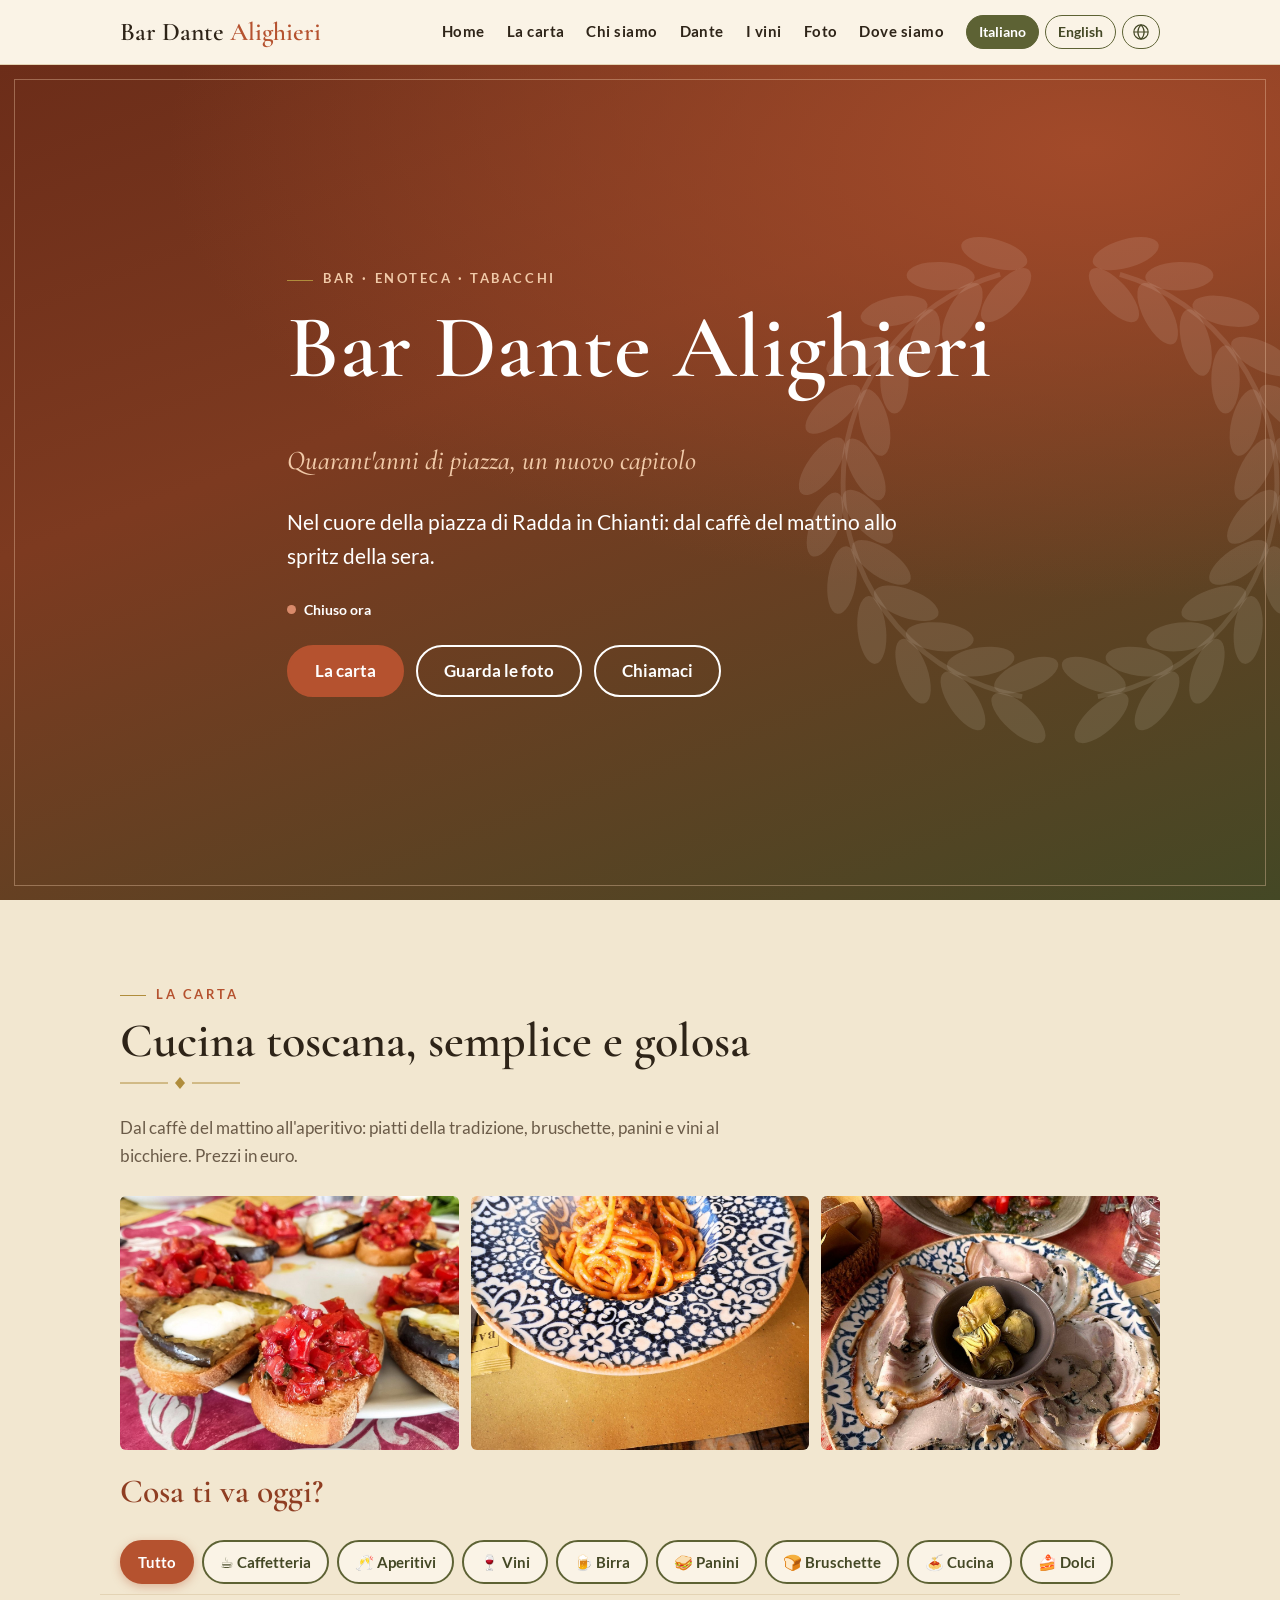
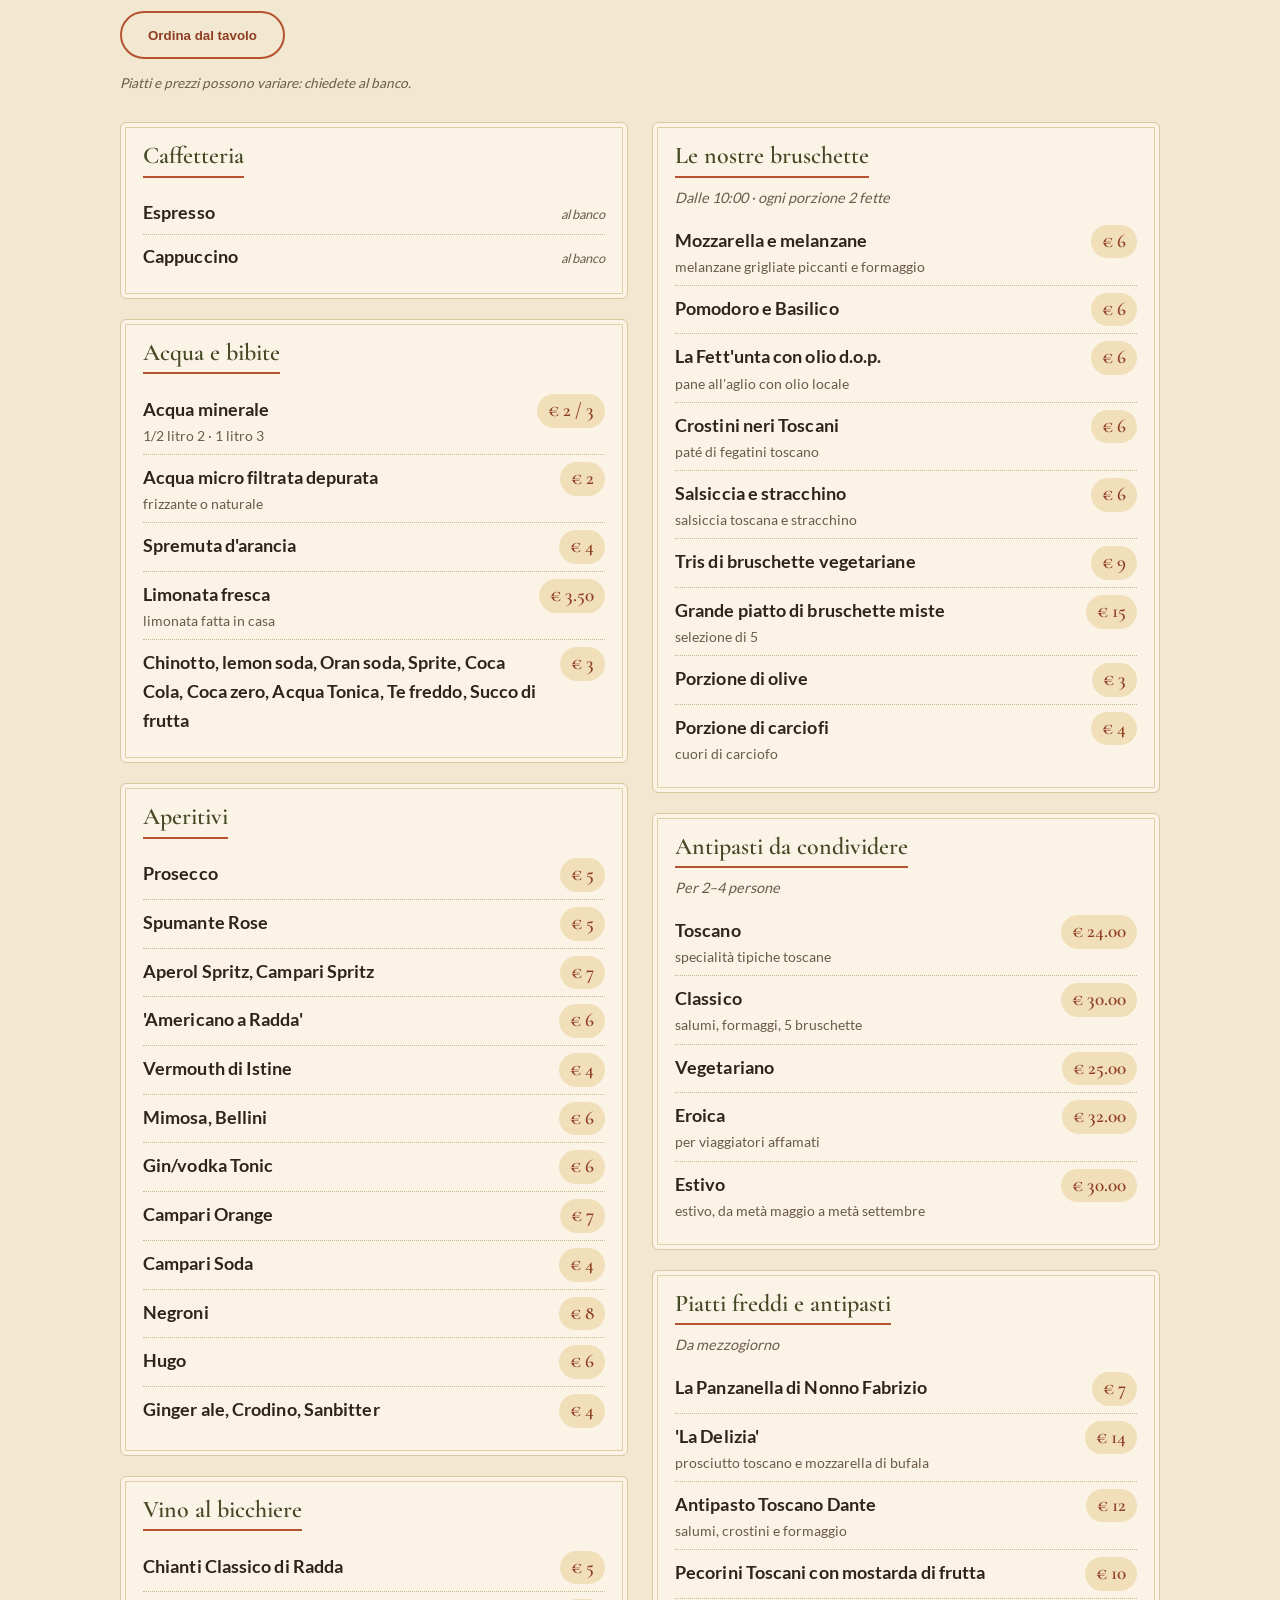
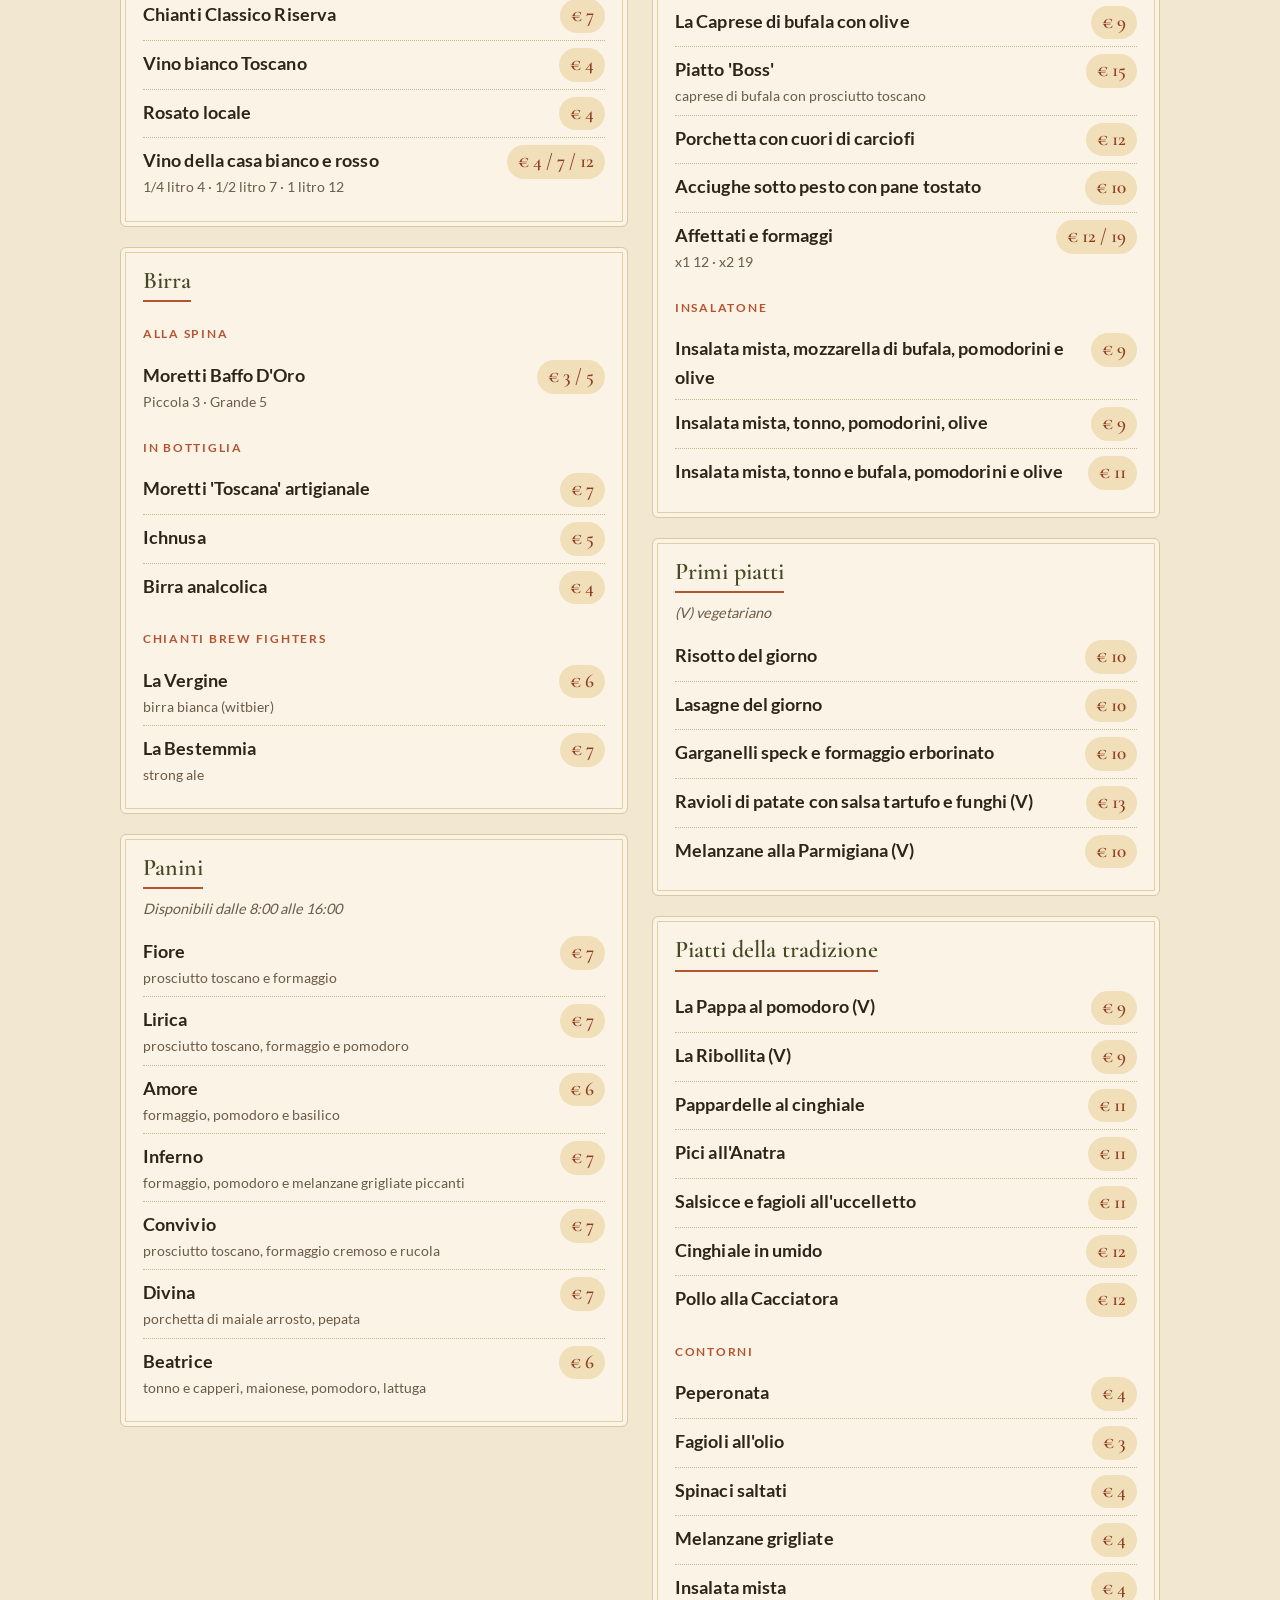
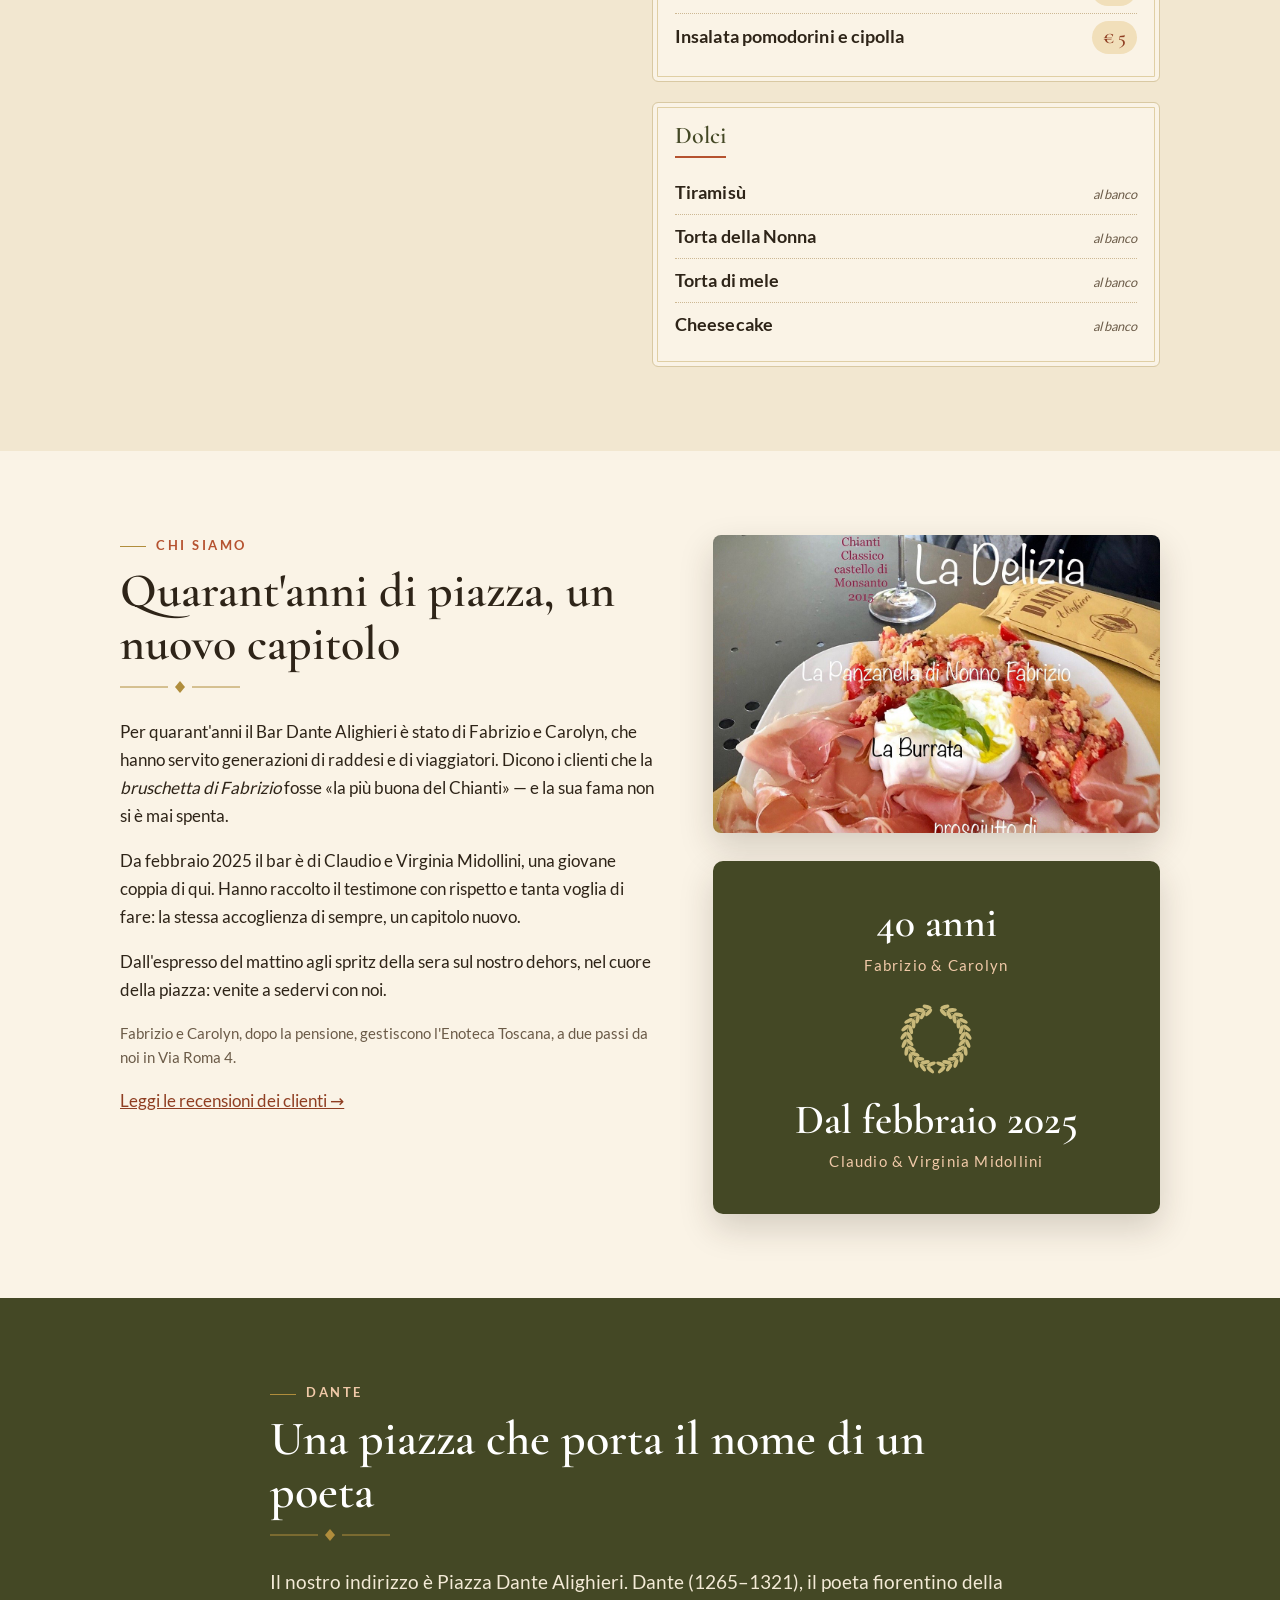
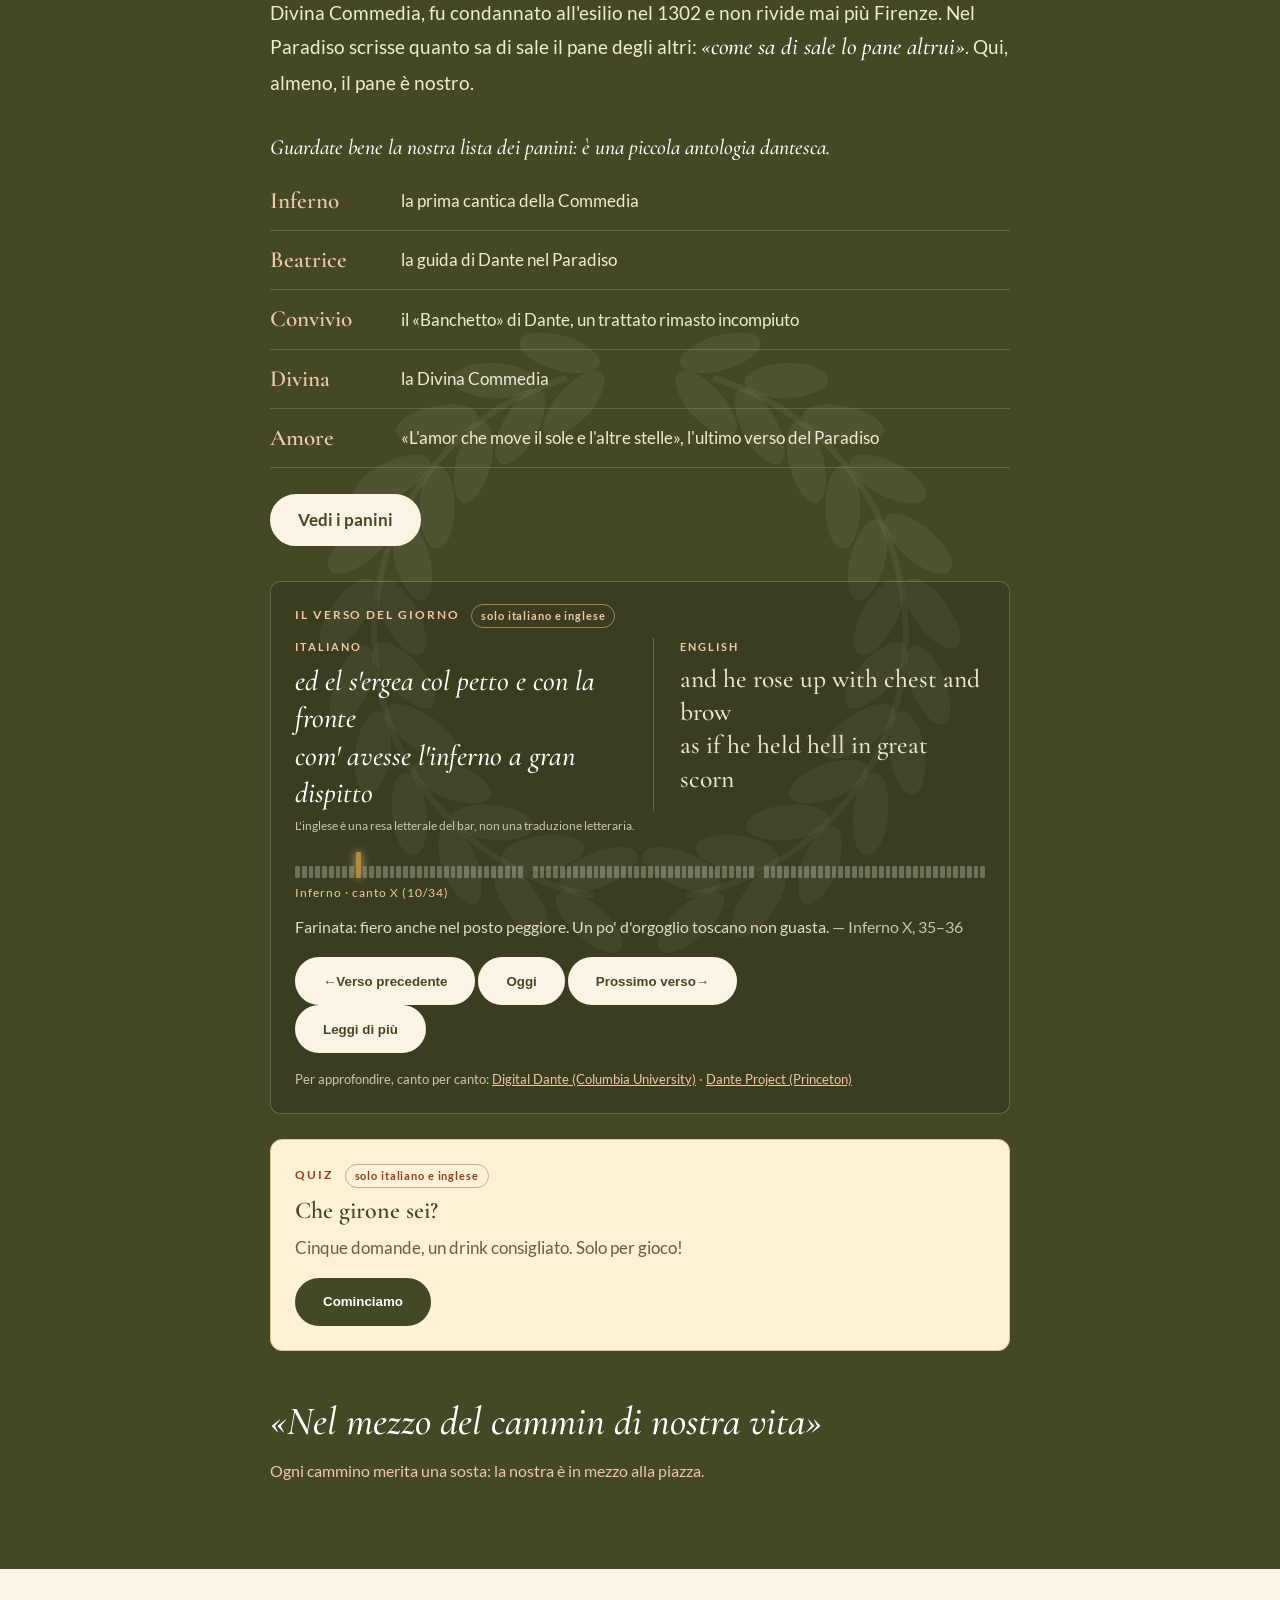
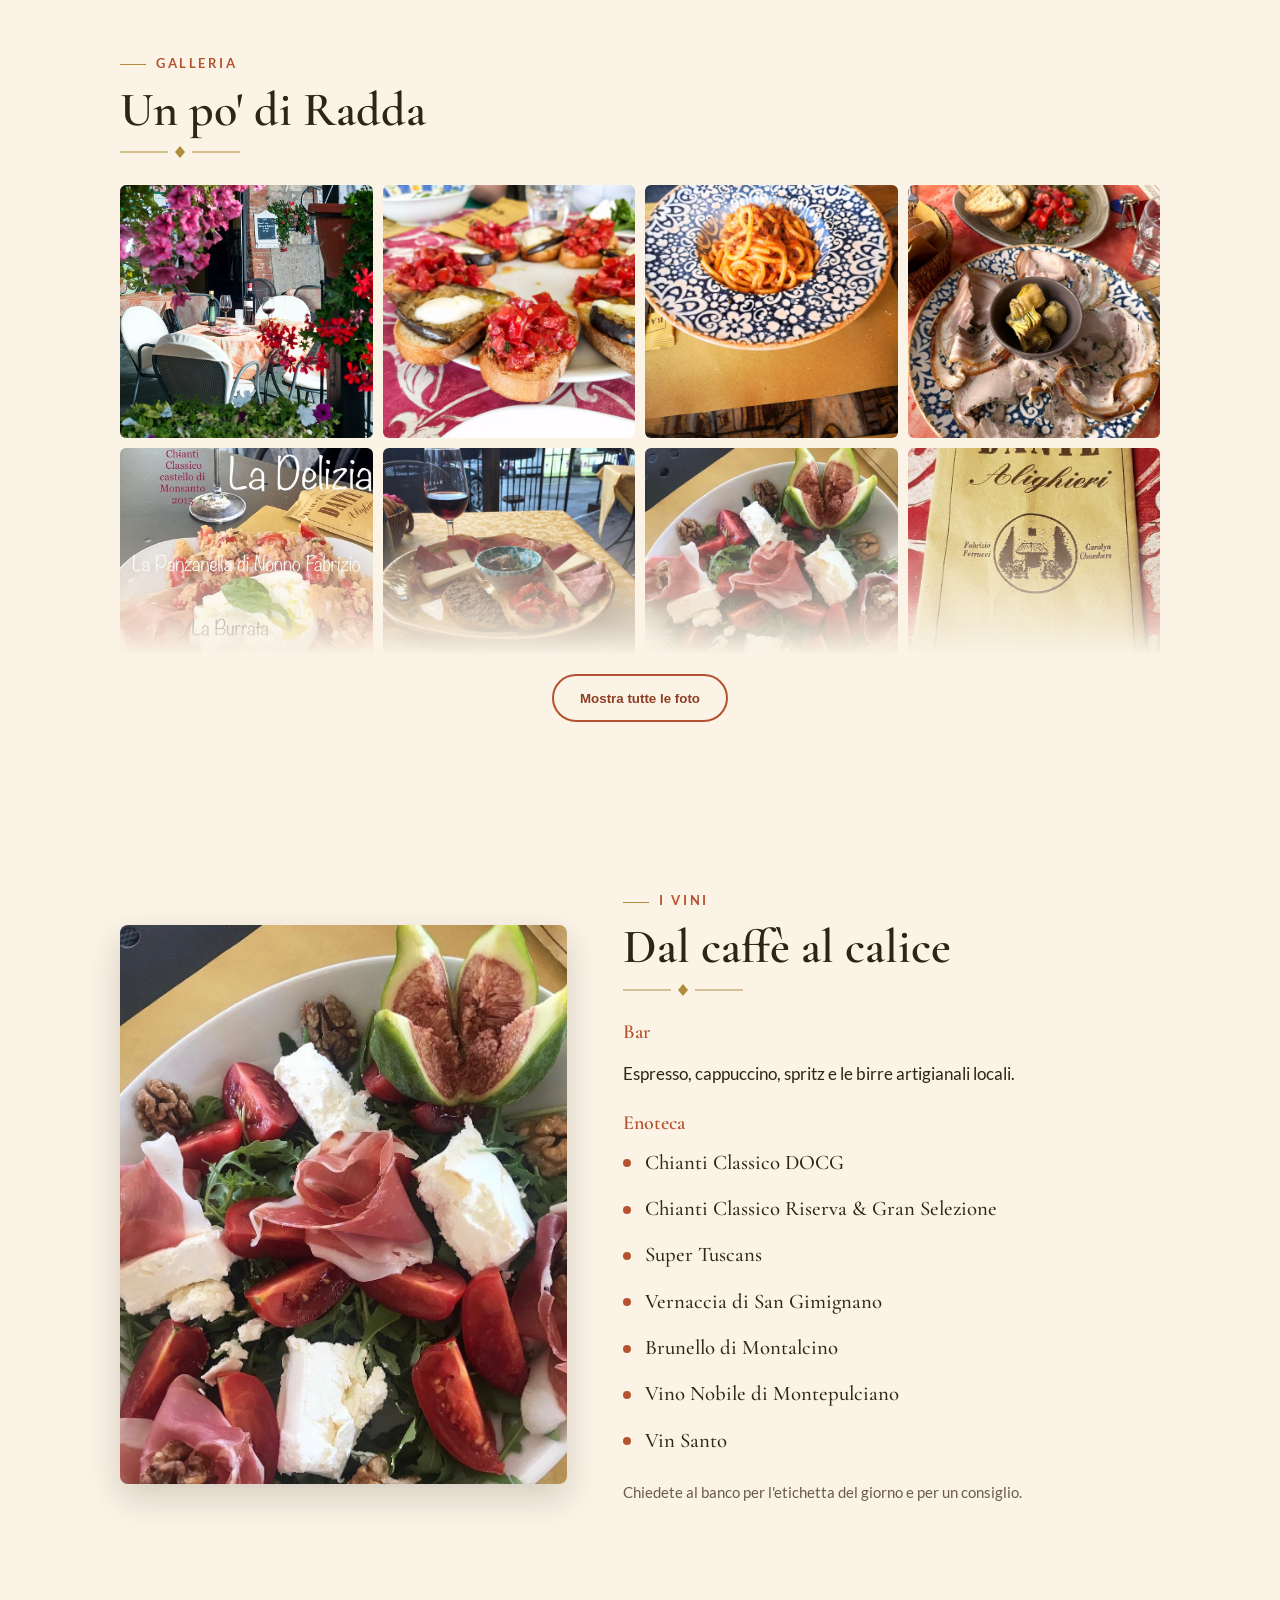
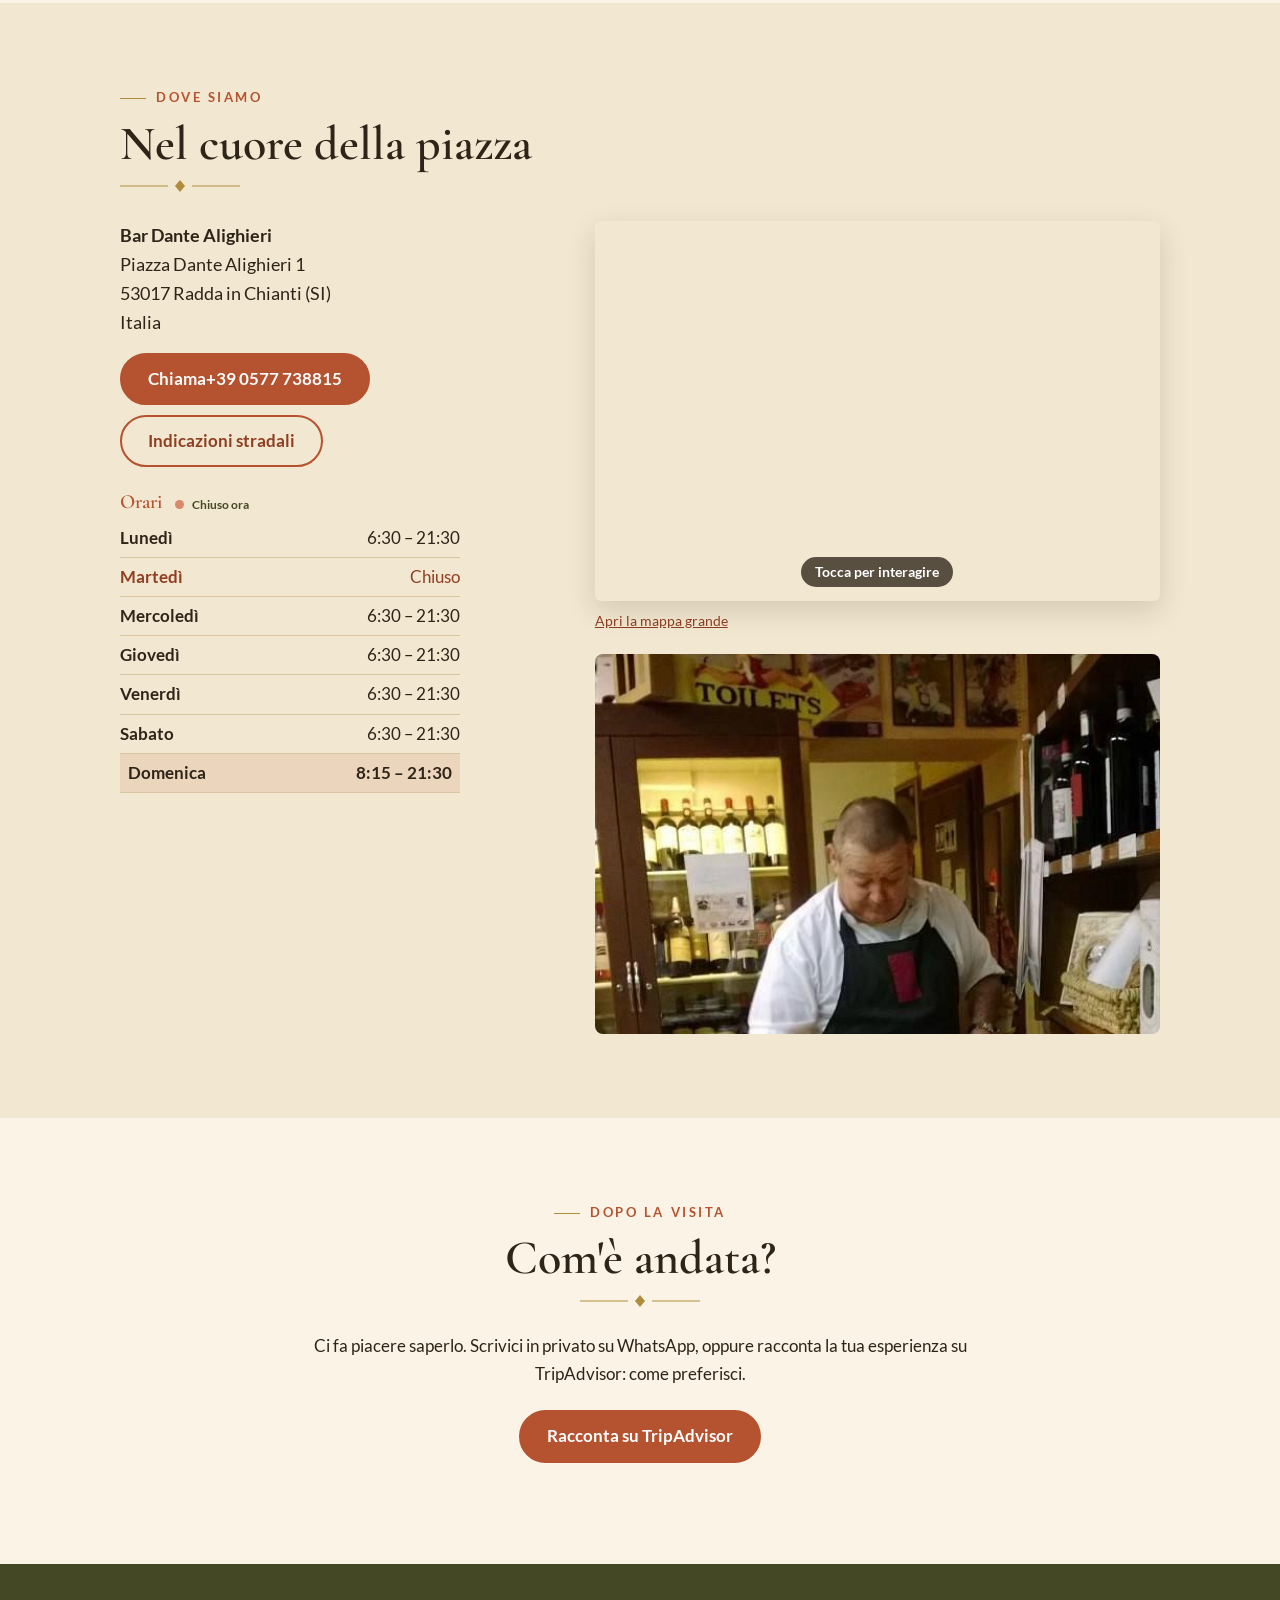
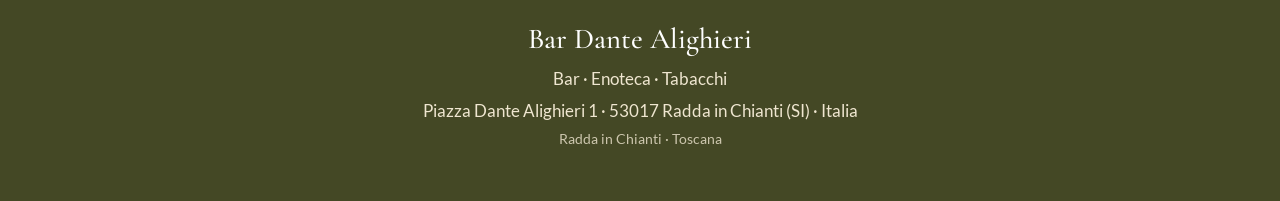
==== index.html @ 61fcf871 "Verse of the day: Prev / Today / Next and tap-to-expand (index.html)" ====
<!DOCTYPE html>
<html lang="it" data-lang="it">
<head>
<meta charset="utf-8">
<meta name="viewport" content="width=device-width, initial-scale=1">
<meta name="robots" content="noindex,nofollow">
<meta name="theme-color" content="#444825">
<meta name="mobile-web-app-capable" content="yes">
<meta name="apple-mobile-web-app-capable" content="yes">
<meta name="apple-mobile-web-app-title" content="Bar Dante">
<meta name="apple-mobile-web-app-status-bar-style" content="default">
<link rel="manifest" href="manifest.webmanifest">
<link rel="icon" href="icons/icon.svg" type="image/svg+xml">
<link rel="apple-touch-icon" href="icons/apple-touch-icon.png">
<title>Bar Dante Alighieri · Radda in Chianti</title>
<meta name="description" content="Bar Dante Alighieri — Bar · Enoteca · Tabacchi nella piazza di Radda in Chianti. Caffè, vini del Chianti e cucina toscana. / Bar, wine bar and tobacconist on the village square of Radda in Chianti.">
<!-- Fonts are self-hosted (no request to Google): fewer round trips, works offline, nothing to track -->
<link rel="preload" href="fonts/cormorant-garamond-latin-600-normal.woff2" as="font" type="font/woff2" crossorigin>
<link rel="preload" href="fonts/lato-latin-400-normal.woff2" as="font" type="font/woff2" crossorigin>
<script>document.documentElement.className+=" js";</script>
<link rel="stylesheet" href="styles.css">
</head>
<body>
<svg width="0" height="0" style="position:absolute" aria-hidden="true" focusable="false"><defs><symbol id="laurel" viewBox="0 0 200 200"><g fill="currentColor"><ellipse cx="89.1" cy="162.0" rx="11" ry="4.6" transform="rotate(158.0 89.1 162.0)"/><ellipse cx="86.6" cy="175.8" rx="11" ry="4.6" transform="rotate(222.0 86.6 175.8)"/><ellipse cx="74.4" cy="157.6" rx="11" ry="4.6" transform="rotate(172.0 74.4 157.6)"/><ellipse cx="68.7" cy="170.3" rx="11" ry="4.6" transform="rotate(236.0 68.7 170.3)"/><ellipse cx="61.2" cy="149.6" rx="11" ry="4.6" transform="rotate(186.0 61.2 149.6)"/><ellipse cx="52.6" cy="160.7" rx="11" ry="4.6" transform="rotate(250.0 52.6 160.7)"/><ellipse cx="50.4" cy="138.8" rx="11" ry="4.6" transform="rotate(200.0 50.4 138.8)"/><ellipse cx="39.3" cy="147.4" rx="11" ry="4.6" transform="rotate(264.0 39.3 147.4)"/><ellipse cx="42.4" cy="125.6" rx="11" ry="4.6" transform="rotate(214.0 42.4 125.6)"/><ellipse cx="29.7" cy="131.3" rx="11" ry="4.6" transform="rotate(278.0 29.7 131.3)"/><ellipse cx="38.0" cy="110.9" rx="11" ry="4.6" transform="rotate(228.0 38.0 110.9)"/><ellipse cx="24.2" cy="113.4" rx="11" ry="4.6" transform="rotate(292.0 24.2 113.4)"/><ellipse cx="37.2" cy="95.6" rx="11" ry="4.6" transform="rotate(242.0 37.2 95.6)"/><ellipse cx="23.2" cy="94.6" rx="11" ry="4.6" transform="rotate(306.0 23.2 94.6)"/><ellipse cx="40.1" cy="80.5" rx="11" ry="4.6" transform="rotate(256.0 40.1 80.5)"/><ellipse cx="26.8" cy="76.2" rx="11" ry="4.6" transform="rotate(320.0 26.8 76.2)"/><ellipse cx="46.6" cy="66.6" rx="11" ry="4.6" transform="rotate(270.0 46.6 66.6)"/><ellipse cx="34.7" cy="59.2" rx="11" ry="4.6" transform="rotate(334.0 34.7 59.2)"/><ellipse cx="56.2" cy="54.7" rx="11" ry="4.6" transform="rotate(284.0 56.2 54.7)"/><ellipse cx="46.5" cy="44.6" rx="11" ry="4.6" transform="rotate(348.0 46.5 44.6)"/><ellipse cx="68.5" cy="45.4" rx="11" ry="4.6" transform="rotate(298.0 68.5 45.4)"/><ellipse cx="61.5" cy="33.3" rx="11" ry="4.6" transform="rotate(362.0 61.5 33.3)"/><ellipse cx="82.6" cy="39.4" rx="11" ry="4.6" transform="rotate(312.0 82.6 39.4)"/><ellipse cx="78.8" cy="26.0" rx="11" ry="4.6" transform="rotate(376.0 78.8 26.0)"/><ellipse cx="110.9" cy="162.0" rx="11" ry="4.6" transform="rotate(202.0 110.9 162.0)"/><ellipse cx="113.4" cy="175.8" rx="11" ry="4.6" transform="rotate(138.0 113.4 175.8)"/><ellipse cx="125.6" cy="157.6" rx="11" ry="4.6" transform="rotate(188.0 125.6 157.6)"/><ellipse cx="131.3" cy="170.3" rx="11" ry="4.6" transform="rotate(124.0 131.3 170.3)"/><ellipse cx="138.8" cy="149.6" rx="11" ry="4.6" transform="rotate(174.0 138.8 149.6)"/><ellipse cx="147.4" cy="160.7" rx="11" ry="4.6" transform="rotate(110.0 147.4 160.7)"/><ellipse cx="149.6" cy="138.8" rx="11" ry="4.6" transform="rotate(160.0 149.6 138.8)"/><ellipse cx="160.7" cy="147.4" rx="11" ry="4.6" transform="rotate(96.0 160.7 147.4)"/><ellipse cx="157.6" cy="125.6" rx="11" ry="4.6" transform="rotate(146.0 157.6 125.6)"/><ellipse cx="170.3" cy="131.3" rx="11" ry="4.6" transform="rotate(82.0 170.3 131.3)"/><ellipse cx="162.0" cy="110.9" rx="11" ry="4.6" transform="rotate(132.0 162.0 110.9)"/><ellipse cx="175.8" cy="113.4" rx="11" ry="4.6" transform="rotate(68.0 175.8 113.4)"/><ellipse cx="162.8" cy="95.6" rx="11" ry="4.6" transform="rotate(118.0 162.8 95.6)"/><ellipse cx="176.8" cy="94.6" rx="11" ry="4.6" transform="rotate(54.0 176.8 94.6)"/><ellipse cx="159.9" cy="80.5" rx="11" ry="4.6" transform="rotate(104.0 159.9 80.5)"/><ellipse cx="173.2" cy="76.2" rx="11" ry="4.6" transform="rotate(40.0 173.2 76.2)"/><ellipse cx="153.4" cy="66.6" rx="11" ry="4.6" transform="rotate(90.0 153.4 66.6)"/><ellipse cx="165.3" cy="59.2" rx="11" ry="4.6" transform="rotate(26.0 165.3 59.2)"/><ellipse cx="143.8" cy="54.7" rx="11" ry="4.6" transform="rotate(76.0 143.8 54.7)"/><ellipse cx="153.5" cy="44.6" rx="11" ry="4.6" transform="rotate(12.0 153.5 44.6)"/><ellipse cx="131.5" cy="45.4" rx="11" ry="4.6" transform="rotate(62.0 131.5 45.4)"/><ellipse cx="138.5" cy="33.3" rx="11" ry="4.6" transform="rotate(-2.0 138.5 33.3)"/><ellipse cx="117.4" cy="39.4" rx="11" ry="4.6" transform="rotate(48.0 117.4 39.4)"/><ellipse cx="121.2" cy="26.0" rx="11" ry="4.6" transform="rotate(-16.0 121.2 26.0)"/></g><path d="M87.8 168.9 A70 70 0 0 1 80.7 32.7" fill="none" stroke="currentColor" stroke-width="1.6"/><path d="M112.2 168.9 A70 70 0 0 0 119.3 32.7" fill="none" stroke="currentColor" stroke-width="1.6"/></symbol></defs></svg>

<header class="site-header" id="top">
  <div class="wrap header-inner">
    <a class="brand" href="#home" aria-label="Bar Dante Alighieri">Bar Dante <span>Alighieri</span></a>
    <nav id="nav" class="nav">
      <a href="#home"><span lang="it">Home</span><span lang="en">Home</span></a>
      <a href="#carta"><span lang="it">La carta</span><span lang="en">Menu</span></a>
      <a href="#chi-siamo"><span lang="it">Chi siamo</span><span lang="en">About</span></a>
      <a href="#dante"><span lang="it">Dante</span><span lang="en">Dante</span></a>
      <a href="#vini"><span lang="it">I vini</span><span lang="en">Wines</span></a>
      <a href="#galleria" id="navGallery" hidden><span lang="it">Foto</span><span lang="en">Photos</span></a>
      <a href="#dove-siamo"><span lang="it">Dove siamo</span><span lang="en">Find us</span></a>
    </nav>
    <div class="lang-picker" id="langPicker" role="group" aria-label="Lingua / Language">
      <button type="button" class="lang-btn" data-lang-code="it" lang="it" aria-pressed="true" aria-label="Italiano"><span class="full">Italiano</span><span class="abbr" aria-hidden="true">IT</span></button>
      <button type="button" class="lang-btn" data-lang-code="en" lang="en" aria-pressed="false" aria-label="English"><span class="full">English</span><span class="abbr" aria-hidden="true">EN</span></button>
      <div class="more-wrap">
        <button type="button" class="lang-btn more-btn" id="moreLangBtn" aria-haspopup="true" aria-expanded="false" aria-controls="langPanel" aria-label="More languages" title="More languages">
          <svg viewBox="0 0 24 24" width="18" height="18" aria-hidden="true" fill="none" stroke="currentColor" stroke-width="1.6"><circle cx="12" cy="12" r="9.5"/><path d="M2.5 12h19M12 2.5c2.8 2.6 4.2 5.8 4.2 9.5s-1.4 6.9-4.2 9.5c-2.8-2.6-4.2-5.8-4.2-9.5S9.2 5.1 12 2.5z"/></svg><span class="more-label"><span lang="it">Altre lingue</span><span lang="en">More languages</span></span>
        </button>
        <div class="lang-panel" id="langPanel" hidden>
          <ul>
          <li><button type="button" class="lang-item" data-lang-code="zh" lang="zh">中文 (Chinese)</button></li>
          <li><button type="button" class="lang-item" data-lang-code="fr" lang="fr">Français (French)</button></li>
          <li><button type="button" class="lang-item" data-lang-code="de" lang="de">Deutsch (German)</button></li>
          <li><button type="button" class="lang-item" data-lang-code="ja" lang="ja">日本語 (Japanese)</button></li>
          <li><button type="button" class="lang-item" data-lang-code="es" lang="es">Español (Spanish)</button></li>
          <li class="lang-divider" role="separator"></li>
          <li><button type="button" class="lang-item" data-lang-code="sq" lang="sq">Shqip (Albanian)</button></li>
          <li><button type="button" class="lang-item" data-lang-code="ar" lang="ar">العربية (Arabic)</button></li>
          <li><button type="button" class="lang-item" data-lang-code="hr" lang="hr">Hrvatski (Croatian)</button></li>
          <li><button type="button" class="lang-item" data-lang-code="cs" lang="cs">Čeština (Czech)</button></li>
          <li><button type="button" class="lang-item" data-lang-code="da" lang="da">Dansk (Danish)</button></li>
          <li><button type="button" class="lang-item" data-lang-code="nl" lang="nl">Nederlands (Dutch)</button></li>
          <li><button type="button" class="lang-item" data-lang-code="fa" lang="fa">فارسی (Farsi)</button></li>
          <li><button type="button" class="lang-item" data-lang-code="fi" lang="fi">Suomi (Finnish)</button></li>
          <li><button type="button" class="lang-item" data-lang-code="el" lang="el">Ελληνικά (Greek)</button></li>
          <li><button type="button" class="lang-item" data-lang-code="he" lang="he">עברית (Hebrew)</button></li>
          <li><button type="button" class="lang-item" data-lang-code="hi" lang="hi">हिन्दी (Hindi)</button></li>
          <li><button type="button" class="lang-item" data-lang-code="hu" lang="hu">Magyar (Hungarian)</button></li>
          <li><button type="button" class="lang-item" data-lang-code="ko" lang="ko">한국어 (Korean)</button></li>
          <li><button type="button" class="lang-item" data-lang-code="no" lang="no">Norsk (Norwegian)</button></li>
          <li><button type="button" class="lang-item" data-lang-code="pl" lang="pl">Polski (Polish)</button></li>
          <li><button type="button" class="lang-item" data-lang-code="pt" lang="pt">Português (Portuguese)</button></li>
          <li><button type="button" class="lang-item" data-lang-code="ro" lang="ro">Română (Romanian)</button></li>
          <li><button type="button" class="lang-item" data-lang-code="ru" lang="ru">Русский (Russian)</button></li>
          <li><button type="button" class="lang-item" data-lang-code="gd" lang="gd">Gàidhlig (Scottish Gaelic)</button></li>
          <li><button type="button" class="lang-item" data-lang-code="sw" lang="sw">Kiswahili (Swahili)</button></li>
          <li><button type="button" class="lang-item" data-lang-code="sv" lang="sv">Svenska (Swedish)</button></li>
          <li><button type="button" class="lang-item" data-lang-code="th" lang="th">ไทย (Thai)</button></li>
          <li><button type="button" class="lang-item" data-lang-code="tr" lang="tr">Türkçe (Turkish)</button></li>
          <li><button type="button" class="lang-item" data-lang-code="uk" lang="uk">Українська (Ukrainian)</button></li>
          </ul>
        </div>
      </div>
    </div>
    <button class="menu-toggle" id="menuToggle" aria-expanded="false" aria-controls="nav">
      <span class="sr-only"><span lang="it">Menu</span><span lang="en">Menu</span></span>
      <span class="bars" aria-hidden="true"></span>
    </button>
  </div>
</header>

<p class="mt-note" id="mtNote" hidden>Traduzione automatica — in attesa di revisione da parte di un madrelingua / Automatic translation — awaiting native-speaker review.</p>

<main>

<!-- HOME -->
<section class="hero" id="home">
  <svg class="hero-laurel" aria-hidden="true" focusable="false"><use href="#laurel"/></svg>
  <div class="wrap hero-content">
    <p class="eyebrow">Bar · Enoteca · Tabacchi</p>
    <h1>Bar Dante Alighieri</h1>
    <p class="hero-story"><span lang="it">Quarant'anni di piazza, un nuovo capitolo</span><span lang="en">Forty years on the square, a new chapter</span></p>
    <p class="lead">
      <span lang="it">Nel cuore della piazza di Radda in Chianti: dal caffè del mattino allo spritz della sera.</span><span lang="en">In the heart of the village square in Radda in Chianti: from the morning espresso to the evening spritz.</span>
    </p>
    <p class="hero-open"><span class="open-badge " data-open><span class="ob ob-open"><span lang="it">Aperto ora · fino alle {t}</span><span lang="en">Open now · until {t}</span></span><span class="ob ob-closed"><span lang="it">Chiuso ora</span><span lang="en">Closed now</span></span><span class="ob ob-closedtoday"><span lang="it">Oggi chiuso</span><span lang="en">Closed today</span></span></span></p>
    <div class="hero-actions">
      <a class="btn" href="#carta"><span lang="it">La carta</span><span lang="en">See the menu</span></a>
      <a class="btn btn-ghost" id="galleryCta" href="#galleria" hidden><span lang="it">Guarda le foto</span><span lang="en">See the photos</span></a>
      <a class="btn btn-ghost" href="tel:+390577738815"><span lang="it">Chiamaci</span><span lang="en">Call us</span></a>
    </div>
  </div>
</section>

<!-- LA CARTA — the centrepiece; guests open it from a QR code on their phones -->
<!-- PLACEHOLDER MENU: this is the 2022-era menu (and prices) from the previous owners' site, enotecatoscanaradda.com/menu.
     Pending the new owners' (Claudio and Virginia) confirmation — dishes and prices may have changed. Prices in euro.
     Italian dish names and English descriptions are as published; Italian descriptions are our translations.
     Caffetteria and Dolci come from the family's own draft menu and have NO prices yet (shown as "al banco / at the counter").
     Filtering: each card carries data-cats; the chips carry data-filter. Deep link: index.html?cat=panini -->
<section class="section tint" id="carta">
  <div class="wrap">
    <p class="eyebrow"><span lang="it">La carta</span><span lang="en">The menu</span></p>
    <h2><span lang="it">Cucina toscana, semplice e golosa</span><span lang="en">Tuscan cooking, simple and generous</span></h2>
    <p class="section-intro">
      <span lang="it">Dal caffè del mattino all'aperitivo: piatti della tradizione, bruschette, panini e vini al bicchiere. Prezzi in euro.</span><span lang="en">From morning coffee to aperitivo: traditional dishes, bruschette, sandwiches and wines by the glass. Prices in euro.</span>
    </p>
    <div class="photo-strip">
      <img src="photos/photo-02.jpg" alt="Bruschette with tomato, grilled aubergine and cheese" loading="lazy" width="1200" height="1200">
      <img src="photos/photo-03.jpg" alt="Pasta with tomato sauce in a decorated bowl" loading="lazy" width="1200" height="1200">
      <img src="photos/photo-04.jpg" alt="Sliced porchetta with artichoke hearts" loading="lazy" width="1200" height="1200">
    </div>
    <p class="menu-ask"><span lang="it">Cosa ti va oggi?</span><span lang="en">What are you in the mood for?</span></p>
    <nav class="menu-tabs" id="menuFilter" aria-label="Menu">
        <button type="button" data-filter="all" aria-pressed="true" class="active"><span lang="it">Tutto</span><span lang="en">All</span></button>
        <button type="button" data-filter="caffe" aria-pressed="false"><span lang="it">Caffetteria</span><span lang="en">Coffee &amp; soft drinks</span></button>
        <button type="button" data-filter="aperitivi" aria-pressed="false"><span lang="it">Aperitivi</span><span lang="en">Aperitifs</span></button>
        <button type="button" data-filter="vini" aria-pressed="false"><span lang="it">Vini</span><span lang="en">Wine</span></button>
        <button type="button" data-filter="birra" aria-pressed="false"><span lang="it">Birra</span><span lang="en">Beer</span></button>
        <button type="button" data-filter="panini" aria-pressed="false"><span lang="it">Panini</span><span lang="en">Sandwiches</span></button>
        <button type="button" data-filter="bruschette" aria-pressed="false"><span lang="it">Bruschette</span><span lang="en">Bruschette</span></button>
        <button type="button" data-filter="cucina" aria-pressed="false"><span lang="it">Cucina</span><span lang="en">Kitchen</span></button>
        <button type="button" data-filter="dolci" aria-pressed="false"><span lang="it">Dolci</span><span lang="en">Desserts</span></button>
    </nav>
    <!-- ORDER FROM TABLE: appears only when a WhatsApp number is set in config.js (or ?preview=order). No number, no button. -->
    <div class="order-intro" id="orderIntro" hidden>
      <button type="button" class="btn btn-outline" id="orderToggle" aria-pressed="false"><span lang="it">Ordina dal tavolo</span><span lang="en">Order from your table</span></button>
      <p class="table-badge" id="tableBadge" hidden><span lang="it">Tavolo</span><span lang="en">Table</span> <b id="tableNum"></b></p>
      <p class="order-hint" id="orderHint" hidden><span lang="it">Scegli con + e −, poi invia l'ordine su WhatsApp: il bar ti risponde lì. Si paga al banco, come sempre.</span><span lang="en">Pick with + and −, then send your order on WhatsApp — the bar replies there. Payment is at the counter, as usual.</span></p>
    </div>
    <p class="menu-disclaimer"><span lang="it">Piatti e prezzi possono variare: chiedete al banco.</span><span lang="en">Dishes and prices may vary — please ask at the counter.</span></p>
    <div class="menu-grid">
      <article class="menu-card" id="menu-caffe" data-cats="caffe">
        <h3><button type="button" class="card-toggle" aria-expanded="false" aria-controls="menu-caffe-body"><span lang="it">Caffetteria</span><span lang="en">Coffee</span></button></h3>
        <div class="card-body" id="menu-caffe-body">
          <ul>
            <li><span class="dish"><strong>Espresso</strong></span><span class="price ask"><span lang="it">al banco</span><span lang="en">at the counter</span></span></li>
            <li><span class="dish"><strong>Cappuccino</strong></span><span class="price ask"><span lang="it">al banco</span><span lang="en">at the counter</span></span></li>
          </ul>
        </div>
      </article>
      <article class="menu-card" id="menu-soft" data-cats="caffe">
        <h3><button type="button" class="card-toggle" aria-expanded="false" aria-controls="menu-soft-body"><span lang="it">Acqua e bibite</span><span lang="en">Water &amp; soft drinks</span></button></h3>
        <div class="card-body" id="menu-soft-body">
          <ul>
            <li data-opts="1/2 litro|1 litro"><span class="dish"><strong>Acqua minerale</strong><em class="desc"><span lang="it">1/2 litro 2 · 1 litro 3</span><span lang="en">1/2 litro 2 · 1 litro 3</span></em></span><span class="price">€&nbsp;2 / 3</span></li>
            <li data-opts="frizzante|naturale"><span class="dish"><strong>Acqua micro filtrata depurata</strong><em class="desc"><span lang="it">frizzante o naturale</span><span lang="en">sparkling or still</span></em></span><span class="price">€&nbsp;2</span></li>
            <li><span class="dish"><strong>Spremuta d'arancia</strong><em class="desc"><span lang="it"></span><span lang="en">fresh orange juice</span></em></span><span class="price">€&nbsp;4</span></li>
            <li><span class="dish"><strong>Limonata fresca</strong><em class="desc"><span lang="it">limonata fatta in casa</span><span lang="en">homemade lemonade</span></em></span><span class="price">€&nbsp;3.50</span></li>
            <li><span class="dish"><strong>Chinotto, lemon soda, Oran soda, Sprite, Coca Cola, Coca zero, Acqua Tonica, Te freddo, Succo di frutta</strong></span><span class="price">€&nbsp;3</span></li>
          </ul>
        </div>
      </article>
      <article class="menu-card" id="menu-aperitivi" data-cats="aperitivi">
        <h3><button type="button" class="card-toggle" aria-expanded="false" aria-controls="menu-aperitivi-body"><span lang="it">Aperitivi</span><span lang="en">Aperitifs</span></button></h3>
        <div class="card-body" id="menu-aperitivi-body">
          <ul>
            <li><span class="dish"><strong>Prosecco</strong></span><span class="price">€&nbsp;5</span></li>
            <li><span class="dish"><strong>Spumante Rose</strong></span><span class="price">€&nbsp;5</span></li>
            <li><span class="dish"><strong>Aperol Spritz, Campari Spritz</strong></span><span class="price">€&nbsp;7</span></li>
            <li><span class="dish"><strong>'Americano a Radda'</strong></span><span class="price">€&nbsp;6</span></li>
            <li><span class="dish"><strong>Vermouth di Istine</strong></span><span class="price">€&nbsp;4</span></li>
            <li><span class="dish"><strong>Mimosa, Bellini</strong></span><span class="price">€&nbsp;6</span></li>
            <li><span class="dish"><strong>Gin/vodka Tonic</strong></span><span class="price">€&nbsp;6</span></li>
            <li><span class="dish"><strong>Campari Orange</strong></span><span class="price">€&nbsp;7</span></li>
            <li><span class="dish"><strong>Campari Soda</strong></span><span class="price">€&nbsp;4</span></li>
            <li><span class="dish"><strong>Negroni</strong></span><span class="price">€&nbsp;8</span></li>
            <li><span class="dish"><strong>Hugo</strong></span><span class="price">€&nbsp;6</span></li>
            <li><span class="dish"><strong>Ginger ale, Crodino, Sanbitter</strong></span><span class="price">€&nbsp;4</span></li>
          </ul>
        </div>
      </article>
      <article class="menu-card" id="menu-vino" data-cats="vini">
        <h3><button type="button" class="card-toggle" aria-expanded="false" aria-controls="menu-vino-body"><span lang="it">Vino al bicchiere</span><span lang="en">Wine by the glass</span></button></h3>
        <div class="card-body" id="menu-vino-body">
          <ul>
            <li><span class="dish"><strong>Chianti Classico di Radda</strong></span><span class="price">€&nbsp;5</span></li>
            <li><span class="dish"><strong>Chianti Classico Riserva</strong></span><span class="price">€&nbsp;7</span></li>
            <li><span class="dish"><strong>Vino bianco Toscano</strong></span><span class="price">€&nbsp;4</span></li>
            <li><span class="dish"><strong>Rosato locale</strong></span><span class="price">€&nbsp;4</span></li>
            <li data-opts="1/4 litro|1/2 litro|1 litro"><span class="dish"><strong>Vino della casa bianco e rosso</strong><em class="desc"><span lang="it">1/4 litro 4 · 1/2 litro 7 · 1 litro 12</span><span lang="en">1/4 litro 4 · 1/2 litro 7 · 1 litro 12</span></em></span><span class="price">€&nbsp;4 / 7 / 12</span></li>
          </ul>
        </div>
      </article>
      <article class="menu-card" id="menu-birra" data-cats="birra">
        <h3><button type="button" class="card-toggle" aria-expanded="false" aria-controls="menu-birra-body"><span lang="it">Birra</span><span lang="en">Beer</span></button></h3>
        <div class="card-body" id="menu-birra-body">
          <h4><span lang="it">Alla spina</span><span lang="en">On tap</span></h4>
          <ul>
            <li data-opts="Piccola|Grande"><span class="dish"><strong>Moretti Baffo D'Oro</strong><em class="desc"><span lang="it">Piccola 3 · Grande 5</span><span lang="en">Piccola 3 · Grande 5</span></em></span><span class="price">€&nbsp;3 / 5</span></li>
          </ul>
          <h4><span lang="it">In bottiglia</span><span lang="en">Bottled</span></h4>
          <ul>
            <li><span class="dish"><strong>Moretti 'Toscana' artigianale</strong></span><span class="price">€&nbsp;7</span></li>
            <li><span class="dish"><strong>Ichnusa</strong></span><span class="price">€&nbsp;5</span></li>
            <li><span class="dish"><strong>Birra analcolica</strong></span><span class="price">€&nbsp;4</span></li>
          </ul>
          <h4><span lang="it">Chianti Brew Fighters</span><span lang="en">Chianti Brew Fighters — local craft, bottled</span></h4>
          <ul>
            <li><span class="dish"><strong>La Vergine</strong><em class="desc"><span lang="it">birra bianca (witbier)</span><span lang="en">witbier</span></em></span><span class="price">€&nbsp;6</span></li>
            <li><span class="dish"><strong>La Bestemmia</strong><em class="desc"><span lang="it">strong ale</span><span lang="en">strong ale</span></em></span><span class="price">€&nbsp;7</span></li>
          </ul>
        </div>
      </article>
      <article class="menu-card" id="menu-panini" data-cats="panini">
        <h3><button type="button" class="card-toggle" aria-expanded="false" aria-controls="menu-panini-body"><span lang="it">Panini</span><span lang="en">Sandwiches</span></button></h3>
        <div class="card-body" id="menu-panini-body">
          <p class="card-note"><span lang="it">Disponibili dalle 8:00 alle 16:00</span><span lang="en">Available 8:00–16:00</span></p>
          <ul>
            <li><span class="dish"><strong>Fiore</strong><em class="desc"><span lang="it">prosciutto toscano e formaggio</span><span lang="en">Tuscan ham &amp; cheese</span></em></span><span class="price">€&nbsp;7</span></li>
            <li><span class="dish"><strong>Lirica</strong><em class="desc"><span lang="it">prosciutto toscano, formaggio e pomodoro</span><span lang="en">Tuscan ham, cheese &amp; tomato</span></em></span><span class="price">€&nbsp;7</span></li>
            <li><span class="dish"><strong>Amore</strong><em class="desc"><span lang="it">formaggio, pomodoro e basilico</span><span lang="en">cheese, tomato &amp; basil</span></em></span><span class="price">€&nbsp;6</span></li>
            <li><span class="dish"><strong>Inferno</strong><em class="desc"><span lang="it">formaggio, pomodoro e melanzane grigliate piccanti</span><span lang="en">cheese, tomato &amp; spicy grilled eggplant</span></em></span><span class="price">€&nbsp;7</span></li>
            <li><span class="dish"><strong>Convivio</strong><em class="desc"><span lang="it">prosciutto toscano, formaggio cremoso e rucola</span><span lang="en">Tuscan ham, cream cheese &amp; rocket</span></em></span><span class="price">€&nbsp;7</span></li>
            <li><span class="dish"><strong>Divina</strong><em class="desc"><span lang="it">porchetta di maiale arrosto, pepata</span><span lang="en">peppery roast pork porchetta</span></em></span><span class="price">€&nbsp;7</span></li>
            <li><span class="dish"><strong>Beatrice</strong><em class="desc"><span lang="it">tonno e capperi, maionese, pomodoro, lattuga</span><span lang="en">tunafish &amp; caper, mayo, tomato, lettuce</span></em></span><span class="price">€&nbsp;6</span></li>
          </ul>
        </div>
      </article>
      <article class="menu-card" id="menu-bruschette" data-cats="bruschette">
        <h3><button type="button" class="card-toggle" aria-expanded="false" aria-controls="menu-bruschette-body"><span lang="it">Le nostre bruschette</span><span lang="en">Our bruschette</span></button></h3>
        <div class="card-body" id="menu-bruschette-body">
          <p class="card-note"><span lang="it">Dalle 10:00 · ogni porzione 2 fette</span><span lang="en">From 10:00 · each portion 2 slices</span></p>
          <ul>
            <li><span class="dish"><strong>Mozzarella e melanzane</strong><em class="desc"><span lang="it">melanzane grigliate piccanti e formaggio</span><span lang="en">spicy grilled eggplant &amp; cheese</span></em></span><span class="price">€&nbsp;6</span></li>
            <li><span class="dish"><strong>Pomodoro e Basilico</strong></span><span class="price">€&nbsp;6</span></li>
            <li><span class="dish"><strong>La Fett'unta con olio d.o.p.</strong><em class="desc"><span lang="it">pane all'aglio con olio locale</span><span lang="en">garlic bread with local olive oil</span></em></span><span class="price">€&nbsp;6</span></li>
            <li><span class="dish"><strong>Crostini neri Toscani</strong><em class="desc"><span lang="it">paté di fegatini toscano</span><span lang="en">Tuscan chicken liver pate</span></em></span><span class="price">€&nbsp;6</span></li>
            <li><span class="dish"><strong>Salsiccia e stracchino</strong><em class="desc"><span lang="it">salsiccia toscana e stracchino</span><span lang="en">Tuscan sausage &amp; cream cheese</span></em></span><span class="price">€&nbsp;6</span></li>
            <li><span class="dish"><strong>Tris di bruschette vegetariane</strong></span><span class="price">€&nbsp;9</span></li>
            <li><span class="dish"><strong>Grande piatto di bruschette miste</strong><em class="desc"><span lang="it">selezione di 5</span><span lang="en">selection of 5</span></em></span><span class="price">€&nbsp;15</span></li>
            <li><span class="dish"><strong>Porzione di olive</strong></span><span class="price">€&nbsp;3</span></li>
            <li><span class="dish"><strong>Porzione di carciofi</strong><em class="desc"><span lang="it">cuori di carciofo</span><span lang="en">artichoke hearts</span></em></span><span class="price">€&nbsp;4</span></li>
          </ul>
        </div>
      </article>
      <article class="menu-card" id="menu-antipasti" data-cats="cucina">
        <h3><button type="button" class="card-toggle" aria-expanded="false" aria-controls="menu-antipasti-body"><span lang="it">Antipasti da condividere</span><span lang="en">Sharing platters</span></button></h3>
        <div class="card-body" id="menu-antipasti-body">
          <p class="card-note"><span lang="it">Per 2–4 persone</span><span lang="en">For 2–4 people</span></p>
          <ul>
            <li><span class="dish"><strong>Toscano</strong><em class="desc"><span lang="it">specialità tipiche toscane</span><span lang="en">typical Tuscan specialities</span></em></span><span class="price">€&nbsp;24.00</span></li>
            <li><span class="dish"><strong>Classico</strong><em class="desc"><span lang="it">salumi, formaggi, 5 bruschette</span><span lang="en">cold cuts, cheeses, 5 bruschettas</span></em></span><span class="price">€&nbsp;30.00</span></li>
            <li><span class="dish"><strong>Vegetariano</strong></span><span class="price">€&nbsp;25.00</span></li>
            <li><span class="dish"><strong>Eroica</strong><em class="desc"><span lang="it">per viaggiatori affamati</span><span lang="en">for hungry travelers</span></em></span><span class="price">€&nbsp;32.00</span></li>
            <li><span class="dish"><strong>Estivo</strong><em class="desc"><span lang="it">estivo, da metà maggio a metà settembre</span><span lang="en">summer, mid-May to mid-September</span></em></span><span class="price">€&nbsp;30.00</span></li>
          </ul>
        </div>
      </article>
      <article class="menu-card" id="menu-freddi" data-cats="cucina">
        <h3><button type="button" class="card-toggle" aria-expanded="false" aria-controls="menu-freddi-body"><span lang="it">Piatti freddi e antipasti</span><span lang="en">Cold dishes &amp; starters</span></button></h3>
        <div class="card-body" id="menu-freddi-body">
          <p class="card-note"><span lang="it">Da mezzogiorno</span><span lang="en">From midday</span></p>
          <ul>
            <li><span class="dish"><strong>La Panzanella di Nonno Fabrizio</strong></span><span class="price">€&nbsp;7</span></li>
            <li><span class="dish"><strong>'La Delizia'</strong><em class="desc"><span lang="it">prosciutto toscano e mozzarella di bufala</span><span lang="en">Tuscan ham &amp; buffalo mozzarella</span></em></span><span class="price">€&nbsp;14</span></li>
            <li><span class="dish"><strong>Antipasto Toscano Dante</strong><em class="desc"><span lang="it">salumi, crostini e formaggio</span><span lang="en">cured meats, crostini &amp; cheese</span></em></span><span class="price">€&nbsp;12</span></li>
            <li><span class="dish"><strong>Pecorini Toscani con mostarda di frutta</strong></span><span class="price">€&nbsp;10</span></li>
            <li><span class="dish"><strong>La Caprese di bufala con olive</strong></span><span class="price">€&nbsp;9</span></li>
            <li><span class="dish"><strong>Piatto 'Boss'</strong><em class="desc"><span lang="it">caprese di bufala con prosciutto toscano</span><span lang="en">buffalo mozzarella caprese with Tuscan ham</span></em></span><span class="price">€&nbsp;15</span></li>
            <li><span class="dish"><strong>Porchetta con cuori di carciofi</strong></span><span class="price">€&nbsp;12</span></li>
            <li><span class="dish"><strong>Acciughe sotto pesto con pane tostato</strong></span><span class="price">€&nbsp;10</span></li>
            <li data-opts="x1|x2"><span class="dish"><strong>Affettati e formaggi</strong><em class="desc"><span lang="it">x1 12 · x2 19</span><span lang="en">x1 12 · x2 19</span></em></span><span class="price">€&nbsp;12 / 19</span></li>
          </ul>
          <h4><span lang="it">Insalatone</span><span lang="en">Big salads</span></h4>
          <ul>
            <li><span class="dish"><strong>Insalata mista, mozzarella di bufala, pomodorini e olive</strong></span><span class="price">€&nbsp;9</span></li>
            <li><span class="dish"><strong>Insalata mista, tonno, pomodorini, olive</strong></span><span class="price">€&nbsp;9</span></li>
            <li><span class="dish"><strong>Insalata mista, tonno e bufala, pomodorini e olive</strong></span><span class="price">€&nbsp;11</span></li>
          </ul>
        </div>
      </article>
      <article class="menu-card" id="menu-primi" data-cats="cucina">
        <h3><button type="button" class="card-toggle" aria-expanded="false" aria-controls="menu-primi-body"><span lang="it">Primi piatti</span><span lang="en">First courses</span></button></h3>
        <div class="card-body" id="menu-primi-body">
          <p class="card-note"><span lang="it">(V) vegetariano</span><span lang="en">(V) vegetarian</span></p>
          <ul>
            <li><span class="dish"><strong>Risotto del giorno</strong></span><span class="price">€&nbsp;10</span></li>
            <li><span class="dish"><strong>Lasagne del giorno</strong></span><span class="price">€&nbsp;10</span></li>
            <li><span class="dish"><strong>Garganelli speck e formaggio erborinato</strong></span><span class="price">€&nbsp;10</span></li>
            <li><span class="dish"><strong>Ravioli di patate con salsa tartufo e funghi (V)</strong></span><span class="price">€&nbsp;13</span></li>
            <li><span class="dish"><strong>Melanzane alla Parmigiana (V)</strong></span><span class="price">€&nbsp;10</span></li>
          </ul>
        </div>
      </article>
      <article class="menu-card" id="menu-tradizione" data-cats="cucina">
        <h3><button type="button" class="card-toggle" aria-expanded="false" aria-controls="menu-tradizione-body"><span lang="it">Piatti della tradizione</span><span lang="en">Traditional dishes</span></button></h3>
        <div class="card-body" id="menu-tradizione-body">
          <ul>
            <li><span class="dish"><strong>La Pappa al pomodoro (V)</strong></span><span class="price">€&nbsp;9</span></li>
            <li><span class="dish"><strong>La Ribollita (V)</strong></span><span class="price">€&nbsp;9</span></li>
            <li><span class="dish"><strong>Pappardelle al cinghiale</strong></span><span class="price">€&nbsp;11</span></li>
            <li><span class="dish"><strong>Pici all'Anatra</strong></span><span class="price">€&nbsp;11</span></li>
            <li><span class="dish"><strong>Salsicce e fagioli all'uccelletto</strong></span><span class="price">€&nbsp;11</span></li>
            <li><span class="dish"><strong>Cinghiale in umido</strong></span><span class="price">€&nbsp;12</span></li>
            <li><span class="dish"><strong>Pollo alla Cacciatora</strong></span><span class="price">€&nbsp;12</span></li>
          </ul>
          <h4><span lang="it">Contorni</span><span lang="en">Side dishes</span></h4>
          <ul>
            <li><span class="dish"><strong>Peperonata</strong></span><span class="price">€&nbsp;4</span></li>
            <li><span class="dish"><strong>Fagioli all'olio</strong></span><span class="price">€&nbsp;3</span></li>
            <li><span class="dish"><strong>Spinaci saltati</strong></span><span class="price">€&nbsp;4</span></li>
            <li><span class="dish"><strong>Melanzane grigliate</strong></span><span class="price">€&nbsp;4</span></li>
            <li><span class="dish"><strong>Insalata mista</strong></span><span class="price">€&nbsp;4</span></li>
            <li><span class="dish"><strong>Insalata pomodorini e cipolla</strong></span><span class="price">€&nbsp;5</span></li>
          </ul>
        </div>
      </article>
      <article class="menu-card" id="menu-dolci" data-cats="dolci">
        <h3><button type="button" class="card-toggle" aria-expanded="false" aria-controls="menu-dolci-body"><span lang="it">Dolci</span><span lang="en">Desserts</span></button></h3>
        <div class="card-body" id="menu-dolci-body">
          <ul>
            <li><span class="dish"><strong>Tiramisù</strong></span><span class="price ask"><span lang="it">al banco</span><span lang="en">at the counter</span></span></li>
            <li><span class="dish"><strong>Torta della Nonna</strong></span><span class="price ask"><span lang="it">al banco</span><span lang="en">at the counter</span></span></li>
            <li><span class="dish"><strong>Torta di mele</strong><em class="desc"><span lang="it"></span><span lang="en">apple pie</span></em></span><span class="price ask"><span lang="it">al banco</span><span lang="en">at the counter</span></span></li>
            <li><span class="dish"><strong>Cheesecake</strong></span><span class="price ask"><span lang="it">al banco</span><span lang="en">at the counter</span></span></li>
          </ul>
        </div>
      </article>
    </div>
  </div>
</section>

<!-- CHI SIAMO -->
<section class="section" id="chi-siamo">
  <div class="wrap two-col">
    <div>
      <p class="eyebrow"><span lang="it">Chi siamo</span><span lang="en">About us</span></p>
      <h2><span lang="it">Quarant'anni di piazza, un nuovo capitolo</span><span lang="en">Forty years on the square, a new chapter</span></h2>
      <p>
        <span lang="it">Per quarant'anni il Bar Dante Alighieri è stato di Fabrizio e Carolyn, che hanno servito generazioni di radd&shy;esi e di viaggiatori. Dicono i clienti che la <em>bruschetta di Fabrizio</em> fosse «la più buona del Chianti» — e la sua fama non si è mai spenta.</span><span lang="en">For forty years Bar Dante Alighieri belonged to Fabrizio and Carolyn, who served generations of locals and travelers. Guests still talk about <em>Fabrizio's famous bruschetta</em> — “the tastiest in Chianti.”</span>
      </p>
      <p>
        <span lang="it">Da febbraio 2025 il bar è di Claudio e Virginia Midollini, una giovane coppia di qui. Hanno raccolto il testimone con rispetto e tanta voglia di fare: la stessa accoglienza di sempre, un capitolo nuovo.</span><span lang="en">Since February 2025 the bar has been run by Claudio and Virginia Midollini, a young local couple. They have taken up the torch with respect and plenty of energy: the same warm welcome, a new chapter.</span>
      </p>
      <p>
        <span lang="it">Dall'espresso del mattino agli spritz della sera sul nostro dehors, nel cuore della piazza: venite a sedervi con noi.</span><span lang="en">From the morning espresso to evening spritzes on our patio in the heart of the square: come and sit with us.</span>
      </p>
      <p class="note-small">
        <span lang="it">Fabrizio e Carolyn, dopo la pensione, gestiscono l'Enoteca Toscana, a due passi da noi in Via Roma 4.</span><span lang="en">Fabrizio and Carolyn, now retired from the bar, run the Enoteca Toscana wine shop just next door at Via Roma 4.</span>
      </p>
      <p class="reviews-link">
        <!-- Direct TripAdvisor listing for "Bar Dante, Radda in Chianti". No rating numbers on purpose: they change, and nobody should have to update them. -->
        <a href="https://www.tripadvisor.com/Restaurant_Review-g235123-d2105959-Reviews-Bar_Dante-Radda_in_Chianti_Tuscany.html" target="_blank" rel="noopener"><span lang="it">Leggi le recensioni dei clienti →</span><span lang="en">Read guest reviews →</span></a>
      </p>
    </div>
    <figure class="photo">
      <img src="photos/photo-05.jpg" alt="Prosciutto, burrata and panzanella on one plate" loading="lazy" width="1200" height="800">
    </figure>
    <div class="timeline" aria-label="Storia / History">
      <div class="tl-item"><span class="tl-big"><span lang="it">40 anni</span><span lang="en">40 years</span></span><span class="tl-who">Fabrizio &amp; Carolyn</span></div>
      <svg class="tl-laurel" aria-hidden="true" focusable="false"><use href="#laurel"/></svg>
      <div class="tl-item"><span class="tl-big"><span lang="it">Dal febbraio 2025</span><span lang="en">Since February 2025</span></span><span class="tl-who">Claudio &amp; Virginia Midollini</span></div>
    </div>
  </div>
</section>

<!-- DANTE — real facts only (Dante 1265–1321; exile 1302; Par. XVII "come sa di sale lo pane altrui"; Par. XXXIII last line; Convivio = "Banquet") -->
<section class="section dante" id="dante">
  <svg class="dante-laurel" aria-hidden="true" focusable="false"><use href="#laurel"/></svg>
  <div class="wrap dante-inner">
    <p class="eyebrow">Dante</p>
    <h2><span lang="it">Una piazza che porta il nome di un poeta</span><span lang="en">A square named after a poet</span></h2>
    <p class="dante-lead">
      <span lang="it">Il nostro indirizzo è Piazza Dante Alighieri. Dante (1265–1321), il poeta fiorentino della Divina Commedia, fu condannato all'esilio nel 1302 e non rivide mai più Firenze. Nel Paradiso scrisse quanto sa di sale il pane degli altri: <em>«come sa di sale lo pane altrui»</em>. Qui, almeno, il pane è nostro.</span><span lang="en">Our address is Piazza Dante Alighieri. Dante (1265–1321), the Florentine poet of the Divine Comedy, was sentenced to exile in 1302 and never saw Florence again. In Paradiso he wrote of how salty other people's bread tastes: <em>“come sa di sale lo pane altrui.”</em> Here, at least, the bread is ours.</span>
    </p>
    <p class="dante-sub"><span lang="it">Guardate bene la nostra lista dei panini: è una piccola antologia dantesca.</span><span lang="en">Look closely at our sandwich list: it is a small Dante anthology.</span></p>
    <dl class="dante-list">
      <div><dt>Inferno</dt><dd><span lang="it">la prima cantica della Commedia</span><span lang="en">the first part of the Comedy</span></dd></div>
      <div><dt>Beatrice</dt><dd><span lang="it">la guida di Dante nel Paradiso</span><span lang="en">Dante's guide through Paradiso</span></dd></div>
      <div><dt>Convivio</dt><dd><span lang="it">il «Banchetto» di Dante, un trattato rimasto incompiuto</span><span lang="en">Dante's “Banquet”, a treatise he left unfinished</span></dd></div>
      <div><dt>Divina</dt><dd><span lang="it">la Divina Commedia</span><span lang="en">the Divine Comedy</span></dd></div>
      <div><dt>Amore</dt><dd><span lang="it">«L'amor che move il sole e l'altre stelle», l'ultimo verso del Paradiso</span><span lang="en">“L'amor che move il sole e l'altre stelle,” the last line of Paradiso</span></dd></div>
    </dl>
    <p><a class="btn btn-light" href="#carta" data-filter-link="panini"><span lang="it">Vedi i panini</span><span lang="en">See the sandwiches</span></a></p>
    <!-- Quiz and daily verse are Italian + English ONLY on purpose: poetry is not machine-translated. In the other five languages
         these blocks are replaced by a short note (.ie-note). Daily entries live in data/daily.json (see docs/DAILY-VERSES.md). -->
    <p class="ie-note" id="ieNote">Il quiz e il verso del giorno sono disponibili solo in italiano e in inglese. · The quiz and today's verse are available in Italian and English only.
      <button type="button" class="btn btn-light btn-small" data-lang-code="it">Italiano</button>
      <button type="button" class="btn btn-light btn-small" data-lang-code="en">English</button></p>

    <div class="verse ie-only" id="verse">
      <p class="verse-label"><span lang="it">Il verso del giorno</span><span lang="en">Today's verse</span> <span class="ie-tag"><span lang="it">solo italiano e inglese</span><span lang="en">Italian and English only</span></span></p>
      <!-- Static default: shown if data/daily.json cannot be loaded -->
      <div class="verse-parallel">
        <div class="vp-col"><span class="vp-lang">Italiano</span>
          <p class="verse-text" id="verseText" lang="it">Nel mezzo del cammin di nostra vita
mi ritrovai per una selva oscura</p></div>
        <div class="vp-col" id="vpEn"><span class="vp-lang">English</span>
          <p class="verse-trans" id="verseTrans">Midway along the journey of our life
I found myself in a dark wood</p></div>
      </div>
      <p class="vp-note" id="vpNote"><span lang="it">L'inglese è una resa letterale del bar, non una traduzione letteraria.</span><span lang="en">The English is the bar's own plain, literal rendering — not a literary translation.</span></p>
      <div class="canto-track-wrap" id="cantoWrap">
        <div class="canto-track" id="cantoTrack" aria-hidden="true"></div>
        <p class="canto-label" id="cantoLabel"></p>
      </div>
      <p class="verse-gloss" id="verseGloss"><span lang="it">Ogni strada ha un punto in cui non si vede più dove porta. Una sosta aiuta a ritrovare la direzione.</span><span lang="en">Every road has a point where you can't see where it leads. A pause helps you find your bearings.</span> <span class="verse-ref">— Inferno I, 1</span></p>
      <div class="verse-controls">
        <button type="button" class="btn btn-light btn-small" id="versePrev" aria-label="Verso precedente">← <span lang="it">Verso precedente</span><span lang="en">Previous verse</span></button>
        <button type="button" class="btn btn-light btn-small" id="verseToday" aria-label="Oggi"><span lang="it">Oggi</span><span lang="en">Today</span></button>
        <button type="button" class="btn btn-light btn-small" id="verseNext" aria-label="Prossimo verso"><span lang="it">Prossimo verso</span><span lang="en">Next verse</span> →</button>
      </div>
      <button type="button" class="btn btn-light btn-small" id="verseExpand" aria-expanded="false" aria-controls="verseDeeper" aria-label="Leggi di più"><span lang="it">Leggi di più</span><span lang="en">Read more</span></button>
      <div id="verseDeeper" class="verse-deeper" hidden>
        <p id="deeperCanto" class="canto-label"></p>
        <p id="deeperRef"></p>
        <p id="cantoSummaryIt" lang="it"></p>
        <p id="cantoSummaryEn" lang="en"></p>
        <a id="cantoLink" target="_blank" rel="noopener"><span lang="it">Leggi questo canto (testo italiano)</span><span lang="en">Read this canto (Italian text)</span> — <span id="cantoLinkRef"></span></a>
      </div>
      <p class="deeper"><span lang="it">Per approfondire, canto per canto:</span><span lang="en">To go deeper, canto by canto:</span> <a href="https://digitaldante.columbia.edu/" target="_blank" rel="noopener">Digital Dante (Columbia University)</a> · <a href="https://dante.princeton.edu/" target="_blank" rel="noopener">Dante Project (Princeton)</a></p>
    </div>

    <div class="quiz ie-only" id="quiz">
      <p class="verse-label">Quiz <span class="ie-tag"><span lang="it">solo italiano e inglese</span><span lang="en">Italian and English only</span></span></p>
      <h3 class="quiz-title"><span lang="it">Che girone sei?</span><span lang="en">Which circle are you?</span></h3>
      <div id="quizBody" class="quiz-body"></div>
    </div>

    <blockquote class="dante-quote">
      <p lang="it">«Nel mezzo del cammin di nostra vita»</p>
      <footer><span lang="it">Ogni cammino merita una sosta: la nostra è in mezzo alla piazza.</span><span lang="en">Every road deserves a stop: ours is in the middle of the square.</span></footer>
    </blockquote>
  </div>
</section>

<!-- GALLERIA — photos from the family collection, shown in the gallery below. -->
<section class="section" id="galleria" hidden>
  <div class="wrap">
    <p class="eyebrow"><span lang="it">Galleria</span><span lang="en">Gallery</span></p>
    <h2><span lang="it">Un po' di Radda</span><span lang="en">A taste of Radda</span></h2>
    <div class="gallery collapsed" id="gallery"></div>
    <p class="gallery-more"><button type="button" class="btn btn-outline" id="galleryMore" hidden><span lang="it">Mostra tutte le foto</span><span lang="en">Show all photos</span></button></p>
  </div>
</section>

<!-- I VINI -->
<section class="section" id="vini">
  <div class="wrap two-col reverse">
    <figure class="photo">
      <img src="photos/photo-07.jpg" alt="Salad of rocket, figs, prosciutto, walnuts and fresh cheese" loading="lazy" width="1200" height="1200">
    </figure>
    <div>
    <p class="eyebrow"><span lang="it">I vini</span><span lang="en">Wines &amp; drinks</span></p>
    <h2><span lang="it">Dal caffè al calice</span><span lang="en">From coffee to wine glass</span></h2>
    <h3 class="sub"><span lang="it">Bar</span><span lang="en">Bar</span></h3>
    <p><span lang="it">Espresso, cappuccino, spritz e le birre artigianali locali.</span><span lang="en">Espresso, cappuccino, spritz and local craft beers.</span></p>
    <h3 class="sub"><span lang="it">Enoteca</span><span lang="en">Enoteca</span></h3>
    <ul class="wine-list">
      <li>Chianti Classico DOCG</li>
      <li>Chianti Classico Riserva &amp; Gran Selezione</li>
      <li>Super Tuscans</li>
      <li>Vernaccia di San Gimignano</li>
      <li>Brunello di Montalcino</li>
      <li>Vino Nobile di Montepulciano</li>
      <li>Vin Santo</li>
    </ul>
    <p class="note-small"><span lang="it">Chiedete al banco per l'etichetta del giorno e per un consiglio.</span><span lang="en">Ask at the counter for today's bottles and a recommendation.</span></p>
    </div>
  </div>
</section>

<!-- DOVE SIAMO -->
<section class="section tint" id="dove-siamo">
  <div class="wrap">
    <p class="eyebrow"><span lang="it">Dove siamo</span><span lang="en">Find us</span></p>
    <h2><span lang="it">Nel cuore della piazza</span><span lang="en">In the heart of the village square</span></h2>
    <div class="find-grid">
      <div class="find-info">
        <address>
          <strong>Bar Dante Alighieri</strong><br>
          Piazza Dante Alighieri 1<br>
          53017 Radda in Chianti (SI)<br>
          Italia
        </address>
        <div class="contact-actions">
          <!-- Phone per the bar's Google Business listing -->
          <a class="btn" href="tel:+390577738815"><span lang="it">Chiama</span><span lang="en">Call</span> +39 0577 738815</a>
          <a class="btn btn-outline" href="https://www.google.com/maps/dir/?api=1&amp;destination=Piazza+Dante+Alighieri+1,+53017+Radda+in+Chianti+SI" target="_blank" rel="noopener"><span lang="it">Indicazioni stradali</span><span lang="en">Get directions</span></a>
          <!-- WhatsApp: hidden until a real number is set in config.js (TO-CONFIRM — family to provide). -->
          <a class="btn btn-wa" id="waBtn" href="#" target="_blank" rel="noopener" hidden>WhatsApp</a>
        </div>
        <!-- Email / Instagram appear here automatically once set in config.js (TO-CONFIRM — family to provide). -->
        <dl id="extraContacts" class="extra-contacts" hidden></dl>
        <!-- Wi-Fi appears only when set in config.js (TO-CONFIRM: does the bar offer guest Wi-Fi? family to say). -->
        <p class="wifi" id="wifiRow" hidden><strong>Wi-Fi</strong> <span id="wifiName"></span> · <button type="button" class="linklike" id="wifiCopy"><span lang="it">Copia la password</span><span lang="en">Copy password</span></button> <span class="wifi-done" id="wifiDone" hidden><span lang="it">Copiata!</span><span lang="en">Copied!</span></span></p>
        <h3 class="sub"><span lang="it">Orari</span><span lang="en">Hours</span> <span class="open-badge inline" data-open><span class="ob ob-open"><span lang="it">Aperto ora · fino alle {t}</span><span lang="en">Open now · until {t}</span></span><span class="ob ob-closed"><span lang="it">Chiuso ora</span><span lang="en">Closed now</span></span><span class="ob ob-closedtoday"><span lang="it">Oggi chiuso</span><span lang="en">Closed today</span></span></span></h3>
        <!-- Hours per the bar's Google Business listing -->
        <table class="hours">
          <tr data-day="1"><th><span lang="it">Lunedì</span><span lang="en">Monday</span></th><td>6:30 – 21:30</td></tr>
          <tr data-day="2" class="closed"><th><span lang="it">Martedì</span><span lang="en">Tuesday</span></th><td><span lang="it">Chiuso</span><span lang="en">Closed</span></td></tr>
          <tr data-day="3"><th><span lang="it">Mercoledì</span><span lang="en">Wednesday</span></th><td>6:30 – 21:30</td></tr>
          <tr data-day="4"><th><span lang="it">Giovedì</span><span lang="en">Thursday</span></th><td>6:30 – 21:30</td></tr>
          <tr data-day="5"><th><span lang="it">Venerdì</span><span lang="en">Friday</span></th><td>6:30 – 21:30</td></tr>
          <tr data-day="6"><th><span lang="it">Sabato</span><span lang="en">Saturday</span></th><td>6:30 – 21:30</td></tr>
          <tr data-day="0"><th><span lang="it">Domenica</span><span lang="en">Sunday</span></th><td>8:15 – 21:30</td></tr>
        </table>
      </div>
      <div class="map">
        <!-- TO-CONFIRM: marker position approximate (Radda village square); verify against exact door -->
        <div class="map-frame" id="mapFrame">
          <iframe title="Mappa / Map — Piazza Dante Alighieri 1, Radda in Chianti" loading="lazy"
            src="https://www.openstreetmap.org/export/embed.html?bbox=11.3720%2C43.4865%2C11.3800%2C43.4905&amp;layer=mapnik&amp;marker=43.4885%2C11.3760"></iframe>
          <!-- Touch guard: the map ignores finger drags until tapped, so the page keeps scrolling on phones -->
          <button type="button" class="map-shield" id="mapShield" aria-label="Tocca per interagire con la mappa / Tap to interact with the map"><span class="map-hint"><span lang="it">Tocca per interagire</span><span lang="en">Tap to interact</span></span></button>
          <button type="button" class="map-lock" id="mapLock" aria-label="Fine / Done" hidden>&times;</button>
        </div>
        <a class="map-link" href="https://www.openstreetmap.org/?mlat=43.4885&amp;mlon=11.3760#map=18/43.4885/11.3760" target="_blank" rel="noopener"><span lang="it">Apri la mappa grande</span><span lang="en">Open larger map</span></a>
      <figure class="visit-photo">
        <img src="photos/photo-11.jpg" alt="A man slicing cured ham at the counter" loading="lazy" width="1200" height="1200">
      </figure>
      </div>
    </div>
  </div>
</section>

<!-- COM'È ANDATA? Both buttons are always honest: TripAdvisor is a real link; WhatsApp appears only when a number is set in config.js.
     No review gating: everyone is offered both, whatever they thought. -->
<section class="section" id="feedback">
  <div class="wrap narrow center">
    <p class="eyebrow"><span lang="it">Dopo la visita</span><span lang="en">After your visit</span></p>
    <h2><span lang="it">Com'è andata?</span><span lang="en">How was your visit?</span></h2>
    <p><span lang="it">Ci fa piacere saperlo. Scrivici in privato su WhatsApp, oppure racconta la tua esperienza su TripAdvisor: come preferisci.</span><span lang="en">We would love to hear it. Message us privately on WhatsApp, or share your experience on TripAdvisor — whichever you prefer.</span></p>
    <p class="feedback-actions">
      <a class="btn" href="https://www.tripadvisor.com/Restaurant_Review-g235123-d2105959-Reviews-Bar_Dante-Radda_in_Chianti_Tuscany.html" target="_blank" rel="noopener"><span lang="it">Racconta su TripAdvisor</span><span lang="en">Review on TripAdvisor</span></a>
      <a class="btn btn-wa" id="waFeedback" href="#" target="_blank" rel="noopener" hidden><span lang="it">Scrivici su WhatsApp</span><span lang="en">Message us on WhatsApp</span></a>
    </p>
  </div>
</section>

<!-- PHOTOS: family photos are shown throughout the page and in the gallery below.
     They automatically get tap-to-enlarge, with swipe / arrows (see script.js). -->

</main>

<footer class="site-footer">
  <div class="wrap">
    <p class="mt-note-foot" id="mtNoteFoot" hidden>Traduzione automatica — in attesa di revisione da parte di un madrelingua / Automatic translation — awaiting native-speaker review.</p>
    <p class="brand-foot">Bar Dante Alighieri</p>
    <p>Bar · Enoteca · Tabacchi</p>
    <p>Piazza Dante Alighieri 1 · 53017 Radda in Chianti (SI) · Italia</p>
    <!-- TO-CONFIRM: P.IVA — family to provide, then add a visible line here. Not shown until confirmed. -->
    <!-- TO-CONFIRM: email / WhatsApp — family to provide, then add here. Not shown until confirmed. -->
    <!-- PLACEHOLDER: all photos on this page are temporary TripAdvisor guest photos, not the family's own -->
    <p class="install" id="installRow" hidden>
      <button type="button" class="btn btn-light btn-small" id="installBtn" hidden><span lang="it">Installa il menù sul telefono</span><span lang="en">Install the menu on your phone</span></button>
      <span id="iosHint" hidden><span lang="it">Su iPhone: Condividi → «Aggiungi a Home»</span><span lang="en">On iPhone: Share → “Add to Home Screen”</span></span>
    </p>
    <p class="small">Radda in Chianti · Toscana</p>
  </div>
</footer>

<div class="order-bar" id="orderBar" hidden>
  <p><b id="orderCount">0</b> <span lang="it">articoli</span><span lang="en">items</span></p>
  <button type="button" class="btn" id="orderOpen"><span lang="it">Rivedi e invia</span><span lang="en">Review &amp; send</span></button>
</div>

<div class="sheet-back" id="orderSheet" role="dialog" aria-modal="true" aria-labelledby="orderTitle" hidden>
  <div class="sheet">
    <button type="button" class="sheet-close" id="orderClose" aria-label="Chiudi / Close">&times;</button>
    <h3 id="orderTitle"><span lang="it">Il tuo ordine</span><span lang="en">Your order</span></h3>
    <ul class="order-lines" id="orderLines"></ul>
    <p class="order-empty" id="orderEmpty"><span lang="it">Nessun articolo.</span><span lang="en">No items yet.</span></p>
    <label class="field"><span><span lang="it">Tavolo</span><span lang="en">Table</span></span><input id="orderTable" inputmode="numeric" maxlength="12" autocomplete="off"></label>
    <label class="field"><span><span lang="it">Nome (facoltativo)</span><span lang="en">Name (optional)</span></span><input id="orderName" maxlength="40" autocomplete="given-name"></label>
    <label class="field"><span><span lang="it">Note (facoltative)</span><span lang="en">Notes (optional)</span></span><textarea id="orderNote" rows="2" maxlength="200"></textarea></label>
    <p class="order-warn" id="orderWarn" hidden><span lang="it">Indica il numero del tavolo.</span><span lang="en">Please enter your table number.</span></p>
    <div class="order-preview" id="orderPreview" hidden>
      <p><span lang="it">Anteprima: nessun numero collegato. Ecco il messaggio che arriverebbe al bar.</span><span lang="en">Preview: no number connected. This is the message the bar would receive.</span></p>
      <pre id="orderText"></pre>
      <button type="button" class="btn btn-outline btn-small" id="orderCopy"><span lang="it">Copia</span><span lang="en">Copy</span></button>
    </div>
    <div class="sheet-actions">
      <button type="button" class="btn btn-outline" id="orderClear"><span lang="it">Svuota</span><span lang="en">Clear</span></button>
      <button type="button" class="btn btn-wa" id="orderSend"><span lang="it">Invia su WhatsApp</span><span lang="en">Send on WhatsApp</span></button>
    </div>
    <p class="order-after" id="orderAfter" hidden><span lang="it">WhatsApp si apre con il messaggio pronto: premi Invia. Il bar ti risponde lì.</span><span lang="en">WhatsApp opens with your message ready — just press Send. The bar replies there.</span></p>
  </div>
</div>

<div class="lightbox" id="lightbox" role="dialog" aria-modal="true" aria-label="Foto / Photo" hidden>
  <button type="button" class="lightbox-close" id="lightboxClose" aria-label="Chiudi / Close">&times;</button>
  <button type="button" class="lightbox-nav lightbox-prev" id="lightboxPrev" aria-label="Precedente / Previous">&#8249;</button>
  <img id="lightboxImg" alt="">
  <button type="button" class="lightbox-nav lightbox-next" id="lightboxNext" aria-label="Successiva / Next">&#8250;</button>
  <p class="lightbox-count" id="lightboxCount" aria-live="polite"></p>
</div>

<script src="config.js"></script>
<script src="photos.js"></script>
<script src="menu-photos.js"></script>
<script src="script.js"></script>
</body>
</html>
---- styles.css ----
/* Self-hosted fonts (SIL Open Font License; see fonts/LICENSE-*.txt) */
@font-face{font-family:'Cormorant Garamond';font-style:normal;font-weight:500;font-display:swap;src:url(fonts/cormorant-garamond-latin-500-normal.woff2) format('woff2')}
@font-face{font-family:'Cormorant Garamond';font-style:normal;font-weight:600;font-display:swap;src:url(fonts/cormorant-garamond-latin-600-normal.woff2) format('woff2')}
@font-face{font-family:'Cormorant Garamond';font-style:italic;font-weight:500;font-display:swap;src:url(fonts/cormorant-garamond-latin-500-italic.woff2) format('woff2')}
@font-face{font-family:'Lato';font-style:normal;font-weight:400;font-display:swap;src:url(fonts/lato-latin-400-normal.woff2) format('woff2')}
@font-face{font-family:'Lato';font-style:normal;font-weight:700;font-display:swap;src:url(fonts/lato-latin-700-normal.woff2) format('woff2')}
:root{
  --cream:#faf3e6; --cream-2:#f2e7d0; --terracotta:#b5522f; --terracotta-d:#8f3e22;
  --olive:#5d6234; --gold:#b08d3c; --olive-d:#444825; --ink:#2e2418; --muted:#6b5b48;
  --serif:'Cormorant Garamond',Georgia,'Times New Roman',serif;
  --sans:'Lato',system-ui,-apple-system,'Segoe UI',Roboto,sans-serif;
}
*{box-sizing:border-box}
html{scroll-behavior:smooth;scroll-padding-top:72px}
body{margin:0;background:var(--cream);color:var(--ink);font:17px/1.65 var(--sans)}
img{max-width:100%;height:auto;display:block}
a{color:var(--terracotta-d)}
.wrap{max-width:1080px;margin:0 auto;padding:0 20px}
.sr-only{position:absolute;width:1px;height:1px;overflow:hidden;clip:rect(0 0 0 0);white-space:nowrap}

/* language switching */
html[data-lang="it"] span[lang="en"],
html[data-lang="en"] span[lang="it"],
html:not([data-lang="it"]):not([data-lang="en"]) span[lang="it"],
html:not([data-lang="it"]):not([data-lang="en"]) span[lang="en"]{display:none !important}

/* header */
.site-header{position:sticky;top:0;z-index:50;background:rgba(250,243,230,.96);border-bottom:1px solid #e3d3b4;backdrop-filter:blur(6px)}
.header-inner{display:flex;align-items:center;min-height:64px}
.brand{margin-right:auto;font-family:var(--serif);font-size:1.6rem;font-weight:600;color:var(--ink);text-decoration:none;line-height:1}
.brand span{color:var(--terracotta)}
.nav{display:flex;align-items:center;gap:22px}
.nav a{color:var(--ink);text-decoration:none;font-size:.95rem;font-weight:700;letter-spacing:.03em}
.nav a:hover{color:var(--terracotta)}
.lang-picker{display:flex;align-items:center;gap:6px;margin-left:22px}
.lang-btn .abbr{display:none}
.lang-btn{display:inline-flex;align-items:center;gap:6px;font:700 .85rem var(--sans);color:var(--olive-d);background:transparent;border:1px solid var(--olive);border-radius:999px;padding:6px 12px;min-height:34px;cursor:pointer}
.lang-btn[aria-pressed="true"],.more-btn.active{background:var(--olive);color:#fff}
.more-btn{padding:6px 9px}
.more-label{display:none}
.more-wrap{position:relative}
.lang-panel{position:absolute;right:0;top:calc(100% + 8px);z-index:60;width:250px;max-height:70vh;overflow-y:auto;background:var(--cream);border:1px solid #d9c7a3;border-radius:8px;box-shadow:0 12px 30px rgba(46,36,24,.2);padding:6px}
.lang-panel[hidden]{display:none}
.lang-panel ul{list-style:none;margin:0;padding:0}
.lang-item{display:flex;flex-direction:column;align-items:flex-start;width:100%;text-align:left;background:none;border:0;border-radius:6px;padding:9px 12px;min-height:42px;font:700 1rem var(--sans);color:var(--ink);cursor:pointer}
.lang-item:hover:not(:disabled),.lang-item[aria-current]{background:var(--cream-2)}
.lang-item[aria-current]{color:var(--terracotta-d)}
.lang-item:disabled{color:#a3978a;cursor:not-allowed;font-weight:400}
.lang-item small{display:block;margin-top:2px;font:400 .72rem/1.3 var(--sans);color:#a3978a}
.lang-divider{height:1px;margin:6px 8px;background:#d9c7a3}
.mt-note,.mt-note-foot{margin:0;background:#fff6dc;color:#6b5420;font-size:.8rem;text-align:center;padding:6px 16px}
.mt-note[hidden],.mt-note-foot[hidden]{display:none}
.mt-note-foot{background:transparent;color:#efe6d0;opacity:.85;padding:0 0 14px}
.menu-toggle{display:none;background:none;border:0;padding:10px;cursor:pointer}
.bars,.bars::before,.bars::after{display:block;width:24px;height:2px;background:var(--ink);position:relative;content:""}
.bars::before{position:absolute;top:-7px}.bars::after{position:absolute;top:7px}

/* hero — no photo on purpose (real photos are pending): warm gradient + a laurel wreath */
.hero{position:relative;min-height:calc(100svh - 65px);max-height:760px;display:flex;align-items:center;color:#fff;overflow:hidden;
  background:radial-gradient(120% 90% at 85% 10%,#a24a2a 0%,rgba(162,74,42,0) 60%),linear-gradient(160deg,#6c2d19 0%,#7d3a20 38%,#444825 100%)}
.hero-laurel{position:absolute;right:-90px;top:50%;width:min(620px,95vw);height:min(620px,95vw);transform:translateY(-50%);color:rgba(250,243,230,.11);pointer-events:none}
.hero-content{position:relative;padding-top:56px;padding-bottom:56px}
.eyebrow{font-weight:700;letter-spacing:.2em;text-transform:uppercase;font-size:.8rem;color:var(--terracotta);margin:0 0 .6rem}
.hero .eyebrow{color:#f0c9a8}
h1,h2,h3{font-family:var(--serif);font-weight:600;line-height:1.1;margin:0 0 .5em}
h1{font-size:clamp(2.8rem,9vw,5.6rem);letter-spacing:.005em}
h2{font-size:clamp(2rem,5vw,3rem)}
h3{font-size:1.5rem}
.lead{font-size:1.3rem;max-width:30em}
.hero-open{margin:1rem 0 0;min-height:1.6em}
.hero-actions{display:flex;flex-wrap:wrap;gap:12px;margin-top:1.4rem}
.btn{display:inline-flex;align-items:center;justify-content:center;min-height:48px;background:var(--terracotta);color:#fff;text-decoration:none;font-weight:700;padding:10px 26px;border-radius:999px;border:2px solid var(--terracotta);transition:background .2s;text-align:center}
.btn:hover{background:var(--terracotta-d);border-color:var(--terracotta-d)}
.btn-ghost{background:transparent;border-color:#fff}
.btn-ghost:hover{background:rgba(255,255,255,.18);border-color:#fff}
.btn-light{background:var(--cream);color:var(--olive-d);border-color:var(--cream)}
.btn-light:hover{background:#fff;border-color:#fff}
.btn-outline{background:transparent;color:var(--terracotta-d)}
.btn-outline:hover{background:var(--terracotta);color:#fff}
.btn-wa{background:#1f9d55;border-color:#1f9d55}
.btn-wa:hover{background:#177a42;border-color:#177a42}
.btn[hidden]{display:none}

/* open-now badge (computed in the browser from the usual hours; nothing to maintain) */
.open-badge{display:none;align-items:center;gap:8px;font-weight:700;font-size:.9rem}
.open-badge[data-state]{display:inline-flex}
.open-badge::before{content:"";width:9px;height:9px;border-radius:50%;background:#9aa08a;flex:none}
.open-badge[data-state="open"]::before{background:#5fbf6a;box-shadow:0 0 0 3px rgba(95,191,106,.28)}
.open-badge[data-state="closed"]::before,.open-badge[data-state="closedtoday"]::before{background:#d98a6a}
.ob{display:none}
.open-badge[data-state="open"] .ob-open,.open-badge[data-state="closed"] .ob-closed,.open-badge[data-state="closedtoday"] .ob-closedtoday{display:inline}
.open-badge.inline{font-family:var(--sans);font-size:.78rem;margin-left:8px;vertical-align:middle;color:var(--olive-d)}

/* sections */
.section{padding:84px 0}
.tint{background:var(--cream-2)}
.two-col{display:grid;grid-template-columns:1.2fr 1fr;gap:56px;align-items:center}
.narrow{max-width:760px}
.note-small{font-size:.92rem;color:var(--muted)}
.section-intro{max-width:38em;color:var(--muted)}

/* menu */
.menu-grid{columns:2;column-gap:24px;margin-top:28px}
.menu-card{background:var(--cream);border:1px solid #e3d3b4;border-radius:6px;padding:20px 22px;margin:0 0 20px;break-inside:avoid}
.menu-card h3{color:var(--olive-d);border-bottom:2px solid var(--terracotta);padding-bottom:6px;display:inline-block}
.menu-card h4{font-family:var(--sans);font-size:.78rem;letter-spacing:.14em;text-transform:uppercase;color:var(--terracotta);margin:1.1rem 0 0}
.card-note{margin:.2rem 0 0;font-size:.9rem;color:var(--muted);font-style:italic}
.menu-card ul{list-style:none;padding:0;margin:.5rem 0 0}
.menu-card li{display:flex;justify-content:space-between;gap:14px;align-items:baseline;padding:7px 0;border-bottom:1px dotted #cdb893}
.menu-card li:last-child{border:0}
.dish strong{display:block;font-weight:700}
.dish .desc{display:block;font-size:.88rem;color:var(--muted);font-style:normal}
.price{font-family:var(--serif);font-weight:600;font-size:1.1rem;color:var(--terracotta-d);white-space:nowrap}
.menu-note{background:var(--olive);color:#fff;border-color:var(--olive)}
.menu-note h3{color:#fff;border-color:#f0c9a8}

/* wines */
.sub{font-size:1.25rem;color:var(--terracotta);margin:1.2em 0 .3em}
.wine-list{list-style:none;padding:0;margin:0 0 1rem;columns:1}
.wine-list li{padding:6px 0 6px 22px;position:relative;font-family:var(--serif);font-size:1.3rem}
.wine-list li::before{content:"";position:absolute;left:0;top:.95em;width:8px;height:8px;border-radius:50%;background:var(--terracotta)}

/* find us */
.find-grid{display:grid;grid-template-columns:1fr 1.3fr;gap:40px;margin-top:28px}
address{font-style:normal;font-size:1.1rem;margin-bottom:1rem}
dl{display:grid;grid-template-columns:auto 1fr;gap:4px 16px;margin:0 0 1rem}
dt{font-weight:700;color:var(--olive-d)}dd{margin:0}
.hours{border-collapse:collapse;width:100%;max-width:340px;margin-bottom:1.2rem}
.hours th,.hours td{text-align:left;padding:5px 0;border-bottom:1px solid #d9c7a3}
.hours td{text-align:right}
.hours .closed td,.hours .closed th{color:var(--terracotta-d)}
.map-frame{position:relative;flex:1;min-height:380px;border-radius:6px;overflow:hidden;box-shadow:0 10px 28px rgba(46,36,24,.15)}
.map-frame iframe{position:absolute;inset:0;width:100%;height:100%;border:0}
.map-shield{position:absolute;inset:0;z-index:2;width:100%;border:0;padding:0;margin:0;background:transparent;cursor:pointer;display:flex;align-items:flex-end;justify-content:center;-webkit-tap-highlight-color:transparent}
.map-hint{margin-bottom:14px;padding:7px 14px;border-radius:999px;background:rgba(46,36,24,.78);color:#fff;font:700 .85rem var(--sans);pointer-events:none}
.map-frame.active .map-shield{display:none}
.map-lock{position:absolute;top:10px;right:10px;z-index:3;width:40px;height:40px;border-radius:50%;border:0;background:rgba(46,36,24,.78);color:#fff;font-size:1.6rem;line-height:1;cursor:pointer}
.map-lock[hidden]{display:none}
.map{display:flex;flex-direction:column;gap:8px}
.map-link{font-size:.9rem}

/* footer */
.site-footer{background:var(--olive-d);color:#efe6d0;text-align:center;padding:48px 0}
.site-footer p{margin:.2rem 0}
.brand-foot{font-family:var(--serif);font-size:1.8rem;color:#fff}
.small{font-size:.85rem;opacity:.8}

/* mobile */
@media (max-width:960px){
  .menu-toggle{display:block;margin-left:2px}
  .nav{display:none;position:absolute;top:100%;left:0;right:0;background:var(--cream);flex-direction:column;align-items:flex-start;gap:0;padding:8px 20px 18px;border-bottom:1px solid #e3d3b4}
  .nav.open{display:flex;max-height:calc(100vh - 66px);overflow-y:auto}
  .nav a{padding:12px 0;width:100%;border-bottom:1px solid #eadfc6}
  .brand{font-size:1.3rem;min-width:0}
  .lang-picker{margin-left:8px;gap:4px}
  .lang-btn .full{display:none}
  .lang-btn .abbr{display:inline}
  .lang-btn{padding:6px 10px;min-height:36px}
  .more-btn{padding:6px 9px}
  .more-wrap{position:static}
  .lang-panel{position:absolute;top:calc(100% + 4px);left:12px;right:12px;width:auto;max-width:340px;margin-left:auto;max-height:70vh}
  .header-inner{position:relative}
}
@media (max-width:820px){
  .section{padding:60px 0}
  .hero-laurel{right:-170px;opacity:.9}
  .dante-list > div{grid-template-columns:1fr}
  .menu-tabs{top:65px}
  .two-col,.find-grid{grid-template-columns:1fr;gap:32px}
}
@media (prefers-reduced-motion:reduce){html{scroll-behavior:auto}}

.zoomable{cursor:zoom-in}
.lightbox{position:fixed;inset:0;z-index:100;background:rgba(20,14,8,.92);display:flex;align-items:center;justify-content:center;padding:16px;cursor:zoom-out}
.lightbox[hidden]{display:none}
.lightbox img{max-width:100%;max-height:100%;object-fit:contain;border-radius:4px;box-shadow:0 10px 40px rgba(0,0,0,.5)}
.lightbox-close{position:absolute;top:10px;right:10px;width:48px;height:48px;border-radius:50%;border:0;background:rgba(255,255,255,.18);color:#fff;font-size:2rem;line-height:1;cursor:pointer}

/* menu: chips + card toggles */
.card-toggle{background:none;border:0;padding:0;margin:0;font:inherit;color:inherit;text-align:left}
.card-toggle:disabled{color:inherit;cursor:default}
.menu-card{scroll-margin-top:132px}
.menu-card[hidden]{display:none}

.lightbox-nav{position:absolute;top:50%;transform:translateY(-50%);width:48px;height:56px;border:0;border-radius:8px;background:rgba(255,255,255,.18);color:#fff;font-size:2.4rem;line-height:1;cursor:pointer}
.lightbox-nav[hidden]{display:none}
.lightbox-prev{left:8px}.lightbox-next{right:8px}
.lightbox-count{position:absolute;left:0;right:0;bottom:12px;margin:0;text-align:center;color:#fff;font-size:.9rem;letter-spacing:.06em;text-shadow:0 1px 3px rgba(0,0,0,.6);pointer-events:none}
.lightbox-count[hidden]{display:none}
@media (max-width:380px){.brand{font-size:1.15rem}.lang-btn{padding:6px 8px}}

/* menu: category filter (sticky) */
.menu-tabs{display:flex;position:sticky;top:65px;z-index:40;gap:8px;overflow-x:auto;padding:10px 20px;margin:22px -20px 0;background:var(--cream-2);border-bottom:1px solid #e3d3b4;scrollbar-width:none;-webkit-overflow-scrolling:touch}
.menu-tabs::-webkit-scrollbar{display:none}
.menu-tabs button{flex:none;font:700 .88rem var(--sans);color:var(--olive-d);background:var(--cream);border:1px solid var(--olive);border-radius:999px;padding:8px 16px;min-height:44px;white-space:nowrap;cursor:pointer}
.menu-tabs button.active{background:var(--olive);color:#fff}
.menu-disclaimer{margin:.8rem 0 0;font-size:.85rem;font-style:italic;color:var(--muted)}
.price.ask{font:italic 400 .8rem var(--sans);color:var(--muted)}
.menu-card h3{margin-bottom:.2em}

/* chi siamo: typographic timeline instead of a photo */
.timeline{background:var(--olive-d);color:#fff;border-radius:10px;padding:40px 28px;text-align:center;display:flex;flex-direction:column;align-items:center;gap:18px;box-shadow:0 14px 34px rgba(46,36,24,.18)}
.tl-big{display:block;font-family:var(--serif);font-size:clamp(2rem,5vw,2.6rem);font-weight:600;line-height:1.1}
.tl-who{display:block;margin-top:6px;color:#f0c9a8;letter-spacing:.08em;font-size:.95rem}
.tl-laurel{width:84px;height:84px;color:#c9b97a}

/* dante */
.dante{position:relative;background:var(--olive-d);color:#f3ead6;overflow:hidden}
.dante-laurel{position:absolute;left:50%;top:50%;width:min(760px,130vw);height:min(760px,130vw);transform:translate(-50%,-50%);color:rgba(250,243,230,.06);pointer-events:none}
.dante-inner{position:relative;max-width:780px}
.dante .eyebrow{color:#f0c9a8}
.dante h2{color:#fff}
.dante-lead{font-size:1.18rem}
.dante-lead em{color:#fff;font-family:var(--serif);font-size:1.25em}
.dante-sub{font-family:var(--serif);font-style:italic;font-size:1.35rem;margin:2rem 0 .4rem;color:#fff}
.dante dl.dante-list{display:block;margin:0 0 1.6rem}
.dante-list > div{display:grid;grid-template-columns:7.2rem 1fr;gap:6px 16px;padding:10px 0;border-bottom:1px solid rgba(255,255,255,.16)}
.dante-list dt{font-family:var(--serif);font-size:1.45rem;font-weight:600;color:#f0c9a8}
.dante-list dd{align-self:center}
blockquote.dante-quote{margin:2.8rem 0 0;padding:0;background:none;border:0;border-radius:0;font-style:normal}
.dante-quote p{margin:0;font-family:var(--serif);font-style:italic;font-size:clamp(1.7rem,4.5vw,2.5rem);line-height:1.25;color:#fff}
.dante-quote footer{margin-top:.8rem;font-size:1rem;color:#f0c9a8}

/* find us */
.contact-actions{display:flex;flex-wrap:wrap;gap:10px;margin:1rem 0 1.4rem}
.extra-contacts[hidden]{display:none}
.hours tr.today th,.hours tr.today td{font-weight:700;background:rgba(181,82,47,.12)}
.hours tr.today th{padding-left:8px}.hours tr.today td{padding-right:8px}

/* menu: fold-open categories on phones (everything is open on bigger screens) */
@media (max-width:820px){
  .menu-grid{columns:1;margin-top:14px}
  .menu-card{padding:0;margin-bottom:12px}
  .menu-card h3{display:block;border:0;padding:0;margin:0}
  .card-toggle{display:flex;justify-content:space-between;align-items:center;gap:12px;width:100%;min-height:54px;padding:12px 18px;cursor:pointer;font-family:var(--serif);font-size:1.4rem;font-weight:600;color:var(--olive-d)}
  .card-toggle::after{content:"";flex:none;width:9px;height:9px;border-right:2px solid var(--terracotta);border-bottom:2px solid var(--terracotta);transform:rotate(45deg);margin-top:-4px;transition:transform .2s}
  .menu-card.open .card-toggle::after{transform:rotate(-135deg);margin-top:4px}
  .card-body{padding:0 18px 14px}
  .js .menu-card:not(.open) .card-body{display:none}
}

/* gallery (hidden until photos exist) */
main img{cursor:zoom-in}
.gallery{display:grid;grid-template-columns:repeat(4,1fr);gap:10px;margin-top:26px}
.g-tile{padding:0;border:0;background:var(--cream-2);border-radius:6px;overflow:hidden;aspect-ratio:1;cursor:zoom-in;display:block}
.g-tile img{width:100%;height:100%;object-fit:cover;transition:transform .35s}
.g-tile:hover img{transform:scale(1.04)}
.gallery.collapsed{max-height:calc(2 * (25vw - 12px) + 10px);overflow:hidden;-webkit-mask-image:linear-gradient(#000 70%,transparent);mask-image:linear-gradient(#000 70%,transparent)}
@media (min-width:1100px){.gallery.collapsed{max-height:470px}}
.gallery-more{text-align:center;margin:1.2rem 0 0}
.center{text-align:center}

/* dante verse */
.verse{margin:2.2rem 0 0;padding:22px 24px;border:1px solid rgba(255,255,255,.22);border-radius:10px;background:rgba(0,0,0,.14)}
.verse-label{margin:0 0 .6rem;font-weight:700;letter-spacing:.16em;text-transform:uppercase;font-size:.75rem;color:#f0c9a8}
.verse-text{margin:0;font-family:var(--serif);font-style:italic;font-size:clamp(1.35rem,3.6vw,1.8rem);line-height:1.3;color:#fff;white-space:pre-line}
.verse-gloss{margin:.7rem 0 1rem;font-size:.98rem;color:#e6dcc4}
.verse-ref{white-space:nowrap;opacity:.85}

/* feedback */
.feedback-actions{display:flex;flex-wrap:wrap;gap:12px;justify-content:center;margin-top:1.4rem}
.linklike{background:none;border:0;padding:0;font:inherit;color:var(--terracotta-d);text-decoration:underline;cursor:pointer}
.wifi{margin:.2rem 0 1rem;font-size:.95rem}
.wifi-done{color:var(--olive-d);font-weight:700}

/* order from your table */
.order-intro{margin:1rem 0 0}
.order-hint{margin:.6rem 0 0;font-size:.92rem;color:var(--olive-d);font-weight:700}
.order-row{display:none;flex-basis:100%;margin-top:6px}
.menu-grid.ordering .order-row{display:block}
.menu-grid.ordering .menu-card li{flex-wrap:wrap}
.opt{display:flex;align-items:center;justify-content:space-between;gap:12px;padding:3px 0}
.opt-label{font-size:.92rem;color:var(--muted)}
.order-row > .stepper{margin-left:auto}
.stepper{display:inline-flex;align-items:center;gap:6px}
.stepper button{width:44px;height:44px;border-radius:50%;border:1.5px solid var(--olive);background:var(--cream);color:var(--olive-d);font:700 1.25rem/1 var(--sans);cursor:pointer;padding:0}
.stepper button[data-d="1"]{background:var(--olive);color:#fff}
.stepper .qty{min-width:1.6em;text-align:center;font-weight:700}
.order-bar{position:fixed;left:0;right:0;bottom:0;z-index:70;display:flex;align-items:center;justify-content:space-between;gap:12px;padding:10px 16px calc(10px + env(safe-area-inset-bottom));background:var(--olive-d);color:#fff;box-shadow:0 -6px 20px rgba(0,0,0,.25)}
.order-bar[hidden]{display:none}
.order-bar p{margin:0;font-size:1.05rem}
.sheet-back{position:fixed;inset:0;z-index:90;background:rgba(20,14,8,.6);display:flex;align-items:flex-end;justify-content:center}
.sheet-back[hidden]{display:none}
.sheet{position:relative;width:100%;max-width:520px;max-height:92vh;overflow-y:auto;background:var(--cream);border-radius:16px 16px 0 0;padding:22px 20px calc(22px + env(safe-area-inset-bottom))}
@media (min-width:600px){.sheet-back{align-items:center}.sheet{border-radius:16px}}
.sheet-close{position:absolute;top:8px;right:10px;width:44px;height:44px;border:0;background:none;font-size:2rem;color:var(--ink);cursor:pointer}
.order-lines{list-style:none;margin:0 0 .8rem;padding:0}
.order-lines li{display:flex;justify-content:space-between;align-items:center;gap:10px;padding:8px 0;border-bottom:1px dotted #cdb893}
.order-empty{color:var(--muted)}
.field{display:block;margin:.7rem 0}
.field span{display:block;font-weight:700;font-size:.85rem;color:var(--olive-d);margin-bottom:3px}
.field input,.field textarea{width:100%;font:inherit;font-size:1rem;padding:11px 12px;border:1.5px solid #cdb893;border-radius:8px;background:#fff;color:var(--ink)}
.order-warn{color:var(--terracotta-d);font-weight:700;margin:.4rem 0}
.order-warn[hidden],.order-preview[hidden],.order-after[hidden]{display:none}
.order-preview{background:#fff6dc;border:1px dashed #c9a84a;border-radius:8px;padding:10px 12px;margin:.6rem 0;font-size:.9rem}
.order-preview pre{white-space:pre-wrap;margin:.4rem 0 .6rem;font:inherit;font-weight:700}
.sheet-actions{display:flex;gap:10px;justify-content:space-between;margin-top:1rem}
.sheet-actions .btn-wa{flex:1}
.order-after{margin:.8rem 0 0;font-size:.9rem;color:var(--olive-d);font-weight:700}

/* table badge + photo-ready dishes */
.order-intro{display:flex;flex-wrap:wrap;align-items:center;gap:10px 16px}
.order-hint{flex-basis:100%}
.table-badge{margin:0;padding:6px 14px;border-radius:999px;background:var(--olive-d);color:#fff;font-weight:700;letter-spacing:.04em}
.table-badge b{font-family:var(--serif);font-size:1.25em}
.menu-card li.has-photo{align-items:center}
.dish-photo{flex:none;width:64px;height:64px;border-radius:10px;object-fit:cover;background:var(--cream-2)}
.dish-photo.ph{display:flex;align-items:center;justify-content:center;background:linear-gradient(145deg,#e6d6b0,#d8c391);color:rgba(68,72,37,.45)}
.dish-photo.ph svg{width:70%;height:70%}
.menu-card li.has-photo .dish{flex:1;min-width:0}
.menu-card li.has-photo .order-row{margin-left:0}

/* daily verse + quiz (Italian and English only) */
.ie-note{display:none;margin:2rem 0 0;padding:16px 18px;border:1px dashed rgba(255,255,255,.35);border-radius:10px;color:#f3ead6}
.ie-note .btn{margin:8px 8px 0 0}
html:not([data-lang="it"]):not([data-lang="en"]) .ie-only{display:none}
html:not([data-lang="it"]):not([data-lang="en"]) .ie-note{display:block}
.ie-tag{display:inline-block;margin-left:8px;padding:2px 9px;border:1px solid rgba(240,201,168,.55);border-radius:999px;font-size:.68rem;letter-spacing:.08em;text-transform:none;font-weight:700;color:#f0c9a8;vertical-align:middle}
.quiz{margin:1.6rem 0 0;padding:24px;border-radius:12px;background:#fff1d6;color:var(--ink);border:1px solid #e3c98a}
.quiz .verse-label{color:var(--terracotta-d)}
.quiz .ie-tag{color:var(--terracotta-d);border-color:rgba(143,62,34,.4)}
.quiz-title{margin:.1rem 0 .6rem;color:var(--olive-d)}
.quiz-intro{margin:.2rem 0 1rem;color:var(--muted)}
.quiz-step{margin:0;font-weight:700;letter-spacing:.12em;text-transform:uppercase;font-size:.75rem;color:var(--terracotta-d)}
.quiz-q{margin:.4rem 0 1rem;font-family:var(--serif);font-size:1.55rem;line-height:1.2;color:var(--olive-d)}
.quiz-answers{display:grid;gap:10px}
.quiz-answer{text-align:left;font:700 1rem var(--sans);padding:14px 16px;min-height:52px;border:1.5px solid var(--olive);border-radius:12px;background:var(--cream);color:var(--olive-d);cursor:pointer}
.quiz-answer:hover,.quiz-answer:focus-visible{background:var(--olive);color:#fff}
.quiz-result{margin:.3rem 0 .4rem;font-family:var(--serif);font-weight:600;font-size:clamp(1.9rem,6vw,2.6rem);line-height:1.1;color:var(--terracotta-d)}
.quiz-line{margin:0 0 .6rem;font-size:1.05rem}
.quiz-drink{margin:0 0 1rem;font-weight:700;color:var(--olive-d)}
.quiz-actions{display:flex;flex-wrap:wrap;gap:10px}
.quiz .btn-light{background:var(--olive-d);color:#fff;border-color:var(--olive-d)}
.quiz .btn-ghost{background:transparent;color:var(--olive-d);border-color:var(--olive-d)}
.quiz-fun{margin:1rem 0 0;font-size:.8rem;color:var(--muted)}

/* install-to-home-screen hint (footer; shown only when it can work) */
.install{margin:.8rem 0 0}
.install[hidden],.install [hidden]{display:none}
#iosHint{font-size:.9rem;opacity:.9}

/* ===== Design layer: a storied café (Florian) + a bold, friendly menu (All'Antico Vinaio) ===== */
/* storied: gilt hairlines, a diamond ornament under headings, a printed-menu double rule */
.eyebrow::before{content:"";display:inline-block;width:26px;height:1px;background:var(--gold);vertical-align:middle;margin-right:10px}
.section h2::after{content:"";display:block;width:120px;height:14px;margin-top:.55rem;background:url("data:image/svg+xml,%3Csvg xmlns='http://www.w3.org/2000/svg' viewBox='0 0 120 14'%3E%3Cpath d='M0 7h48M72 7h48' stroke='%23b08d3c' stroke-width='1'/%3E%3Cpath d='M60 1l5 6-5 6-5-6z' fill='%23b08d3c'/%3E%3C/svg%3E") left center/contain no-repeat}
.center h2::after{margin-left:auto;margin-right:auto;background-position:center}
.hero::after{content:"";position:absolute;inset:14px;border:1px solid rgba(240,201,168,.38);pointer-events:none}
.hero-story{margin:-.2rem 0 .9rem;font-family:var(--serif);font-style:italic;font-size:clamp(1.25rem,3.6vw,1.7rem);color:#f0c9a8}
.menu-card{border-color:#d9c9a3;box-shadow:inset 0 0 0 4px var(--cream),inset 0 0 0 5px #e0cfa4}
.menu-card h3{letter-spacing:.02em}
/* bold + friendly: big dish names, price pills, a question, chunky coloured chips */
.menu-ask{margin:1.4rem 0 -.2rem;font-family:var(--serif);font-weight:600;font-size:clamp(1.5rem,4.6vw,2.1rem);line-height:1.15;color:var(--terracotta-d)}
.dish strong{font-size:1.1rem;letter-spacing:.005em}
.price:not(.ask){padding:1px 11px;border-radius:999px;background:#f1dfba;color:var(--terracotta-d);font-size:1.2rem}
.menu-tabs button{font-size:.95rem;border-width:2px}
.menu-tabs button.active{background:var(--terracotta);border-color:var(--terracotta);box-shadow:0 3px 10px rgba(181,82,47,.35)}
.menu-tabs button[data-filter="caffe"]::before{content:"☕ "}
.menu-tabs button[data-filter="aperitivi"]::before{content:"🥂 "}
.menu-tabs button[data-filter="vini"]::before{content:"🍷 "}
.menu-tabs button[data-filter="birra"]::before{content:"🍺 "}
.menu-tabs button[data-filter="panini"]::before{content:"🥪 "}
.menu-tabs button[data-filter="bruschette"]::before{content:"🍞 "}
.menu-tabs button[data-filter="cucina"]::before{content:"🍝 "}
.menu-tabs button[data-filter="dolci"]::before{content:"🍰 "}

/* Dante layer: parallel text (Italian | English) and a canto-by-canto track */
.verse-parallel{display:grid;grid-template-columns:1fr 1fr;gap:0 26px;margin:.2rem 0 .3rem}
.vp-col[hidden]{display:none}
.vp-col + .vp-col{border-left:1px solid rgba(255,255,255,.22);padding-left:26px}
.vp-lang{display:block;margin-bottom:.35rem;font-weight:700;font-size:.7rem;letter-spacing:.18em;text-transform:uppercase;color:#f0c9a8}
.verse-trans{margin:0;font-family:var(--serif);font-size:clamp(1.25rem,3.3vw,1.6rem);line-height:1.3;color:#efe6d0;white-space:pre-line}
.vp-note{margin:.2rem 0 0;font-size:.74rem;color:#cfc6ae}
.vp-note[hidden],.canto-track-wrap[hidden]{display:none}
.canto-track-wrap{margin:1rem 0 .2rem}
.canto-track{display:flex;gap:10px;align-items:flex-end;height:26px}
.ct-group{display:flex;gap:2px;align-items:flex-end;flex:var(--n,1) 1 0}
.ct-group[data-c="Inferno"]{--n:34}.ct-group[data-c="Purgatorio"]{--n:33}.ct-group[data-c="Paradiso"]{--n:33}
.ct-group i{flex:1;height:12px;background:rgba(255,255,255,.26);border-radius:1px}
.ct-group i.on{height:26px;background:var(--gold);box-shadow:0 0 8px rgba(240,201,168,.8)}
.canto-label{margin:.35rem 0 0;font-size:.78rem;letter-spacing:.08em;color:#f0c9a8}
.deeper{margin:1rem 0 0;font-size:.82rem;color:#cfc6ae}
.deeper a{color:#f0c9a8}
@media (max-width:620px){
  .verse-parallel{grid-template-columns:1fr}
  .vp-col + .vp-col{border-left:0;padding-left:0;margin-top:.9rem;padding-top:.9rem;border-top:1px solid rgba(255,255,255,.22)}
  .hero::after{inset:9px}
}

/* photos woven through the page (the owner's photos): About, menu strip, wines, visit */
.two-col.reverse{grid-template-columns:1fr 1.2fr}
.photo{margin:0}
.photo img{width:100%;aspect-ratio:4/5;object-fit:cover;border-radius:8px;background:var(--cream-2);box-shadow:0 14px 34px rgba(46,36,24,.18)}
#chi-siamo .two-col{align-items:start;row-gap:28px}
#chi-siamo .two-col > div:first-child{grid-row:1 / span 2}
#chi-siamo .photo img{aspect-ratio:3/2}
.photo-strip{display:grid;grid-template-columns:repeat(3,1fr);gap:12px;margin-top:26px}
.photo-strip img{width:100%;aspect-ratio:4/3;object-fit:cover;border-radius:6px;background:var(--cream-2)}
.visit-photo{margin:.8rem 0 0}
.visit-photo img{width:100%;max-height:380px;object-fit:cover;object-position:50% 25%;border-radius:8px;background:var(--cream-2)}
@media (max-width:820px){
  .two-col.reverse .photo{order:2}
  .photo img,#chi-siamo .photo img{aspect-ratio:4/3}
  /* phones: the menu is what people came for, so the three food photos become one slim swipeable row */
  .photo-strip{display:flex;overflow-x:auto;gap:8px;margin:16px -20px 0;padding:0 20px;scroll-snap-type:x mandatory;scroll-padding-left:20px;scrollbar-width:none;-webkit-overflow-scrolling:touch}
  .photo-strip::-webkit-scrollbar{display:none}
  .photo-strip img{flex:0 0 64%;height:150px;width:auto;aspect-ratio:auto;scroll-snap-align:start}
}

/* right-to-left languages (Arabic, Farsi, Hebrew): script.js sets <html dir="rtl"> */
html[dir="rtl"] .brand{margin-right:0;margin-left:auto}
html[dir="rtl"] .lang-picker{margin-left:0;margin-right:22px}
html[dir="rtl"] .lang-panel{right:auto;left:0}
html[dir="rtl"] .lang-item,html[dir="rtl"] .card-toggle,html[dir="rtl"] .quiz-answer,html[dir="rtl"] .hours th{text-align:right}
html[dir="rtl"] .hours td{text-align:left}
html[dir="rtl"] .hours tr.today th{padding-left:0;padding-right:8px}
html[dir="rtl"] .hours tr.today td{padding-right:0;padding-left:8px}
html[dir="rtl"] .wine-list li{padding:6px 22px 6px 0}
html[dir="rtl"] .wine-list li::before{left:auto;right:0}
html[dir="rtl"] .eyebrow::before{margin-right:0;margin-left:10px}
html[dir="rtl"] .section h2::after{background-position:right center}
html[dir="rtl"] .center h2::after{background-position:center}
html[dir="rtl"] .open-badge.inline{margin-left:0;margin-right:8px}
html[dir="rtl"] .order-row > .stepper{margin-left:0;margin-right:auto}
html[dir="rtl"] .map-lock{right:auto;left:10px}
@media (max-width:960px){
  html[dir="rtl"] .menu-toggle{margin-left:0;margin-right:2px}
  html[dir="rtl"] .lang-picker{margin-left:0;margin-right:8px}
  html[dir="rtl"] .lang-panel{margin-left:0;margin-right:auto}
}

/* print: the menu on paper (A4, two columns, everything open) */
@media print{
  .site-header,.hero,.dante,.order-bar,.sheet-back,#galleria,#feedback,.menu-tabs,.order-intro,.menu-disclaimer .x,#chi-siamo,#vini,#dove-siamo,.site-footer,.lightbox,.mt-note{display:none !important}
  body{background:#fff;font-size:11pt}
  .section,.tint{background:#fff;padding:0}
  .menu-grid{columns:2;column-gap:18pt}
  .js .menu-card .card-body{display:block !important}
  .menu-card{break-inside:avoid;border:0;padding:0;margin:0 0 10pt}
  .card-toggle::after{display:none}
}
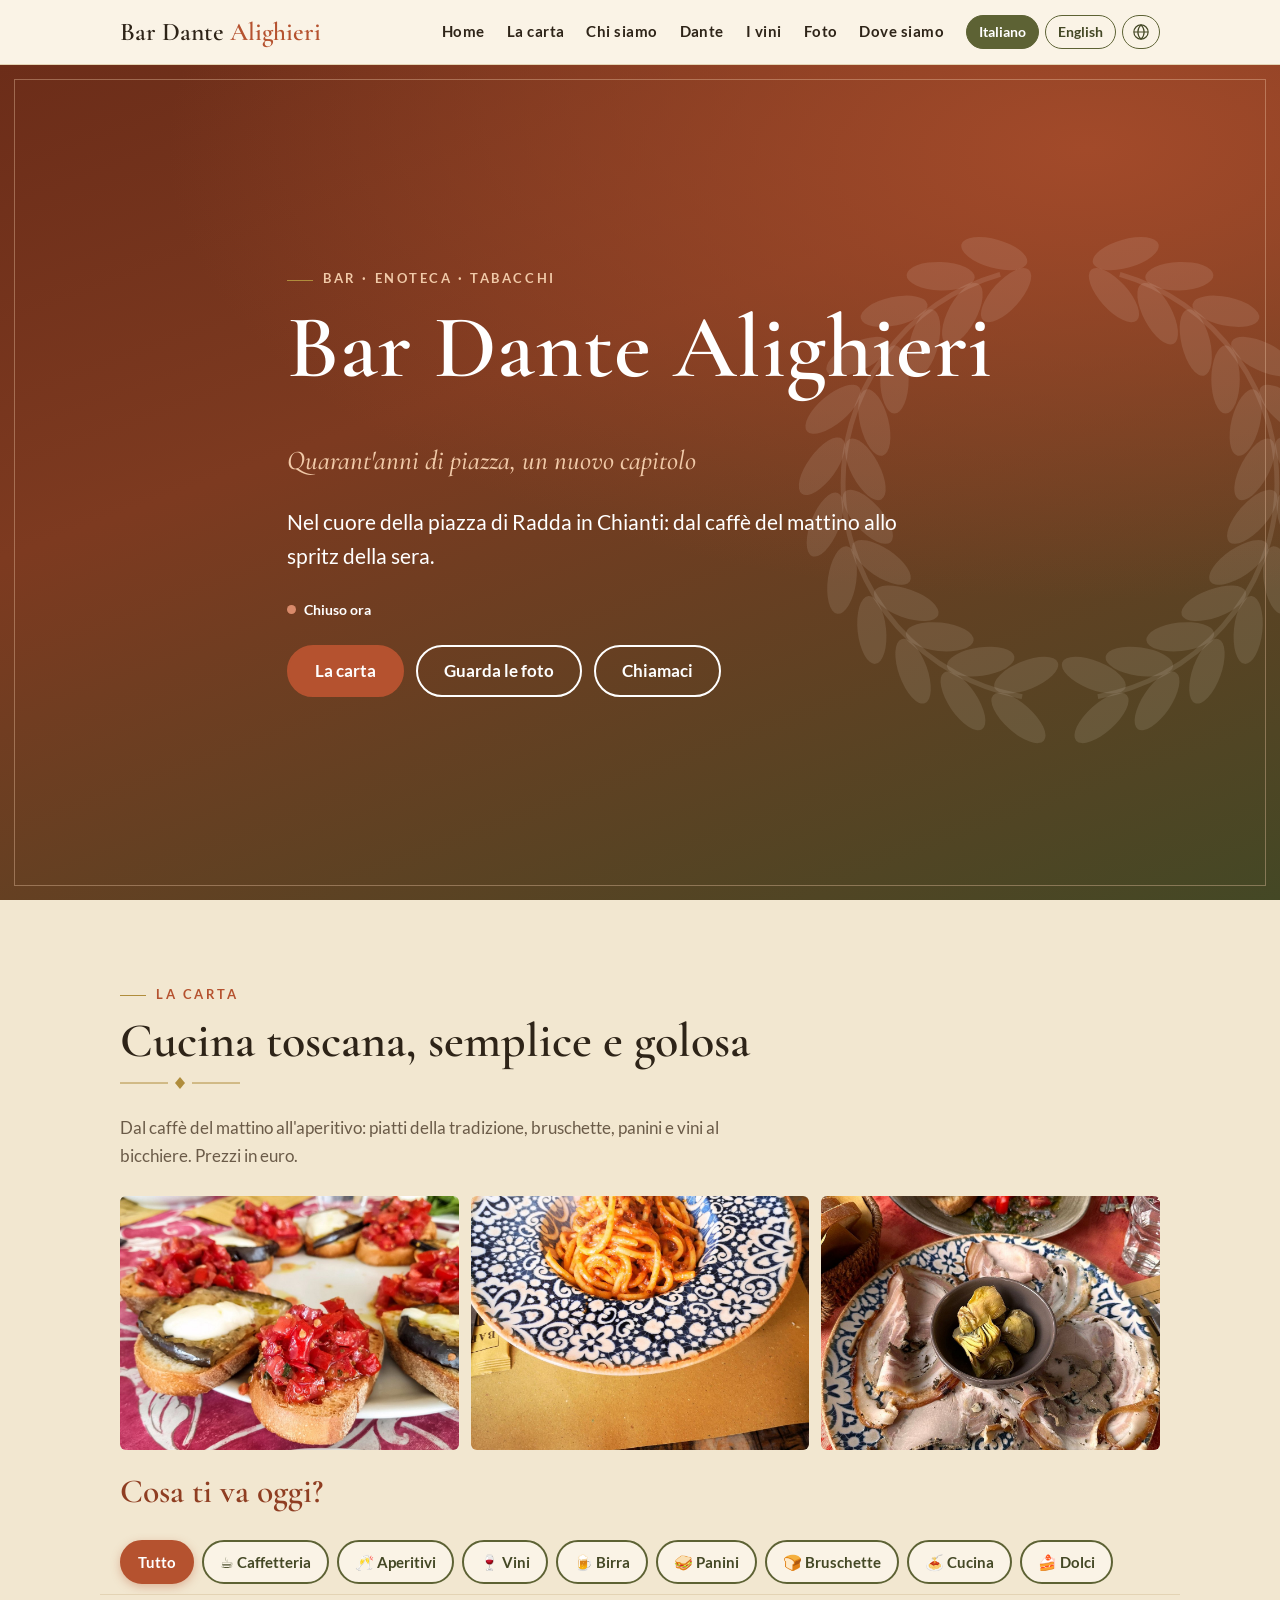
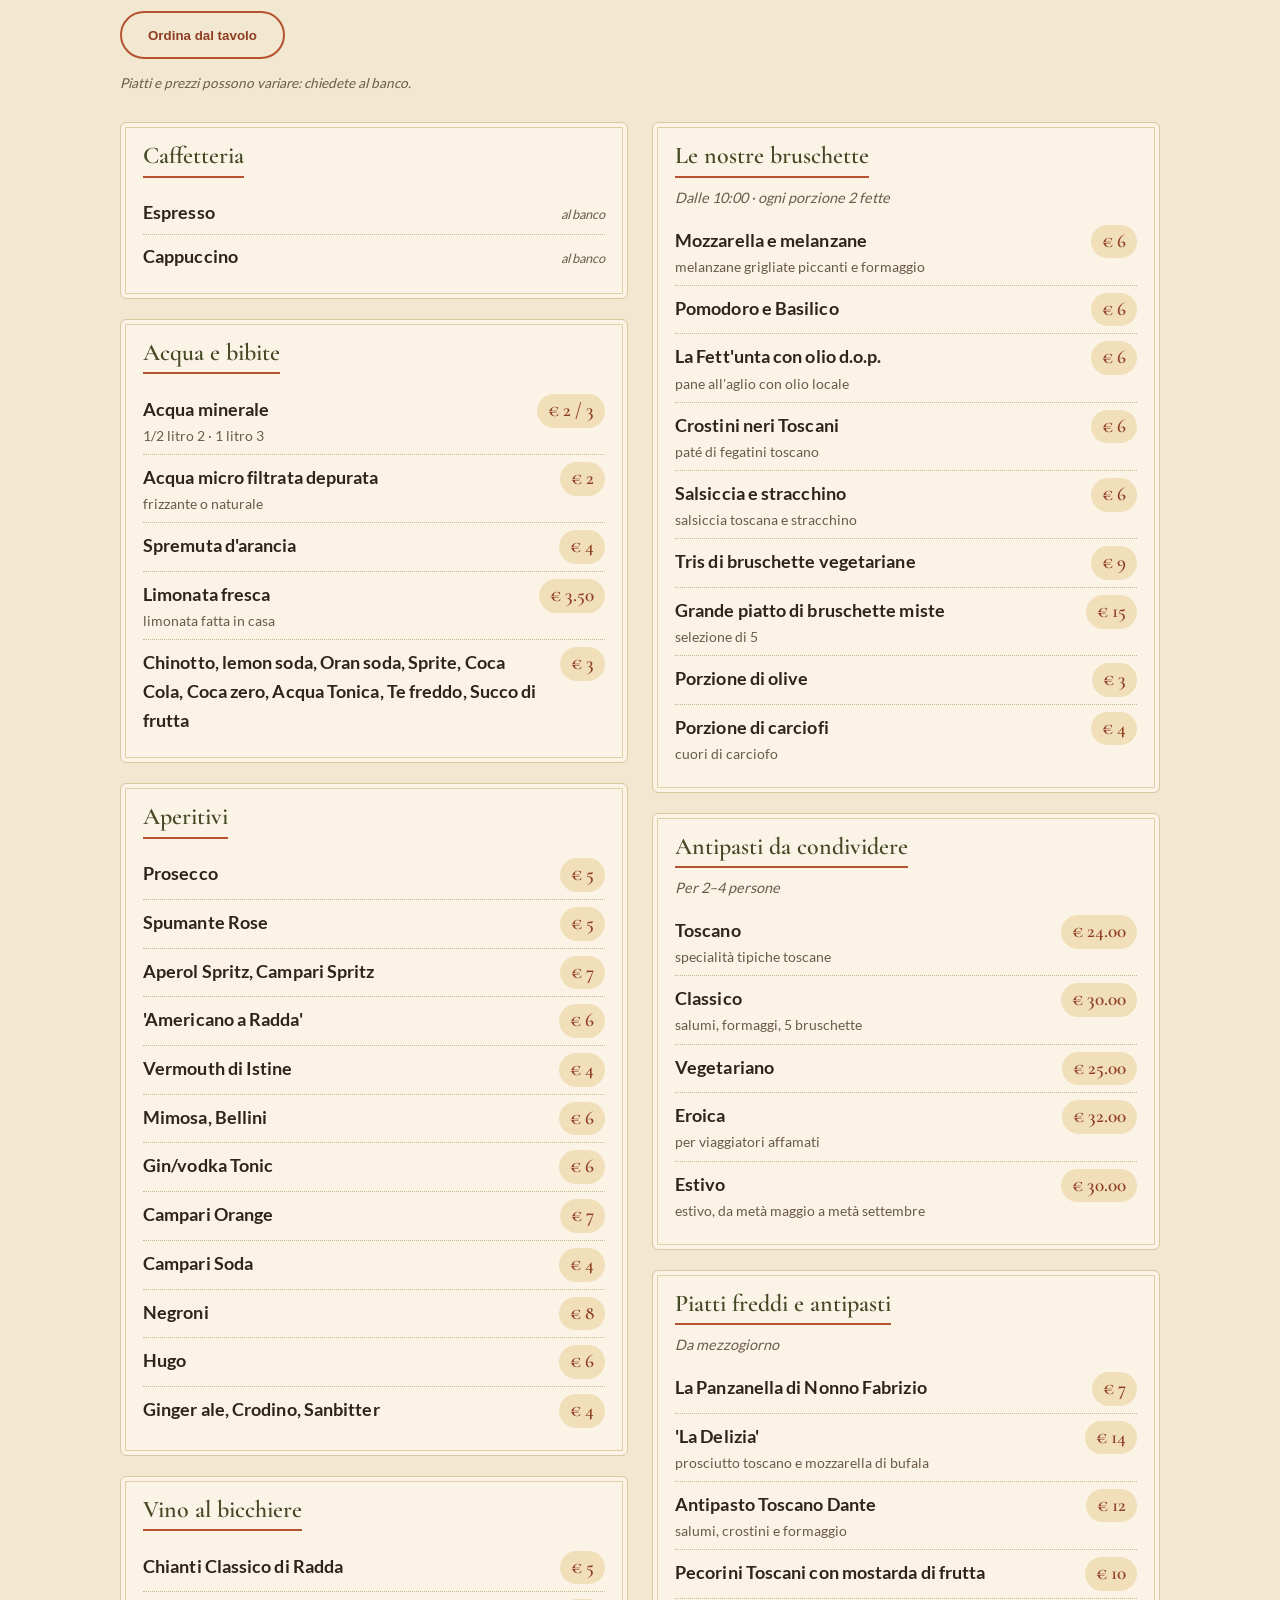
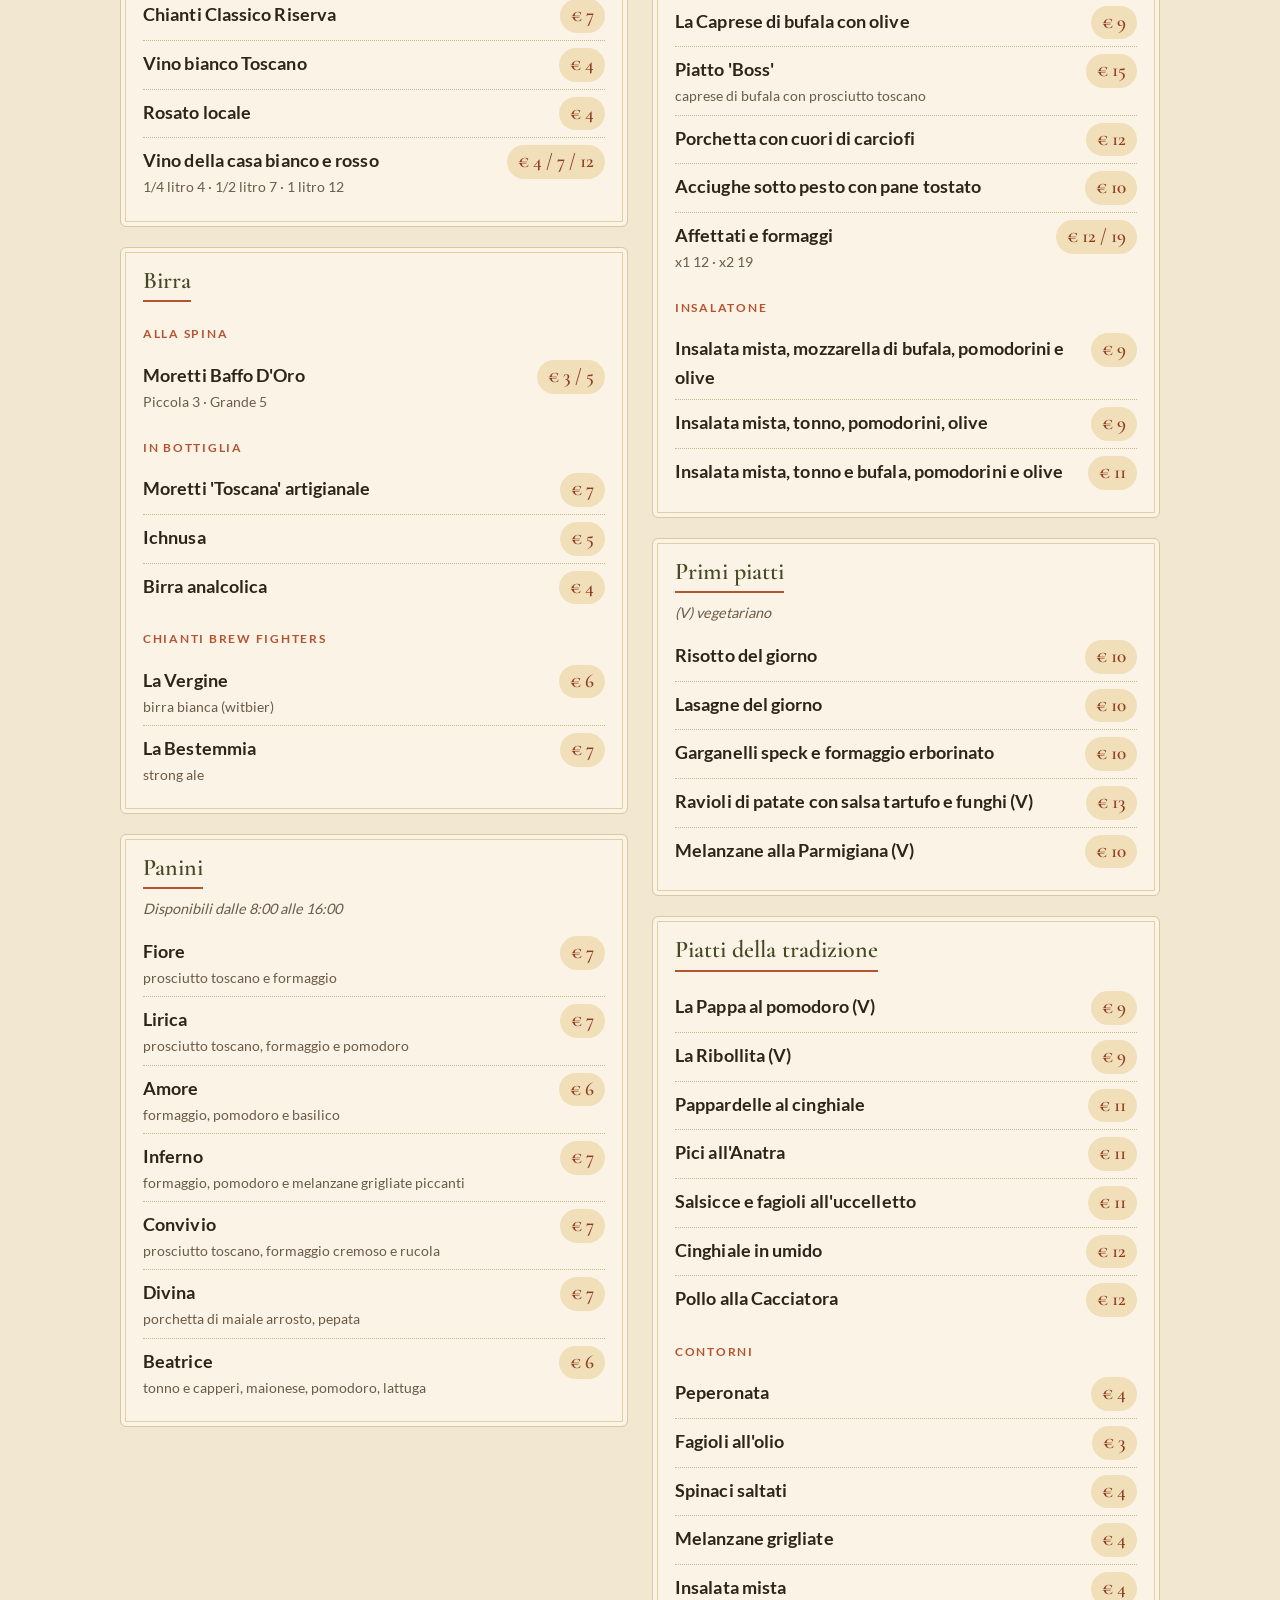
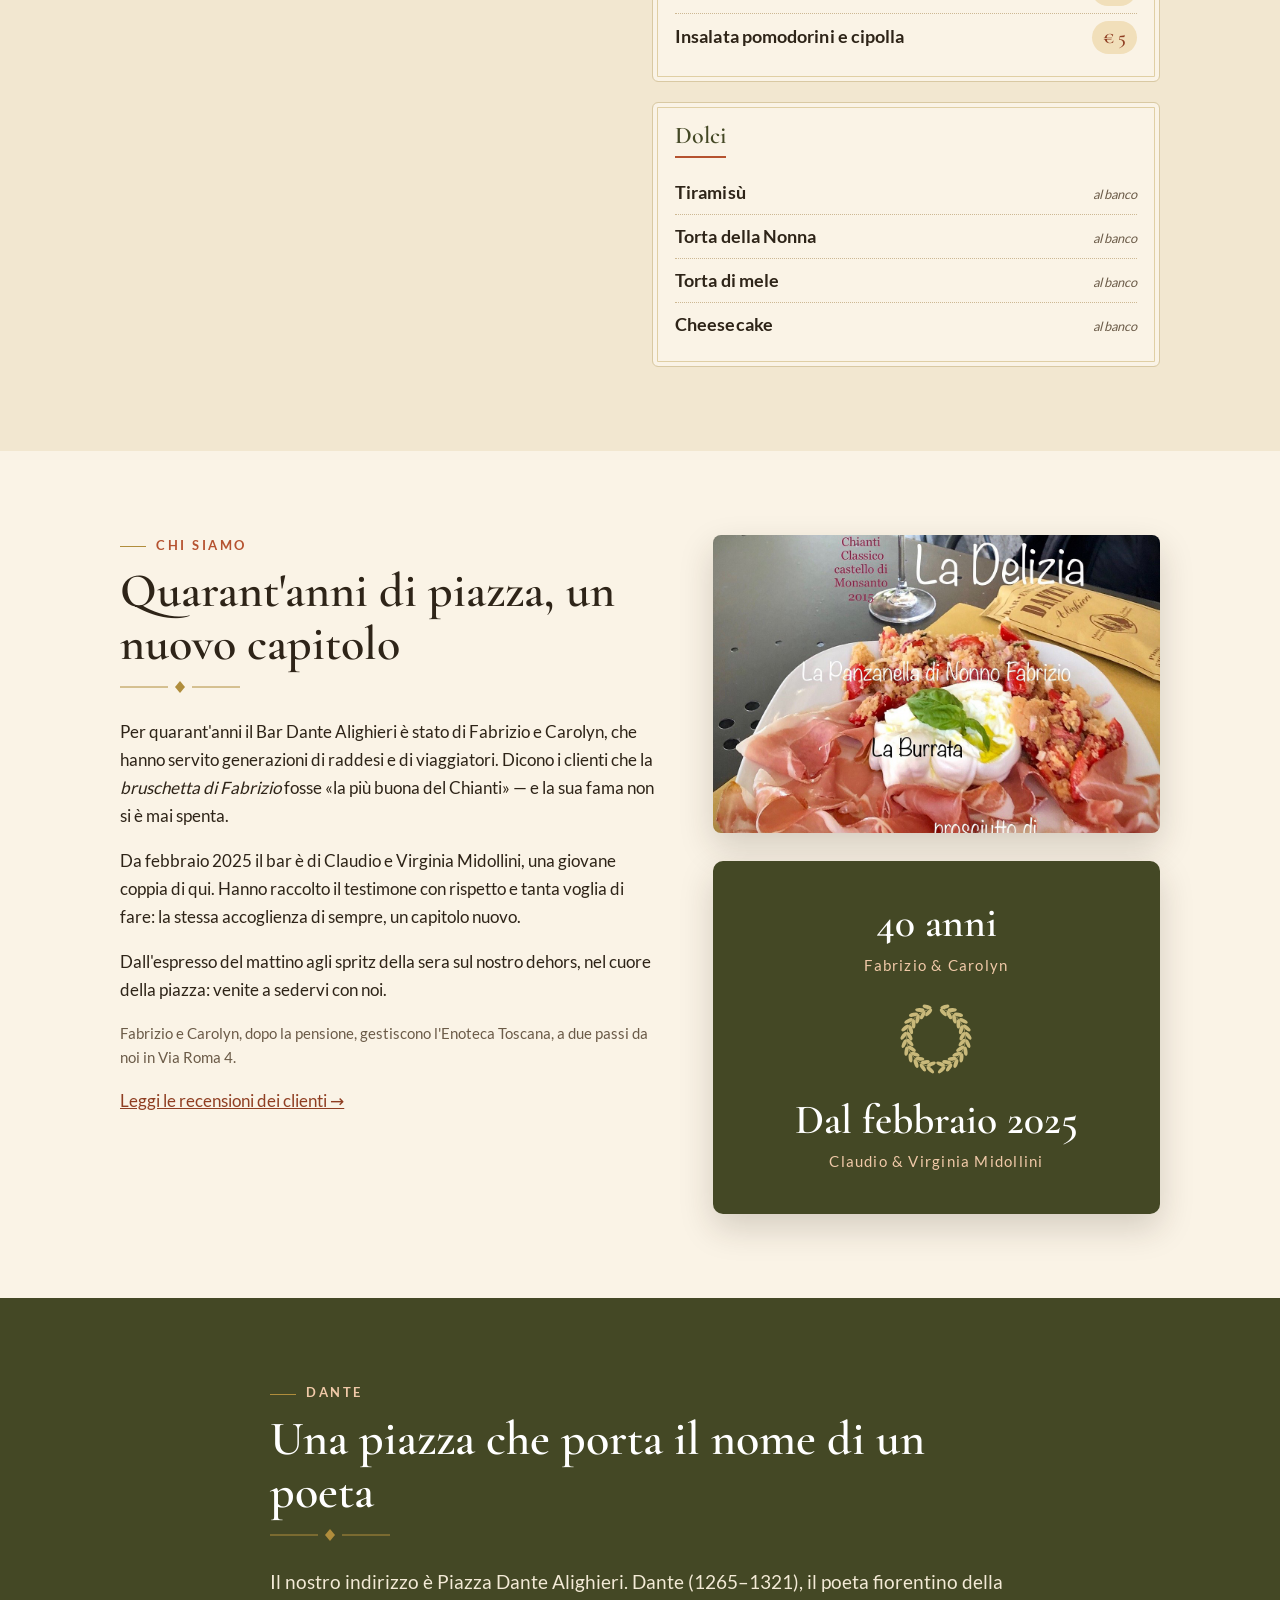
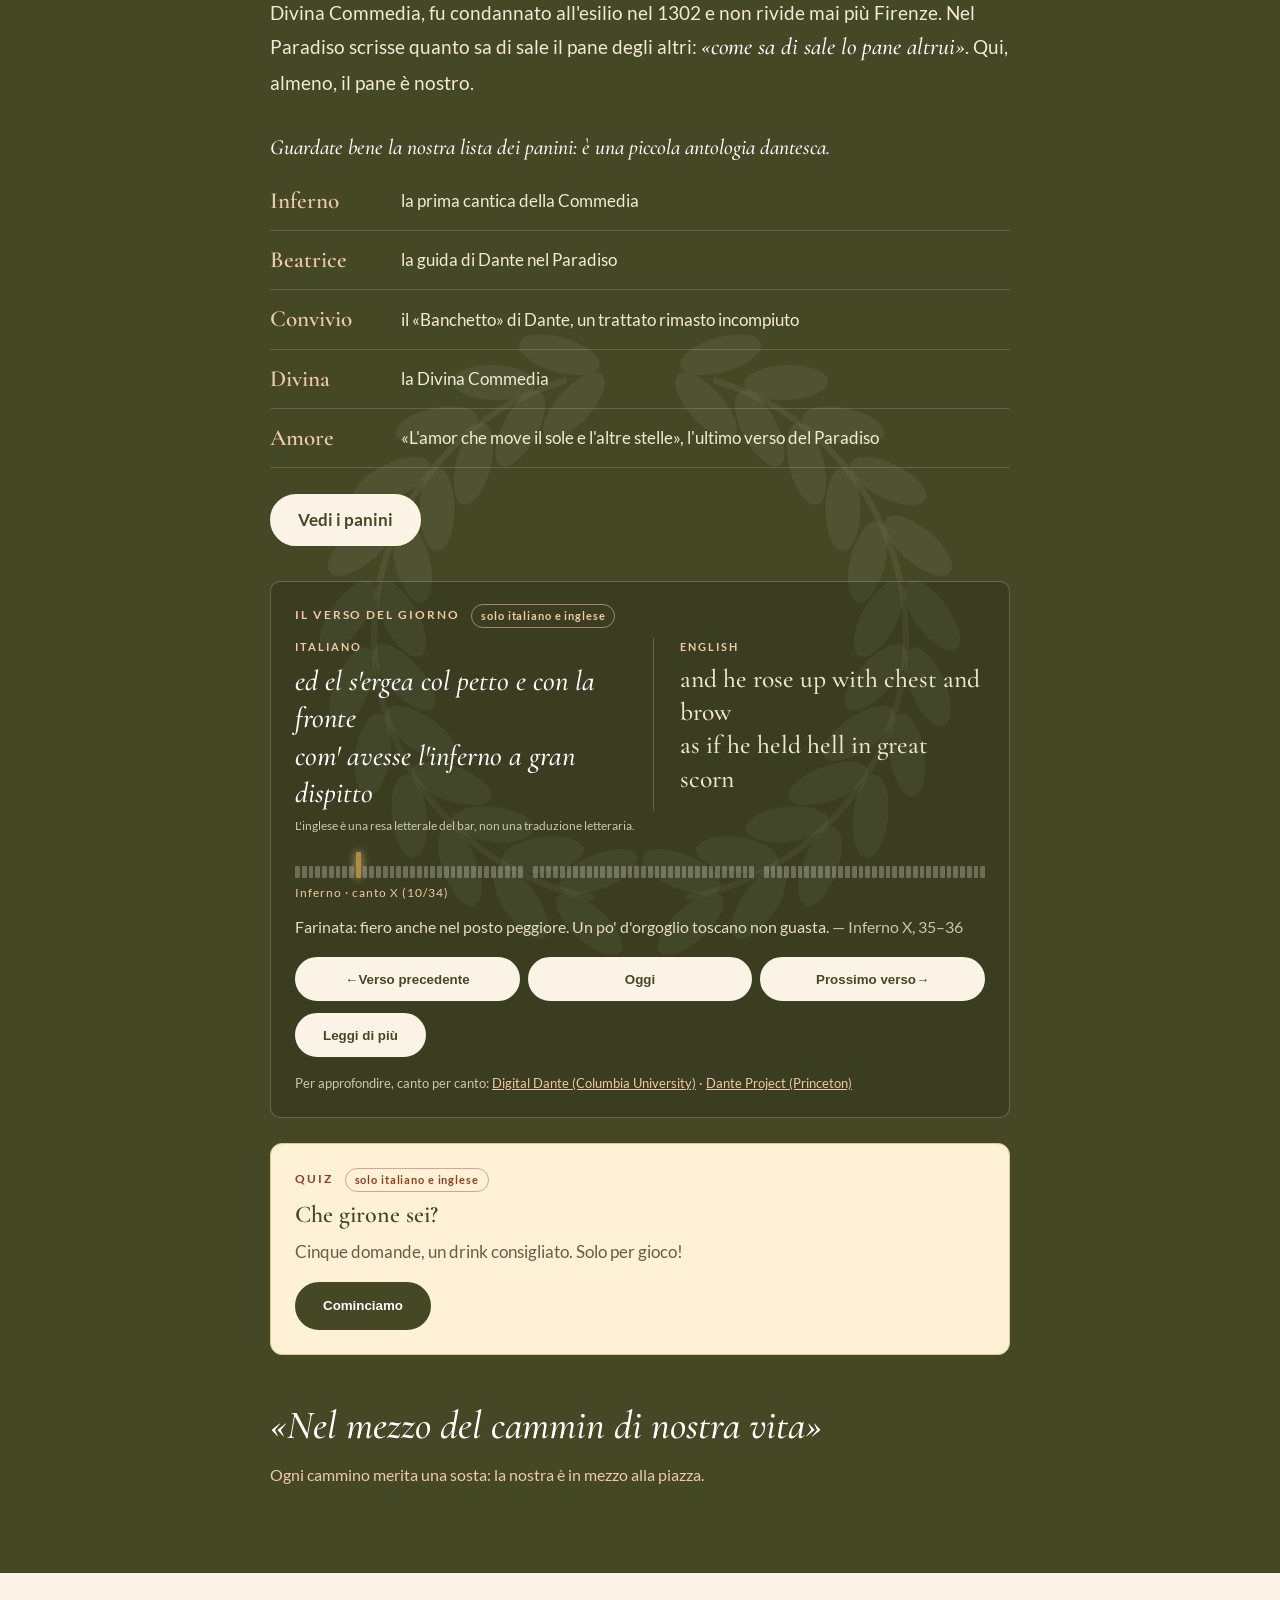
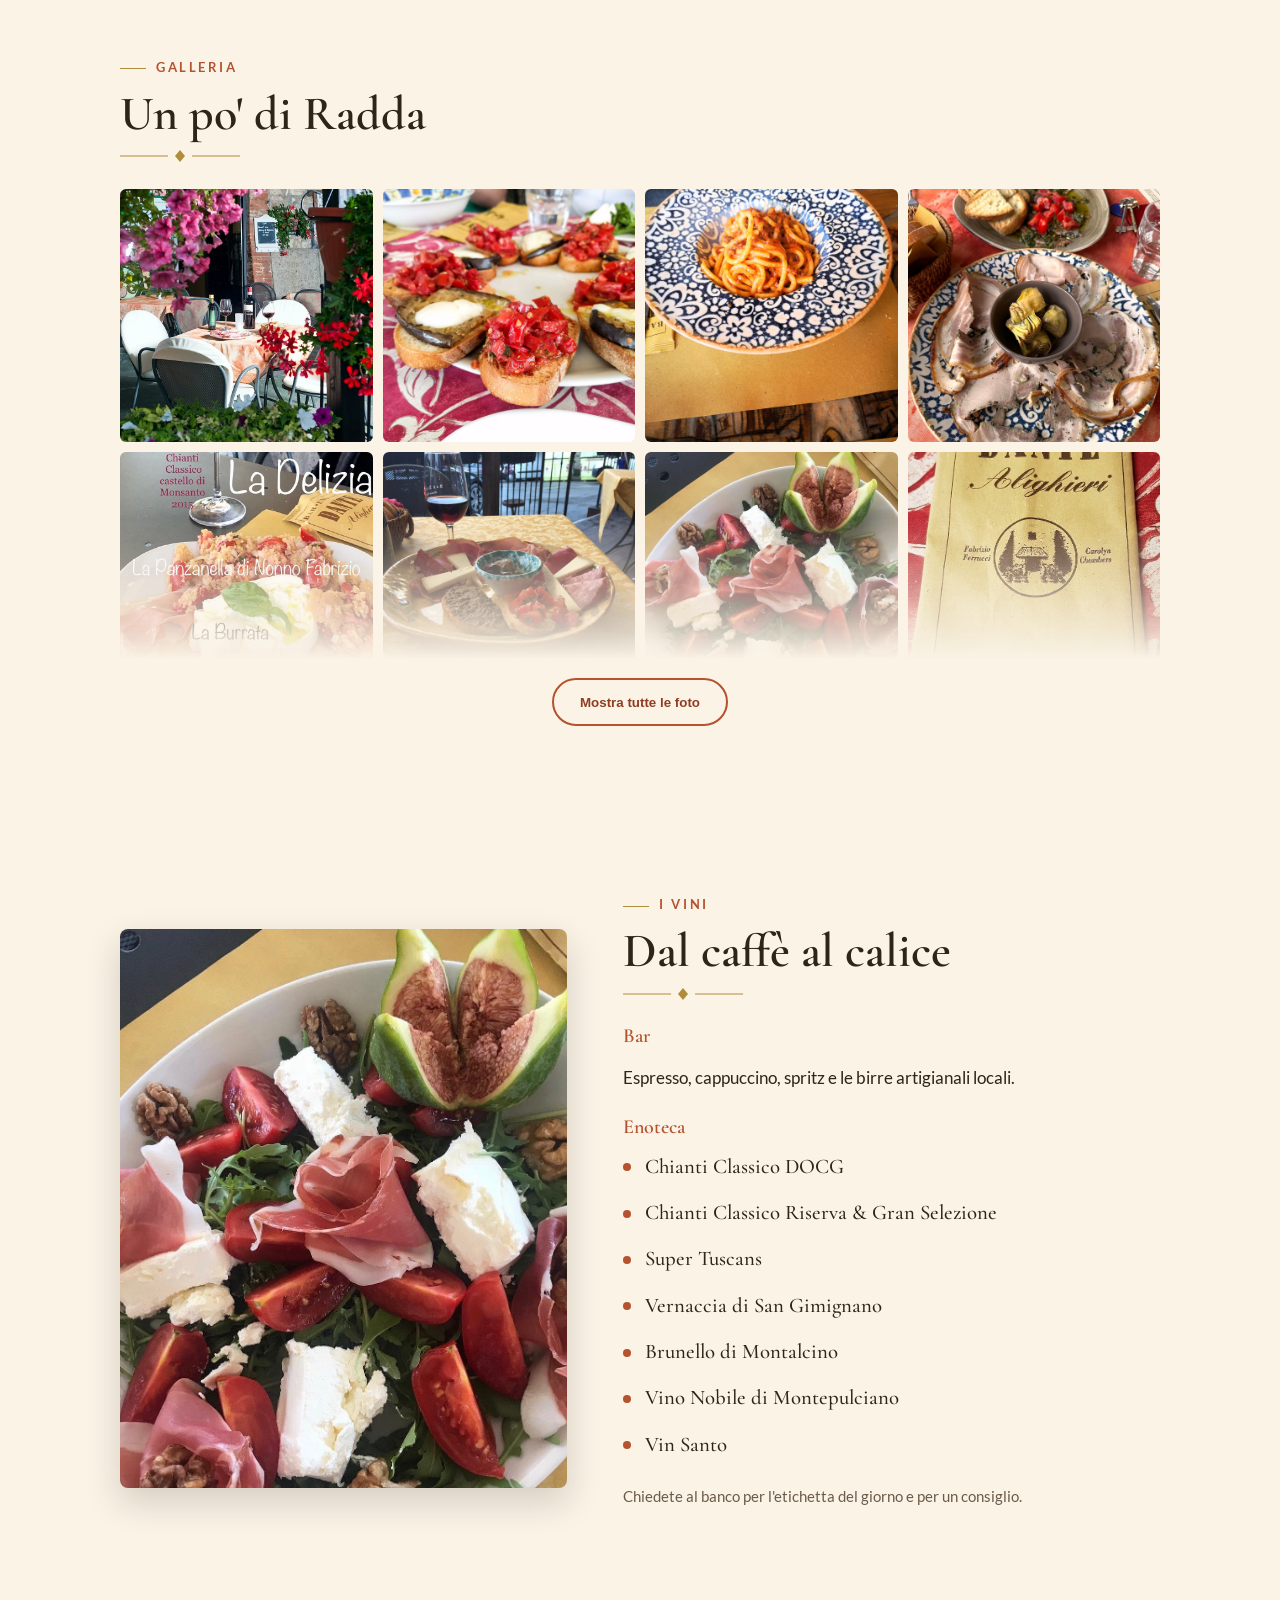
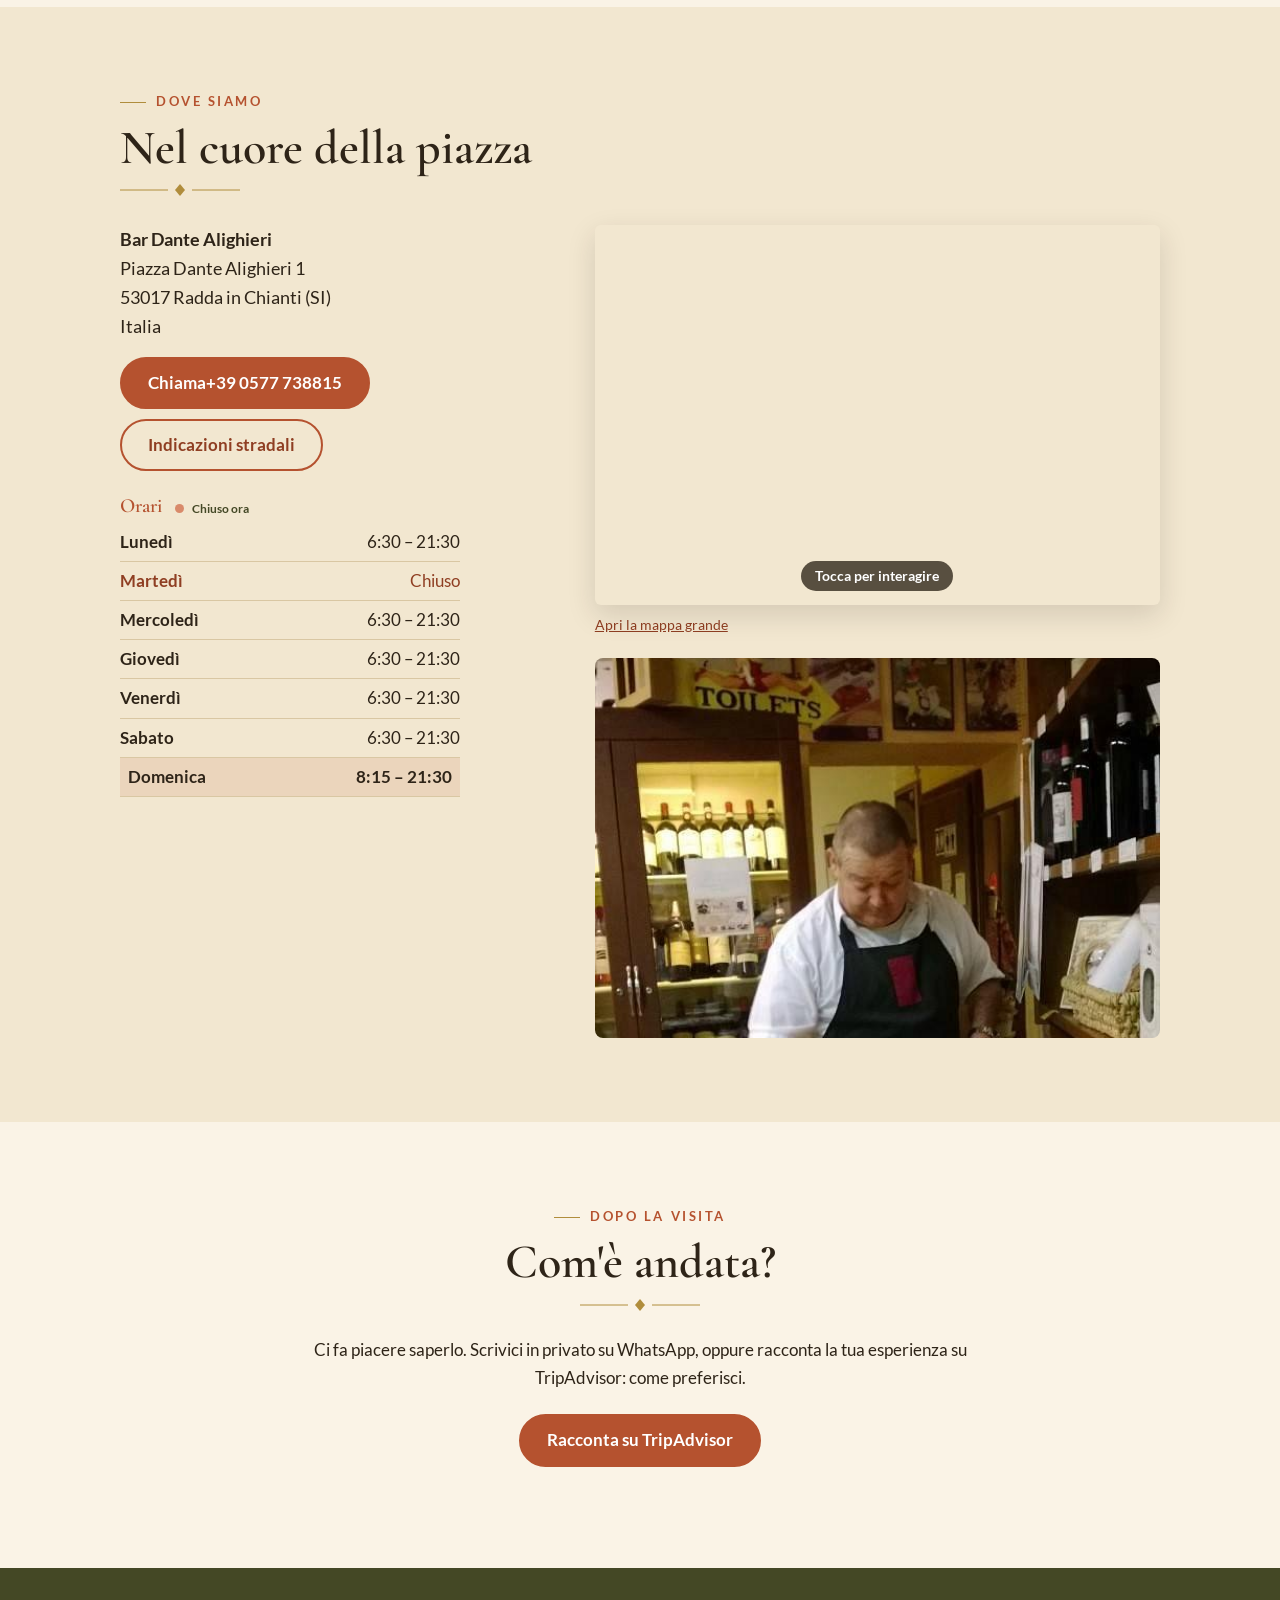
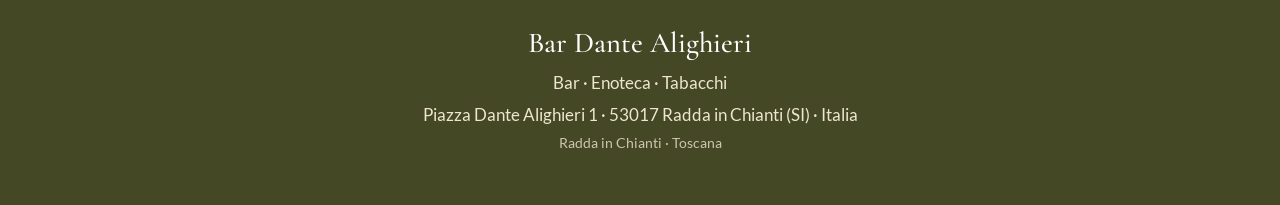
==== commit d79de24f: "Verse: language-aware Princeton canto link and even-width Prev/Today/Next buttons (index.html)" ====
--- a/index.html
+++ b/index.html
@@ -423,7 +423,7 @@
         <p id="deeperRef"></p>
         <p id="cantoSummaryIt" lang="it"></p>
         <p id="cantoSummaryEn" lang="en"></p>
-        <a id="cantoLink" target="_blank" rel="noopener"><span lang="it">Leggi questo canto (testo italiano)</span><span lang="en">Read this canto (Italian text)</span> — <span id="cantoLinkRef"></span></a>
+        <a id="cantoLink" target="_blank" rel="noopener"><span lang="it">Leggi questo canto (testo italiano)</span><span lang="en">Read this canto (English translation)</span> — <span id="cantoLinkRef"></span></a>
       </div>
       <p class="deeper"><span lang="it">Per approfondire, canto per canto:</span><span lang="en">To go deeper, canto by canto:</span> <a href="https://digitaldante.columbia.edu/" target="_blank" rel="noopener">Digital Dante (Columbia University)</a> · <a href="https://dante.princeton.edu/" target="_blank" rel="noopener">Dante Project (Princeton)</a></p>
     </div>
--- a/styles.css
+++ b/styles.css
@@ -438,3 +438,13 @@
   .menu-card{break-inside:avoid;border:0;padding:0;margin:0 0 10pt}
   .card-toggle::after{display:none}
 }
+
+/* Verse navigation and bilingual canto explanation. */
+.verse-controls{display:flex;flex-wrap:wrap;gap:8px;margin:0 0 12px}
+.verse-controls .btn{flex:1 1 0;min-width:0;justify-content:center;text-align:center;padding:10px 6px}
+.verse-controls .btn,#verseExpand{min-height:44px;white-space:normal}
+.verse-controls .btn:focus-visible,#verseExpand:focus-visible,.verse-deeper a:focus-visible{outline:3px solid #f0c9a8;outline-offset:4px}
+.verse-deeper{margin-top:16px;padding-top:12px;border-top:1px solid rgba(255,255,255,.22);color:#e6dcc4;overflow-wrap:anywhere}
+.verse-deeper[hidden]{display:none}
+.verse-deeper p{margin:.5rem 0 1rem}
+.verse-deeper a{color:#f0c9a8;display:inline-block;min-height:44px}
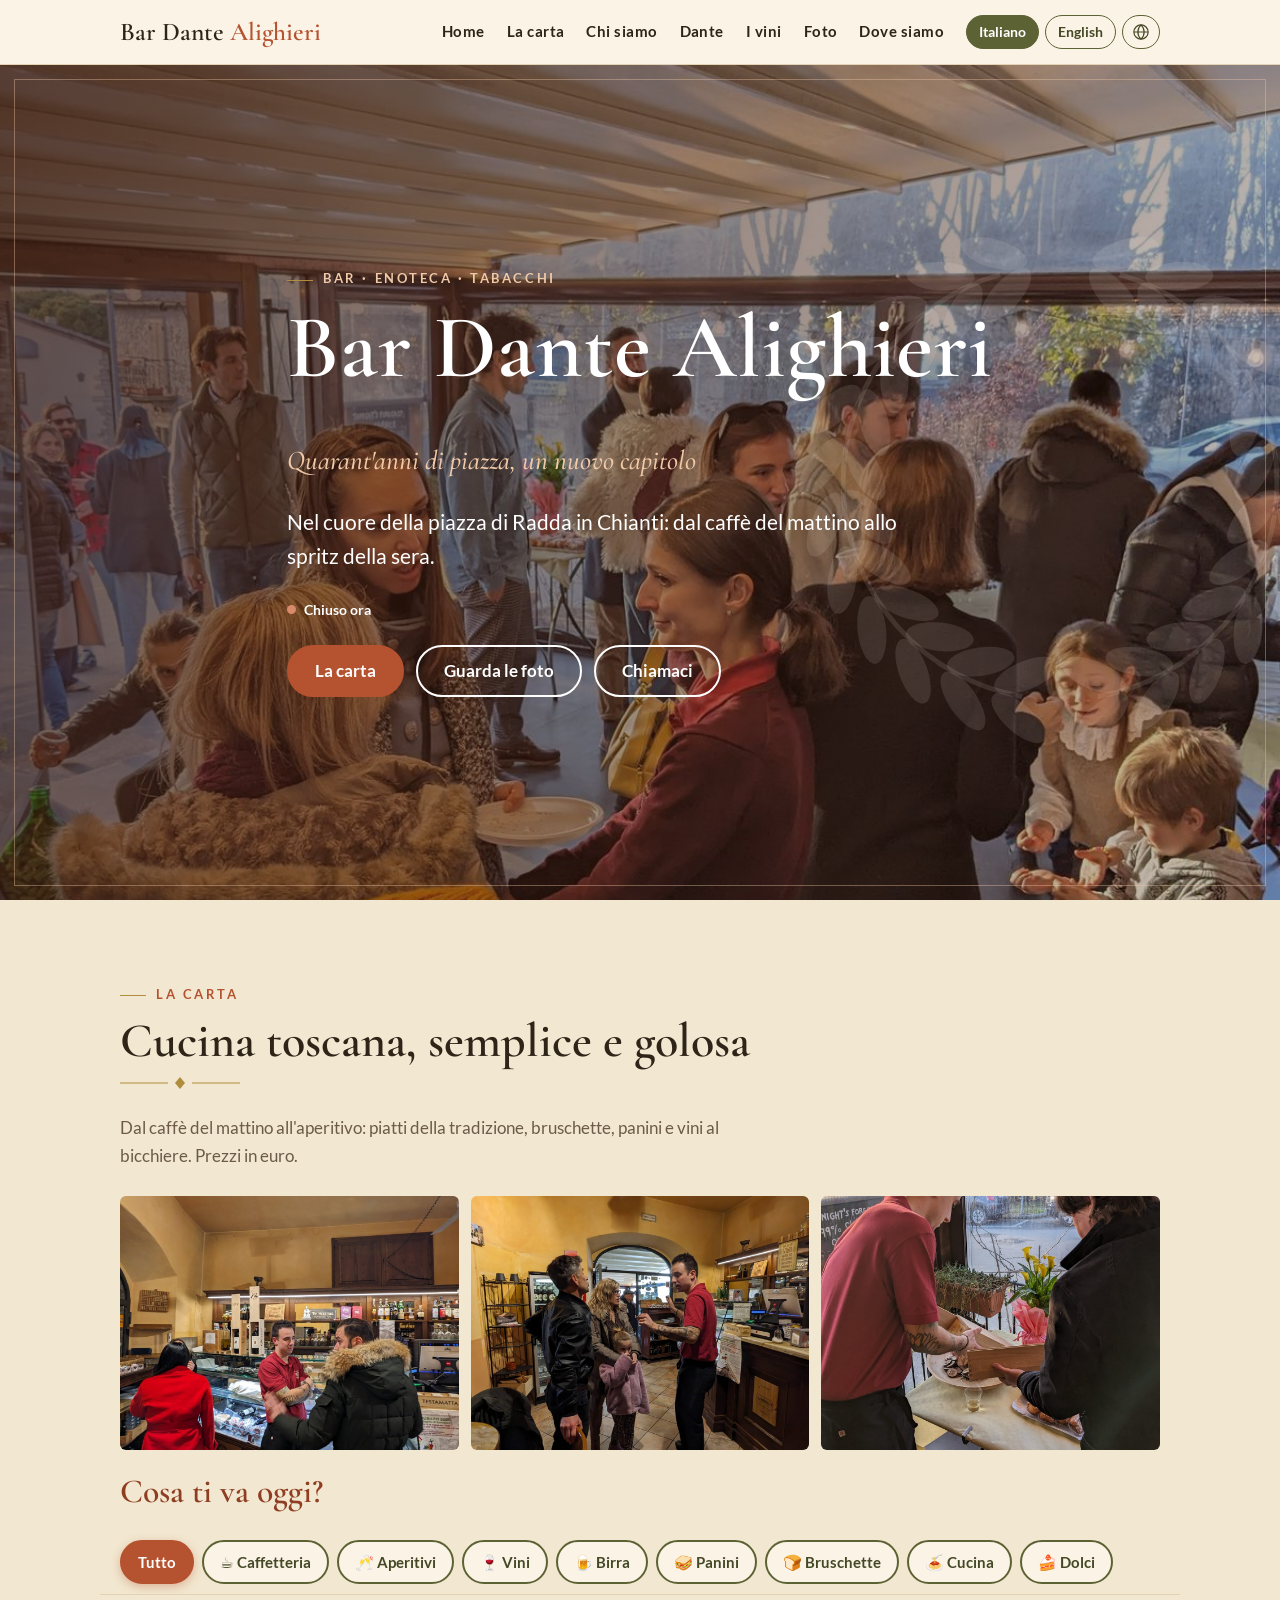
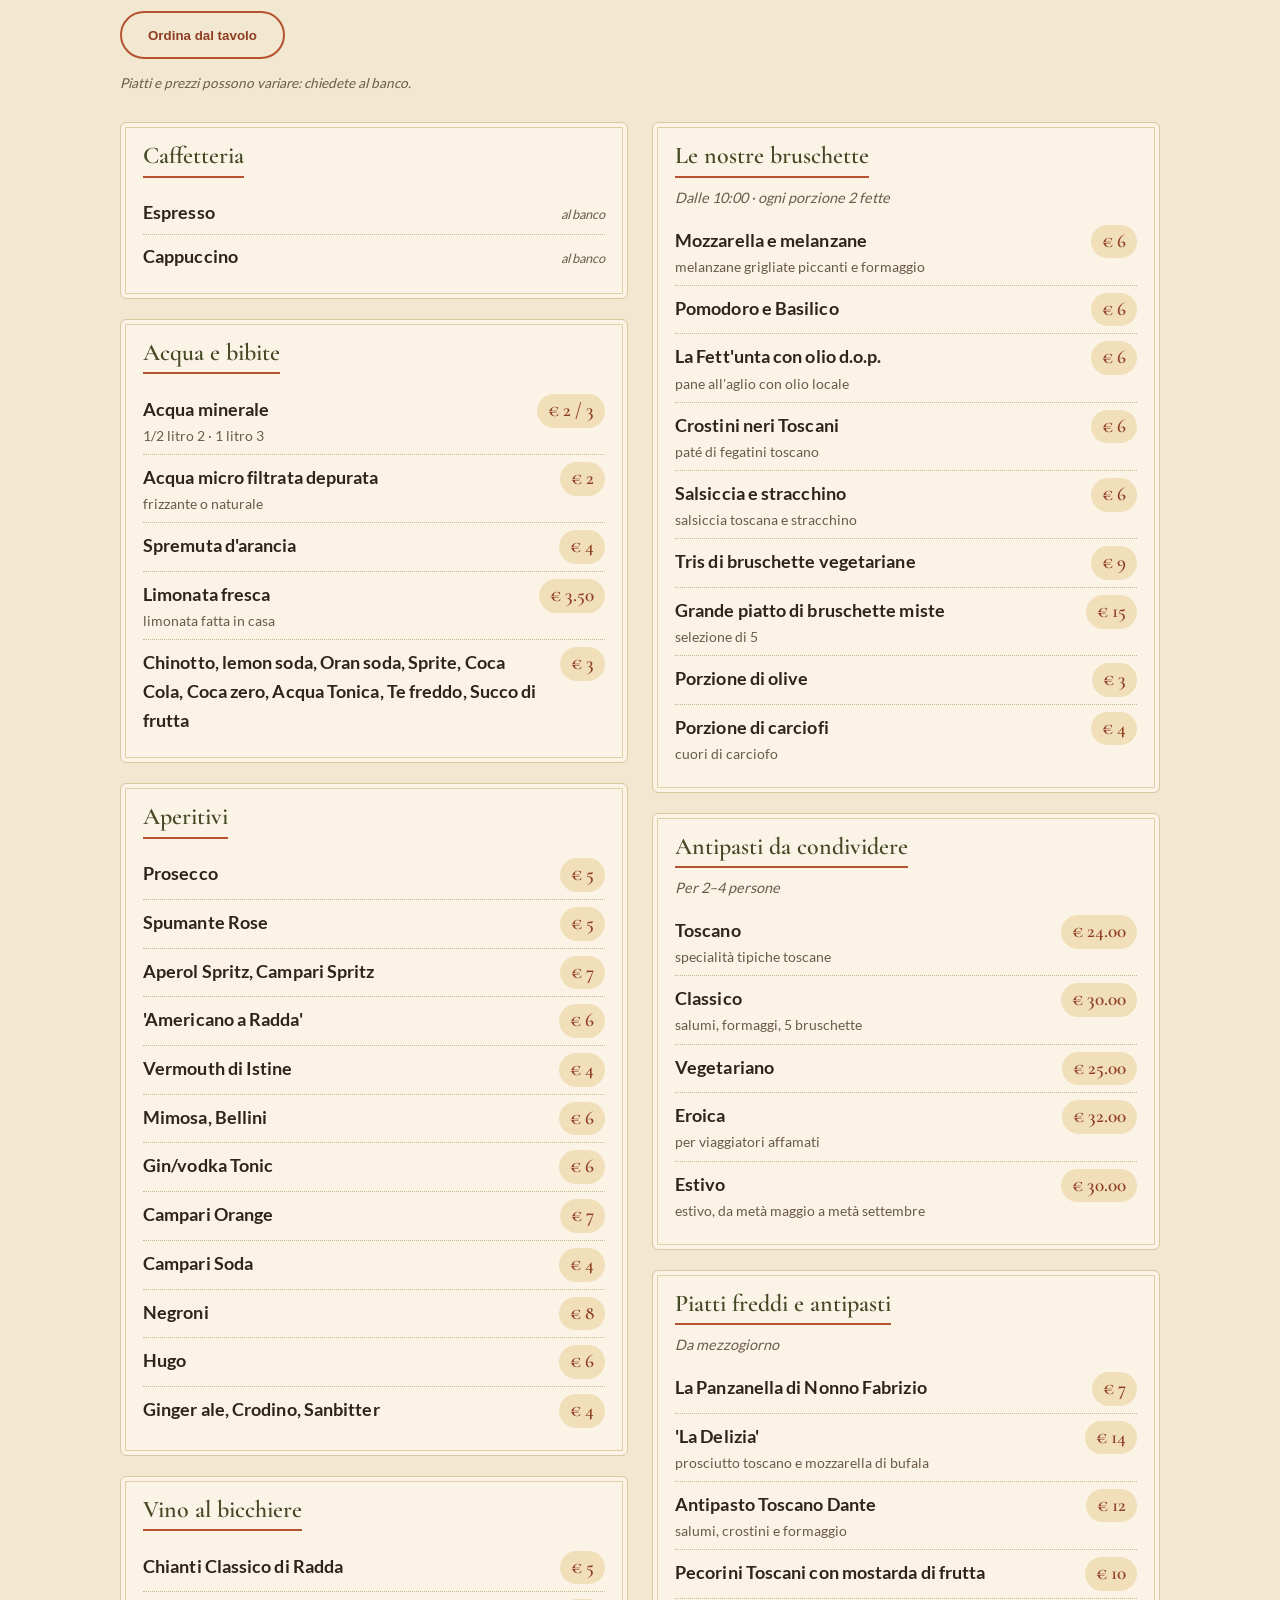
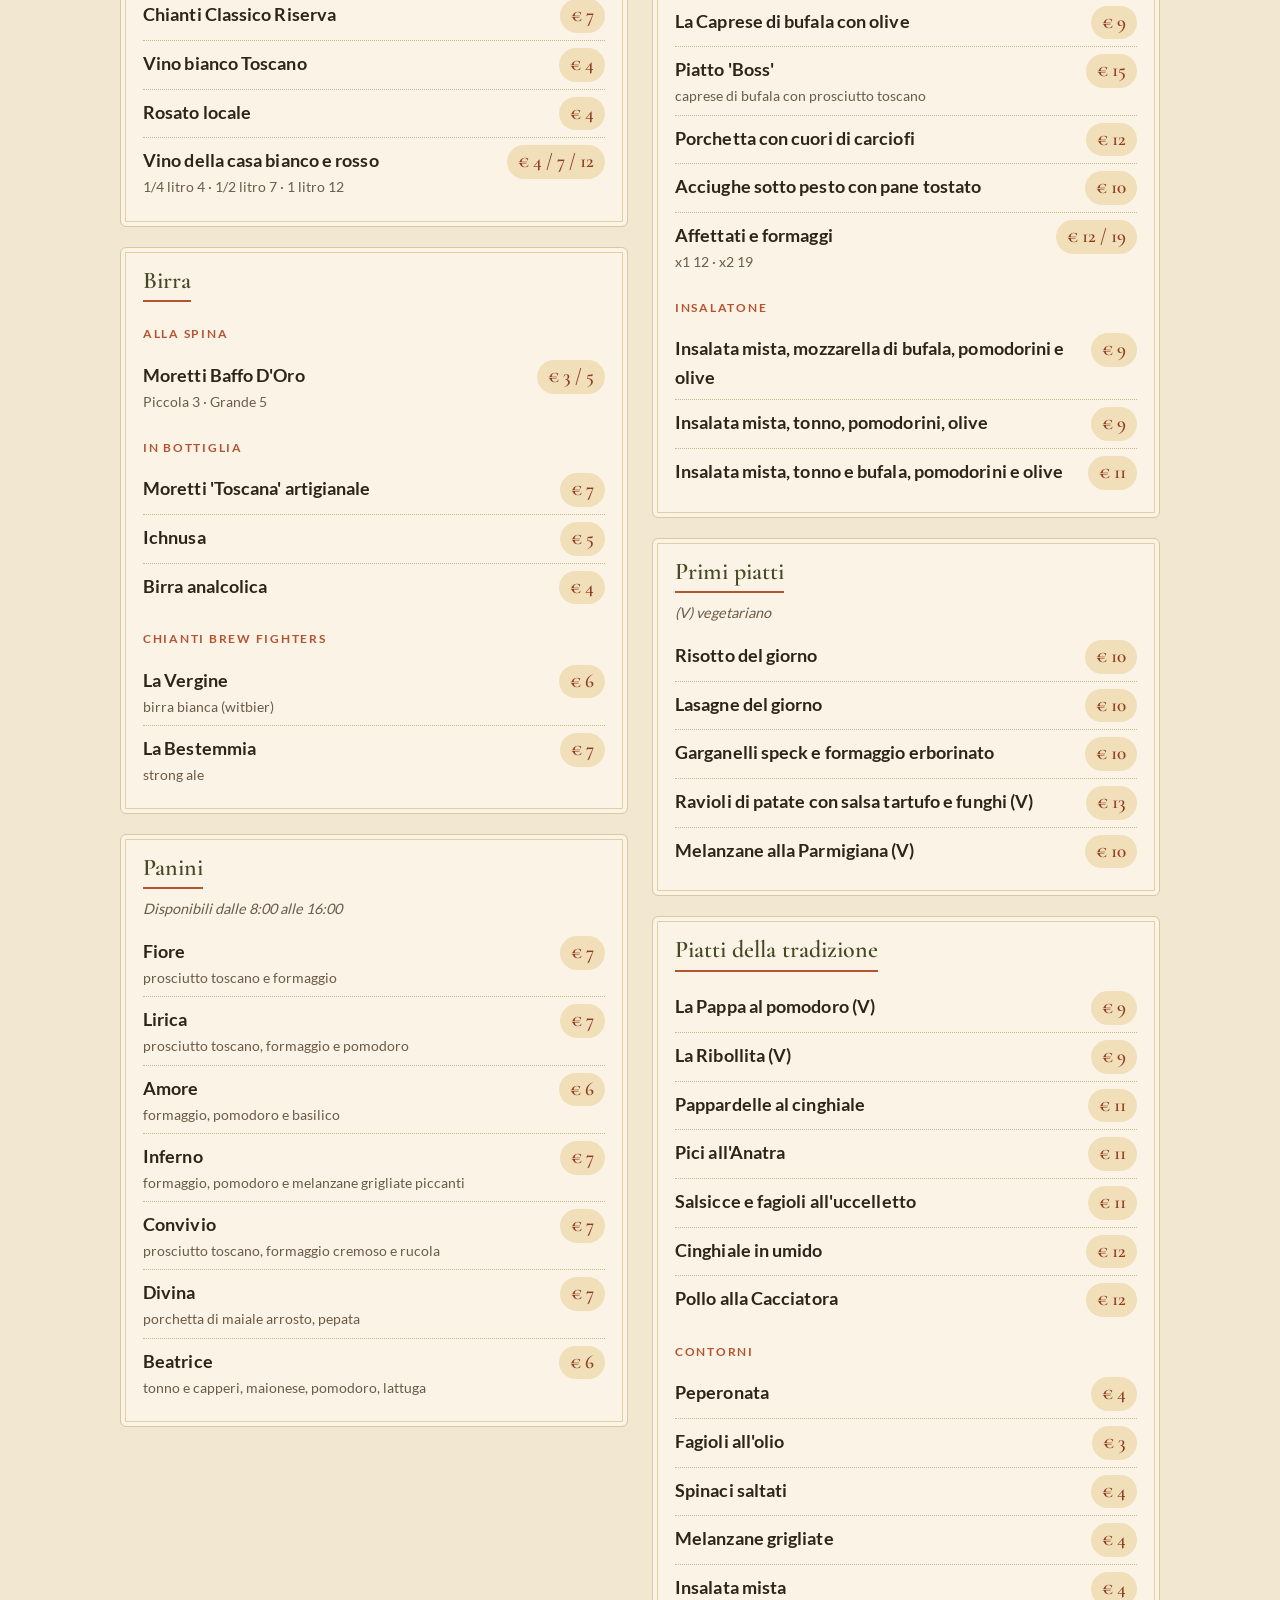
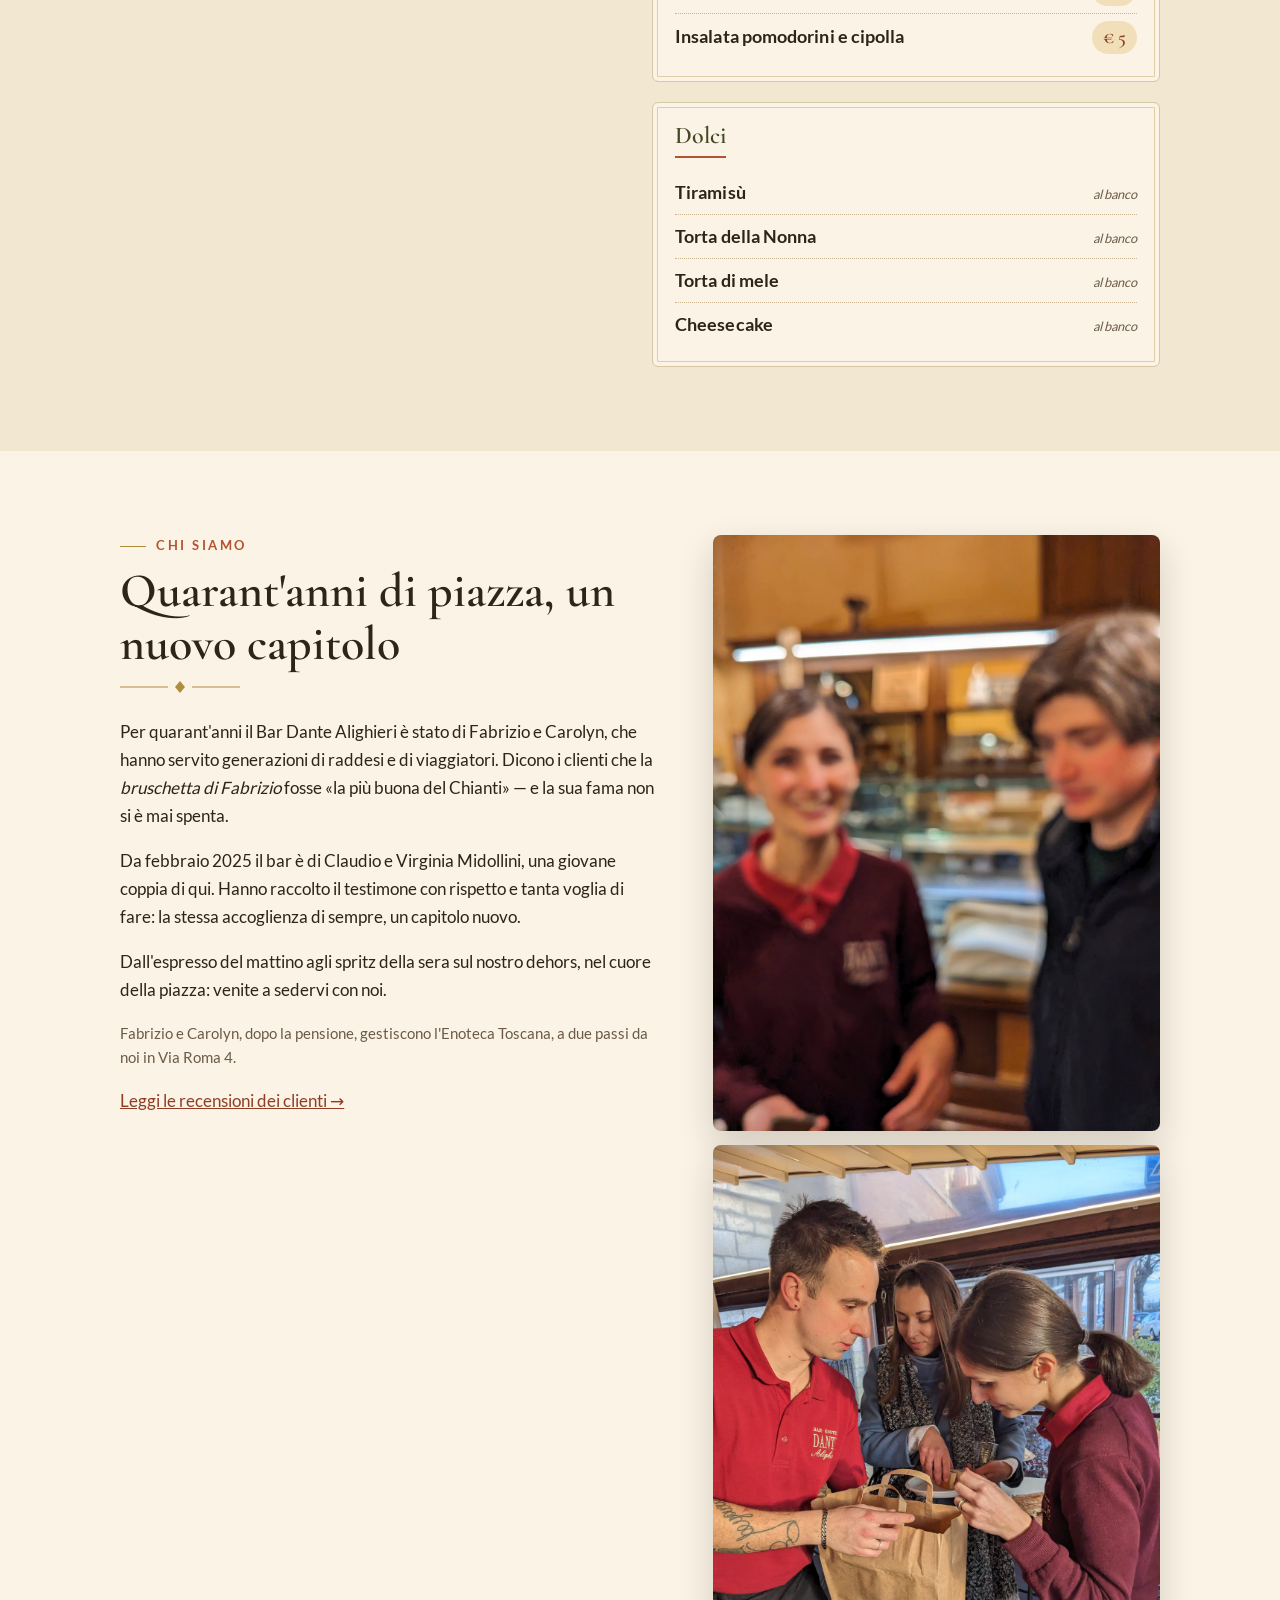
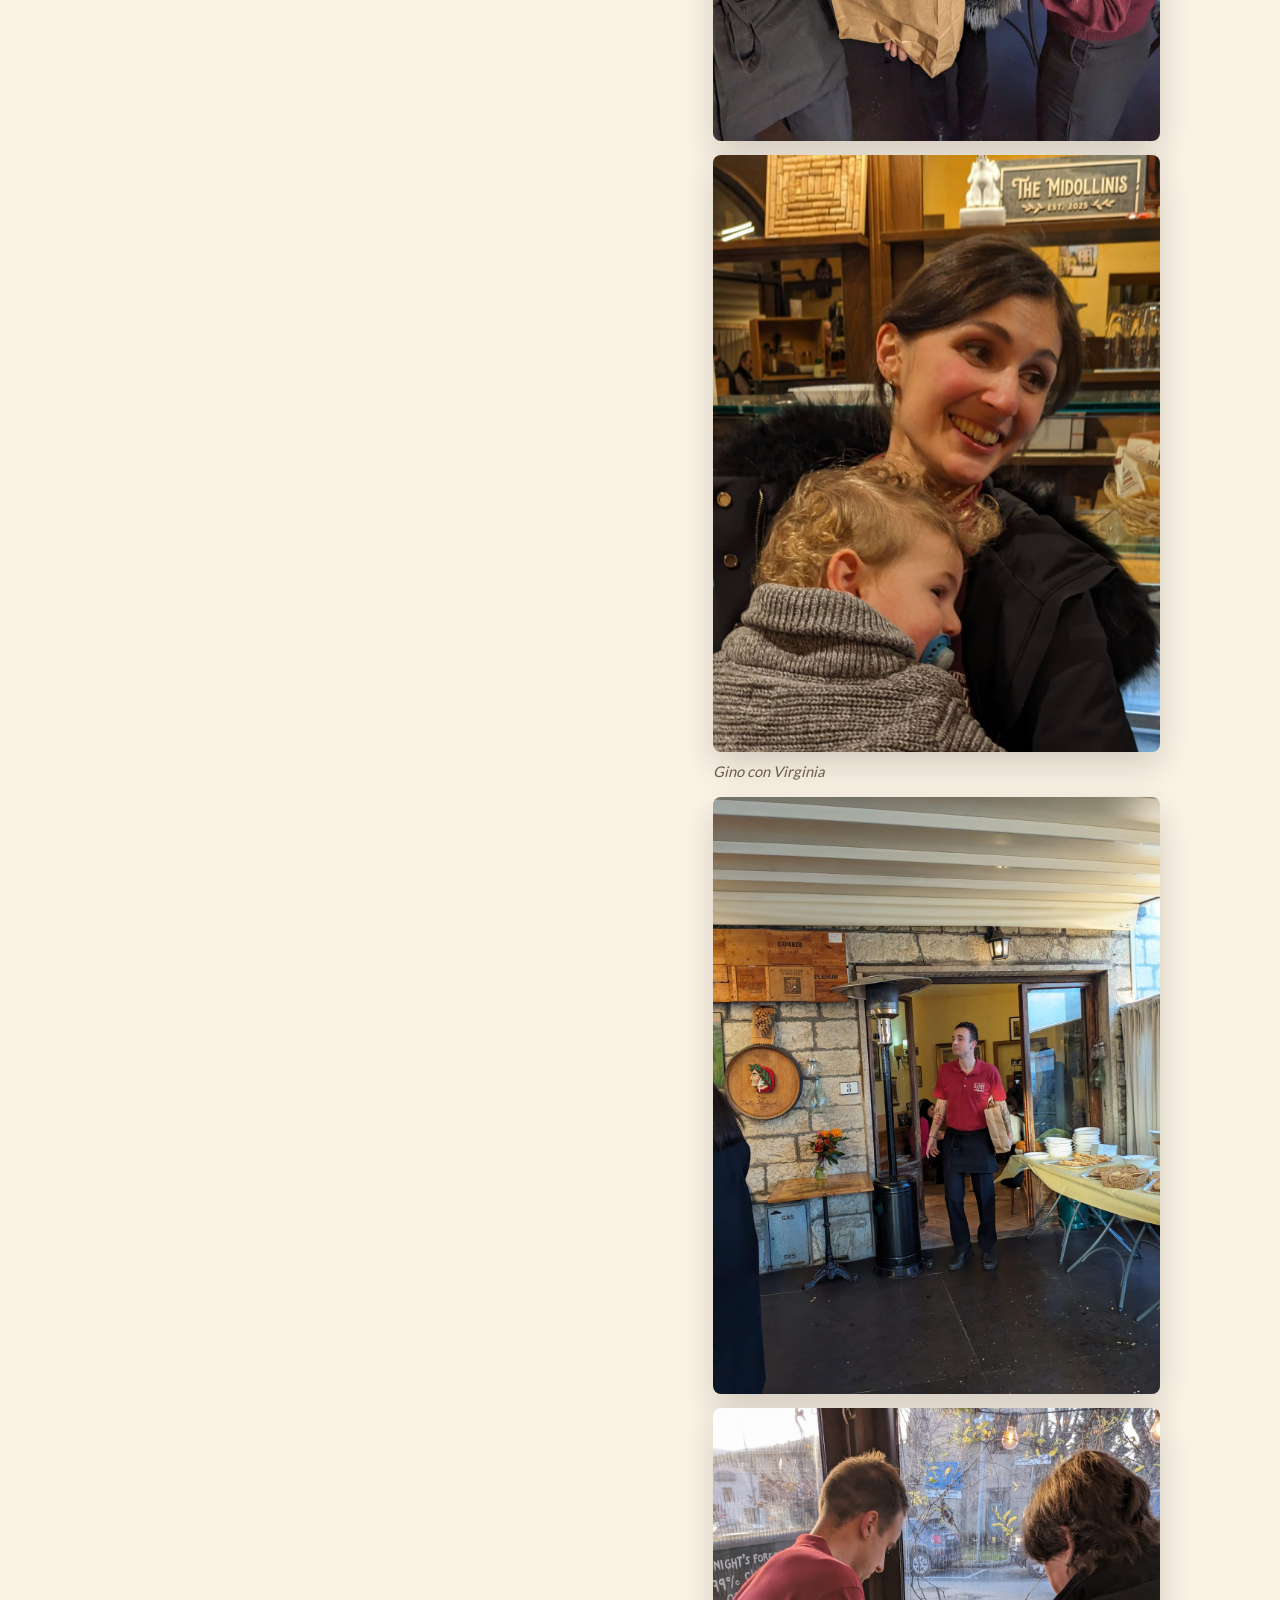
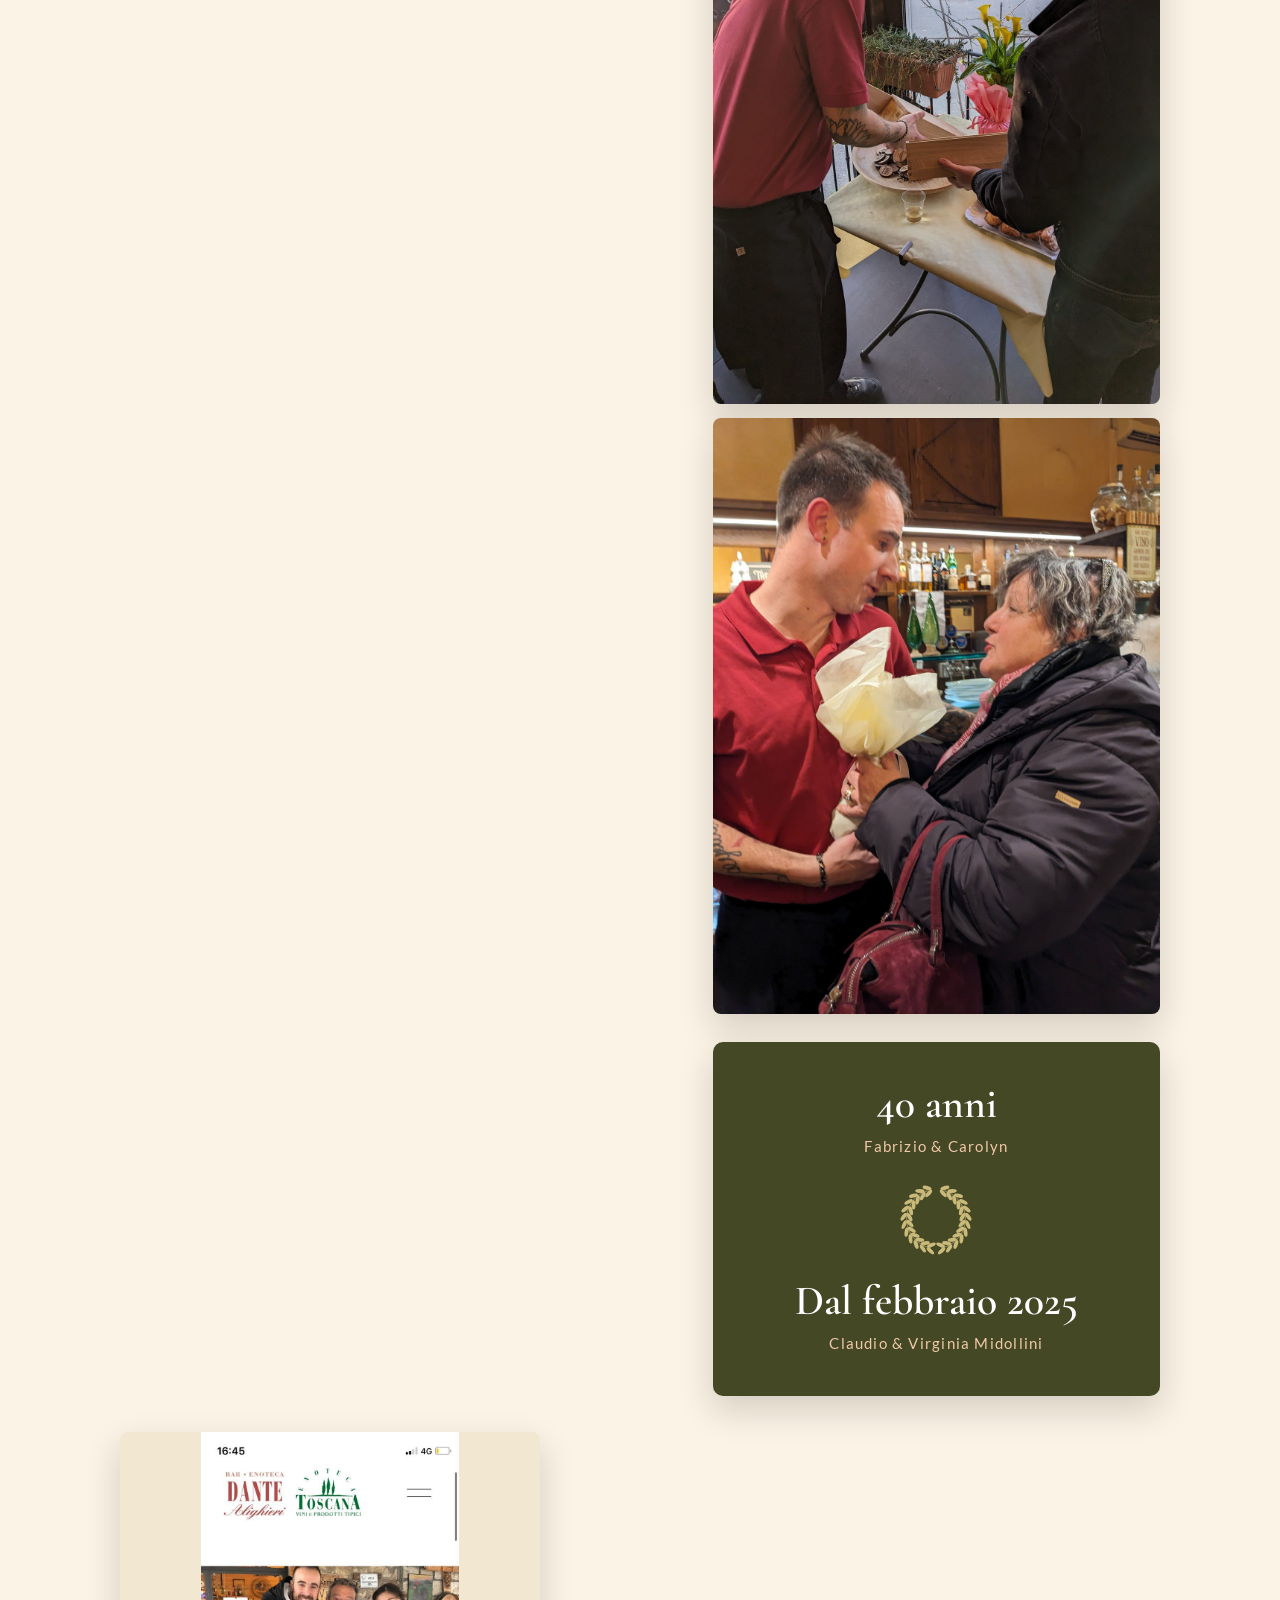
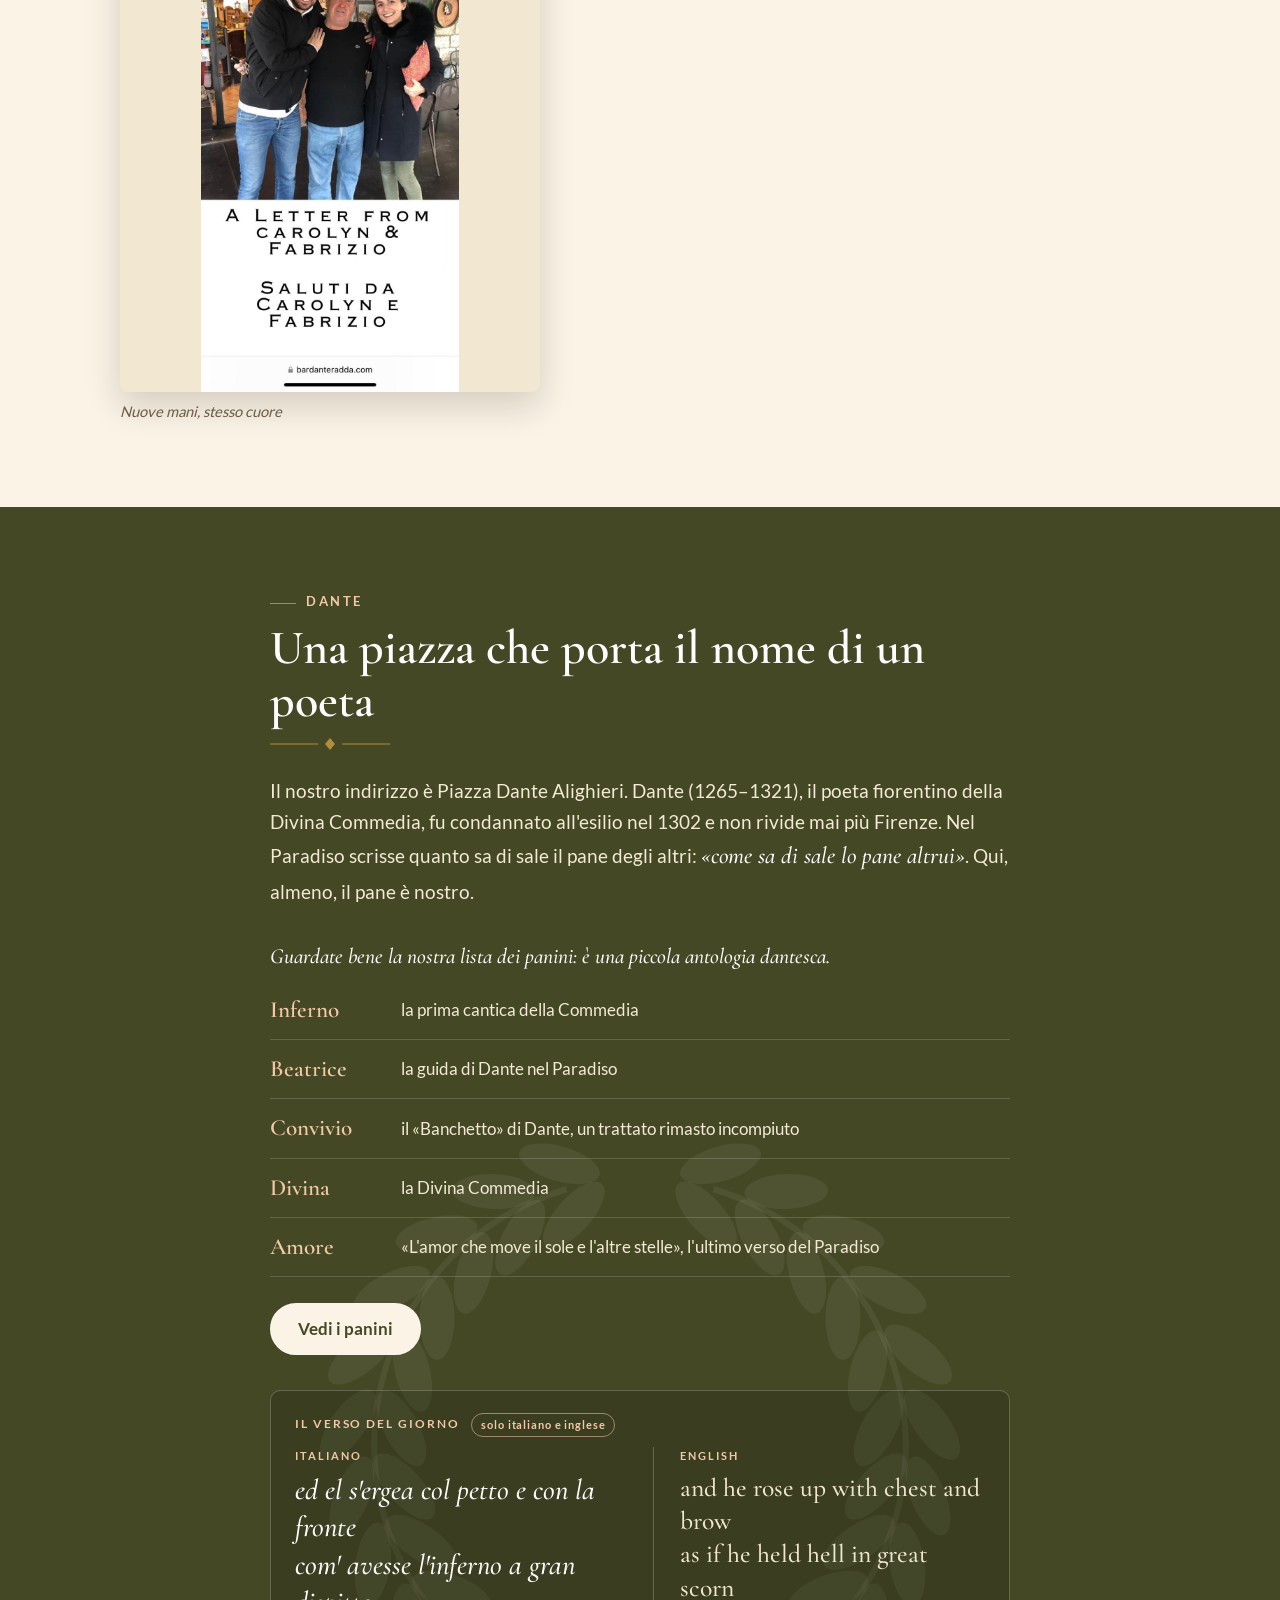
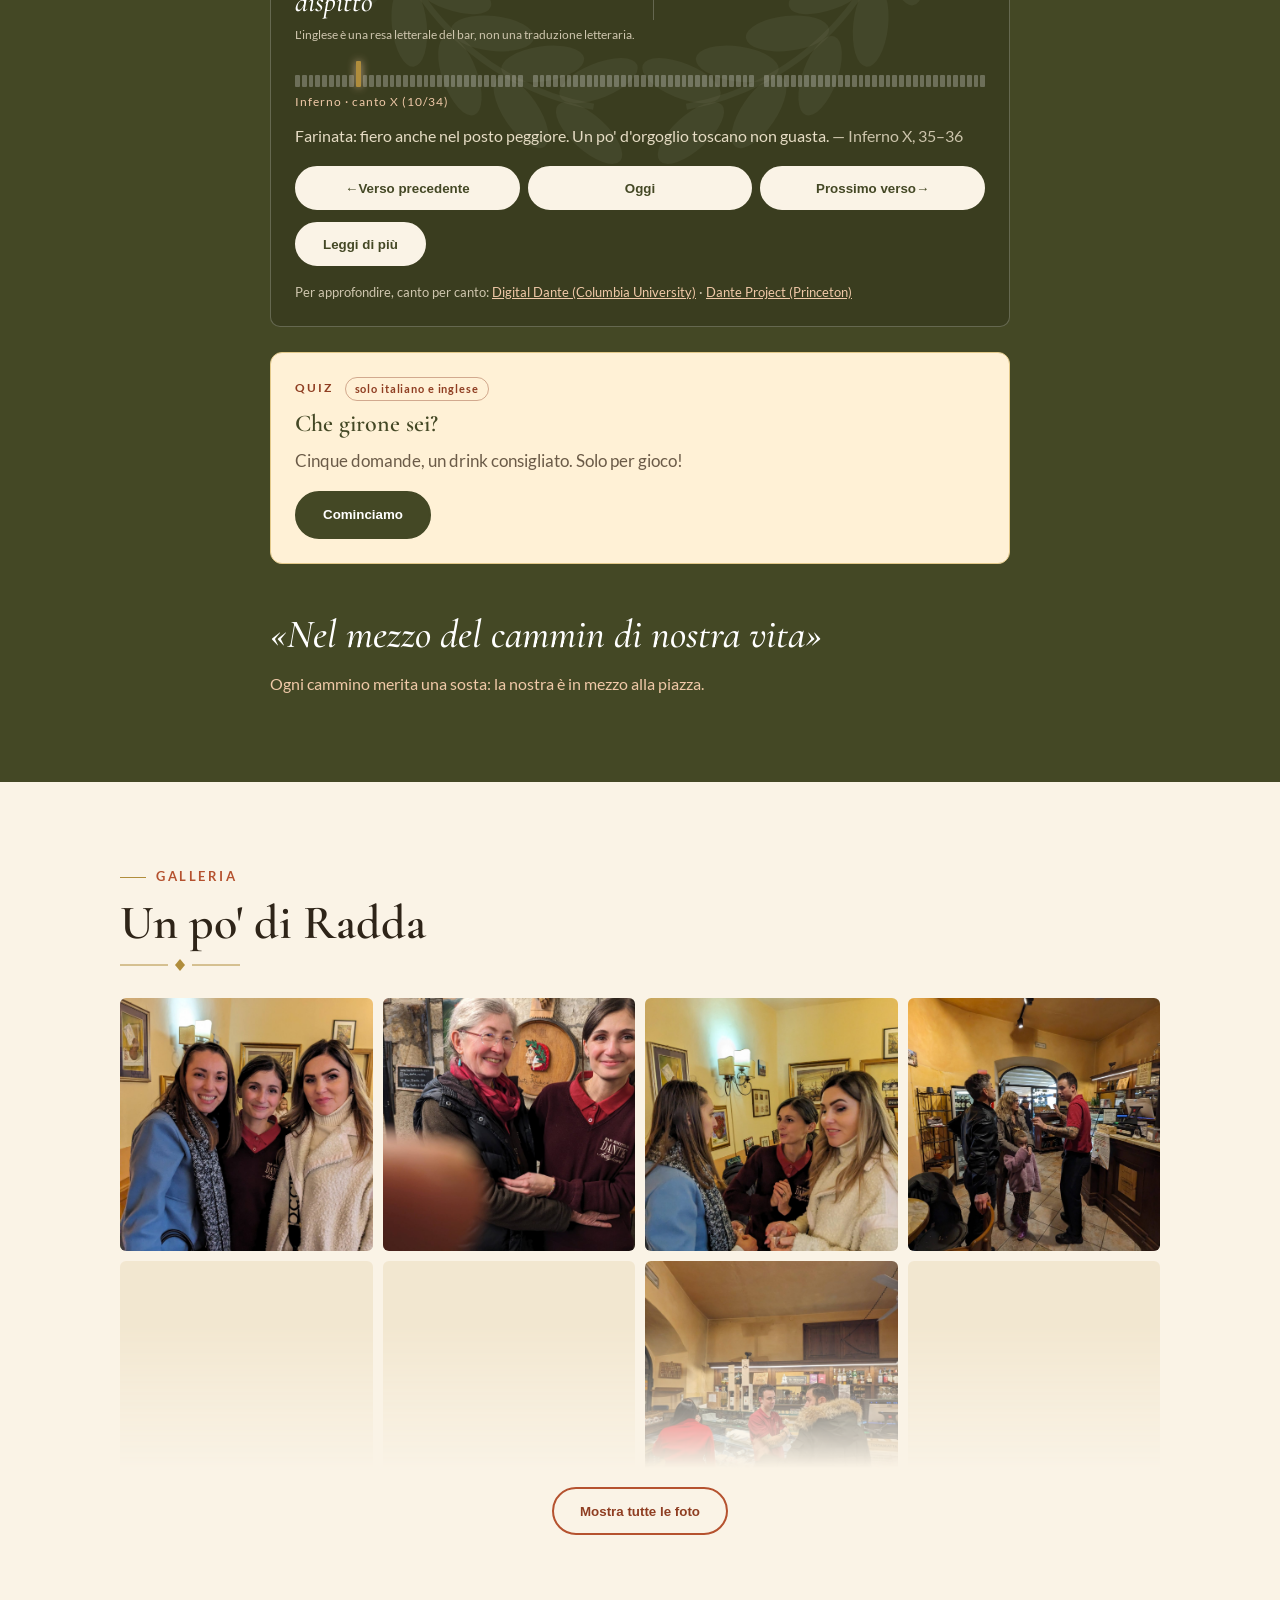
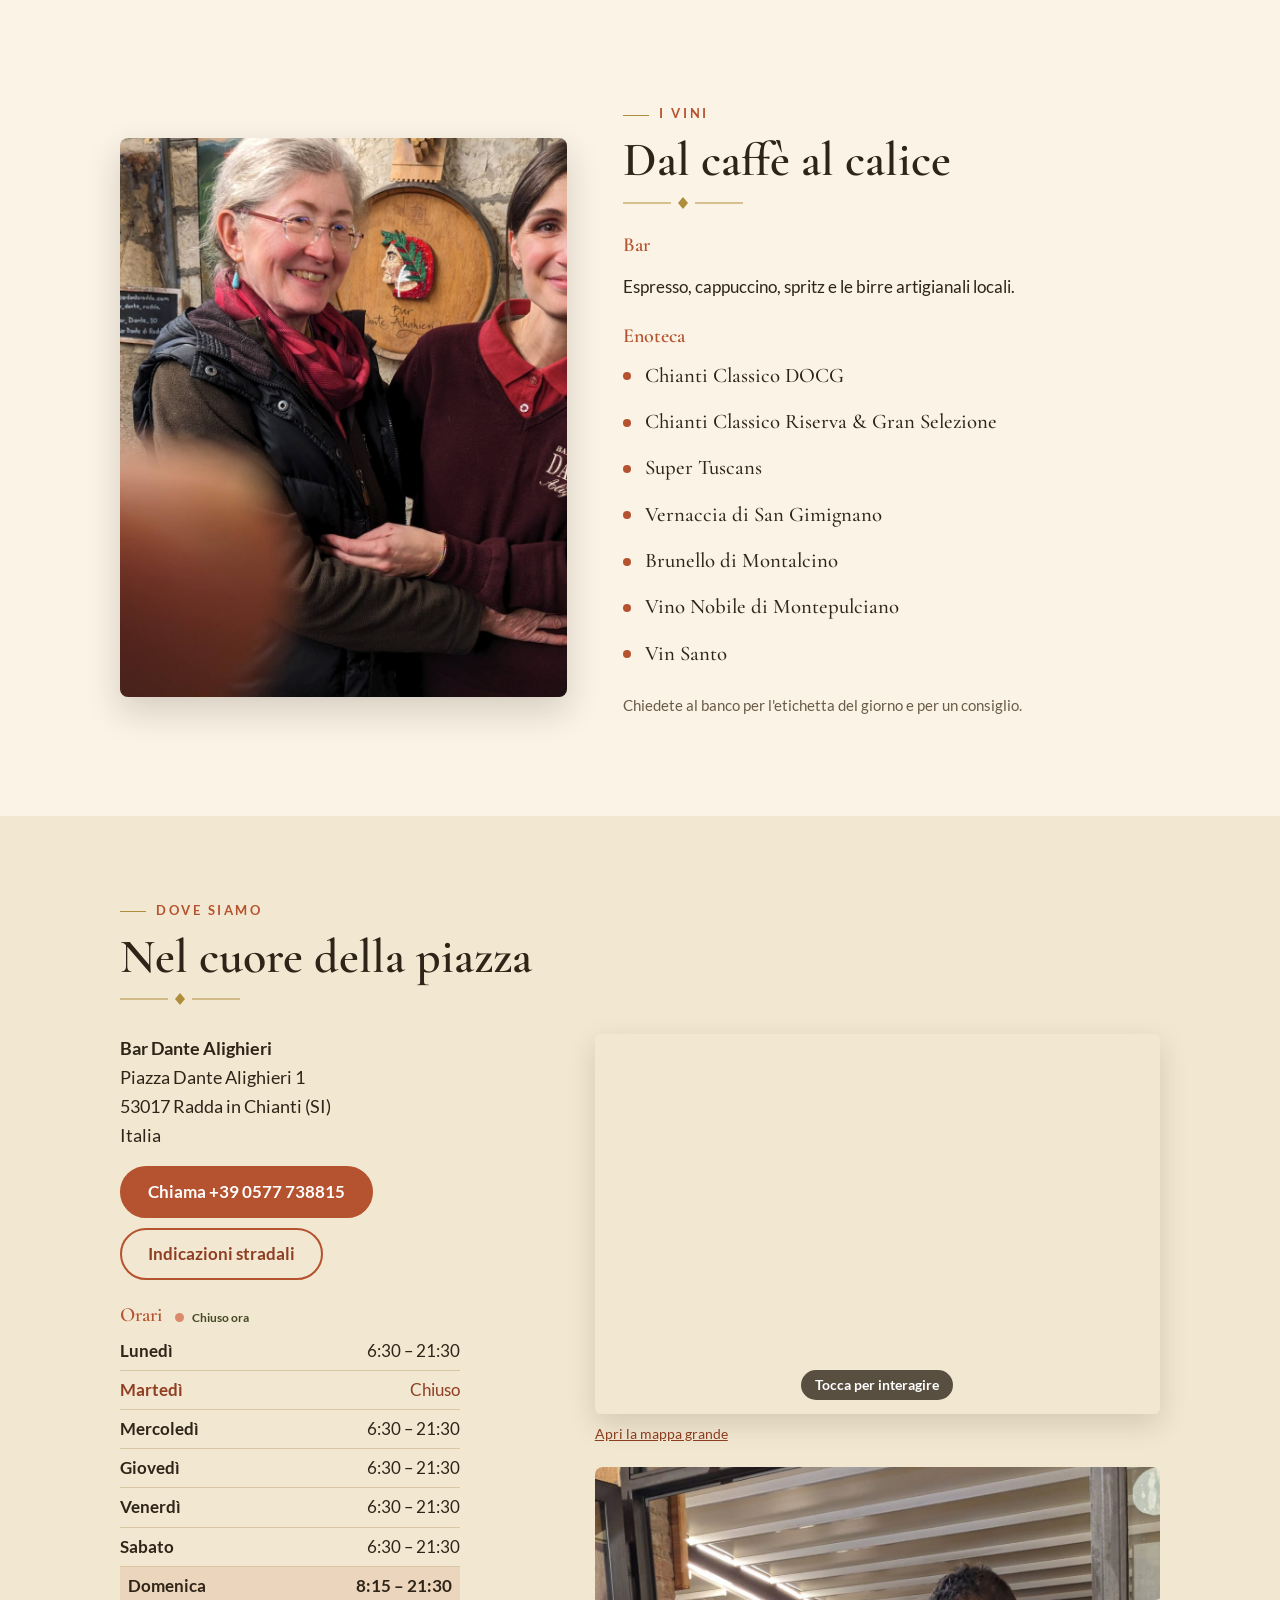
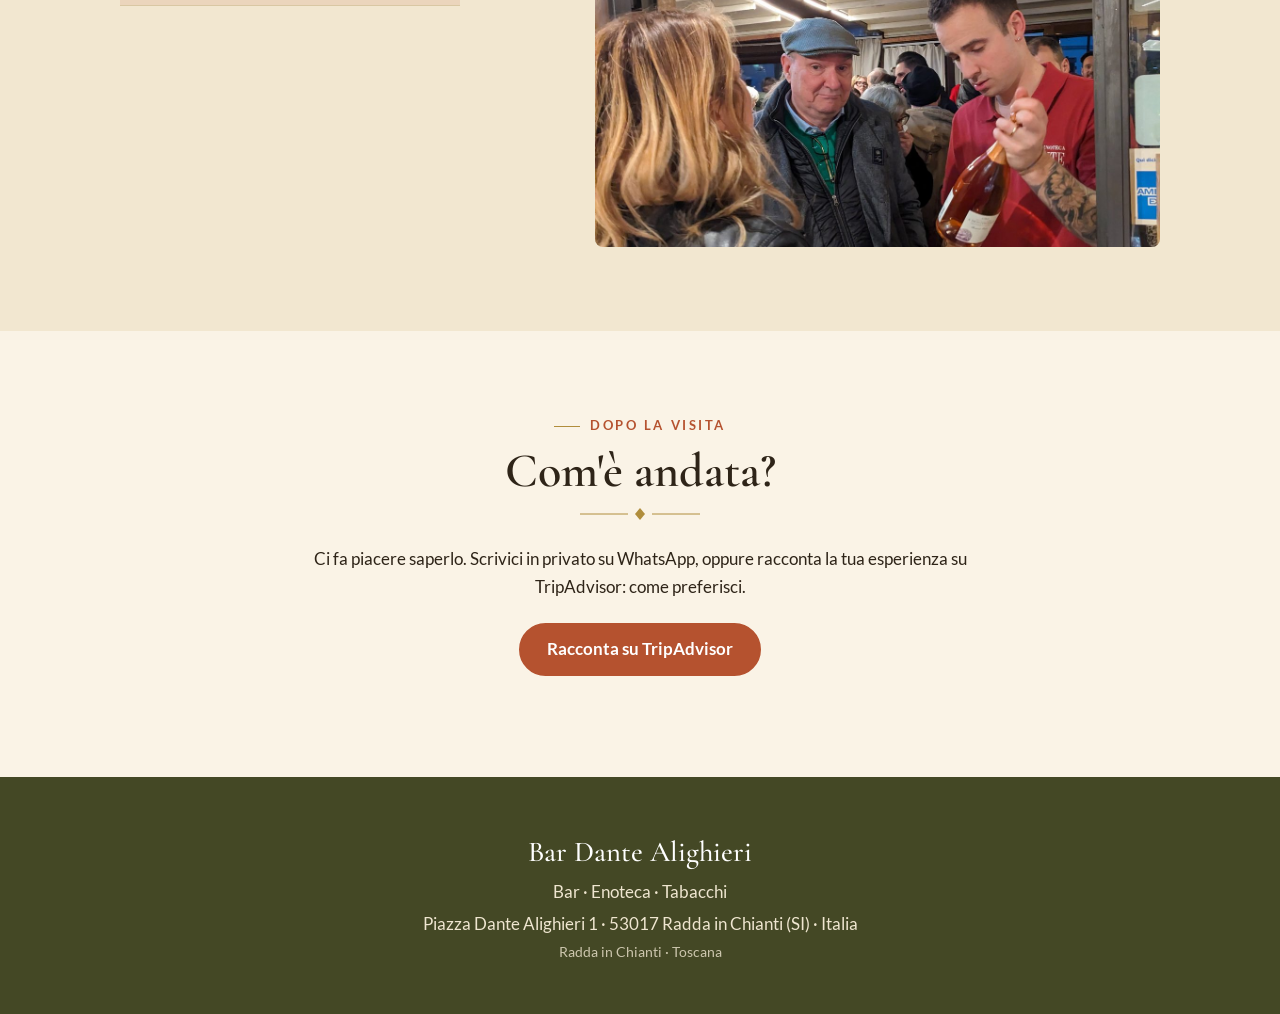
==== commit f9dbd99a: "Add opening-day photos from number two Curated album JPGs for hero, story, gallery, farewell; Call +" ====
--- a/index.html
+++ b/index.html
@@ -90,7 +90,8 @@
 <main>
 
 <!-- HOME -->
-<section class="hero" id="home">
+<section class="hero hero-has-photo" id="home">
+  <img class="hero-photo" src="photos/PXL_20250216_155055356.jpg" alt="La piazza di Radda e il Bar Dante Alighieri" data-alt-it="La piazza di Radda e il Bar Dante Alighieri" data-alt-en="The square in Radda and Bar Dante Alighieri" width="1200" height="1600" fetchpriority="high" decoding="async">
   <svg class="hero-laurel" aria-hidden="true" focusable="false"><use href="#laurel"/></svg>
   <div class="wrap hero-content">
     <p class="eyebrow">Bar · Enoteca · Tabacchi</p>
@@ -122,9 +123,9 @@
       <span lang="it">Dal caffè del mattino all'aperitivo: piatti della tradizione, bruschette, panini e vini al bicchiere. Prezzi in euro.</span><span lang="en">From morning coffee to aperitivo: traditional dishes, bruschette, sandwiches and wines by the glass. Prices in euro.</span>
     </p>
     <div class="photo-strip">
-      <img src="photos/photo-02.jpg" alt="Bruschette with tomato, grilled aubergine and cheese" loading="lazy" width="1200" height="1200">
-      <img src="photos/photo-03.jpg" alt="Pasta with tomato sauce in a decorated bowl" loading="lazy" width="1200" height="1200">
-      <img src="photos/photo-04.jpg" alt="Sliced porchetta with artichoke hearts" loading="lazy" width="1200" height="1200">
+      <img src="photos/PXL_20250216_175313437.jpg" alt="La vetrina dei dolci e delle paste fresche" data-alt-it="La vetrina dei dolci e delle paste fresche" data-alt-en="The pastry case with fresh sweets and cakes" loading="lazy" width="1200" height="1600">
+      <img src="photos/PXL_20250216_154427823.jpg" alt="Il bancone del Bar Dante con caffè e specialità" data-alt-it="Il bancone del Bar Dante con caffè e specialità" data-alt-en="The Bar Dante counter with coffee and specials" loading="lazy" width="1200" height="1600">
+      <img src="photos/PXL_20250216_160806565.jpg" alt="Consegna di una scatola di paste fresche" data-alt-it="Consegna di una scatola di paste fresche" data-alt-en="Handing over a box of fresh pastries" loading="lazy" width="1200" height="1600">
     </div>
     <p class="menu-ask"><span lang="it">Cosa ti va oggi?</span><span lang="en">What are you in the mood for?</span></p>
     <nav class="menu-tabs" id="menuFilter" aria-label="Menu">
@@ -360,14 +361,36 @@
         <a href="https://www.tripadvisor.com/Restaurant_Review-g235123-d2105959-Reviews-Bar_Dante-Radda_in_Chianti_Tuscany.html" target="_blank" rel="noopener"><span lang="it">Leggi le recensioni dei clienti →</span><span lang="en">Read guest reviews →</span></a>
       </p>
     </div>
-    <figure class="photo">
-      <img src="photos/photo-05.jpg" alt="Prosciutto, burrata and panzanella on one plate" loading="lazy" width="1200" height="800">
-    </figure>
+    <div class="story-photos">
+      <figure class="photo">
+        <img src="photos/PXL_20250216_164740882.jpg" alt="Virginia Midollini al bancone del Bar Dante" data-alt-it="Virginia Midollini al bancone del Bar Dante" data-alt-en="Virginia Midollini behind the bar at Bar Dante" loading="lazy" width="1200" height="1600">
+      </figure>
+      <figure class="photo">
+        <img src="photos/PXL_20250216_160526740.jpg" alt="Borse e regali per il passaggio di consegne" data-alt-it="Borse e regali per il passaggio di consegne" data-alt-en="Bags and gifts for the handover day" loading="lazy" width="1200" height="1600">
+      </figure>
+      <figure class="photo photo-gino">
+        <img src="photos/PXL_20250216_181447065.jpg" alt="Gino in braccio vicino a Virginia al bancone" data-alt-it="Gino in braccio vicino a Virginia al bancone" data-alt-en="Gino held close beside Virginia at the counter" loading="lazy" width="1600" height="1523">
+        <figcaption><span lang="it">Gino con Virginia</span><span lang="en">Gino with Virginia</span></figcaption>
+      </figure>
+      <figure class="photo">
+        <img src="photos/PXL_20250216_160521042.jpg" alt="Un momento della festa di passaggio al Bar Dante" data-alt-it="Un momento della festa di passaggio al Bar Dante" data-alt-en="A moment from the handover celebration at Bar Dante" loading="lazy" width="1200" height="1600">
+      </figure>
+      <figure class="photo">
+        <img src="photos/PXL_20250216_160806565.jpg" alt="Consegna di paste fresche tra vecchie e nuove mani" data-alt-it="Consegna di paste fresche tra vecchie e nuove mani" data-alt-en="Passing fresh pastries from old hands to new" loading="lazy" width="1200" height="1600">
+      </figure>
+      <figure class="photo">
+        <img src="photos/PXL_20250216_180203368.jpg" alt="Bouquet di fiori per il nuovo capitolo" data-alt-it="Bouquet di fiori per il nuovo capitolo" data-alt-en="A bouquet of flowers for the new chapter" loading="lazy" width="1200" height="1600">
+      </figure>
+    </div>
     <div class="timeline" aria-label="Storia / History">
       <div class="tl-item"><span class="tl-big"><span lang="it">40 anni</span><span lang="en">40 years</span></span><span class="tl-who">Fabrizio &amp; Carolyn</span></div>
       <svg class="tl-laurel" aria-hidden="true" focusable="false"><use href="#laurel"/></svg>
       <div class="tl-item"><span class="tl-big"><span lang="it">Dal febbraio 2025</span><span lang="en">Since February 2025</span></span><span class="tl-who">Claudio &amp; Virginia Midollini</span></div>
     </div>
+    <figure class="farewell-letter">
+      <img src="photos/IMG-20250130-WA0017.jpg" alt="Lettera di saluto: nuove mani, stesso cuore" data-alt-it="Lettera di saluto: nuove mani, stesso cuore" data-alt-en="Farewell letter: new hands, same heart" loading="lazy" width="738" height="1600">
+      <figcaption><span lang="it">Nuove mani, stesso cuore</span><span lang="en">New hands, same heart</span></figcaption>
+    </figure>
   </div>
 </section>
 
@@ -441,7 +464,7 @@
   </div>
 </section>
 
-<!-- GALLERIA — photos from the family collection, shown in the gallery below. -->
+<!-- GALLERIA — Feb 2025 handover + Helen Sadler album picks from photos.js (BDA_PHOTOS). -->
 <section class="section" id="galleria" hidden>
   <div class="wrap">
     <p class="eyebrow"><span lang="it">Galleria</span><span lang="en">Gallery</span></p>
@@ -455,7 +478,7 @@
 <section class="section" id="vini">
   <div class="wrap two-col reverse">
     <figure class="photo">
-      <img src="photos/photo-07.jpg" alt="Salad of rocket, figs, prosciutto, walnuts and fresh cheese" loading="lazy" width="1200" height="1200">
+      <img src="photos/PXL_20250216_173003876.jpg" alt="Interno del bar: bancone, vini e luce calda" data-alt-it="Interno del bar: bancone, vini e luce calda" data-alt-en="Inside the bar: counter, wines and warm light" loading="lazy" width="1600" height="1200">
     </figure>
     <div>
     <p class="eyebrow"><span lang="it">I vini</span><span lang="en">Wines &amp; drinks</span></p>
@@ -492,7 +515,7 @@
         </address>
         <div class="contact-actions">
           <!-- Phone per the bar's Google Business listing -->
-          <a class="btn" href="tel:+390577738815"><span lang="it">Chiama</span><span lang="en">Call</span> +39 0577 738815</a>
+          <a class="btn" href="tel:+390577738815"><span lang="it">Chiama&nbsp;+39 0577 738815</span><span lang="en">Call&nbsp;+39 0577 738815</span></a>
           <a class="btn btn-outline" href="https://www.google.com/maps/dir/?api=1&amp;destination=Piazza+Dante+Alighieri+1,+53017+Radda+in+Chianti+SI" target="_blank" rel="noopener"><span lang="it">Indicazioni stradali</span><span lang="en">Get directions</span></a>
           <!-- WhatsApp: hidden until a real number is set in config.js (TO-CONFIRM — family to provide). -->
           <a class="btn btn-wa" id="waBtn" href="#" target="_blank" rel="noopener" hidden>WhatsApp</a>
@@ -524,7 +547,7 @@
         </div>
         <a class="map-link" href="https://www.openstreetmap.org/?mlat=43.4885&amp;mlon=11.3760#map=18/43.4885/11.3760" target="_blank" rel="noopener"><span lang="it">Apri la mappa grande</span><span lang="en">Open larger map</span></a>
       <figure class="visit-photo">
-        <img src="photos/photo-11.jpg" alt="A man slicing cured ham at the counter" loading="lazy" width="1200" height="1200">
+        <img src="photos/PXL_20250216_170642327.jpg" alt="Borse e fiori all’ingresso del Bar Dante" data-alt-it="Borse e fiori all’ingresso del Bar Dante" data-alt-en="Bags and flowers at the entrance of Bar Dante" loading="lazy" width="1200" height="1600">
       </figure>
       </div>
     </div>
--- a/styles.css
+++ b/styles.css
@@ -55,11 +55,14 @@
 .bars,.bars::before,.bars::after{display:block;width:24px;height:2px;background:var(--ink);position:relative;content:""}
 .bars::before{position:absolute;top:-7px}.bars::after{position:absolute;top:7px}
 
-/* hero — no photo on purpose (real photos are pending): warm gradient + a laurel wreath */
+/* hero — warm gradient fallback; .hero-has-photo layers a real handover photo underneath */
 .hero{position:relative;min-height:calc(100svh - 65px);max-height:760px;display:flex;align-items:center;color:#fff;overflow:hidden;
   background:radial-gradient(120% 90% at 85% 10%,#a24a2a 0%,rgba(162,74,42,0) 60%),linear-gradient(160deg,#6c2d19 0%,#7d3a20 38%,#444825 100%)}
-.hero-laurel{position:absolute;right:-90px;top:50%;width:min(620px,95vw);height:min(620px,95vw);transform:translateY(-50%);color:rgba(250,243,230,.11);pointer-events:none}
-.hero-content{position:relative;padding-top:56px;padding-bottom:56px}
+.hero-photo{position:absolute;inset:0;width:100%;height:100%;object-fit:cover;object-position:50% 35%;z-index:0;pointer-events:none}
+.hero-has-photo::before{content:"";position:absolute;inset:0;z-index:1;pointer-events:none;
+  background:linear-gradient(105deg,rgba(60,28,16,.78) 0%,rgba(60,28,16,.55) 42%,rgba(60,28,16,.28) 100%)}
+.hero-laurel{position:absolute;right:-90px;top:50%;width:min(620px,95vw);height:min(620px,95vw);transform:translateY(-50%);color:rgba(250,243,230,.11);pointer-events:none;z-index:2}
+.hero-content{position:relative;padding-top:56px;padding-bottom:56px;z-index:3}
 .eyebrow{font-weight:700;letter-spacing:.2em;text-transform:uppercase;font-size:.8rem;color:var(--terracotta);margin:0 0 .6rem}
 .hero .eyebrow{color:#f0c9a8}
 h1,h2,h3{font-family:var(--serif);font-weight:600;line-height:1.1;margin:0 0 .5em}
@@ -227,7 +230,8 @@
 .hours tr.today th,.hours tr.today td{font-weight:700;background:rgba(181,82,47,.12)}
 .hours tr.today th{padding-left:8px}.hours tr.today td{padding-right:8px}
 
-/* menu: fold-open categories on phones (everything is open on bigger screens) */
+/* menu: fold-open categories on phones (everything is open on bigger screens).
+   Verified 2026-11-06: drinks/wines menu cards stack to one column below 820px. */
 @media (max-width:820px){
   .menu-grid{columns:1;margin-top:14px}
   .menu-card{padding:0;margin-bottom:12px}
@@ -239,9 +243,29 @@
   .js .menu-card:not(.open) .card-body{display:none}
 }
 
+
+/* FORCE single-column drinks/wines on phones (menu-grid + #vini two-col + wine-list) */
+@media (max-width:820px){
+  .menu-grid,#vini .menu-grid{columns:1 !important}
+  #vini .two-col,#vini .two-col.reverse{grid-template-columns:1fr !important}
+  .wine-list{columns:1 !important}
+}
+@media (max-width:620px){
+  .menu-grid{columns:1 !important}
+  #vini .two-col{grid-template-columns:1fr !important}
+}
 /* gallery (hidden until photos exist) */
 main img{cursor:zoom-in}
 .gallery{display:grid;grid-template-columns:repeat(4,1fr);gap:10px;margin-top:26px}
+/* gallery phone: 2 cols then 1 */
+@media (max-width:820px){
+  .gallery{grid-template-columns:repeat(2,1fr);gap:8px}
+  .gallery.collapsed{max-height:calc(2 * (50vw - 18px) + 8px)}
+}
+@media (max-width:620px){
+  .gallery{grid-template-columns:1fr;gap:8px}
+  .gallery.collapsed{max-height:calc(2 * (100vw - 48px) + 8px)}
+}
 .g-tile{padding:0;border:0;background:var(--cream-2);border-radius:6px;overflow:hidden;aspect-ratio:1;cursor:zoom-in;display:block}
 .g-tile img{width:100%;height:100%;object-fit:cover;transition:transform .35s}
 .g-tile:hover img{transform:scale(1.04)}
@@ -344,7 +368,7 @@
 .eyebrow::before{content:"";display:inline-block;width:26px;height:1px;background:var(--gold);vertical-align:middle;margin-right:10px}
 .section h2::after{content:"";display:block;width:120px;height:14px;margin-top:.55rem;background:url("data:image/svg+xml,%3Csvg xmlns='http://www.w3.org/2000/svg' viewBox='0 0 120 14'%3E%3Cpath d='M0 7h48M72 7h48' stroke='%23b08d3c' stroke-width='1'/%3E%3Cpath d='M60 1l5 6-5 6-5-6z' fill='%23b08d3c'/%3E%3C/svg%3E") left center/contain no-repeat}
 .center h2::after{margin-left:auto;margin-right:auto;background-position:center}
-.hero::after{content:"";position:absolute;inset:14px;border:1px solid rgba(240,201,168,.38);pointer-events:none}
+.hero::after{content:"";position:absolute;inset:14px;border:1px solid rgba(240,201,168,.38);pointer-events:none;z-index:2}
 .hero-story{margin:-.2rem 0 .9rem;font-family:var(--serif);font-style:italic;font-size:clamp(1.25rem,3.6vw,1.7rem);color:#f0c9a8}
 .menu-card{border-color:#d9c9a3;box-shadow:inset 0 0 0 4px var(--cream),inset 0 0 0 5px #e0cfa4}
 .menu-card h3{letter-spacing:.02em}
@@ -392,14 +416,20 @@
 .photo img{width:100%;aspect-ratio:4/5;object-fit:cover;border-radius:8px;background:var(--cream-2);box-shadow:0 14px 34px rgba(46,36,24,.18)}
 #chi-siamo .two-col{align-items:start;row-gap:28px}
 #chi-siamo .two-col > div:first-child{grid-row:1 / span 2}
-#chi-siamo .photo img{aspect-ratio:3/2}
+#chi-siamo .photo img{aspect-ratio:3/4;object-position:50% 20%}
+.story-photos{display:grid;gap:14px}
+.story-photos .photo figcaption,.farewell-letter figcaption{margin:.45rem 0 0;font-size:.92rem;color:var(--muted);font-style:italic}
+.photo-gino img{object-position:50% 18%}
+.farewell-letter{margin:8px 0 0;grid-column:1 / -1}
+.farewell-letter img{width:min(420px,100%);max-height:560px;object-fit:contain;object-position:top center;border-radius:8px;background:var(--cream-2);box-shadow:0 14px 34px rgba(46,36,24,.18);display:block}
 .photo-strip{display:grid;grid-template-columns:repeat(3,1fr);gap:12px;margin-top:26px}
 .photo-strip img{width:100%;aspect-ratio:4/3;object-fit:cover;border-radius:6px;background:var(--cream-2)}
 .visit-photo{margin:.8rem 0 0}
 .visit-photo img{width:100%;max-height:380px;object-fit:cover;object-position:50% 25%;border-radius:8px;background:var(--cream-2)}
 @media (max-width:820px){
   .two-col.reverse .photo{order:2}
-  .photo img,#chi-siamo .photo img{aspect-ratio:4/3}
+  .photo img{aspect-ratio:4/3}
+  #chi-siamo .photo img{aspect-ratio:3/4}
   /* phones: the menu is what people came for, so the three food photos become one slim swipeable row */
   .photo-strip{display:flex;overflow-x:auto;gap:8px;margin:16px -20px 0;padding:0 20px;scroll-snap-type:x mandatory;scroll-padding-left:20px;scrollbar-width:none;-webkit-overflow-scrolling:touch}
   .photo-strip::-webkit-scrollbar{display:none}
@@ -443,6 +473,10 @@
 .verse-controls{display:flex;flex-wrap:wrap;gap:8px;margin:0 0 12px}
 .verse-controls .btn{flex:1 1 0;min-width:0;justify-content:center;text-align:center;padding:10px 6px}
 .verse-controls .btn,#verseExpand{min-height:44px;white-space:normal}
+@media (max-width:380px){ /* smallest phones: Previous | Next side by side, Today full width below, so no label or arrow is clipped */
+  .verse-controls .btn{flex:1 1 calc(50% - 4px);padding:10px 8px}
+  #versePrev{order:1}#verseNext{order:2}#verseToday{order:3;flex-basis:100%}
+}
 .verse-controls .btn:focus-visible,#verseExpand:focus-visible,.verse-deeper a:focus-visible{outline:3px solid #f0c9a8;outline-offset:4px}
 .verse-deeper{margin-top:16px;padding-top:12px;border-top:1px solid rgba(255,255,255,.22);color:#e6dcc4;overflow-wrap:anywhere}
 .verse-deeper[hidden]{display:none}
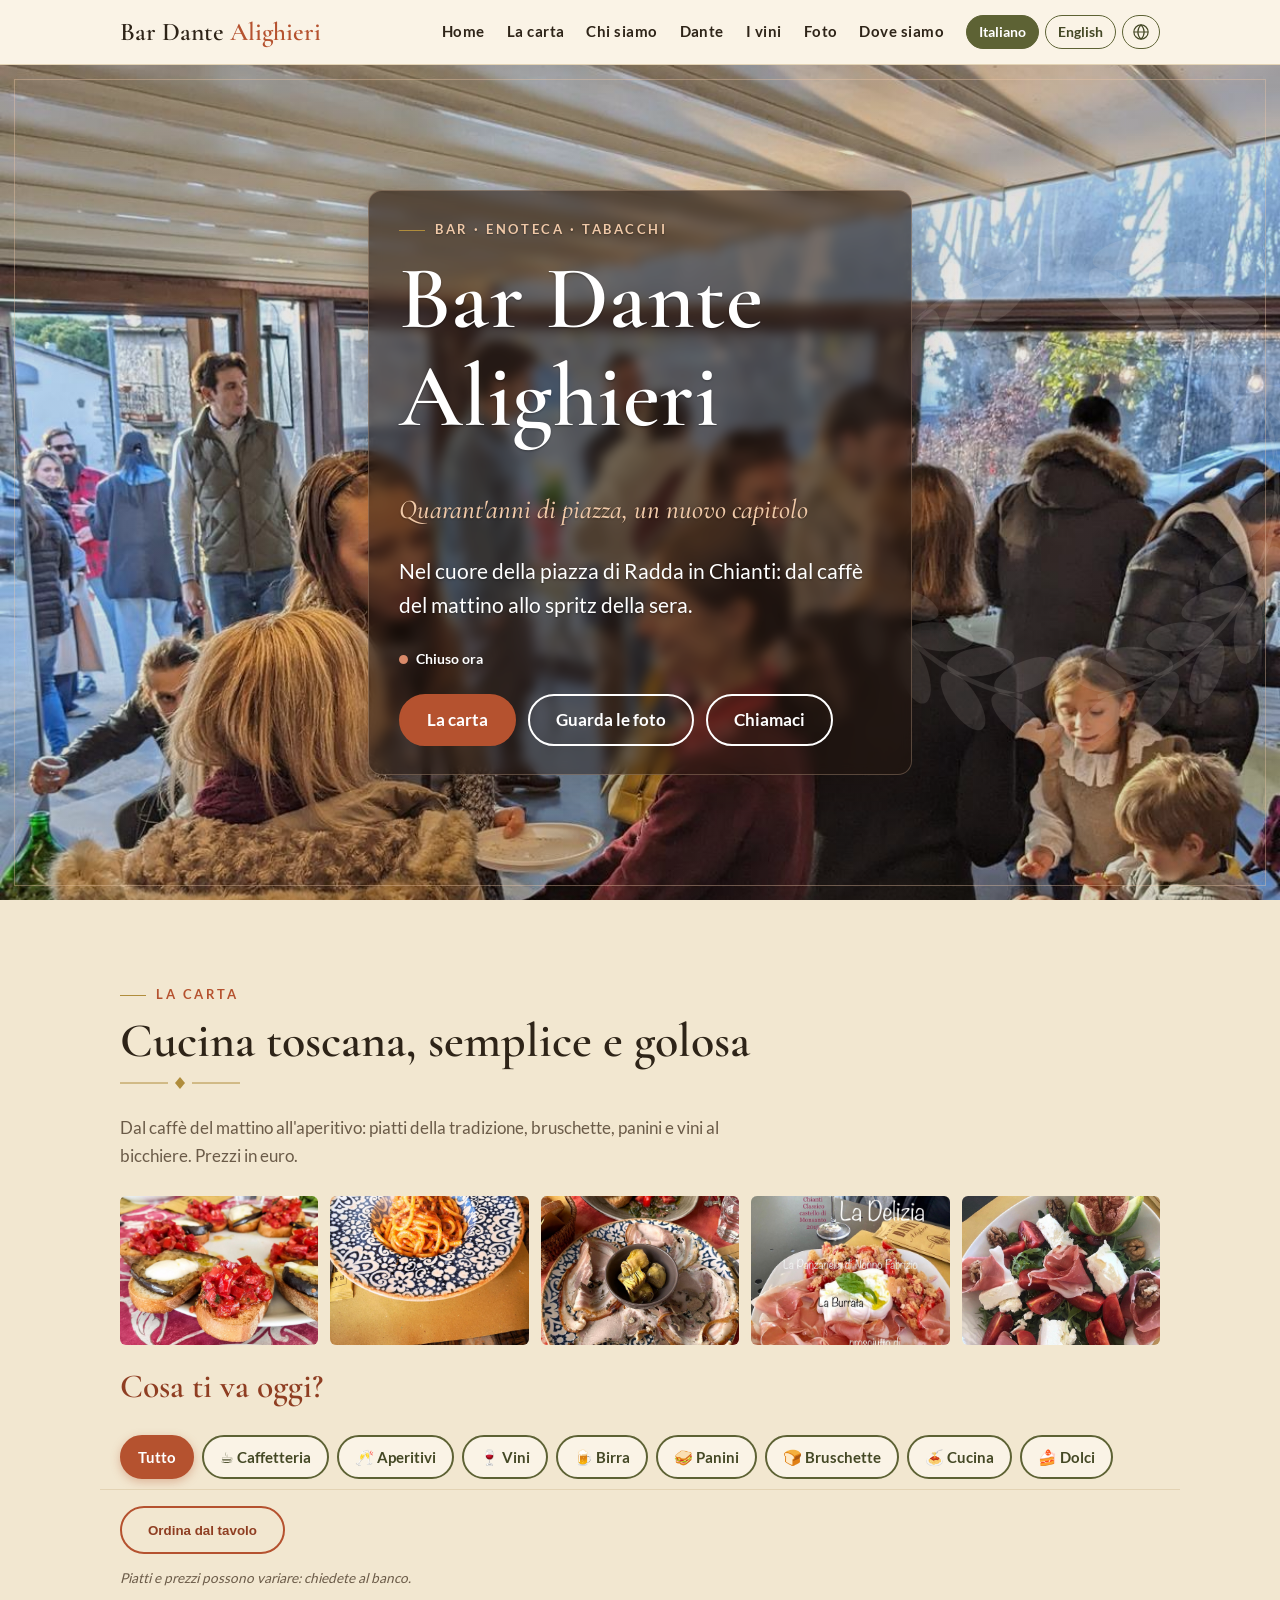
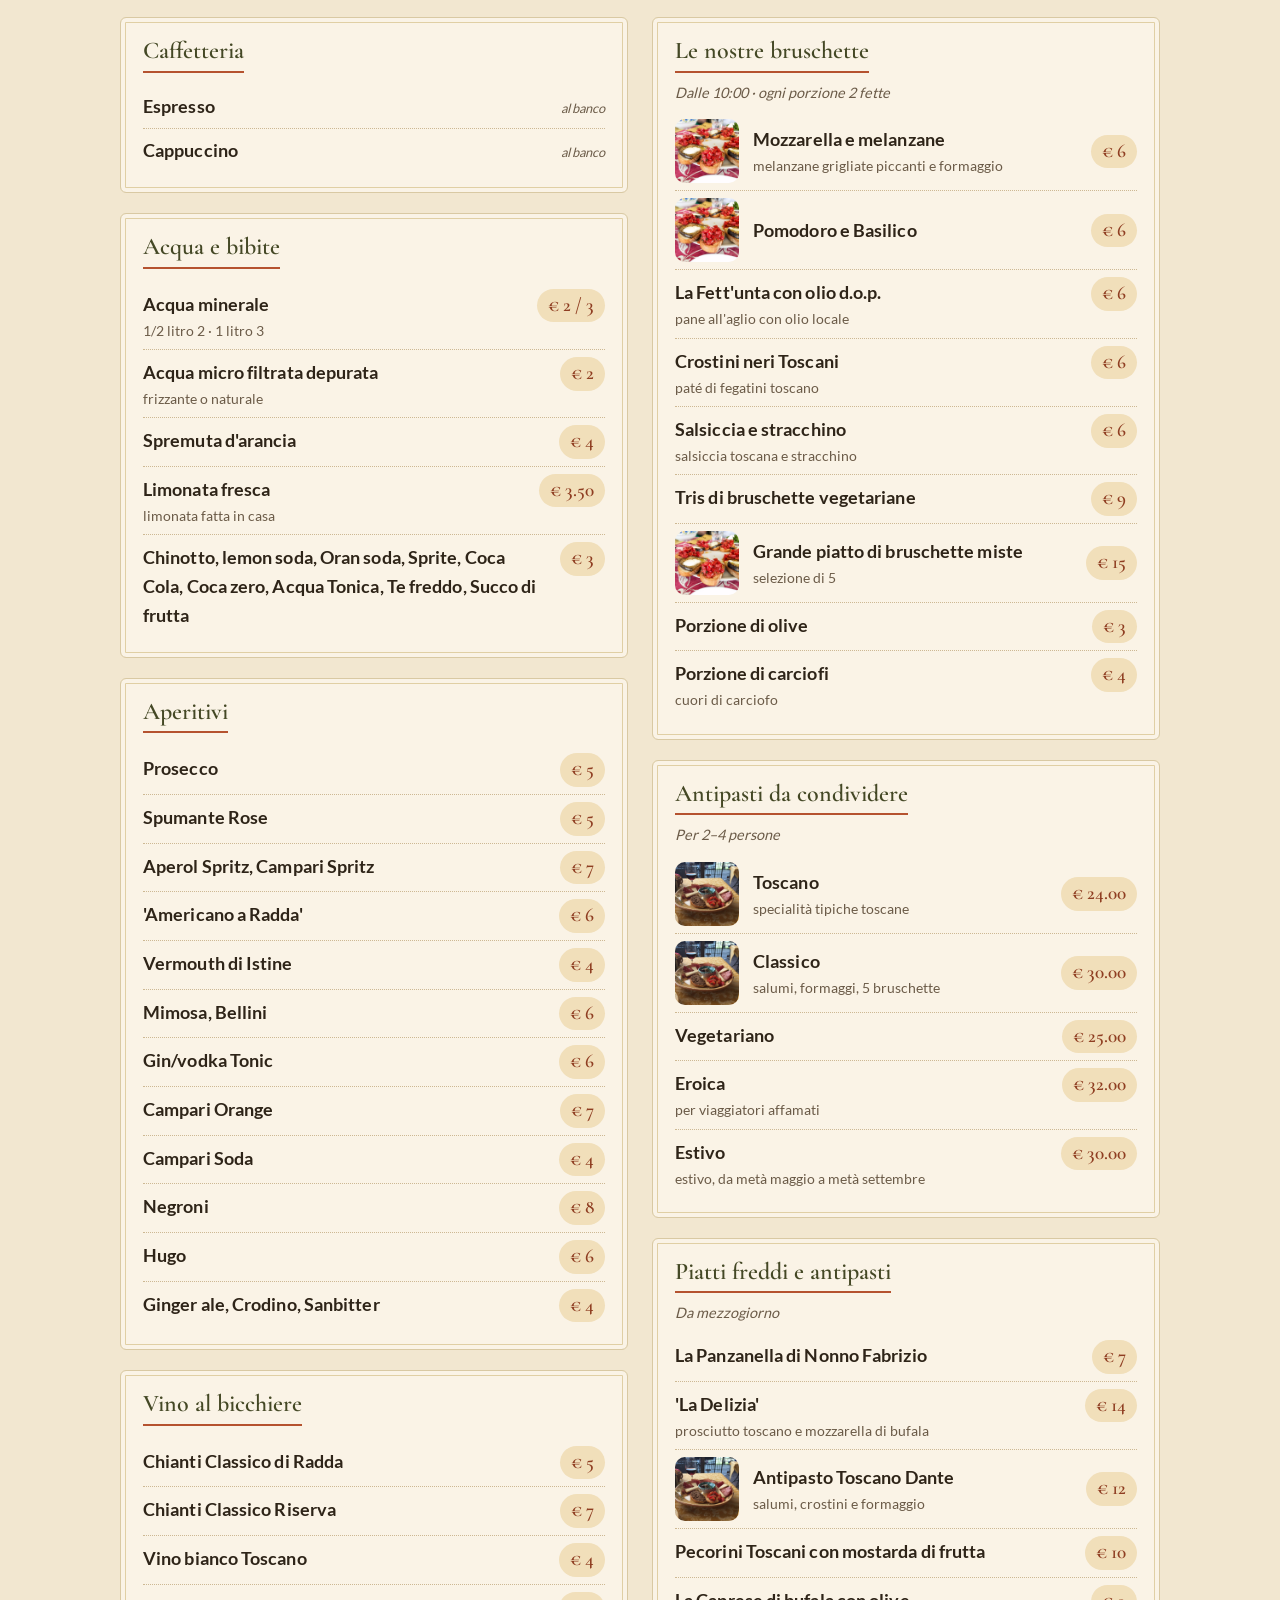
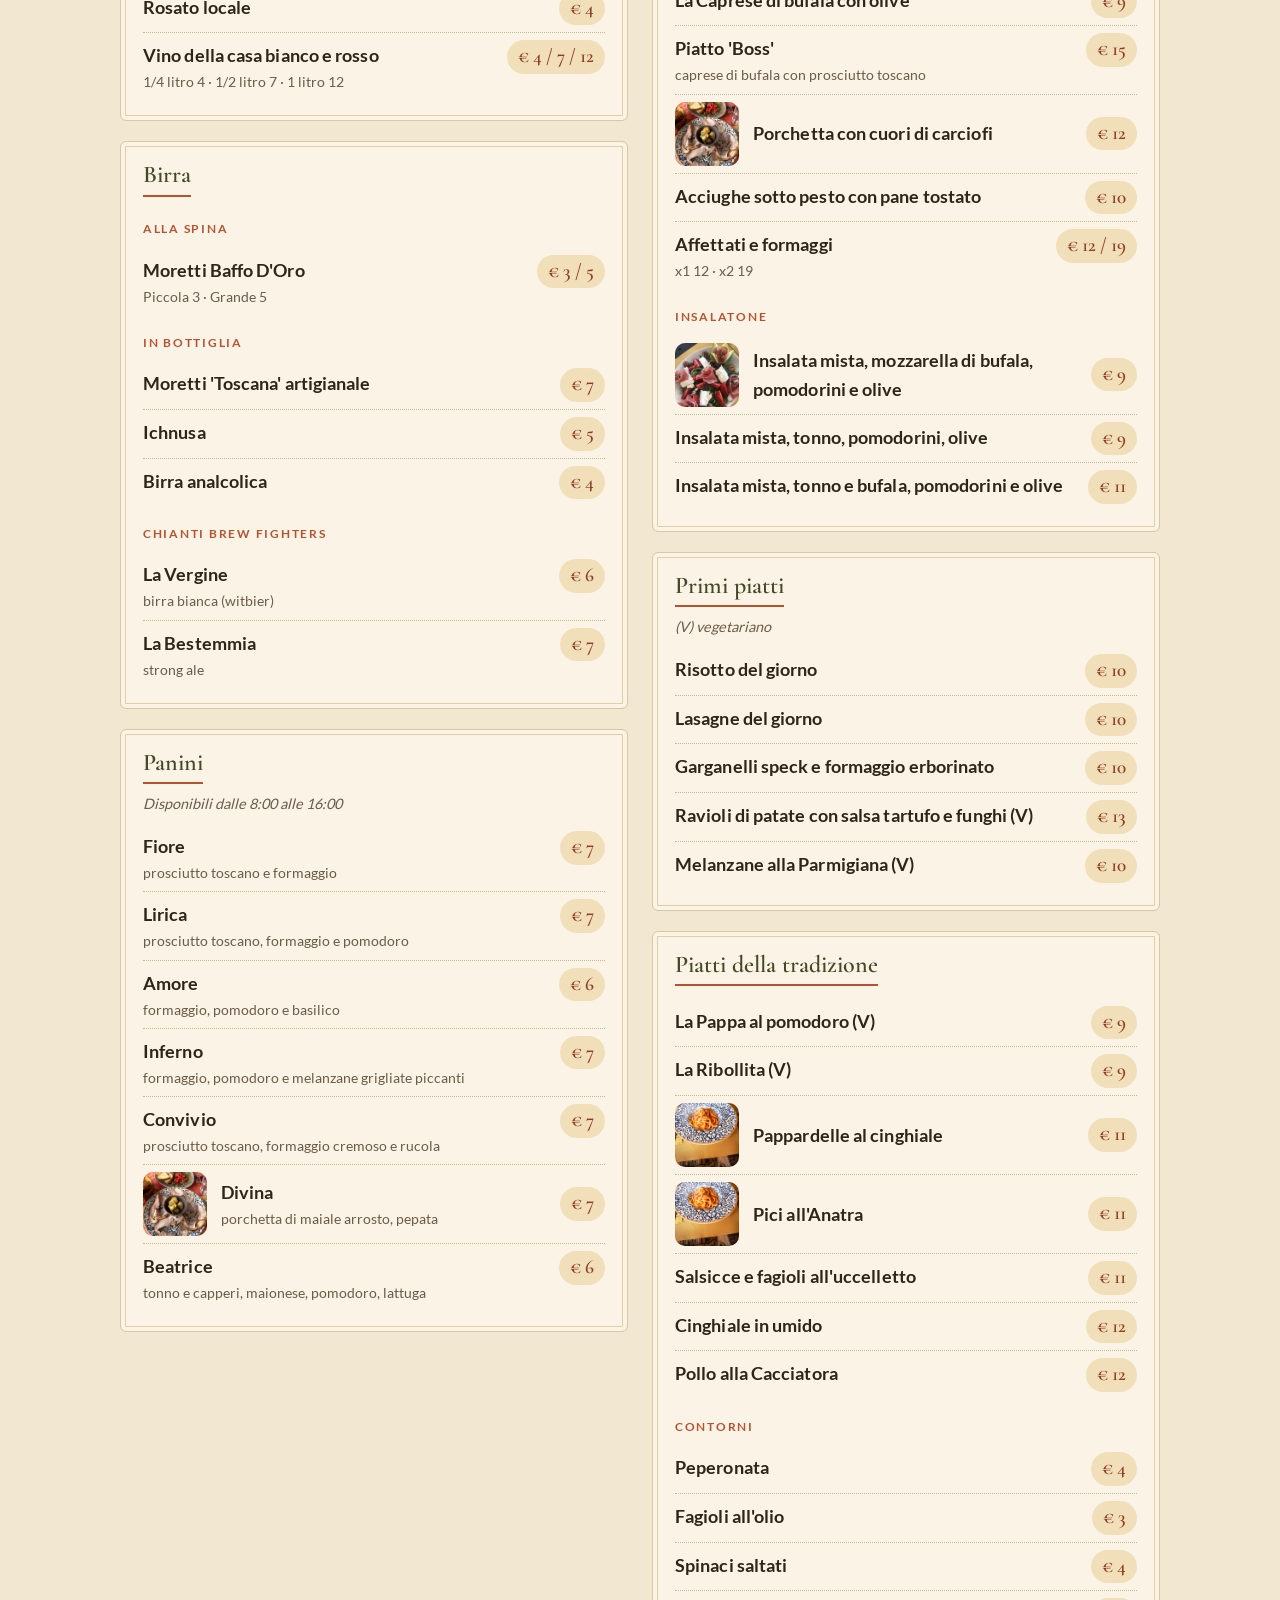
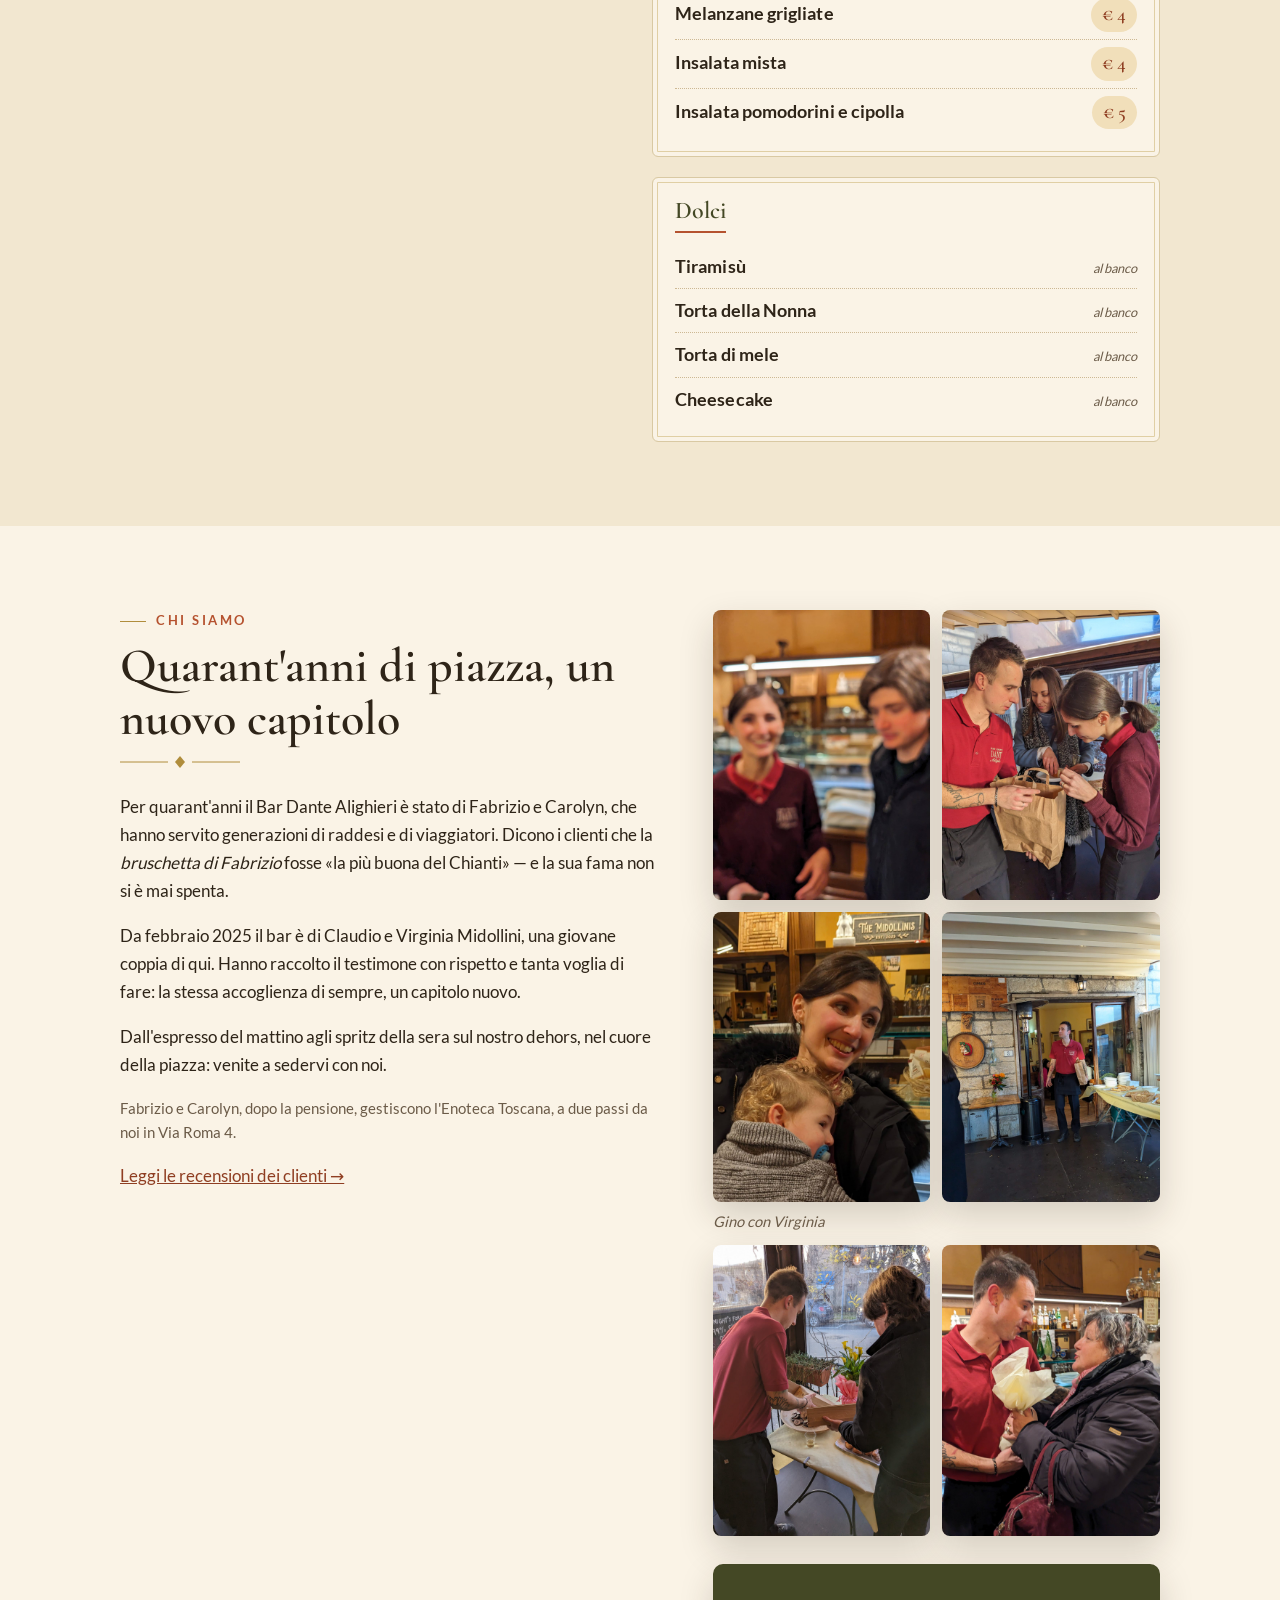
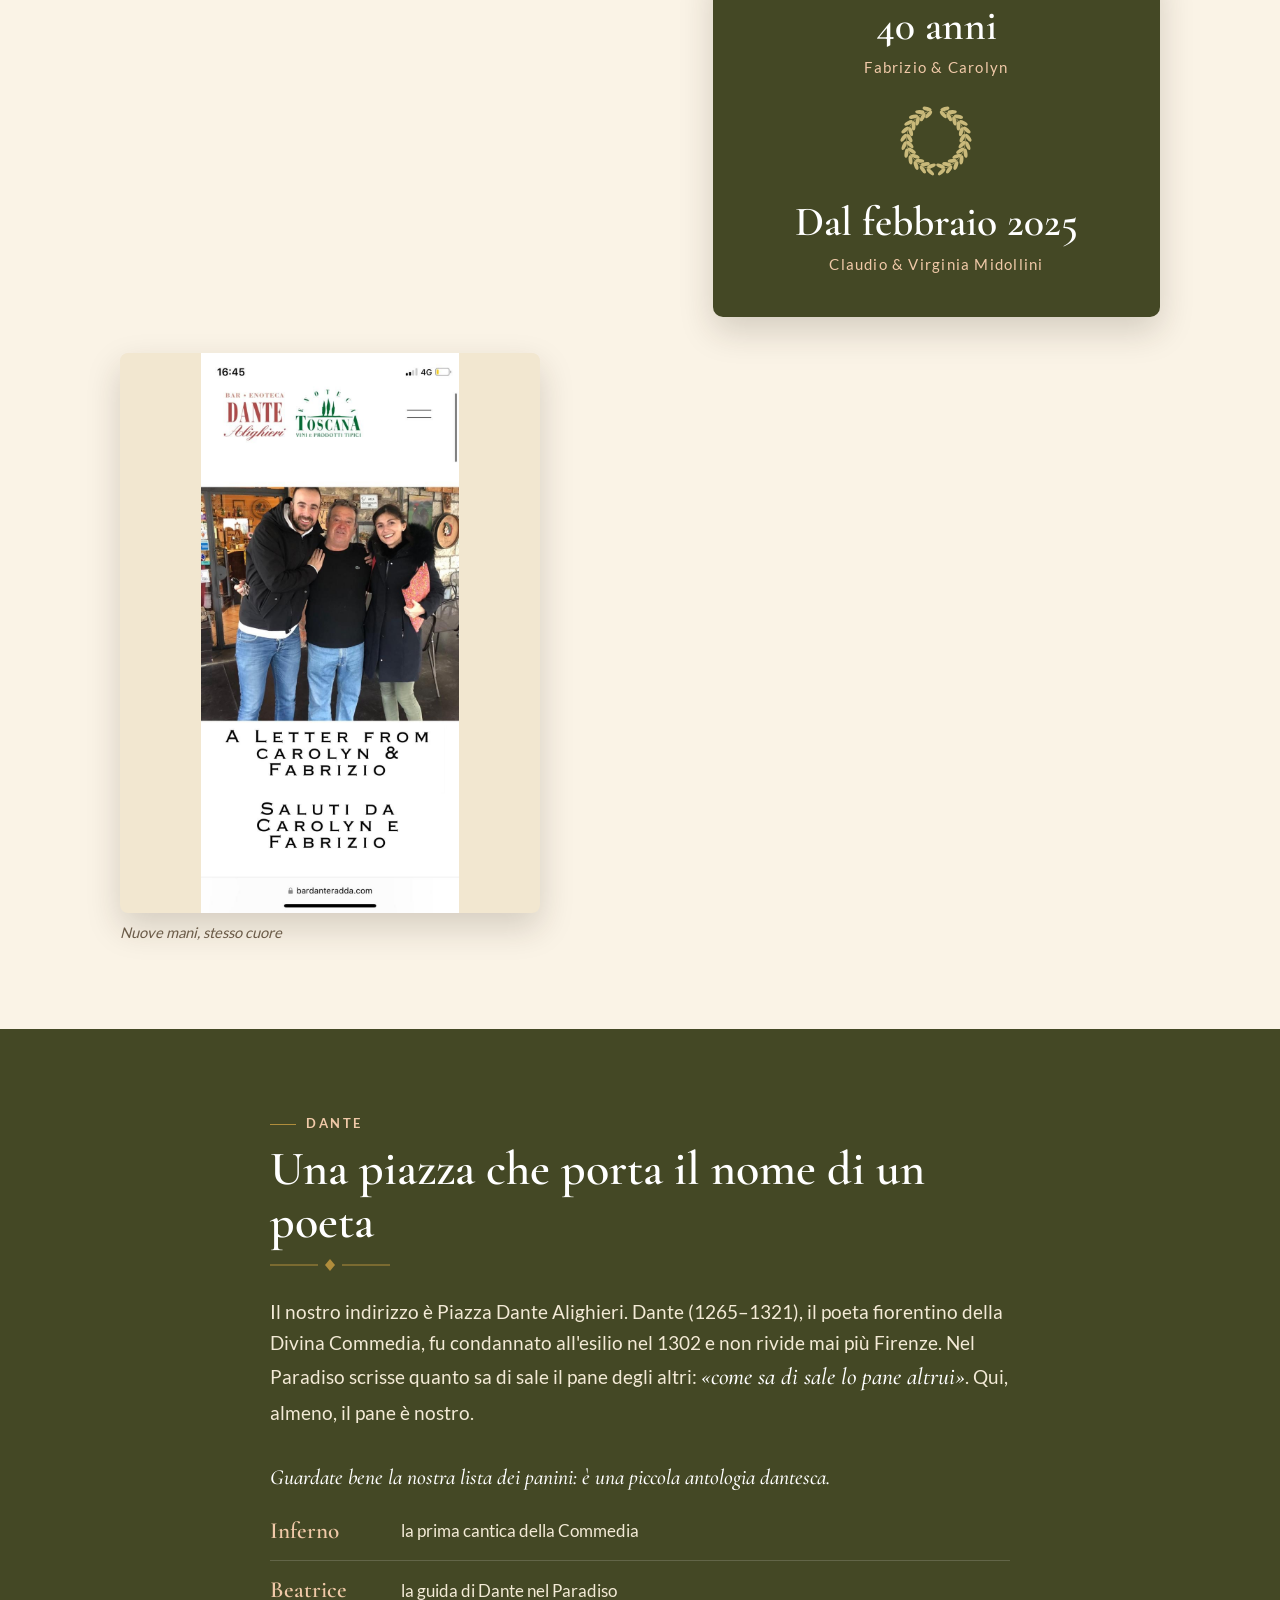
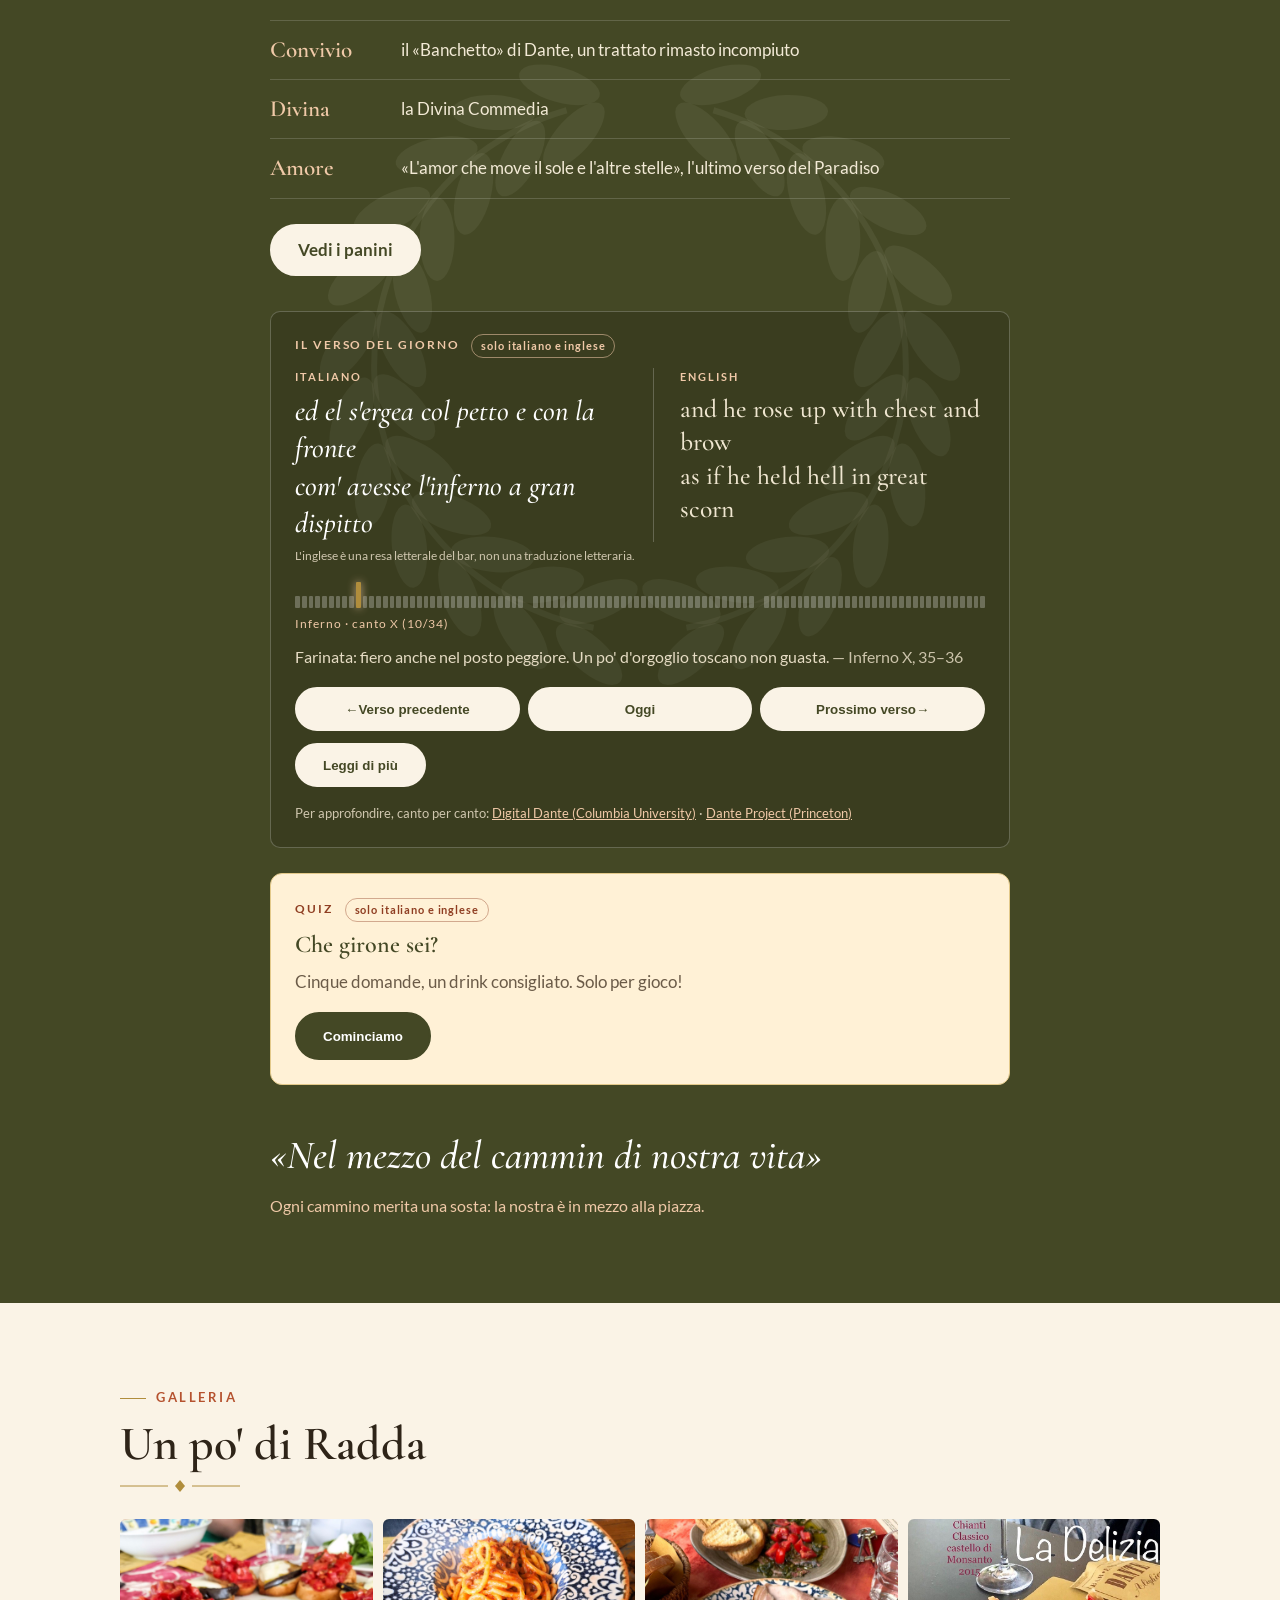
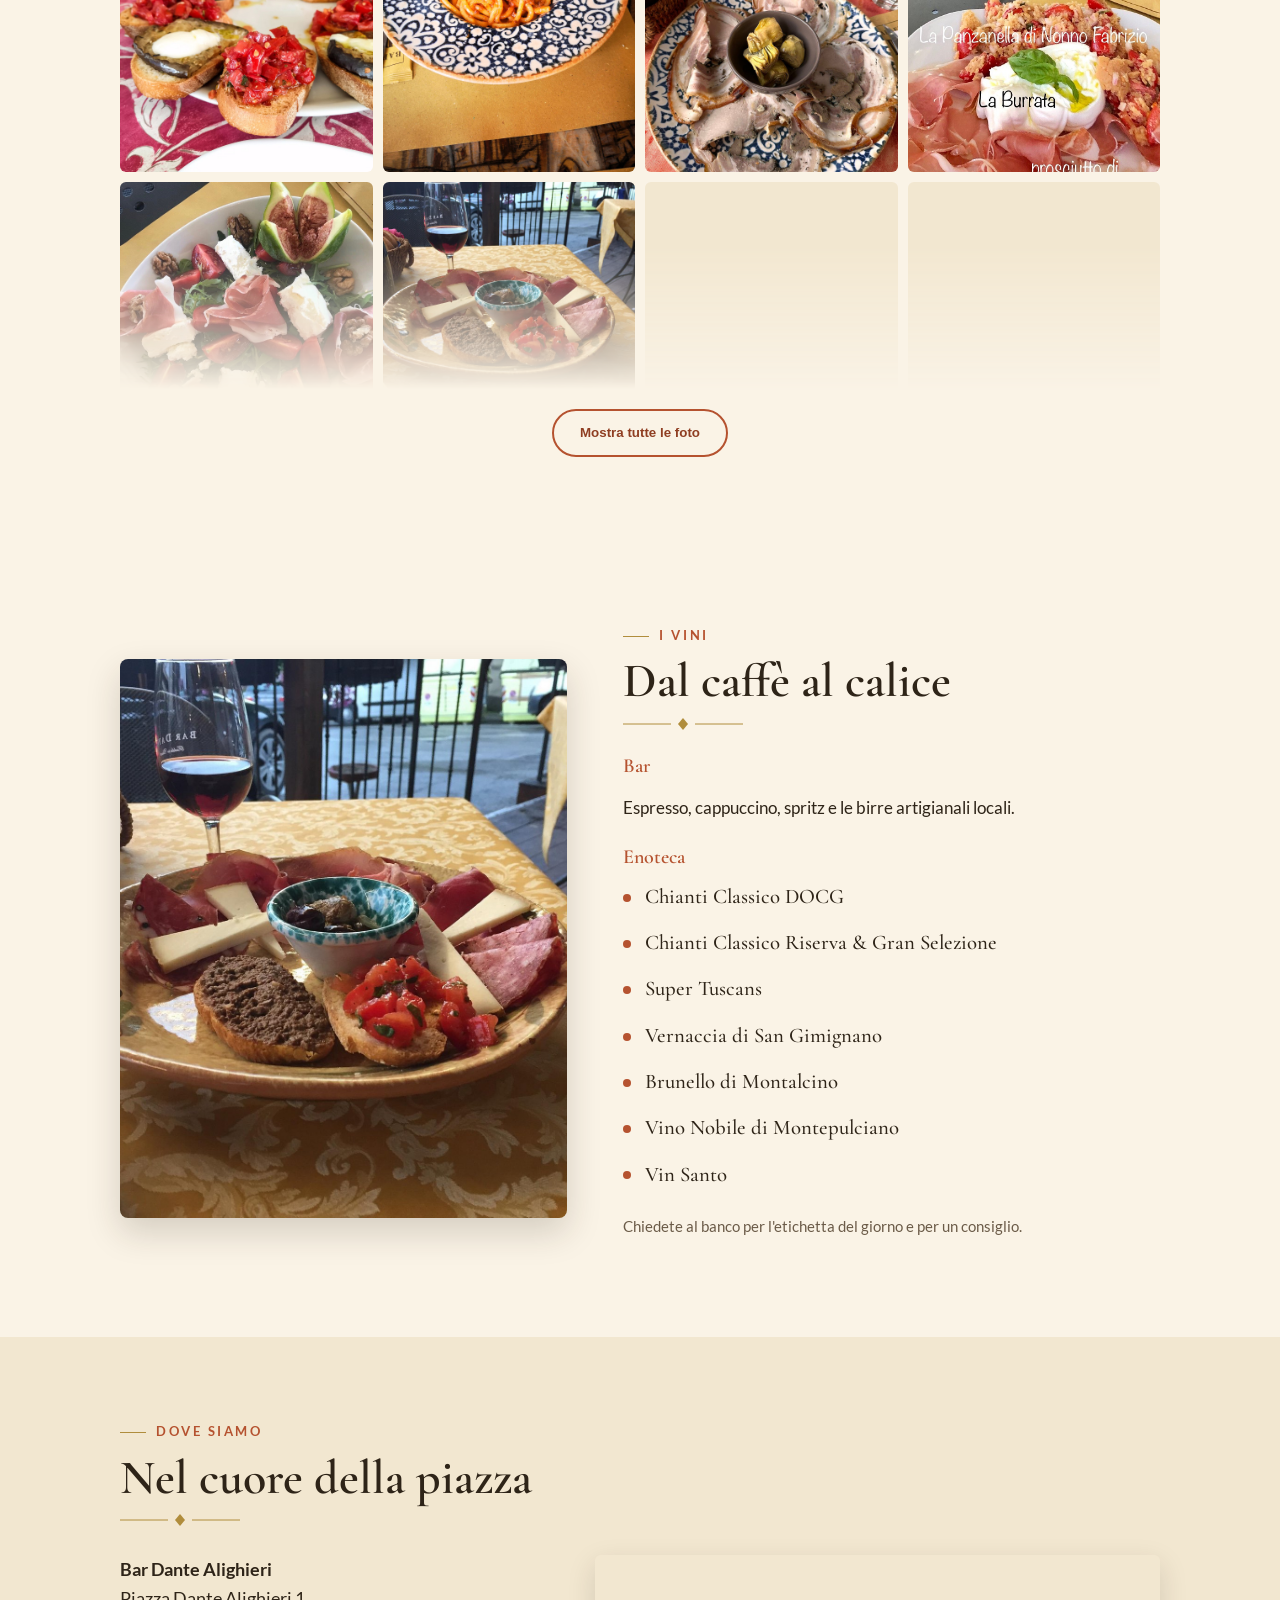
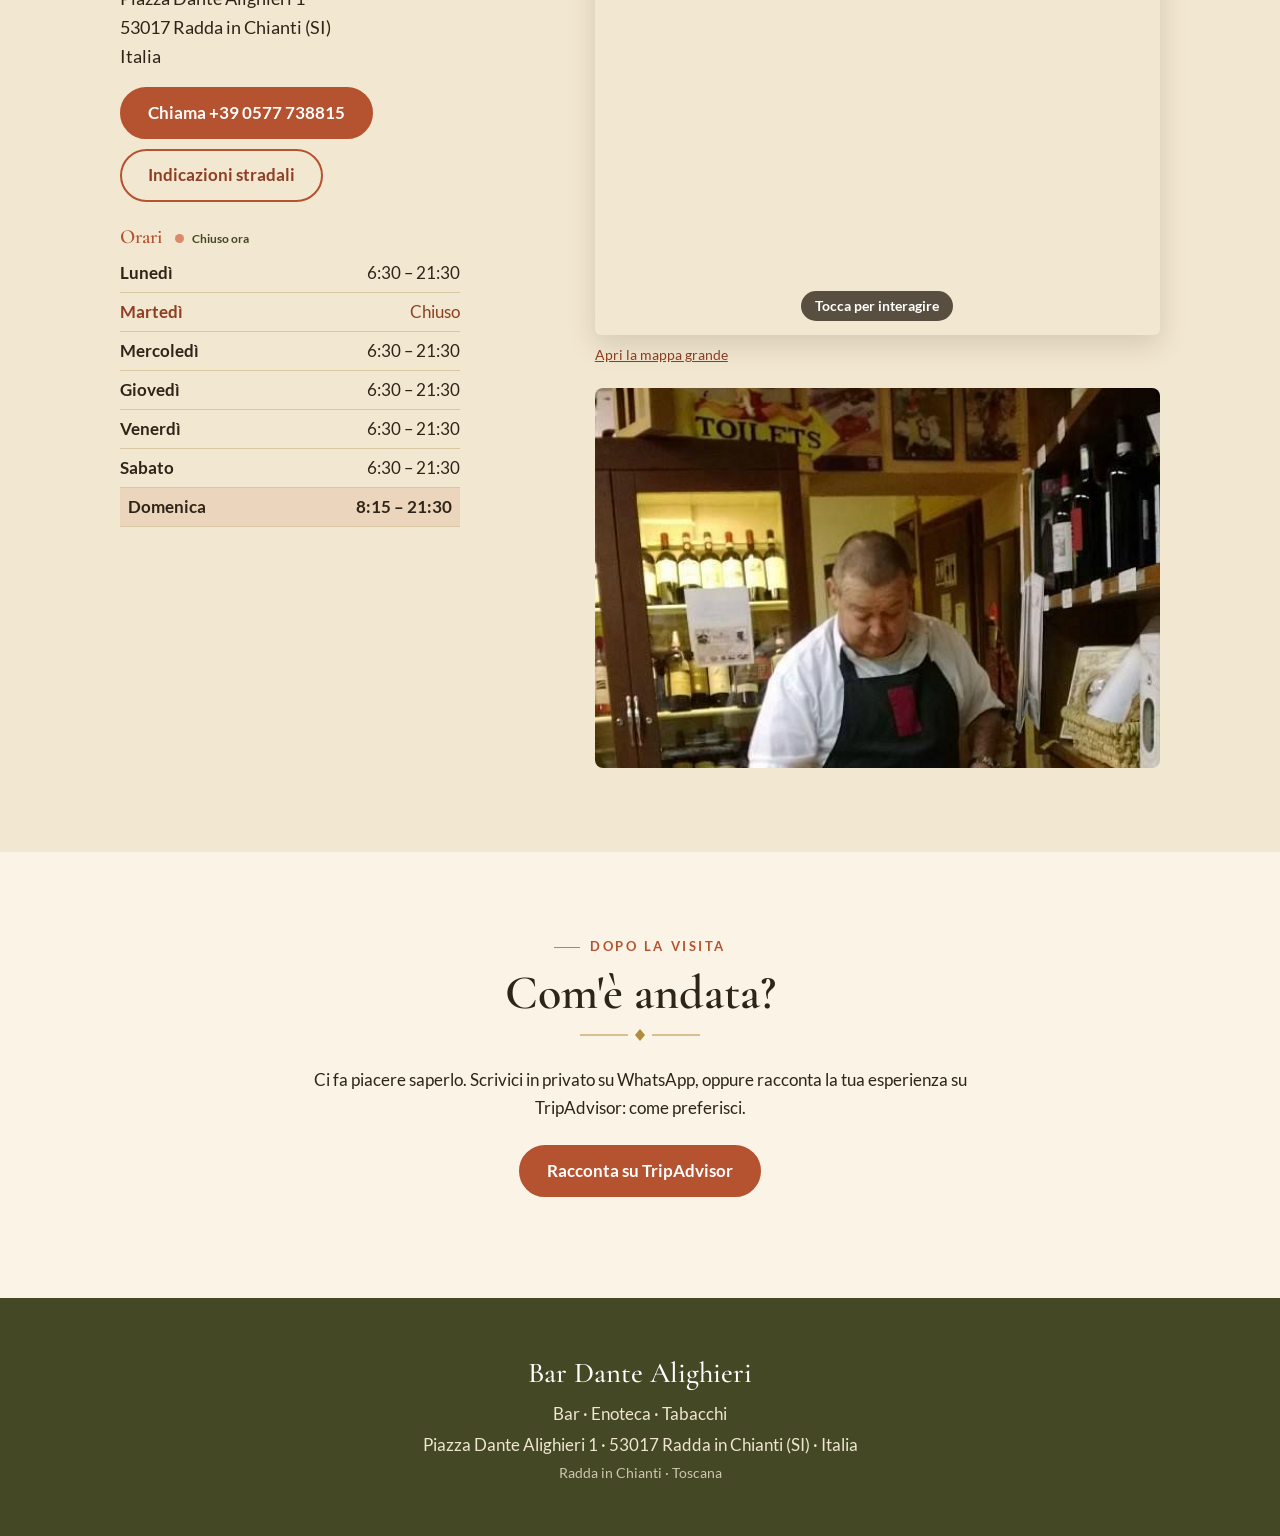
==== commit cf6e845b: "Restore food dish photos and clearer hero on opening-day group photo. Overlay from Sarang package: m" ====
--- a/index.html
+++ b/index.html
@@ -123,9 +123,11 @@
       <span lang="it">Dal caffè del mattino all'aperitivo: piatti della tradizione, bruschette, panini e vini al bicchiere. Prezzi in euro.</span><span lang="en">From morning coffee to aperitivo: traditional dishes, bruschette, sandwiches and wines by the glass. Prices in euro.</span>
     </p>
     <div class="photo-strip">
-      <img src="photos/PXL_20250216_175313437.jpg" alt="La vetrina dei dolci e delle paste fresche" data-alt-it="La vetrina dei dolci e delle paste fresche" data-alt-en="The pastry case with fresh sweets and cakes" loading="lazy" width="1200" height="1600">
-      <img src="photos/PXL_20250216_154427823.jpg" alt="Il bancone del Bar Dante con caffè e specialità" data-alt-it="Il bancone del Bar Dante con caffè e specialità" data-alt-en="The Bar Dante counter with coffee and specials" loading="lazy" width="1200" height="1600">
-      <img src="photos/PXL_20250216_160806565.jpg" alt="Consegna di una scatola di paste fresche" data-alt-it="Consegna di una scatola di paste fresche" data-alt-en="Handing over a box of fresh pastries" loading="lazy" width="1200" height="1600">
+      <img src="photos/photo-02.jpg" alt="Bruschette al pomodoro, melanzane e formaggio" data-alt-it="Bruschette al pomodoro, melanzane grigliate e formaggio" data-alt-en="Bruschette with tomato, grilled aubergine and cheese" loading="lazy" width="1200" height="1200">
+      <img src="photos/photo-03.jpg" alt="Pasta al pomodoro" data-alt-it="Pasta al pomodoro in ciotola decorata" data-alt-en="Pasta with tomato sauce in a decorated bowl" loading="lazy" width="1200" height="1200">
+      <img src="photos/photo-04.jpg" alt="Porchetta con carciofi" data-alt-it="Porchetta affettata con cuori di carciofo" data-alt-en="Sliced porchetta with artichoke hearts" loading="lazy" width="1200" height="1200">
+      <img src="photos/photo-05.jpg" alt="Prosciutto, burrata e panzanella" data-alt-it="Prosciutto, burrata e panzanella in un piatto" data-alt-en="Prosciutto, burrata and panzanella on one plate" loading="lazy" width="1200" height="800">
+      <img src="photos/photo-07.jpg" alt="Insalata con fichi e prosciutto" data-alt-it="Insalata di rucola, fichi, prosciutto, noci e formaggio fresco" data-alt-en="Salad of rocket, figs, prosciutto, walnuts and fresh cheese" loading="lazy" width="1200" height="1200">
     </div>
     <p class="menu-ask"><span lang="it">Cosa ti va oggi?</span><span lang="en">What are you in the mood for?</span></p>
     <nav class="menu-tabs" id="menuFilter" aria-label="Menu">
@@ -478,7 +480,7 @@
 <section class="section" id="vini">
   <div class="wrap two-col reverse">
     <figure class="photo">
-      <img src="photos/PXL_20250216_173003876.jpg" alt="Interno del bar: bancone, vini e luce calda" data-alt-it="Interno del bar: bancone, vini e luce calda" data-alt-en="Inside the bar: counter, wines and warm light" loading="lazy" width="1600" height="1200">
+      <img src="photos/photo-06.jpg" alt="Tagliere di salumi e formaggi" data-alt-it="Tagliere di salumi e formaggi toscani" data-alt-en="A board of Tuscan cured meats and cheeses" loading="lazy" width="1200" height="1200">
     </figure>
     <div>
     <p class="eyebrow"><span lang="it">I vini</span><span lang="en">Wines &amp; drinks</span></p>
@@ -547,7 +549,7 @@
         </div>
         <a class="map-link" href="https://www.openstreetmap.org/?mlat=43.4885&amp;mlon=11.3760#map=18/43.4885/11.3760" target="_blank" rel="noopener"><span lang="it">Apri la mappa grande</span><span lang="en">Open larger map</span></a>
       <figure class="visit-photo">
-        <img src="photos/PXL_20250216_170642327.jpg" alt="Borse e fiori all’ingresso del Bar Dante" data-alt-it="Borse e fiori all’ingresso del Bar Dante" data-alt-en="Bags and flowers at the entrance of Bar Dante" loading="lazy" width="1200" height="1600">
+        <img src="photos/photo-11.jpg" alt="Affettare il prosciutto al banco" data-alt-it="Un uomo affetta il prosciutto al banco" data-alt-en="A man slicing cured ham at the counter" loading="lazy" width="1200" height="1200">
       </figure>
       </div>
     </div>
--- a/styles.css
+++ b/styles.css
@@ -58,11 +58,18 @@
 /* hero — warm gradient fallback; .hero-has-photo layers a real handover photo underneath */
 .hero{position:relative;min-height:calc(100svh - 65px);max-height:760px;display:flex;align-items:center;color:#fff;overflow:hidden;
   background:radial-gradient(120% 90% at 85% 10%,#a24a2a 0%,rgba(162,74,42,0) 60%),linear-gradient(160deg,#6c2d19 0%,#7d3a20 38%,#444825 100%)}
-.hero-photo{position:absolute;inset:0;width:100%;height:100%;object-fit:cover;object-position:50% 35%;z-index:0;pointer-events:none}
+.hero-photo{position:absolute;inset:0;width:100%;height:100%;object-fit:cover;object-position:58% 32%;z-index:0;pointer-events:none}
 .hero-has-photo::before{content:"";position:absolute;inset:0;z-index:1;pointer-events:none;
-  background:linear-gradient(105deg,rgba(60,28,16,.78) 0%,rgba(60,28,16,.55) 42%,rgba(60,28,16,.28) 100%)}
+  /* Light wash only — words sit on their own card so faces stay clear */
+  background:linear-gradient(180deg,rgba(30,18,10,.16) 0%,rgba(30,18,10,.06) 50%,rgba(30,18,10,.20) 100%)}
 .hero-laurel{position:absolute;right:-90px;top:50%;width:min(620px,95vw);height:min(620px,95vw);transform:translateY(-50%);color:rgba(250,243,230,.11);pointer-events:none;z-index:2}
-.hero-content{position:relative;padding-top:56px;padding-bottom:56px;z-index:3}
+.hero-content{position:relative;padding:28px 30px;z-index:3;max-width:34rem}
+.hero-has-photo .hero-content{
+  background:rgba(36,22,14,.58);backdrop-filter:blur(6px);-webkit-backdrop-filter:blur(6px);
+  border:1px solid rgba(240,201,168,.28);border-radius:14px;
+  box-shadow:0 18px 40px rgba(20,12,8,.28)}
+.hero-content .eyebrow,.hero-content h1,.hero-content .hero-story,.hero-content .lead,.hero-content .hero-open{
+  text-shadow:0 1px 2px rgba(0,0,0,.35)}
 .eyebrow{font-weight:700;letter-spacing:.2em;text-transform:uppercase;font-size:.8rem;color:var(--terracotta);margin:0 0 .6rem}
 .hero .eyebrow{color:#f0c9a8}
 h1,h2,h3{font-family:var(--serif);font-weight:600;line-height:1.1;margin:0 0 .5em}
@@ -422,7 +429,7 @@
 .photo-gino img{object-position:50% 18%}
 .farewell-letter{margin:8px 0 0;grid-column:1 / -1}
 .farewell-letter img{width:min(420px,100%);max-height:560px;object-fit:contain;object-position:top center;border-radius:8px;background:var(--cream-2);box-shadow:0 14px 34px rgba(46,36,24,.18);display:block}
-.photo-strip{display:grid;grid-template-columns:repeat(3,1fr);gap:12px;margin-top:26px}
+.photo-strip{display:grid;grid-template-columns:repeat(5,1fr);gap:12px;margin-top:26px}
 .photo-strip img{width:100%;aspect-ratio:4/3;object-fit:cover;border-radius:6px;background:var(--cream-2)}
 .visit-photo{margin:.8rem 0 0}
 .visit-photo img{width:100%;max-height:380px;object-fit:cover;object-position:50% 25%;border-radius:8px;background:var(--cream-2)}
@@ -458,6 +465,17 @@
   html[dir="rtl"] .lang-panel{margin-left:0;margin-right:auto}
 }
 
+/* About: the six story photos form a compact grid on desktop and one swipeable row on phones
+   (a single column of tall portraits was ~3000 px long beside a short text block) */
+.story-photos{grid-template-columns:1fr 1fr;gap:12px}
+@media (max-width:820px){
+  .story-photos{display:flex;overflow-x:auto;gap:8px;margin:0 -20px;padding:0 20px;scroll-snap-type:x mandatory;scroll-padding-left:20px;scrollbar-width:none;-webkit-overflow-scrolling:touch}
+  .story-photos::-webkit-scrollbar{display:none}
+  .story-photos .photo{flex:0 0 62%;scroll-snap-align:start}
+  /* photos past the first two are not rendered (so not downloaded) until the row is swiped near them */
+  .story-photos .photo:nth-child(n+3){content-visibility:auto;contain-intrinsic-size:auto 242px auto 323px}
+}
+
 /* print: the menu on paper (A4, two columns, everything open) */
 @media print{
   .site-header,.hero,.dante,.order-bar,.sheet-back,#galleria,#feedback,.menu-tabs,.order-intro,.menu-disclaimer .x,#chi-siamo,#vini,#dove-siamo,.site-footer,.lightbox,.mt-note{display:none !important}
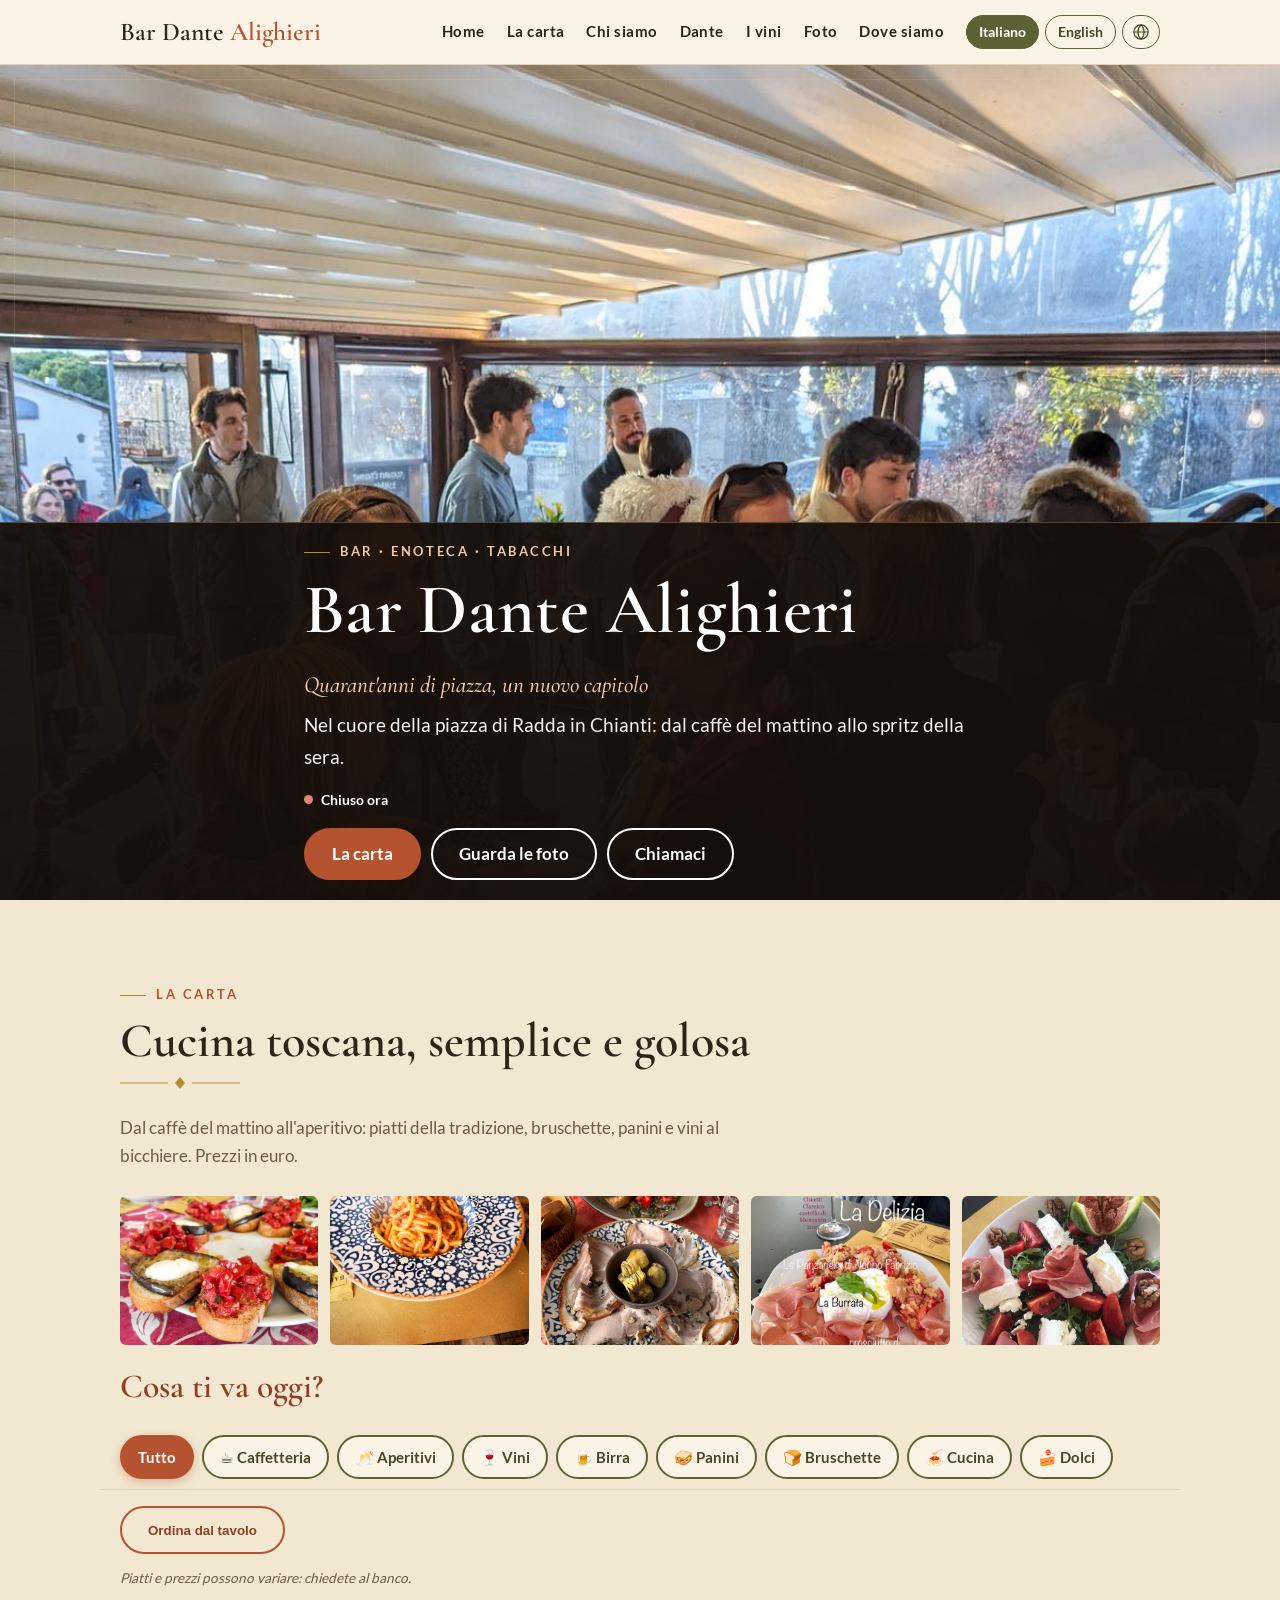
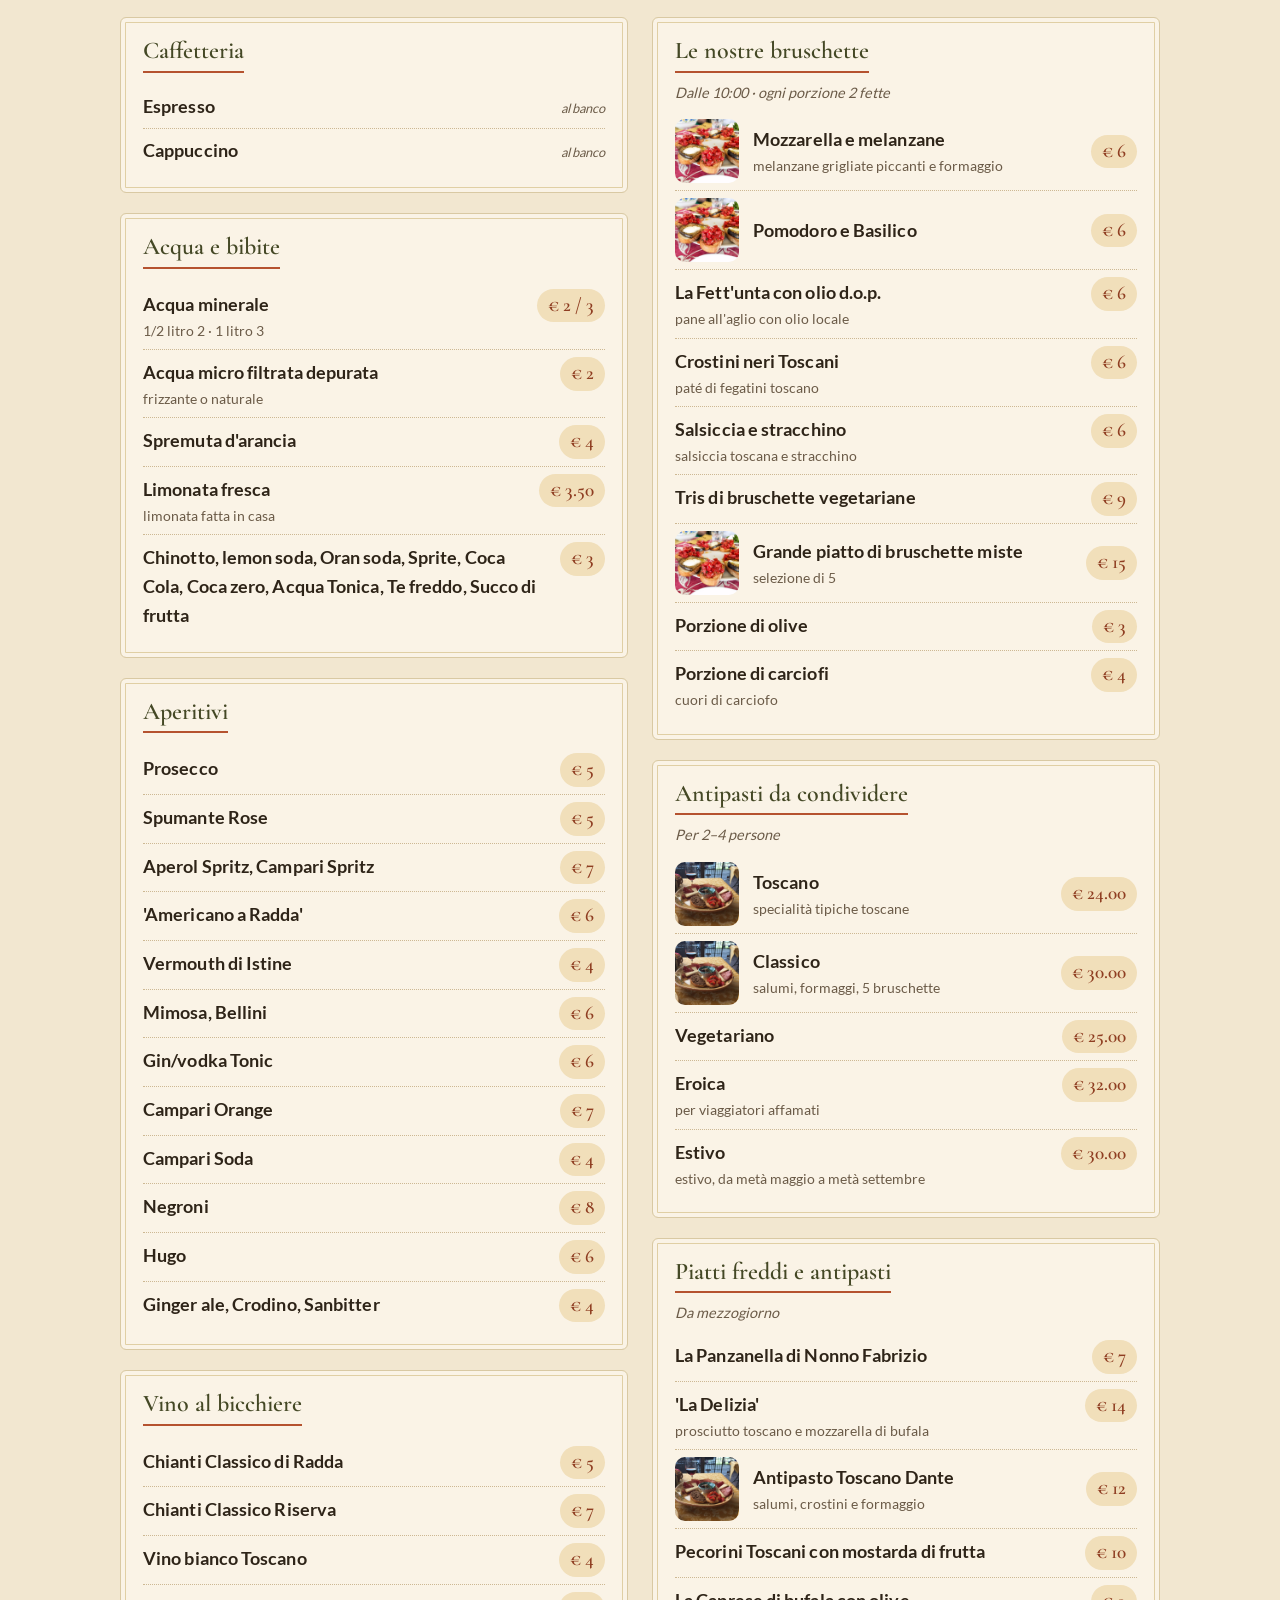
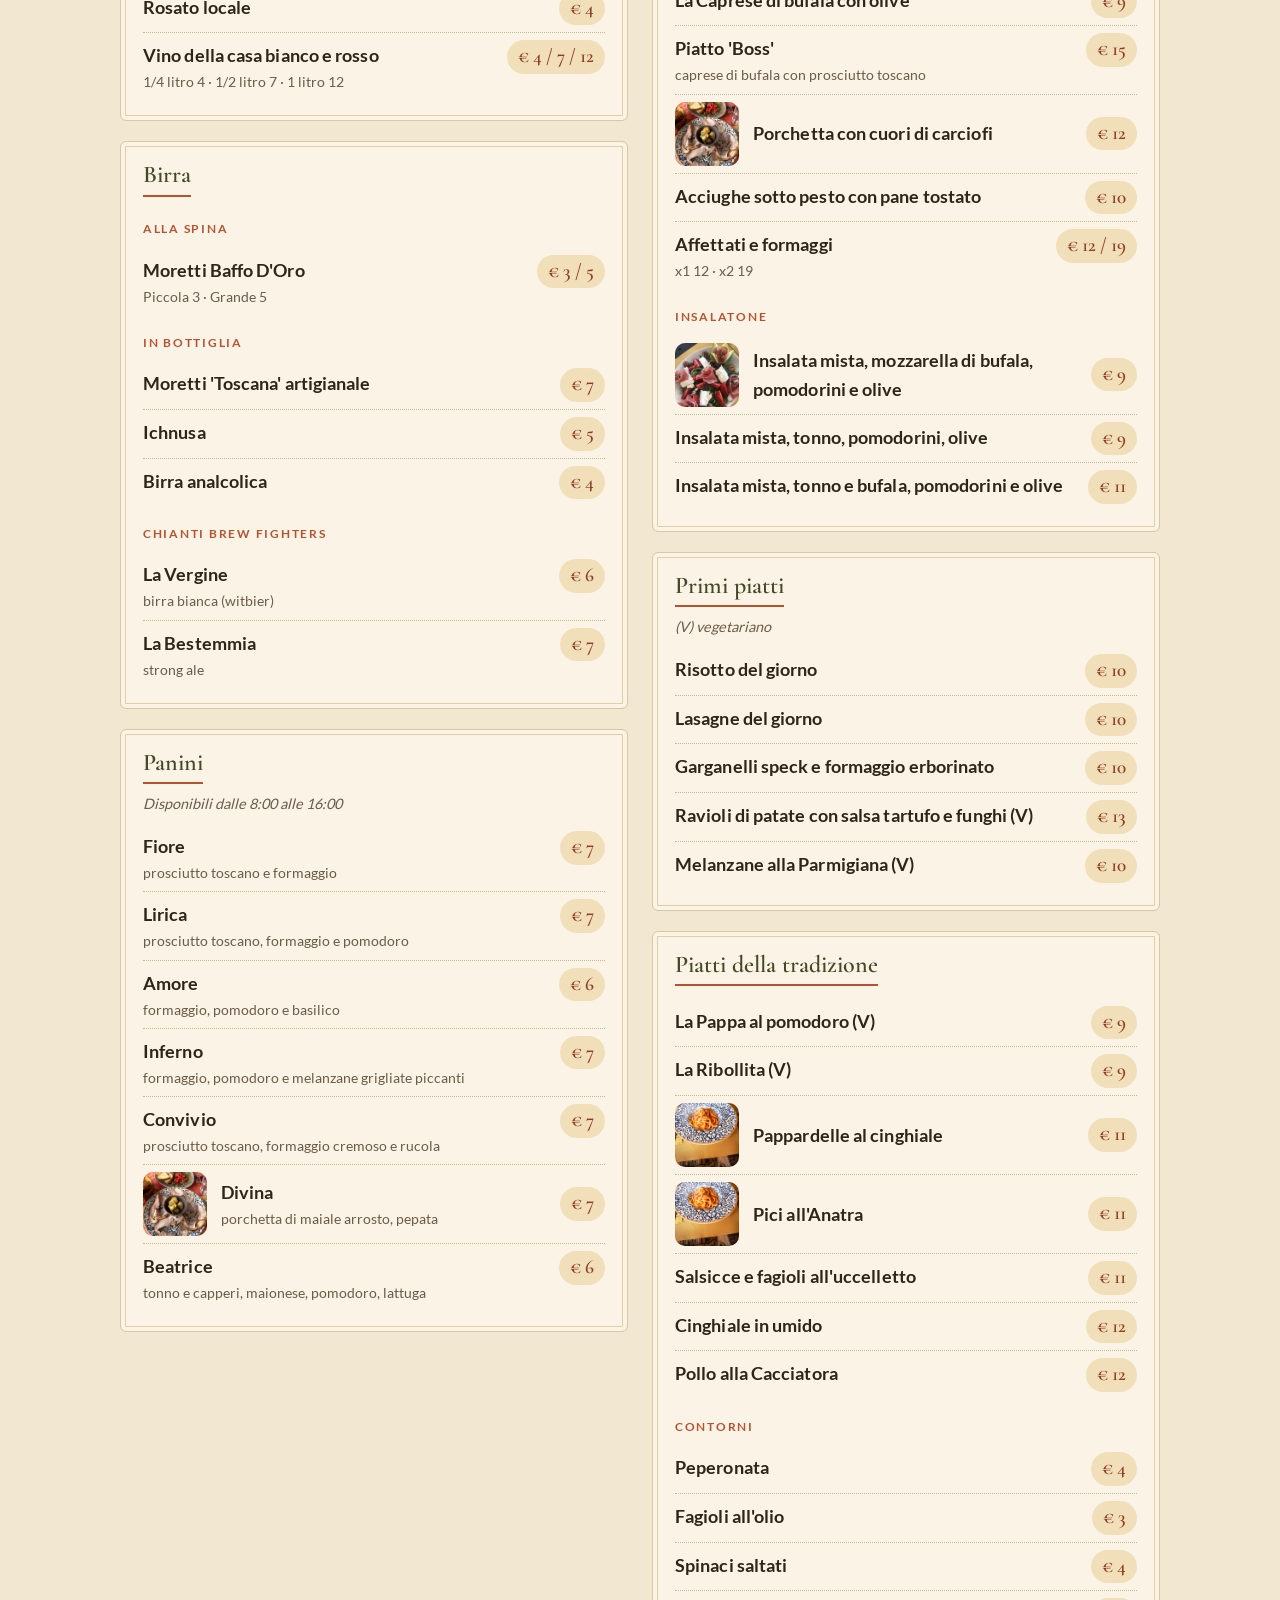
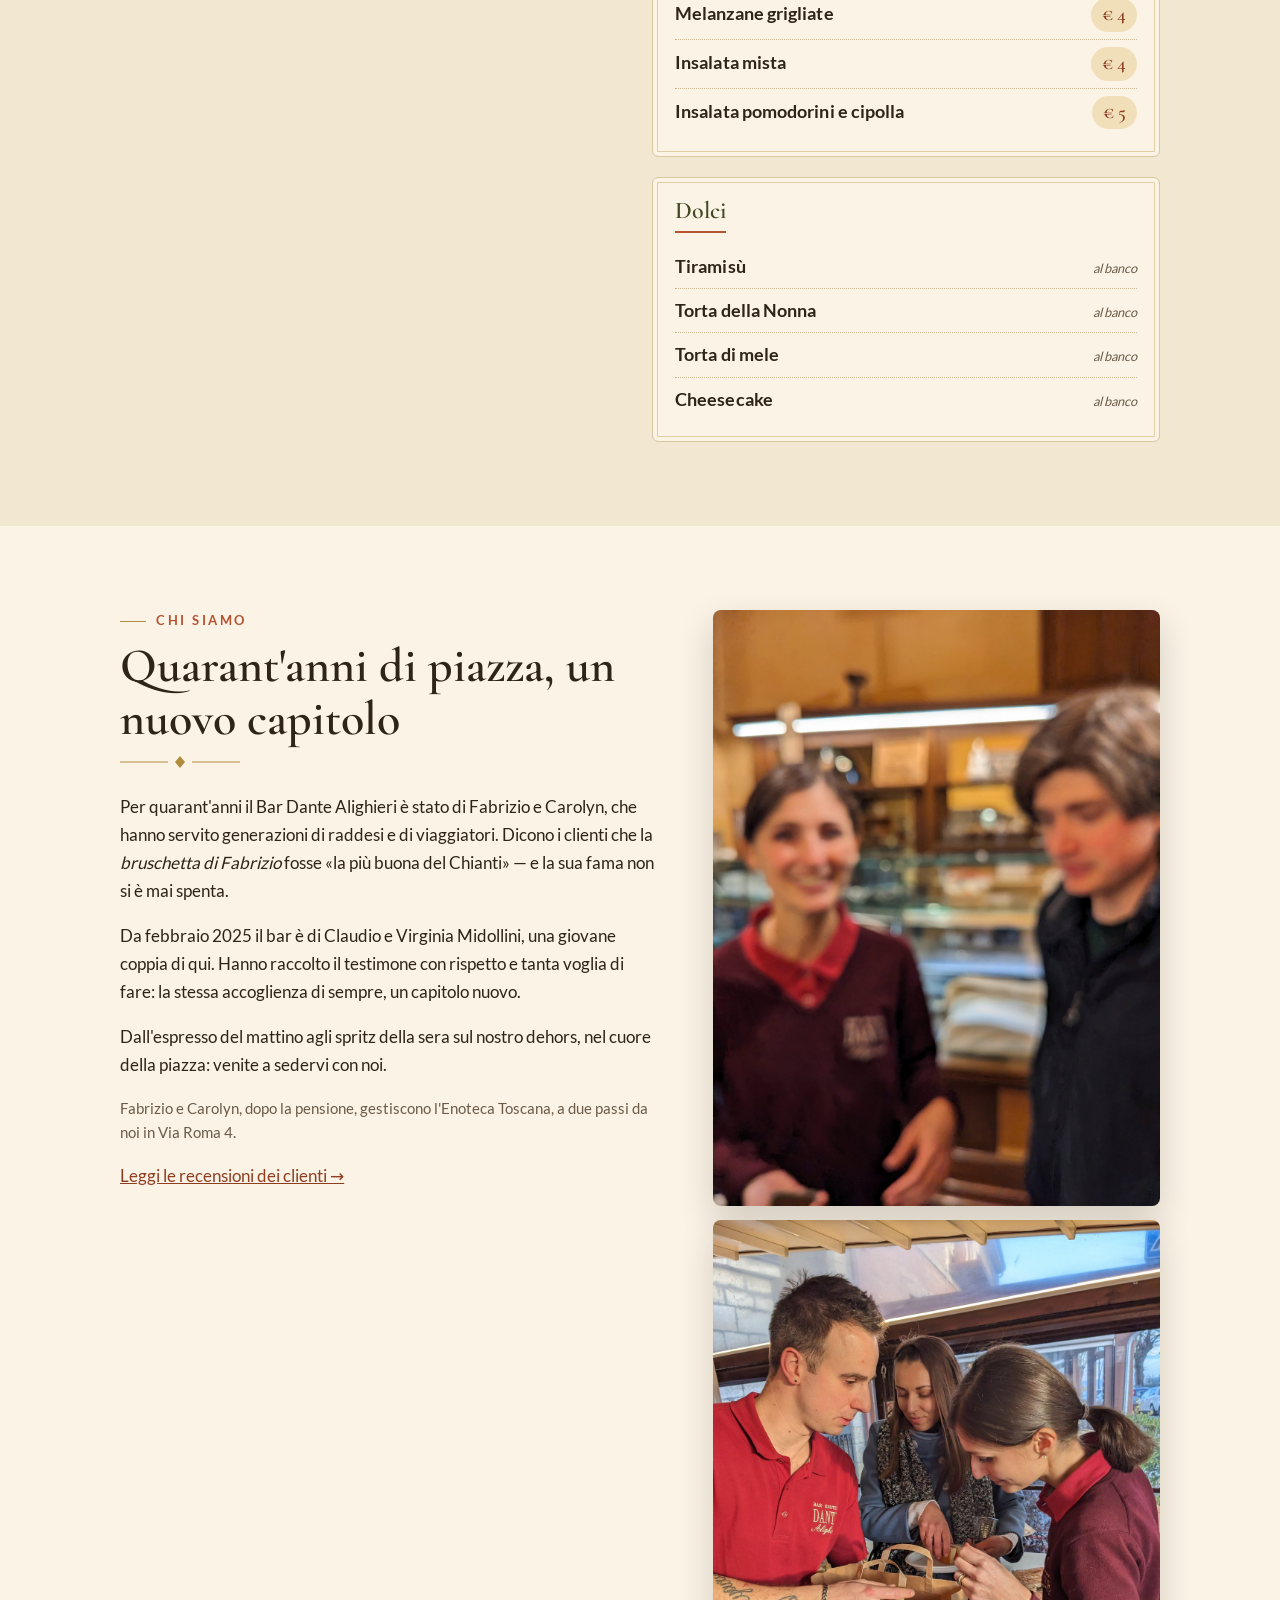
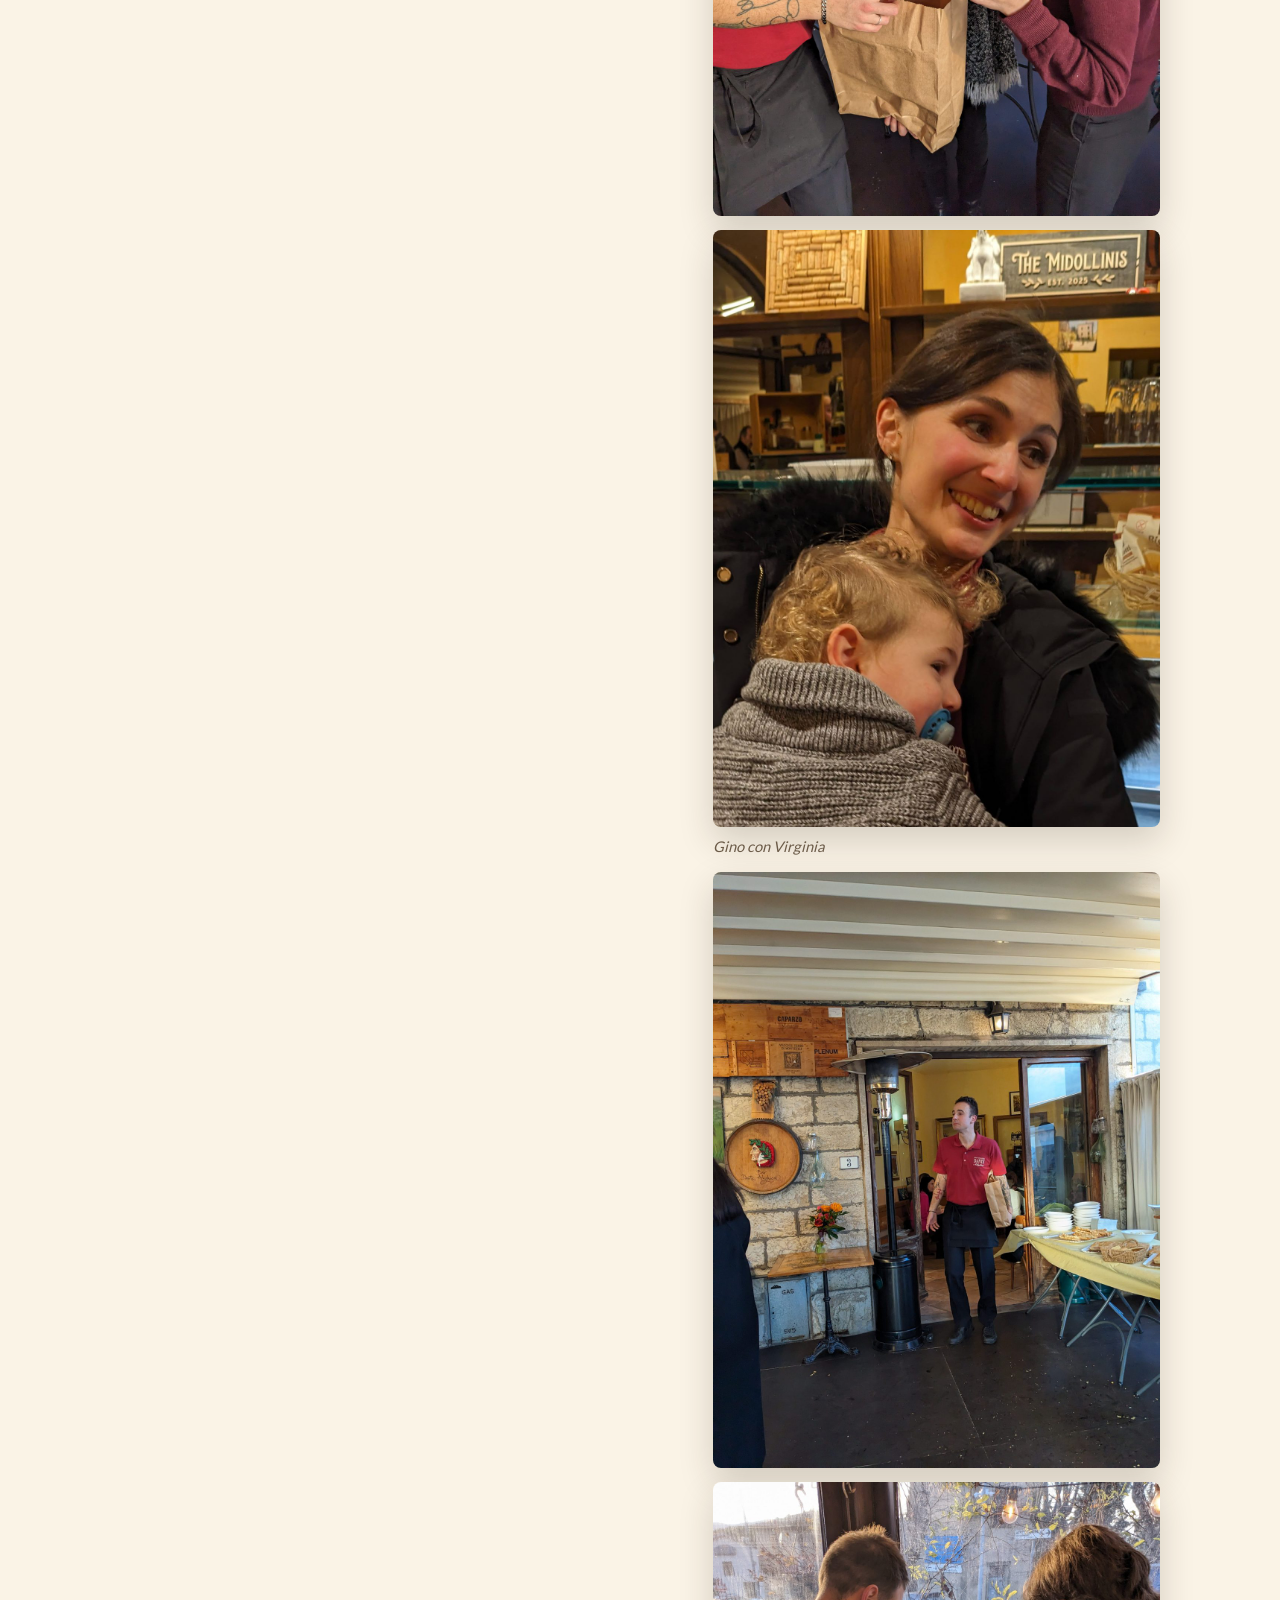
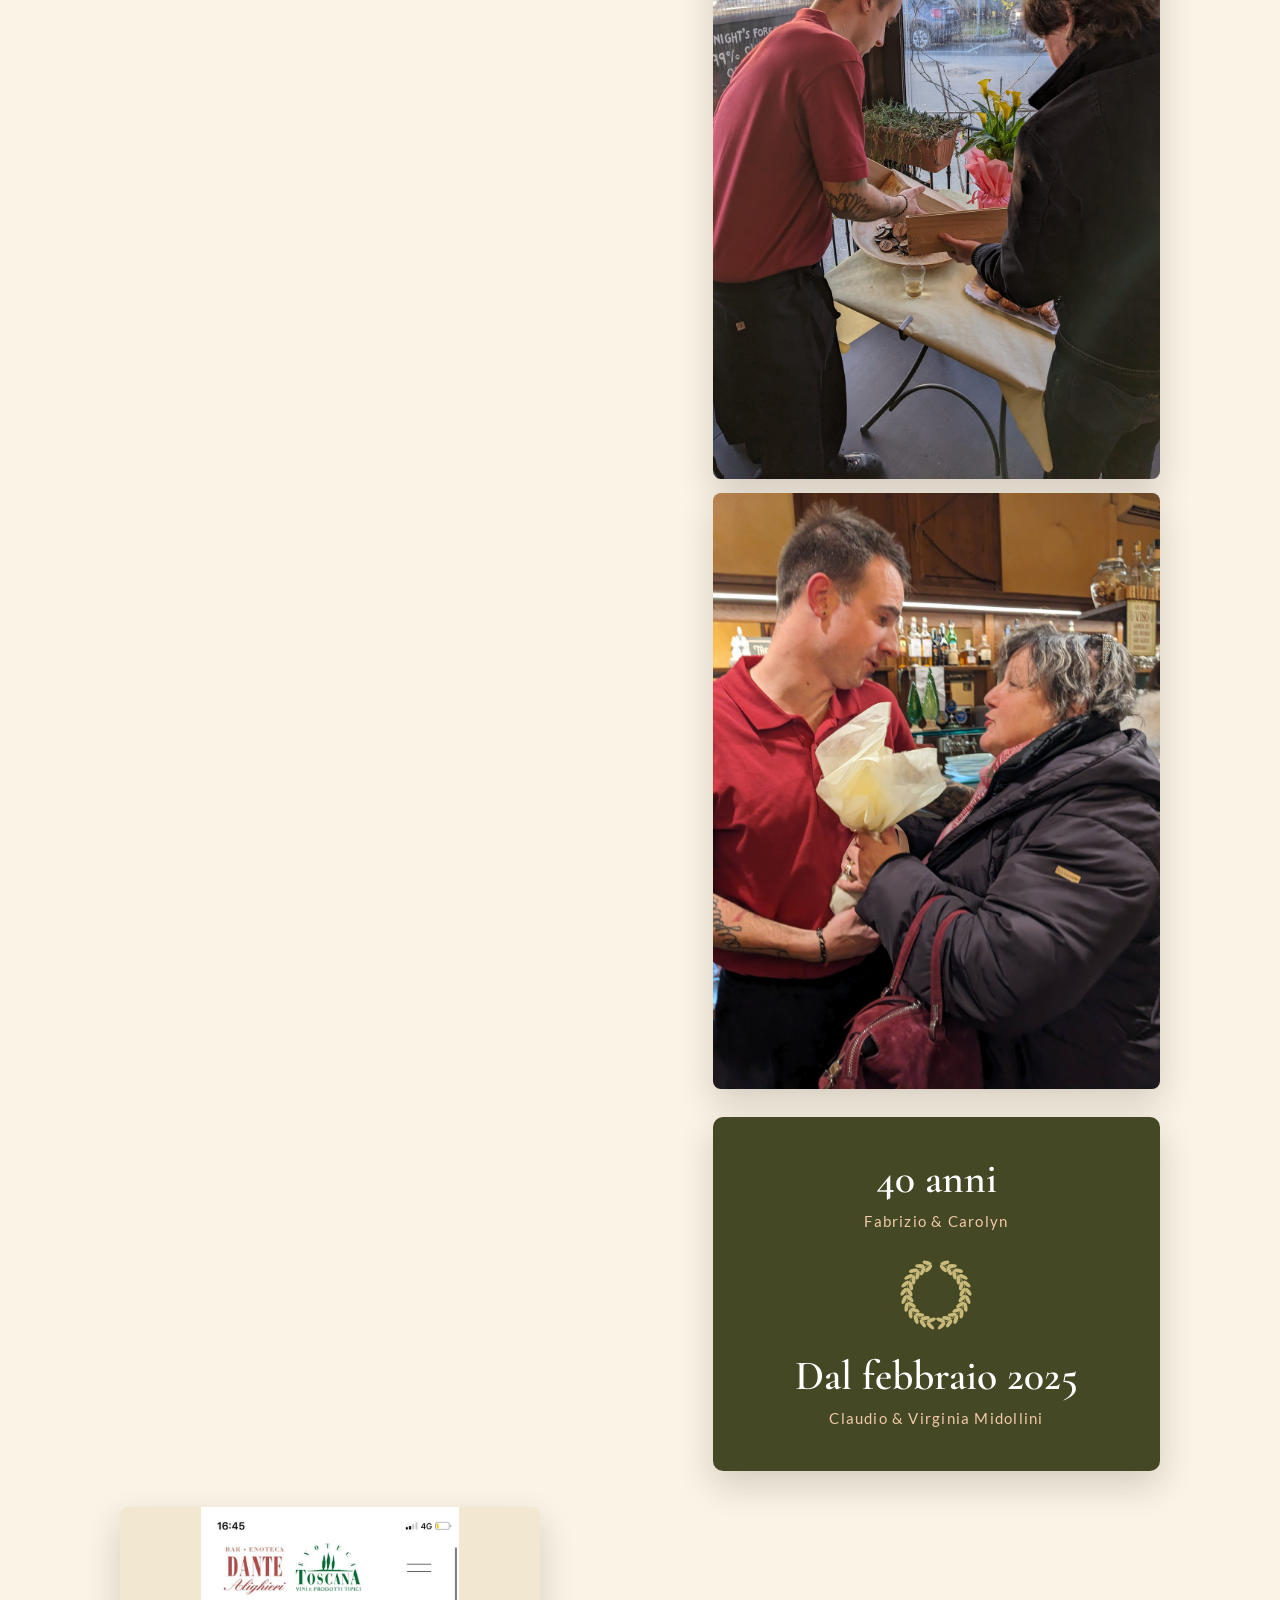
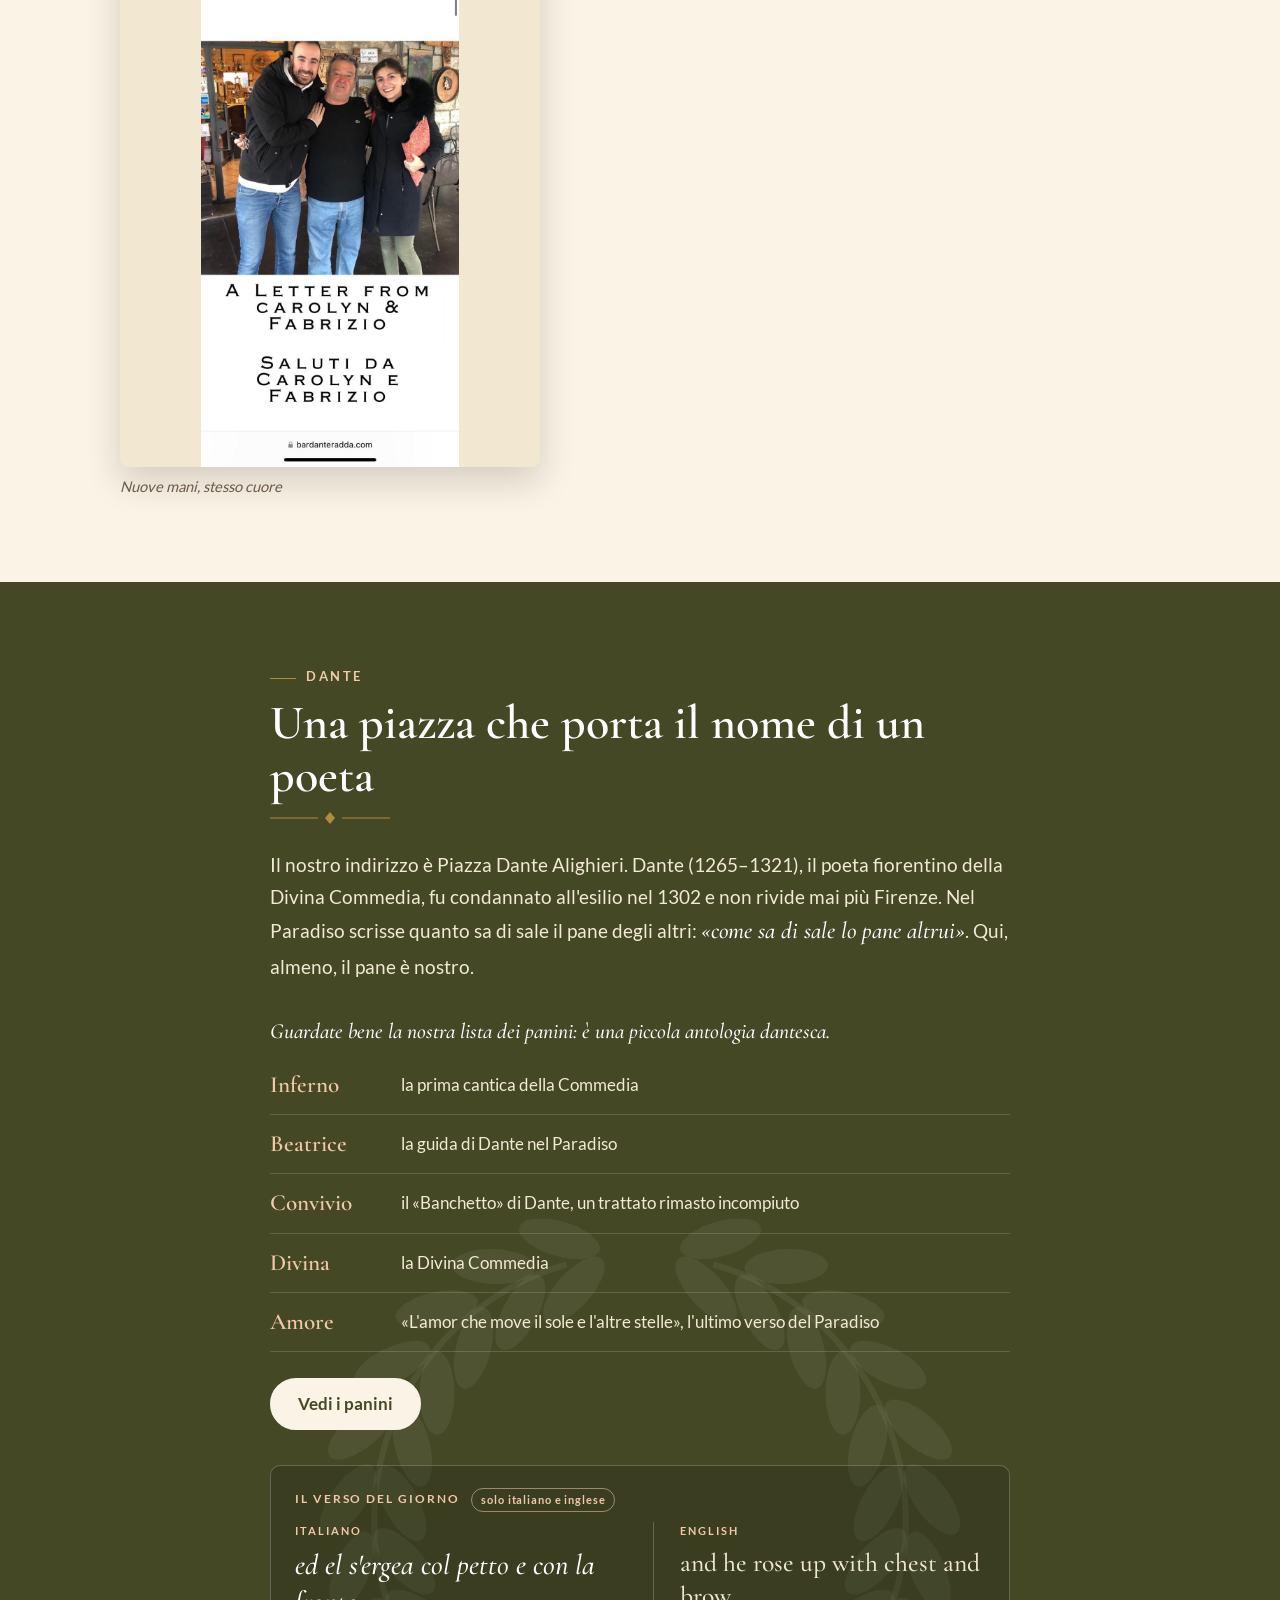
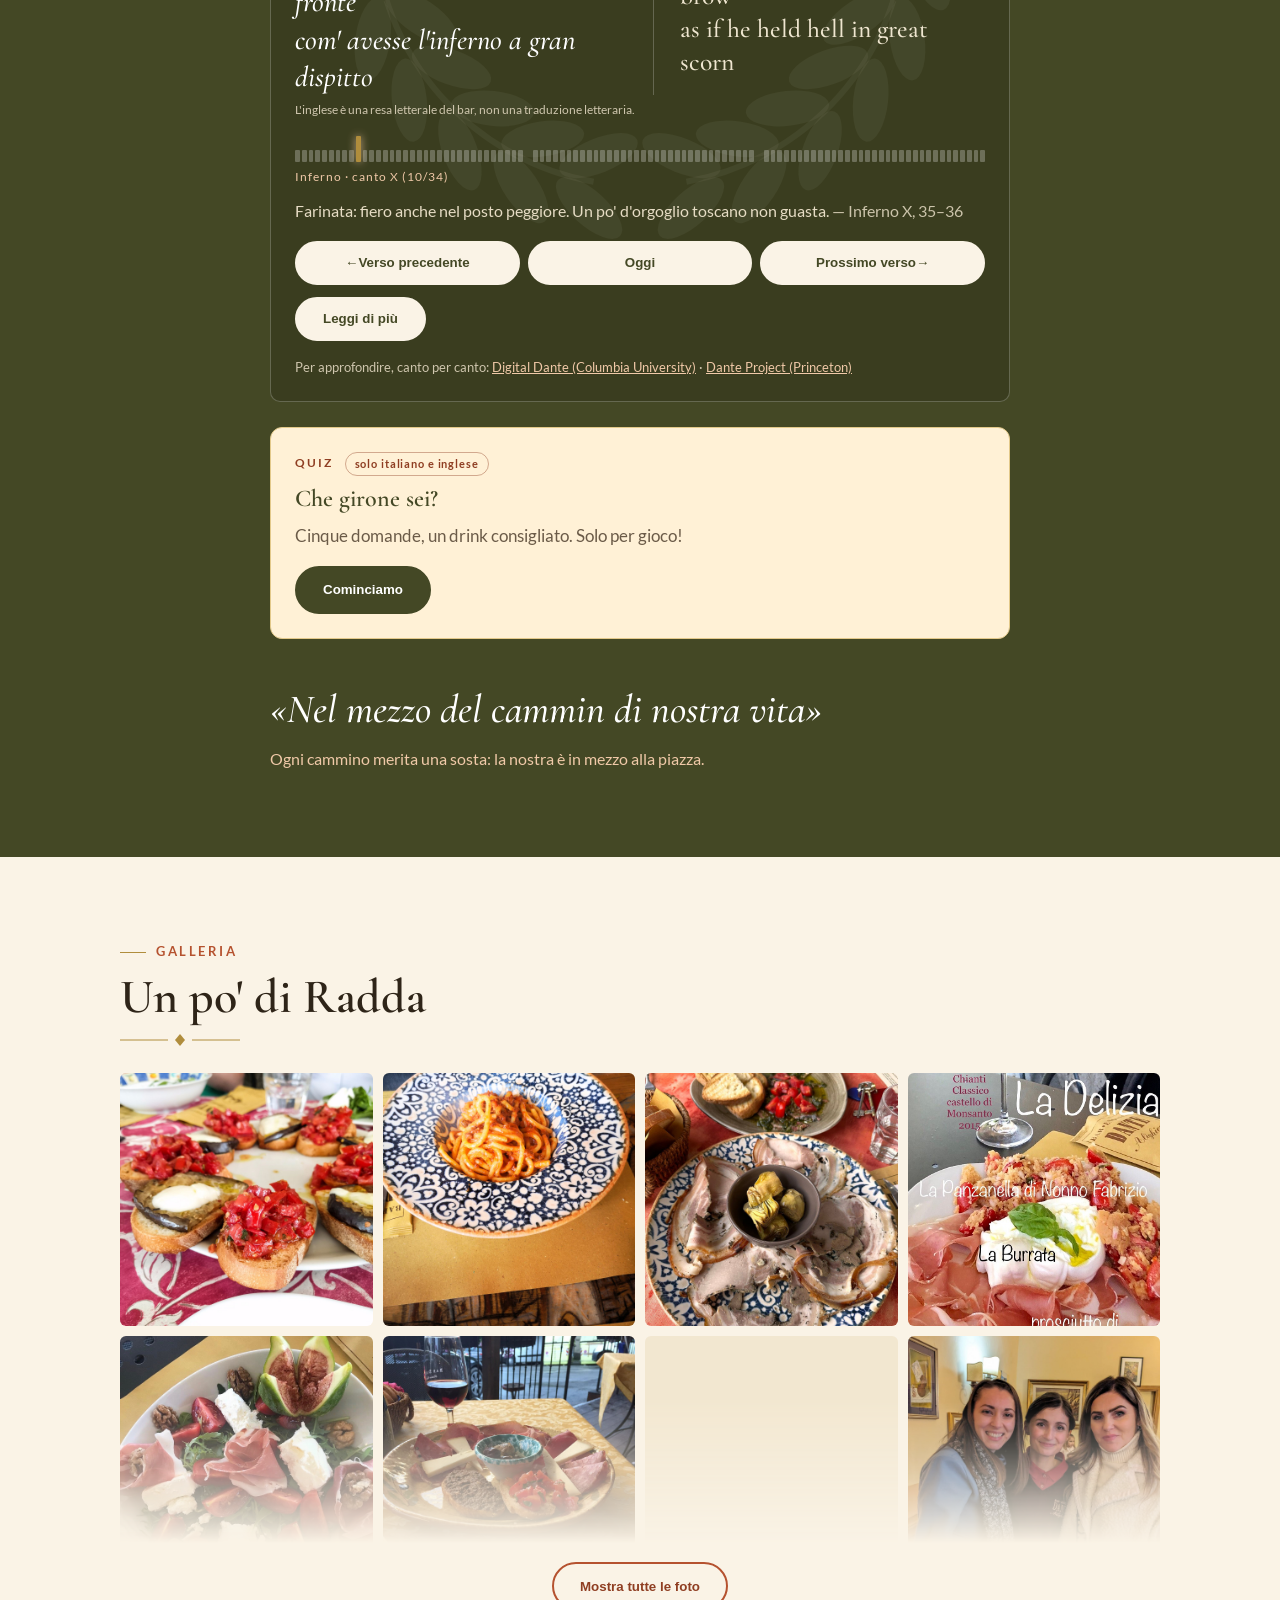
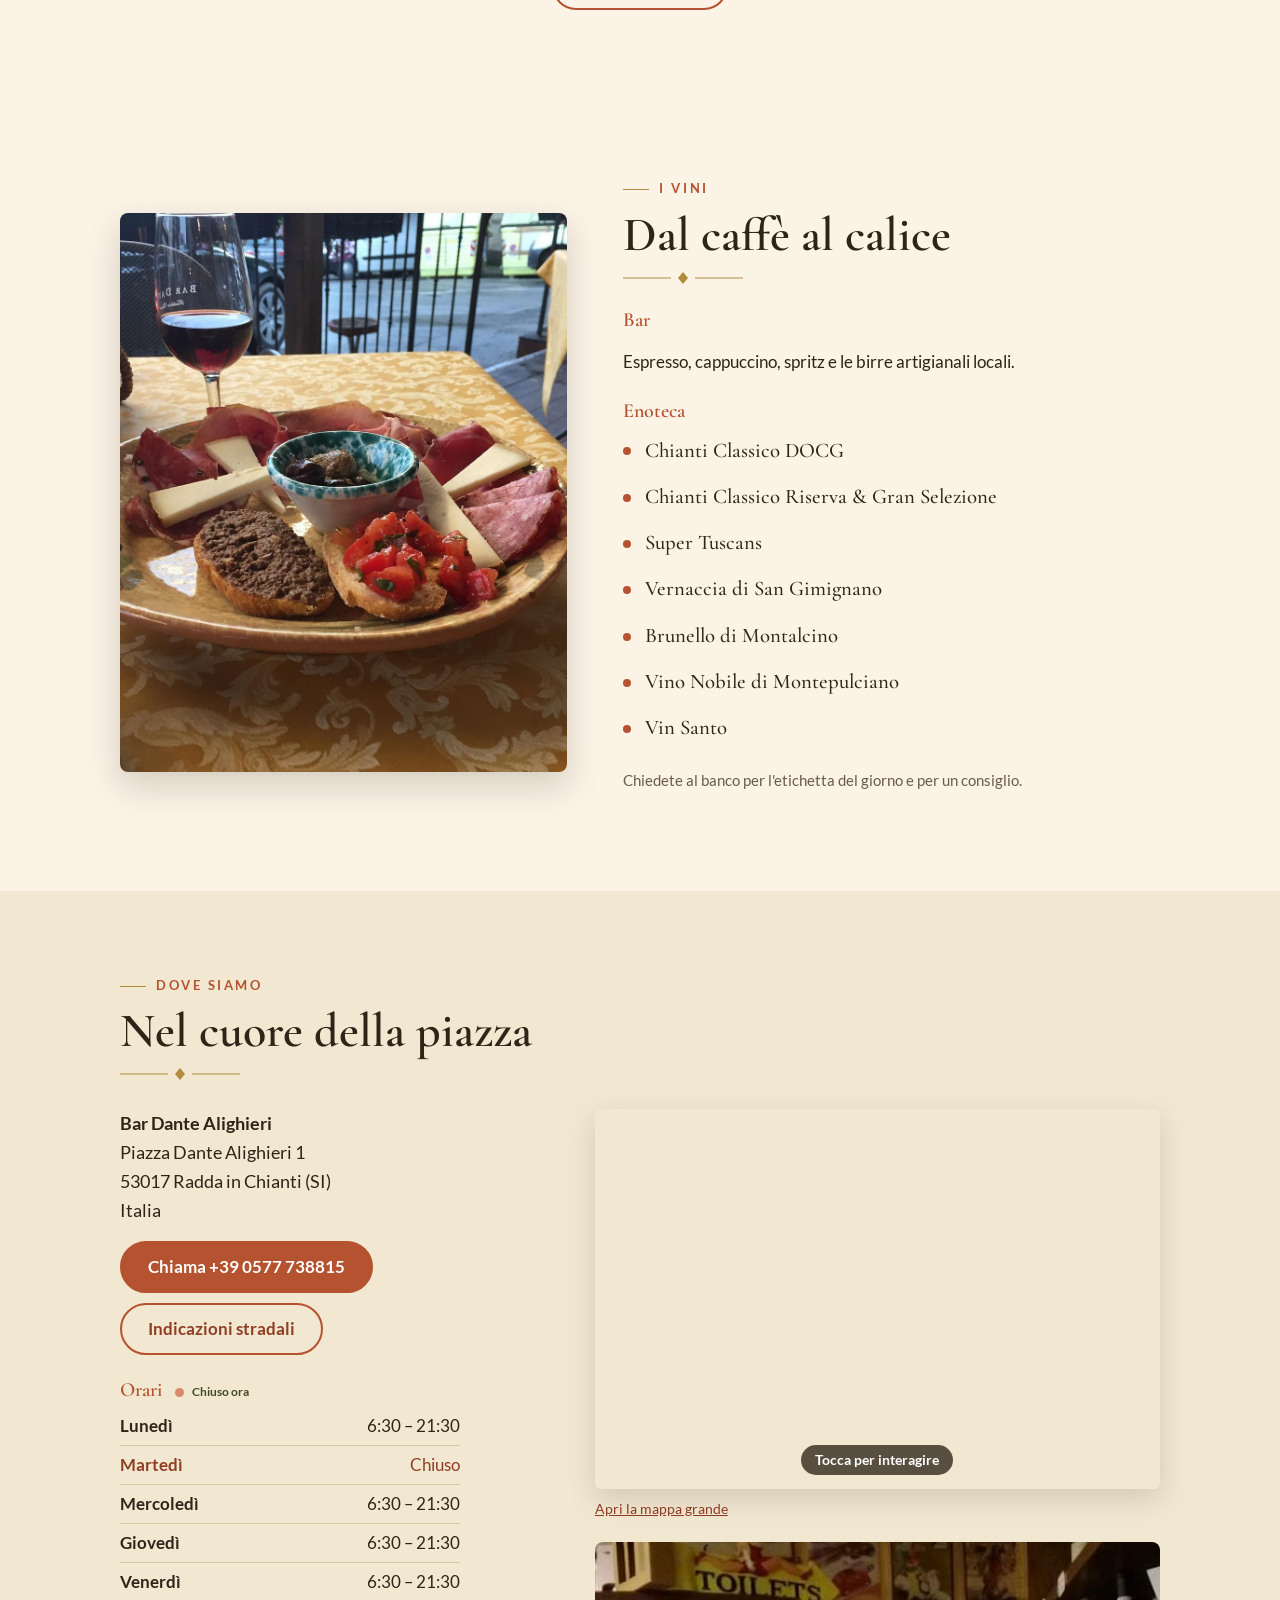
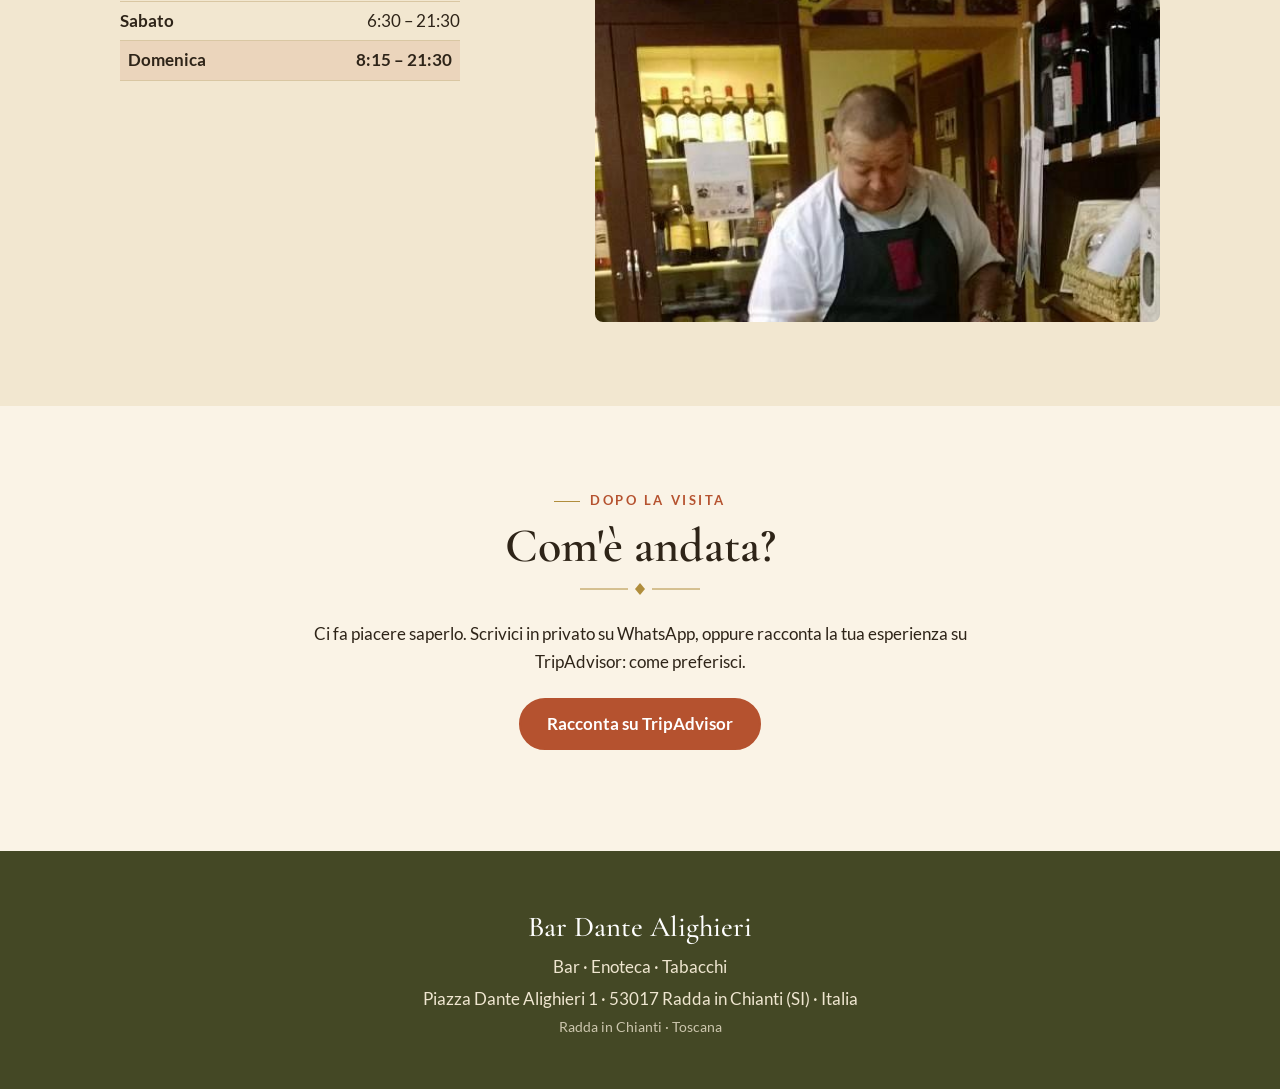
==== commit 903164f8: "Hero: sharp opening-day photo with solid bottom text strip. Mac's pick: no frosted card over faces; " ====
--- a/index.html
+++ b/index.html
@@ -93,18 +93,20 @@
 <section class="hero hero-has-photo" id="home">
   <img class="hero-photo" src="photos/PXL_20250216_155055356.jpg" alt="La piazza di Radda e il Bar Dante Alighieri" data-alt-it="La piazza di Radda e il Bar Dante Alighieri" data-alt-en="The square in Radda and Bar Dante Alighieri" width="1200" height="1600" fetchpriority="high" decoding="async">
   <svg class="hero-laurel" aria-hidden="true" focusable="false"><use href="#laurel"/></svg>
-  <div class="wrap hero-content">
-    <p class="eyebrow">Bar · Enoteca · Tabacchi</p>
-    <h1>Bar Dante Alighieri</h1>
-    <p class="hero-story"><span lang="it">Quarant'anni di piazza, un nuovo capitolo</span><span lang="en">Forty years on the square, a new chapter</span></p>
-    <p class="lead">
-      <span lang="it">Nel cuore della piazza di Radda in Chianti: dal caffè del mattino allo spritz della sera.</span><span lang="en">In the heart of the village square in Radda in Chianti: from the morning espresso to the evening spritz.</span>
-    </p>
-    <p class="hero-open"><span class="open-badge " data-open><span class="ob ob-open"><span lang="it">Aperto ora · fino alle {t}</span><span lang="en">Open now · until {t}</span></span><span class="ob ob-closed"><span lang="it">Chiuso ora</span><span lang="en">Closed now</span></span><span class="ob ob-closedtoday"><span lang="it">Oggi chiuso</span><span lang="en">Closed today</span></span></span></p>
-    <div class="hero-actions">
-      <a class="btn" href="#carta"><span lang="it">La carta</span><span lang="en">See the menu</span></a>
-      <a class="btn btn-ghost" id="galleryCta" href="#galleria" hidden><span lang="it">Guarda le foto</span><span lang="en">See the photos</span></a>
-      <a class="btn btn-ghost" href="tel:+390577738815"><span lang="it">Chiamaci</span><span lang="en">Call us</span></a>
+  <div class="hero-strip">
+    <div class="wrap hero-content">
+      <p class="eyebrow">Bar · Enoteca · Tabacchi</p>
+      <h1>Bar Dante Alighieri</h1>
+      <p class="hero-story"><span lang="it">Quarant'anni di piazza, un nuovo capitolo</span><span lang="en">Forty years on the square, a new chapter</span></p>
+      <p class="lead">
+        <span lang="it">Nel cuore della piazza di Radda in Chianti: dal caffè del mattino allo spritz della sera.</span><span lang="en">In the heart of the village square in Radda in Chianti: from the morning espresso to the evening spritz.</span>
+      </p>
+      <p class="hero-open"><span class="open-badge " data-open><span class="ob ob-open"><span lang="it">Aperto ora · fino alle {t}</span><span lang="en">Open now · until {t}</span></span><span class="ob ob-closed"><span lang="it">Chiuso ora</span><span lang="en">Closed now</span></span><span class="ob ob-closedtoday"><span lang="it">Oggi chiuso</span><span lang="en">Closed today</span></span></span></p>
+      <div class="hero-actions">
+        <a class="btn" href="#carta"><span lang="it">La carta</span><span lang="en">See the menu</span></a>
+        <a class="btn btn-ghost" id="galleryCta" href="#galleria" hidden><span lang="it">Guarda le foto</span><span lang="en">See the photos</span></a>
+        <a class="btn btn-ghost" href="tel:+390577738815"><span lang="it">Chiamaci</span><span lang="en">Call us</span></a>
+      </div>
     </div>
   </div>
 </section>
--- a/styles.css
+++ b/styles.css
@@ -55,30 +55,48 @@
 .bars,.bars::before,.bars::after{display:block;width:24px;height:2px;background:var(--ink);position:relative;content:""}
 .bars::before{position:absolute;top:-7px}.bars::after{position:absolute;top:7px}
 
-/* hero — warm gradient fallback; .hero-has-photo layers a real handover photo underneath */
-.hero{position:relative;min-height:calc(100svh - 65px);max-height:760px;display:flex;align-items:center;color:#fff;overflow:hidden;
+/* hero — warm gradient fallback; .hero-has-photo: sharp people photo + bottom text strip */
+.hero{position:relative;min-height:calc(100svh - 65px);max-height:760px;display:flex;align-items:flex-end;color:#fff;overflow:hidden;
   background:radial-gradient(120% 90% at 85% 10%,#a24a2a 0%,rgba(162,74,42,0) 60%),linear-gradient(160deg,#6c2d19 0%,#7d3a20 38%,#444825 100%)}
-.hero-photo{position:absolute;inset:0;width:100%;height:100%;object-fit:cover;object-position:58% 32%;z-index:0;pointer-events:none}
-.hero-has-photo::before{content:"";position:absolute;inset:0;z-index:1;pointer-events:none;
-  /* Light wash only — words sit on their own card so faces stay clear */
-  background:linear-gradient(180deg,rgba(30,18,10,.16) 0%,rgba(30,18,10,.06) 50%,rgba(30,18,10,.20) 100%)}
-.hero-laurel{position:absolute;right:-90px;top:50%;width:min(620px,95vw);height:min(620px,95vw);transform:translateY(-50%);color:rgba(250,243,230,.11);pointer-events:none;z-index:2}
-.hero-content{position:relative;padding:28px 30px;z-index:3;max-width:34rem}
+.hero-photo{position:absolute;inset:0;width:100%;height:100%;object-fit:cover;object-position:50% 28%;z-index:0;pointer-events:none;
+  filter:none;-webkit-filter:none}
+/* Soft fade only into the bottom strip — no full-photo blur, faces stay sharp above */
+.hero-has-photo::before{content:"";position:absolute;left:0;right:0;bottom:0;height:42%;z-index:1;pointer-events:none;
+  background:linear-gradient(180deg,rgba(20,12,8,0) 0%,rgba(20,12,8,.18) 55%,rgba(20,12,8,.55) 100%)}
+.hero-laurel{position:absolute;right:-90px;top:42%;width:min(620px,95vw);height:min(620px,95vw);transform:translateY(-50%);color:rgba(250,243,230,.08);pointer-events:none;z-index:2}
+.hero-has-photo .hero-laurel{opacity:.55}
+/* Full-bleed solid (nearly) dark band along the bottom; words + buttons live here */
+.hero-strip{position:relative;z-index:3;width:100%;margin-top:auto;
+  background:rgba(22,14,10,.94);
+  border-top:1px solid rgba(240,201,168,.28);
+  box-shadow:0 -12px 28px rgba(12,8,4,.22)}
+.hero-content{position:relative;padding:22px 0 24px;z-index:3;max-width:40rem}
 .hero-has-photo .hero-content{
-  background:rgba(36,22,14,.58);backdrop-filter:blur(6px);-webkit-backdrop-filter:blur(6px);
-  border:1px solid rgba(240,201,168,.28);border-radius:14px;
-  box-shadow:0 18px 40px rgba(20,12,8,.28)}
+  background:transparent;backdrop-filter:none;-webkit-backdrop-filter:none;
+  border:0;border-radius:0;box-shadow:none;max-width:42rem;padding:18px 0 20px}
 .hero-content .eyebrow,.hero-content h1,.hero-content .hero-story,.hero-content .lead,.hero-content .hero-open{
-  text-shadow:0 1px 2px rgba(0,0,0,.35)}
+  text-shadow:none}
 .eyebrow{font-weight:700;letter-spacing:.2em;text-transform:uppercase;font-size:.8rem;color:var(--terracotta);margin:0 0 .6rem}
 .hero .eyebrow{color:#f0c9a8}
 h1,h2,h3{font-family:var(--serif);font-weight:600;line-height:1.1;margin:0 0 .5em}
-h1{font-size:clamp(2.8rem,9vw,5.6rem);letter-spacing:.005em}
+h1{font-size:clamp(2.2rem,8vw,4.4rem);letter-spacing:.005em}
+.hero-has-photo h1{margin-bottom:.25em}
 h2{font-size:clamp(2rem,5vw,3rem)}
 h3{font-size:1.5rem}
 .lead{font-size:1.3rem;max-width:30em}
+.hero-has-photo .lead{font-size:clamp(1rem,3.4vw,1.2rem);max-width:36em;margin:.35rem 0 0;opacity:.95}
 .hero-open{margin:1rem 0 0;min-height:1.6em}
+.hero-has-photo .hero-open{margin:.7rem 0 0}
 .hero-actions{display:flex;flex-wrap:wrap;gap:12px;margin-top:1.4rem}
+.hero-has-photo .hero-actions{margin-top:1rem;gap:10px}
+.hero-has-photo .hero-story{margin:-.05rem 0 .35rem;font-size:clamp(1.1rem,3.2vw,1.45rem)}
+@media (max-width:620px){
+  .hero{min-height:calc(100svh - 58px);max-height:none}
+  .hero-has-photo .hero-content{padding:14px 0 16px}
+  .hero-has-photo .lead{font-size:1rem;line-height:1.45}
+  .hero-has-photo .hero-actions .btn{min-height:44px;padding:8px 18px;font-size:.95rem}
+  .hero-photo{object-position:48% 22%}
+}
 .btn{display:inline-flex;align-items:center;justify-content:center;min-height:48px;background:var(--terracotta);color:#fff;text-decoration:none;font-weight:700;padding:10px 26px;border-radius:999px;border:2px solid var(--terracotta);transition:background .2s;text-align:center}
 .btn:hover{background:var(--terracotta-d);border-color:var(--terracotta-d)}
 .btn-ghost{background:transparent;border-color:#fff}
@@ -376,6 +394,7 @@
 .section h2::after{content:"";display:block;width:120px;height:14px;margin-top:.55rem;background:url("data:image/svg+xml,%3Csvg xmlns='http://www.w3.org/2000/svg' viewBox='0 0 120 14'%3E%3Cpath d='M0 7h48M72 7h48' stroke='%23b08d3c' stroke-width='1'/%3E%3Cpath d='M60 1l5 6-5 6-5-6z' fill='%23b08d3c'/%3E%3C/svg%3E") left center/contain no-repeat}
 .center h2::after{margin-left:auto;margin-right:auto;background-position:center}
 .hero::after{content:"";position:absolute;inset:14px;border:1px solid rgba(240,201,168,.38);pointer-events:none;z-index:2}
+.hero-has-photo::after{opacity:.4}
 .hero-story{margin:-.2rem 0 .9rem;font-family:var(--serif);font-style:italic;font-size:clamp(1.25rem,3.6vw,1.7rem);color:#f0c9a8}
 .menu-card{border-color:#d9c9a3;box-shadow:inset 0 0 0 4px var(--cream),inset 0 0 0 5px #e0cfa4}
 .menu-card h3{letter-spacing:.02em}
@@ -465,17 +484,6 @@
   html[dir="rtl"] .lang-panel{margin-left:0;margin-right:auto}
 }
 
-/* About: the six story photos form a compact grid on desktop and one swipeable row on phones
-   (a single column of tall portraits was ~3000 px long beside a short text block) */
-.story-photos{grid-template-columns:1fr 1fr;gap:12px}
-@media (max-width:820px){
-  .story-photos{display:flex;overflow-x:auto;gap:8px;margin:0 -20px;padding:0 20px;scroll-snap-type:x mandatory;scroll-padding-left:20px;scrollbar-width:none;-webkit-overflow-scrolling:touch}
-  .story-photos::-webkit-scrollbar{display:none}
-  .story-photos .photo{flex:0 0 62%;scroll-snap-align:start}
-  /* photos past the first two are not rendered (so not downloaded) until the row is swiped near them */
-  .story-photos .photo:nth-child(n+3){content-visibility:auto;contain-intrinsic-size:auto 242px auto 323px}
-}
-
 /* print: the menu on paper (A4, two columns, everything open) */
 @media print{
   .site-header,.hero,.dante,.order-bar,.sheet-back,#galleria,#feedback,.menu-tabs,.order-intro,.menu-disclaimer .x,#chi-siamo,#vini,#dove-siamo,.site-footer,.lightbox,.mt-note{display:none !important}
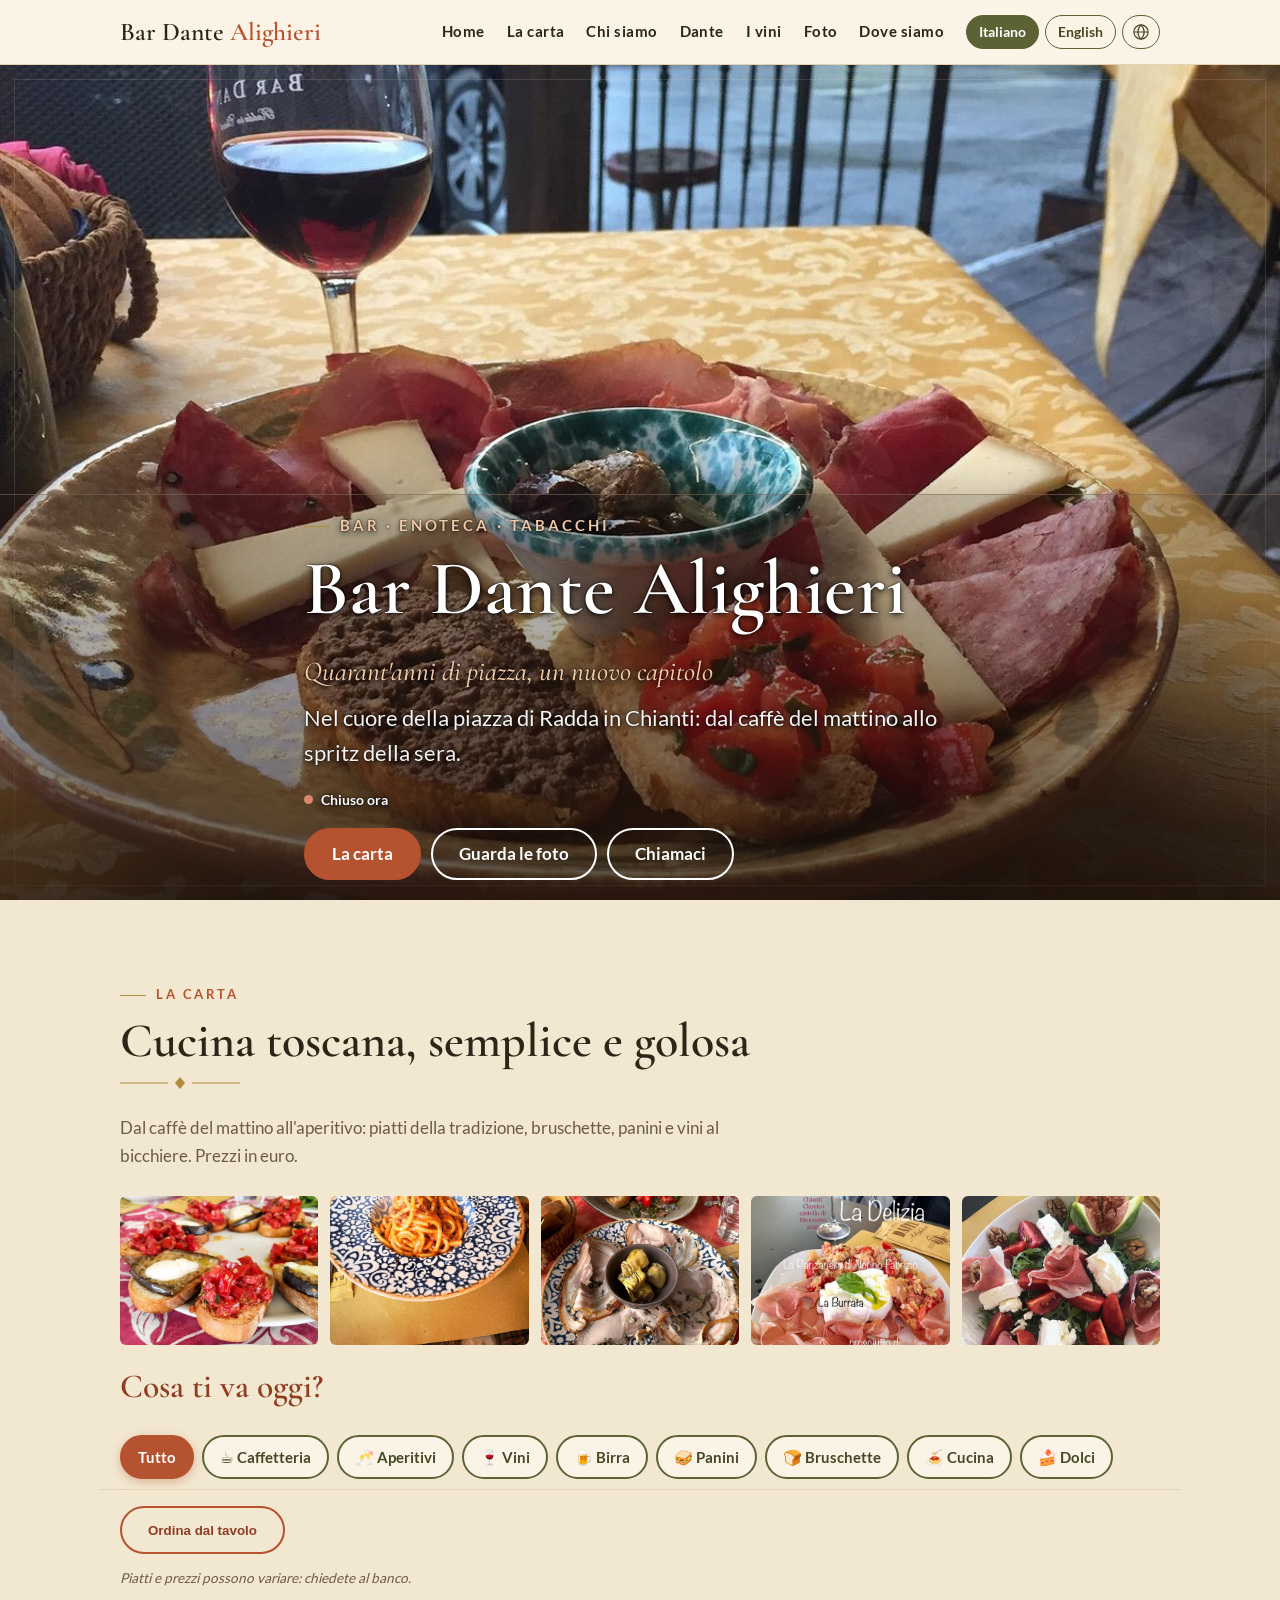
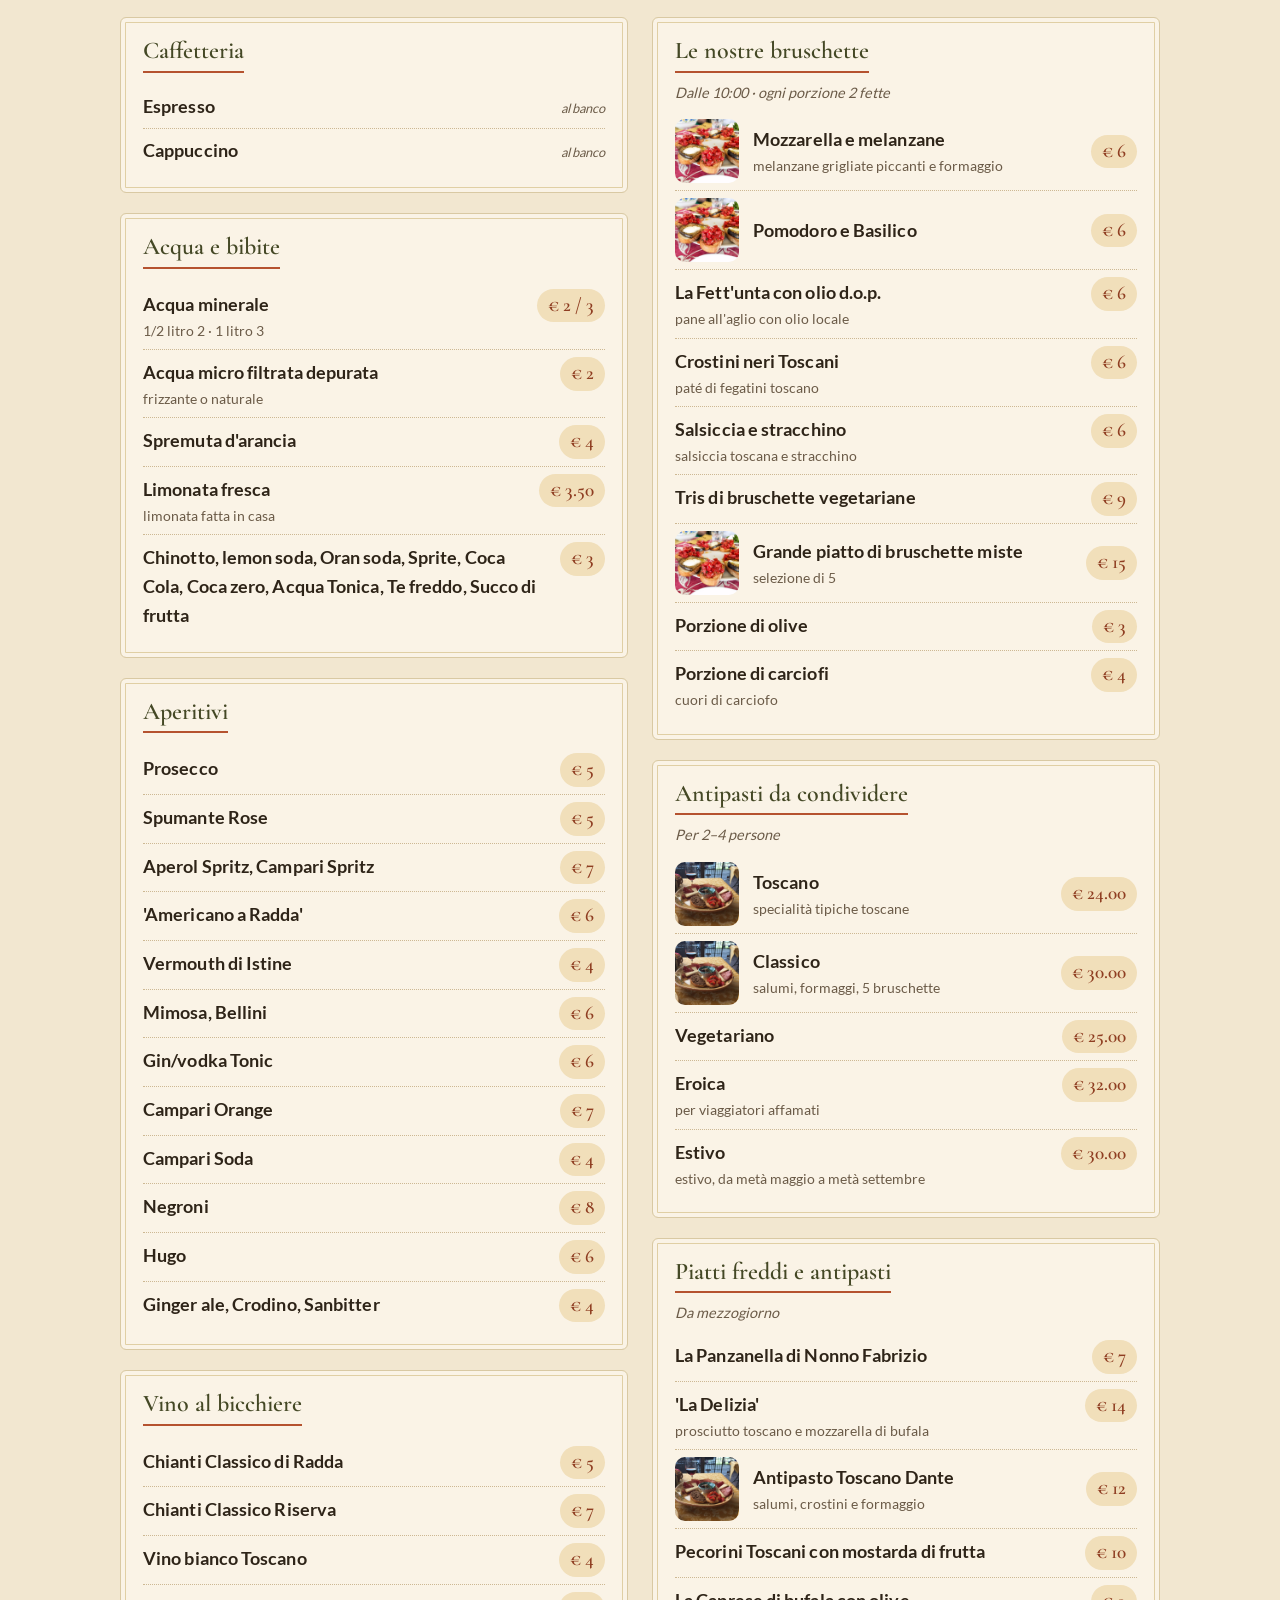
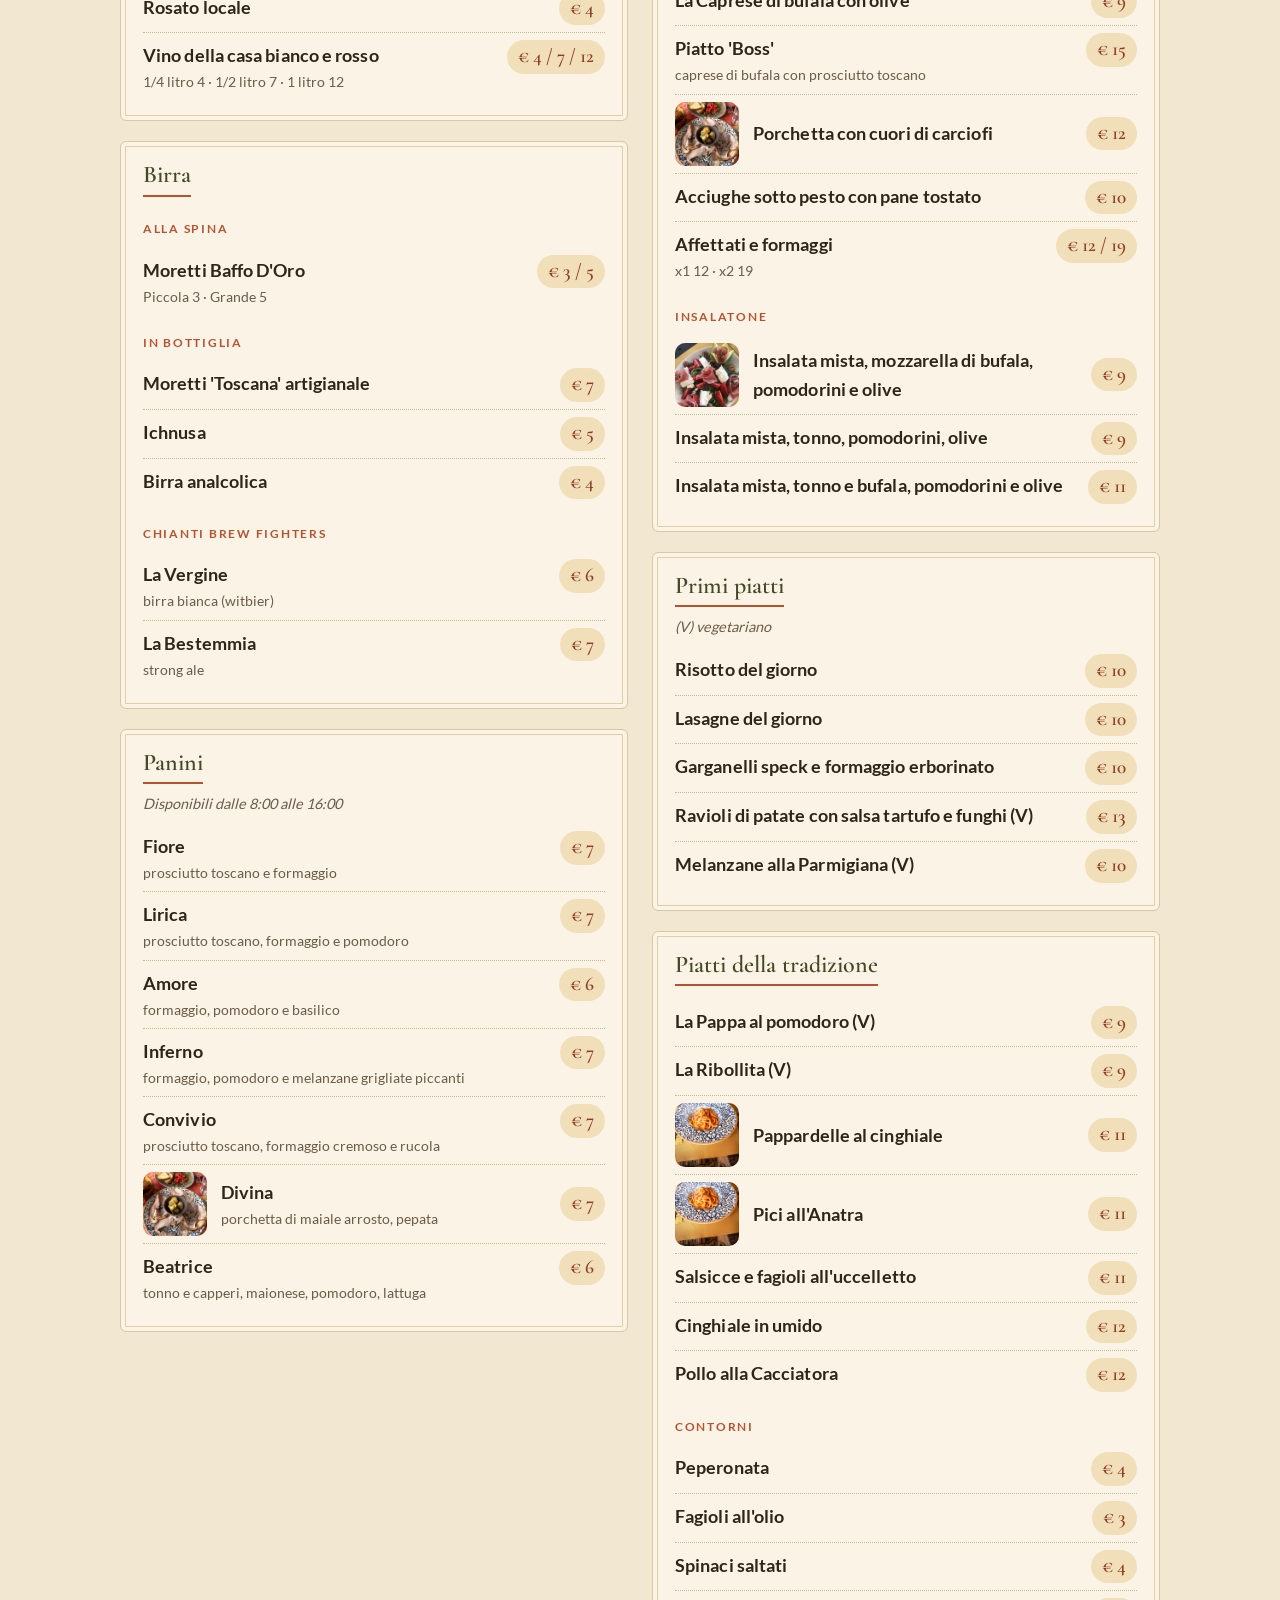
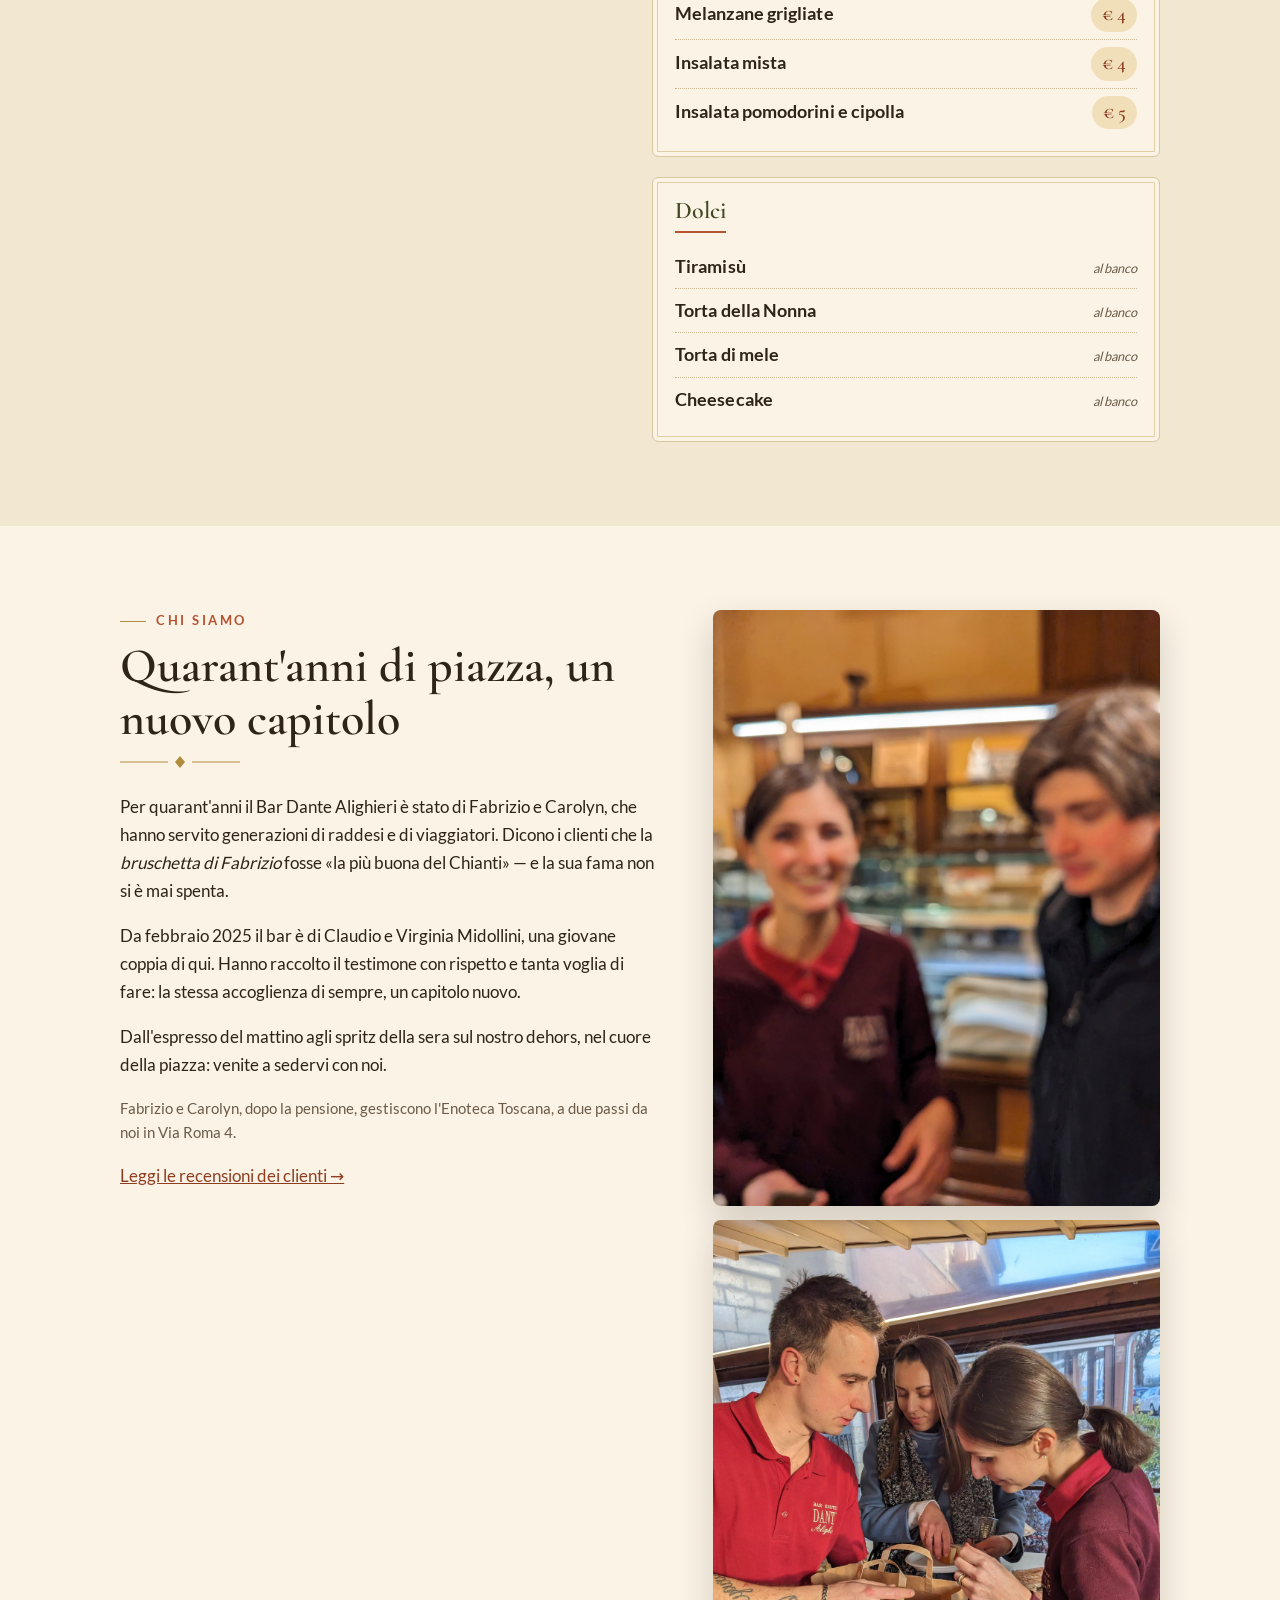
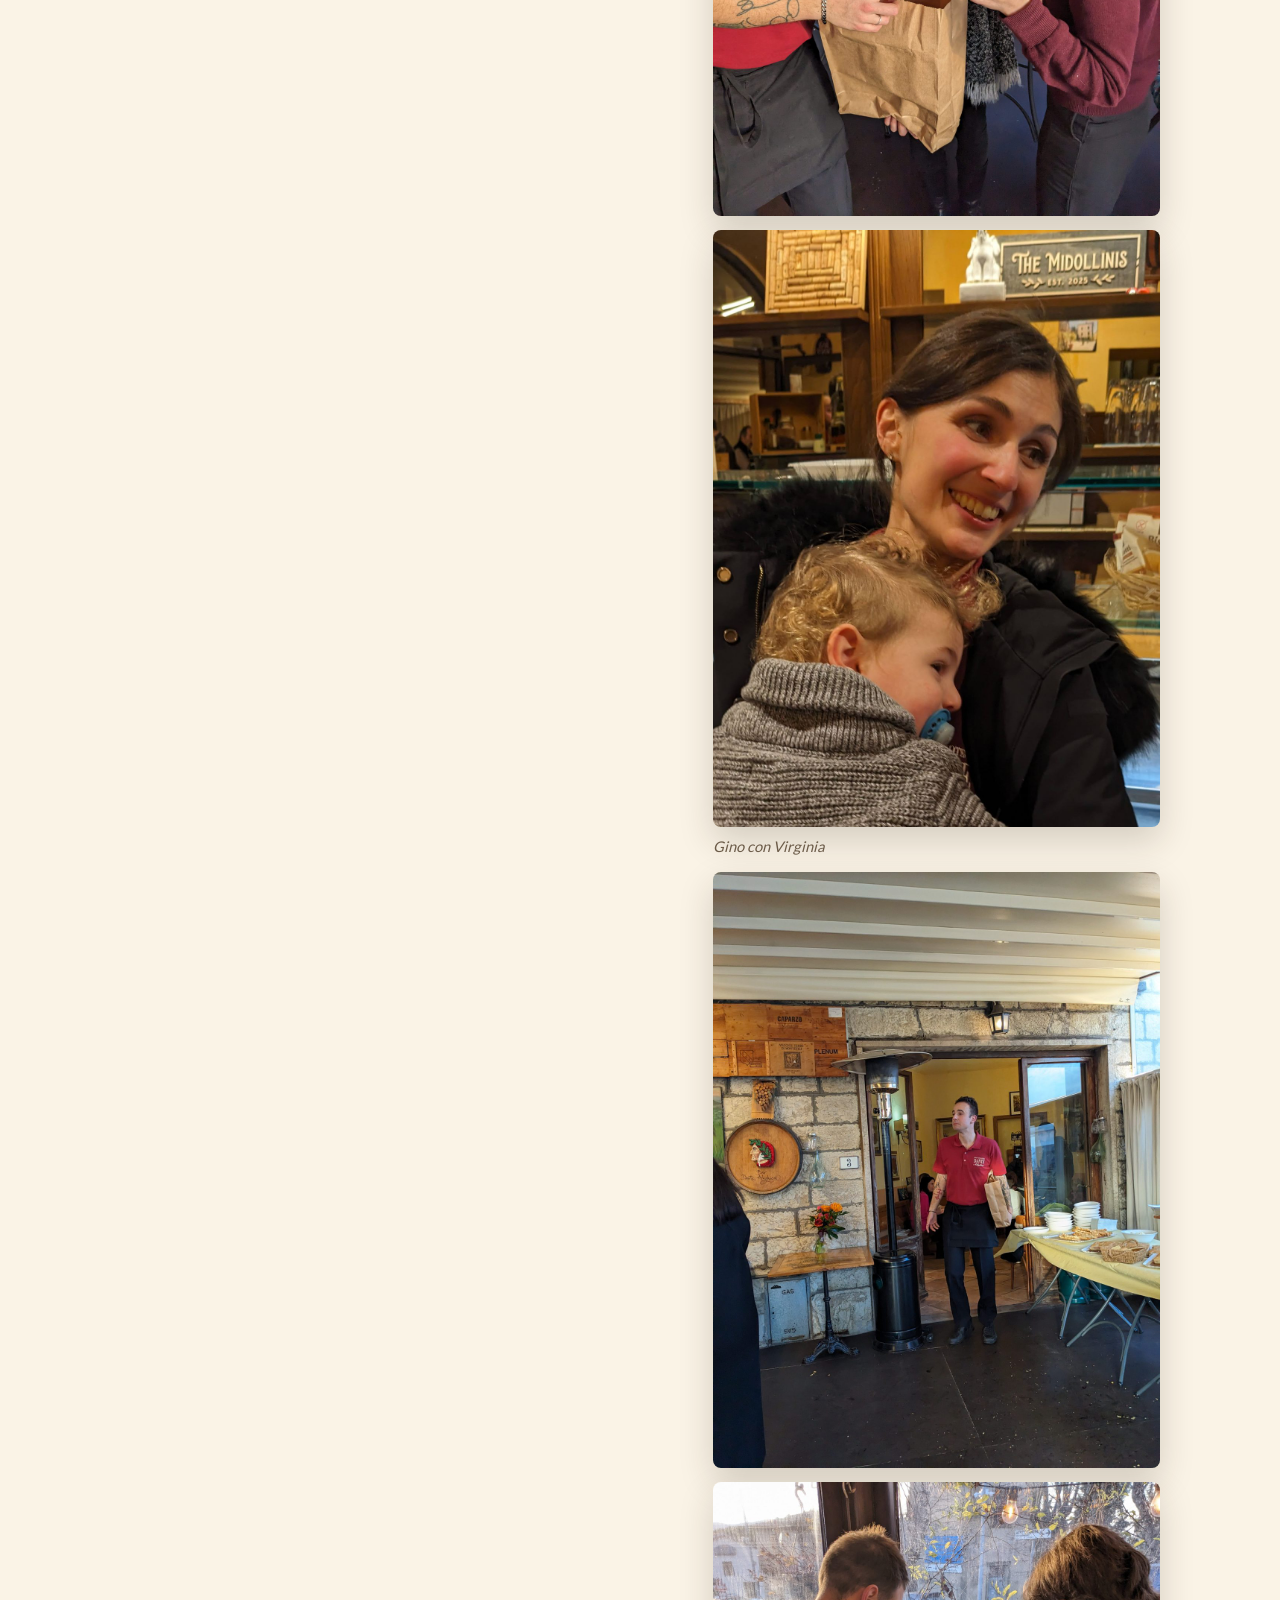
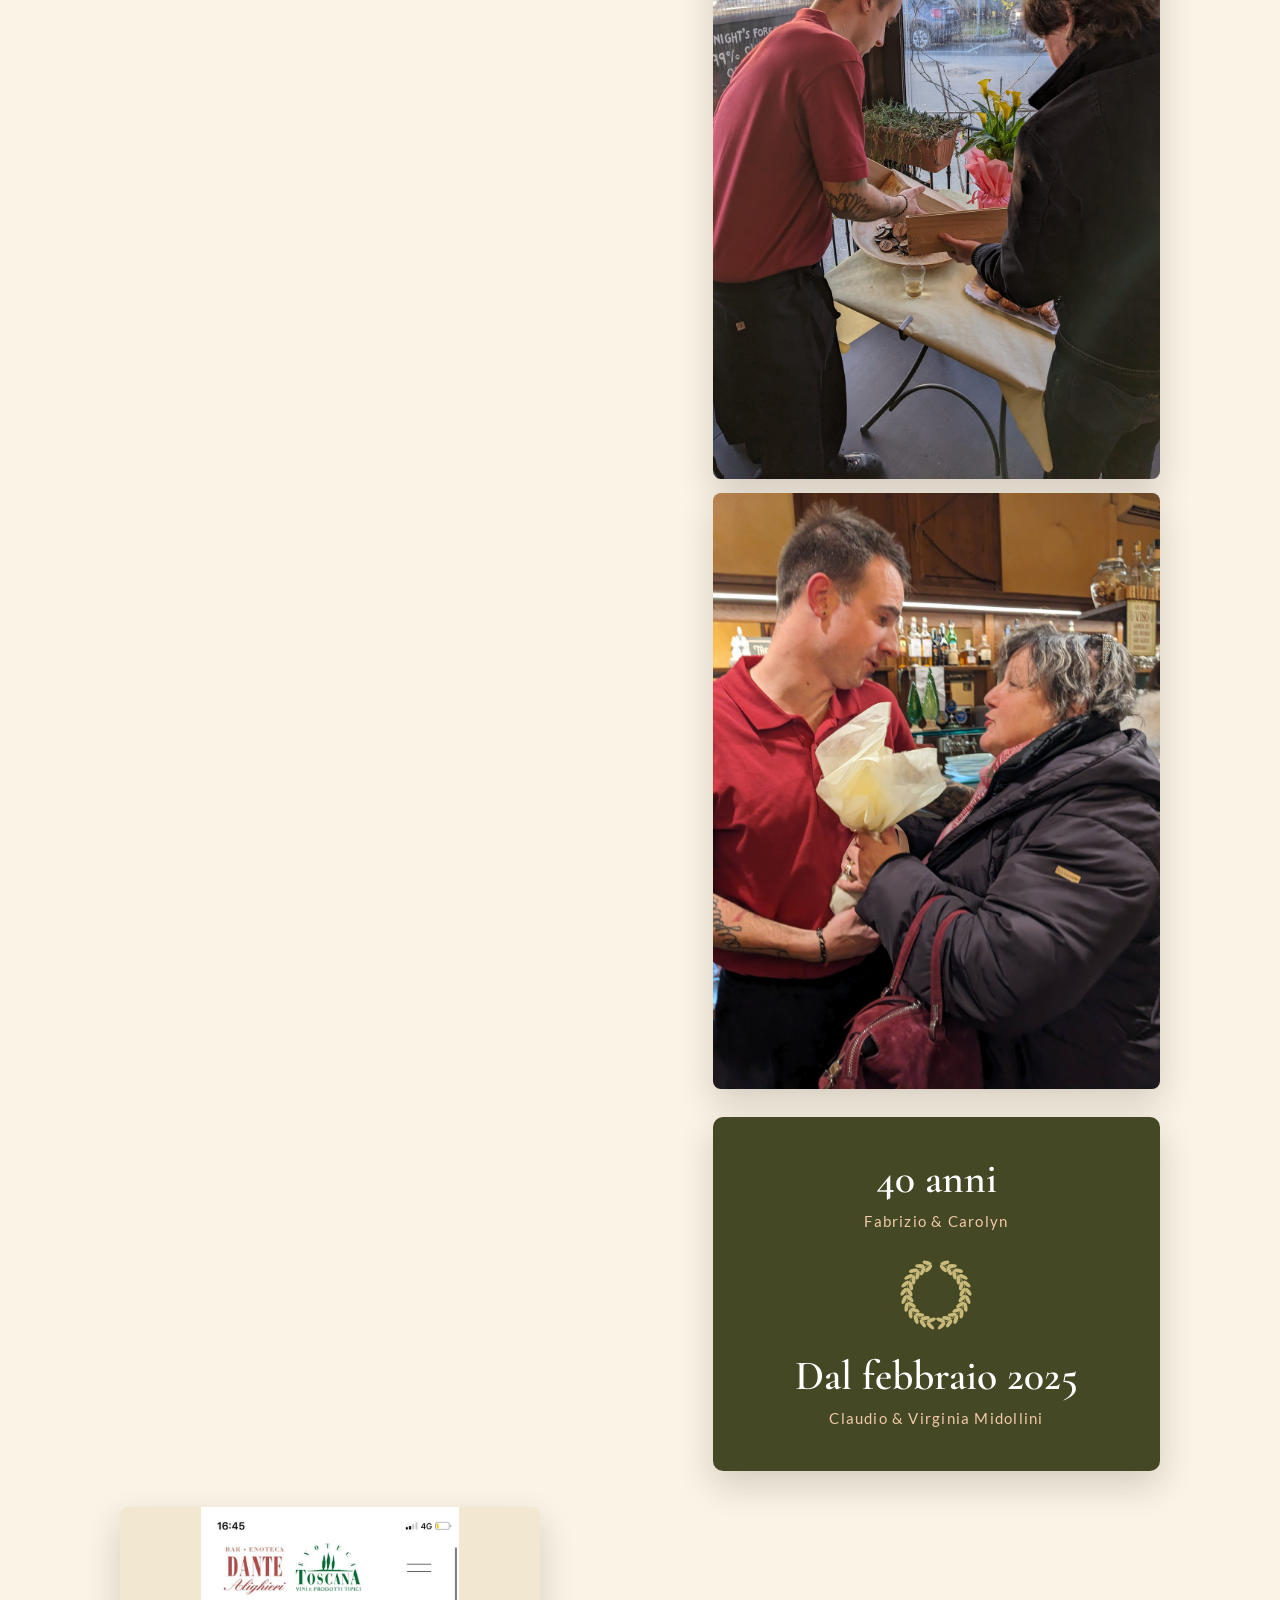
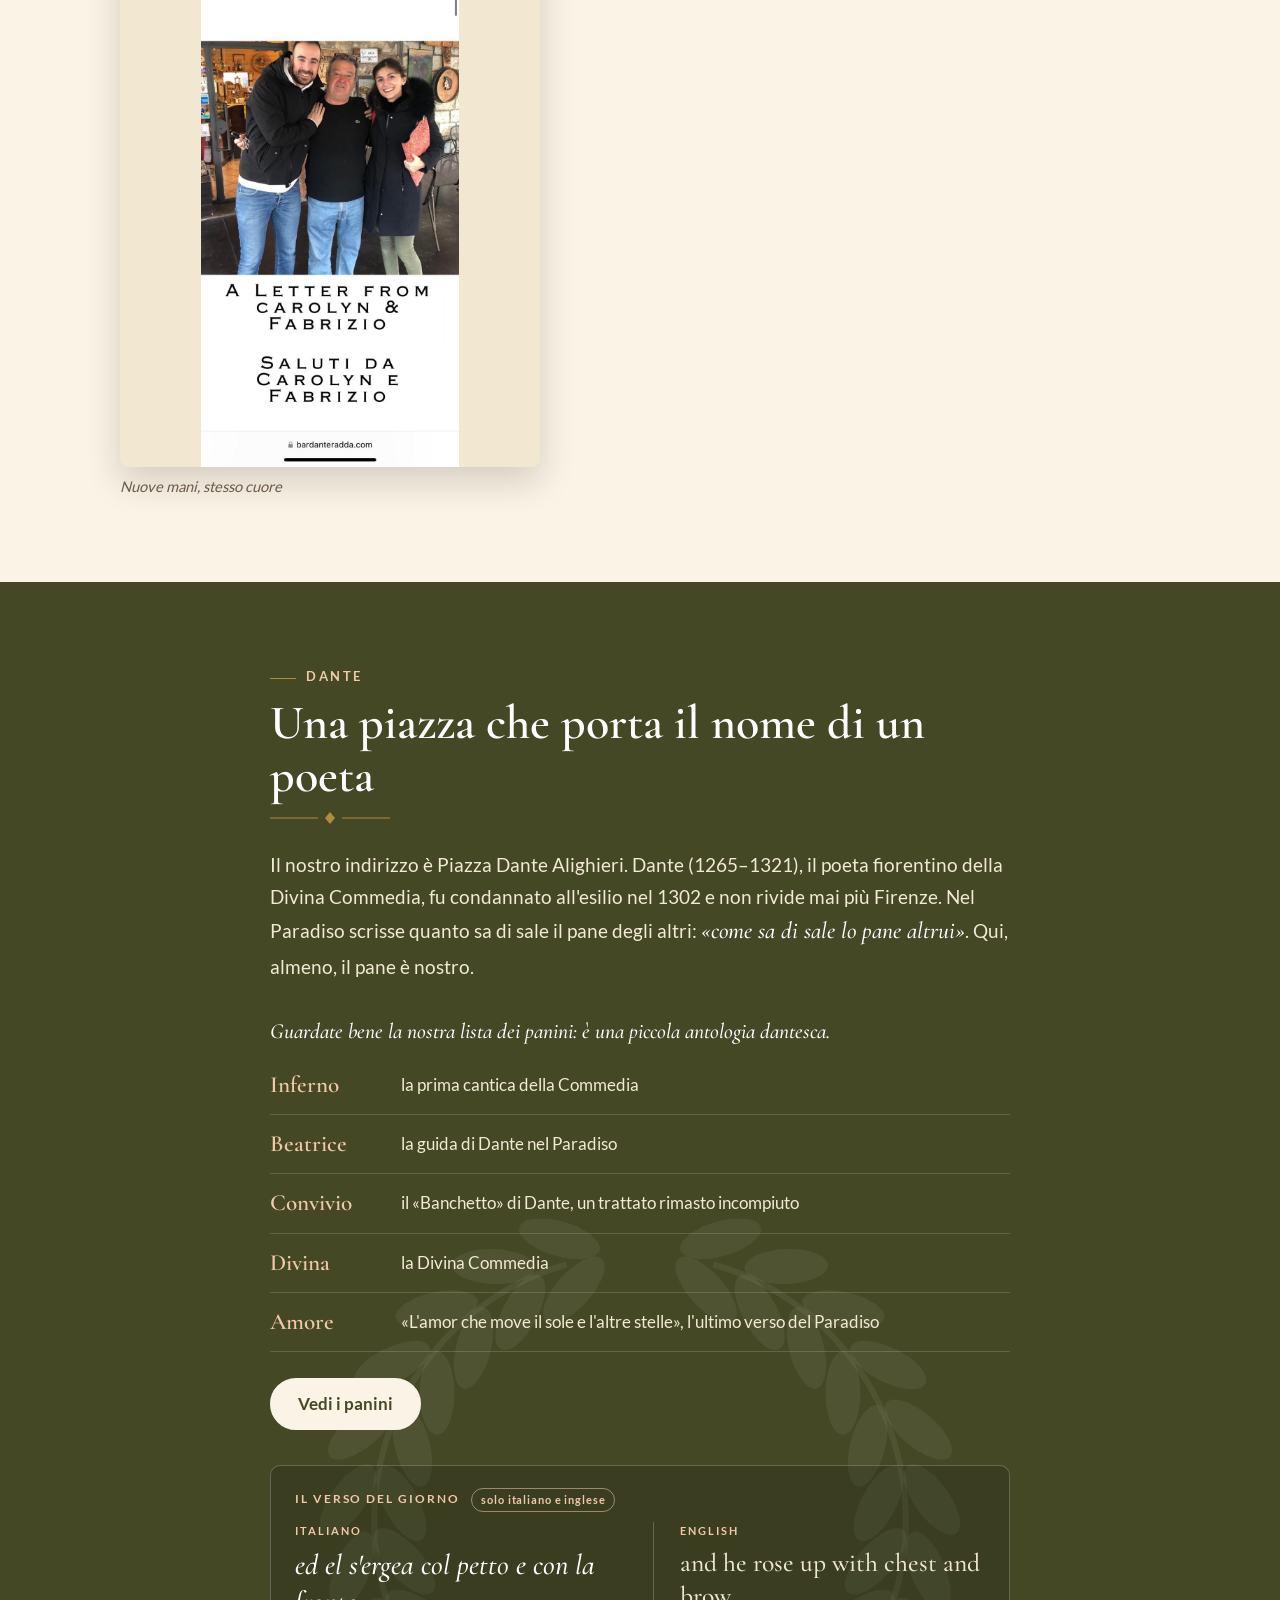
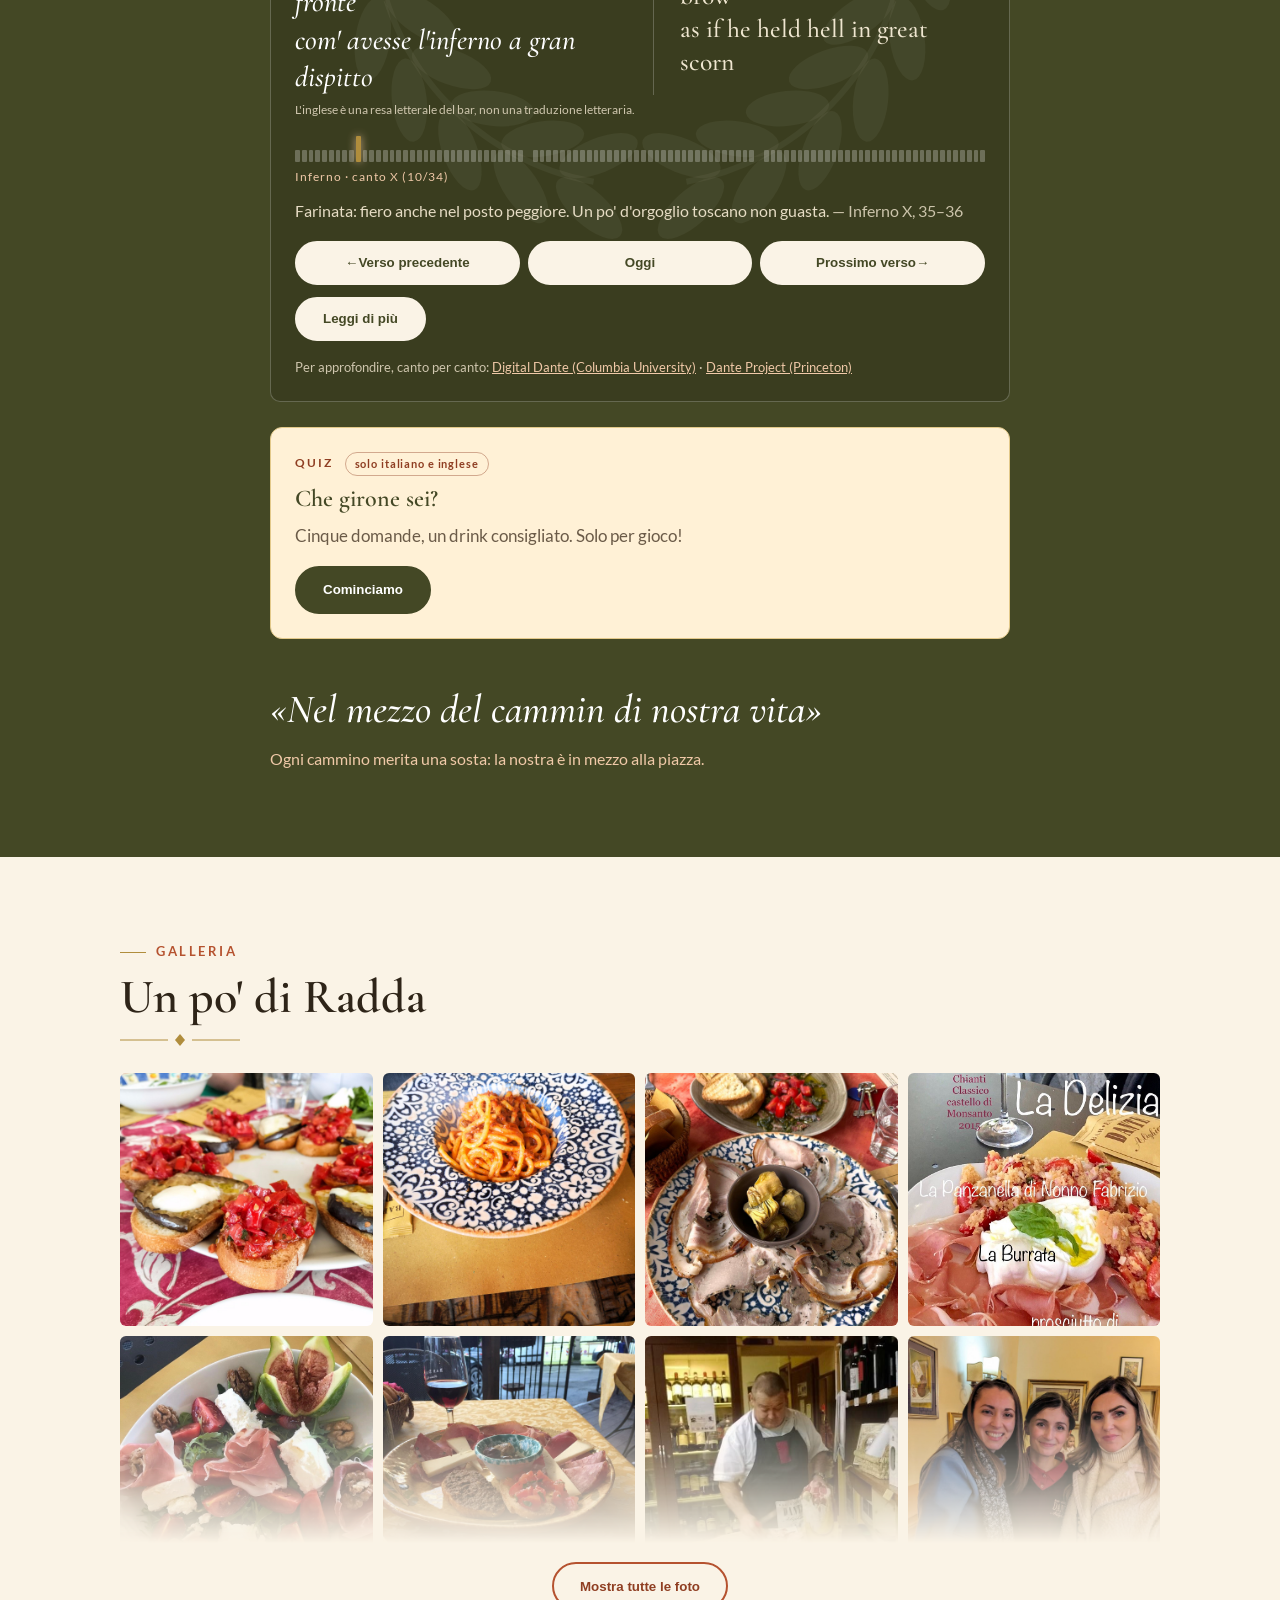
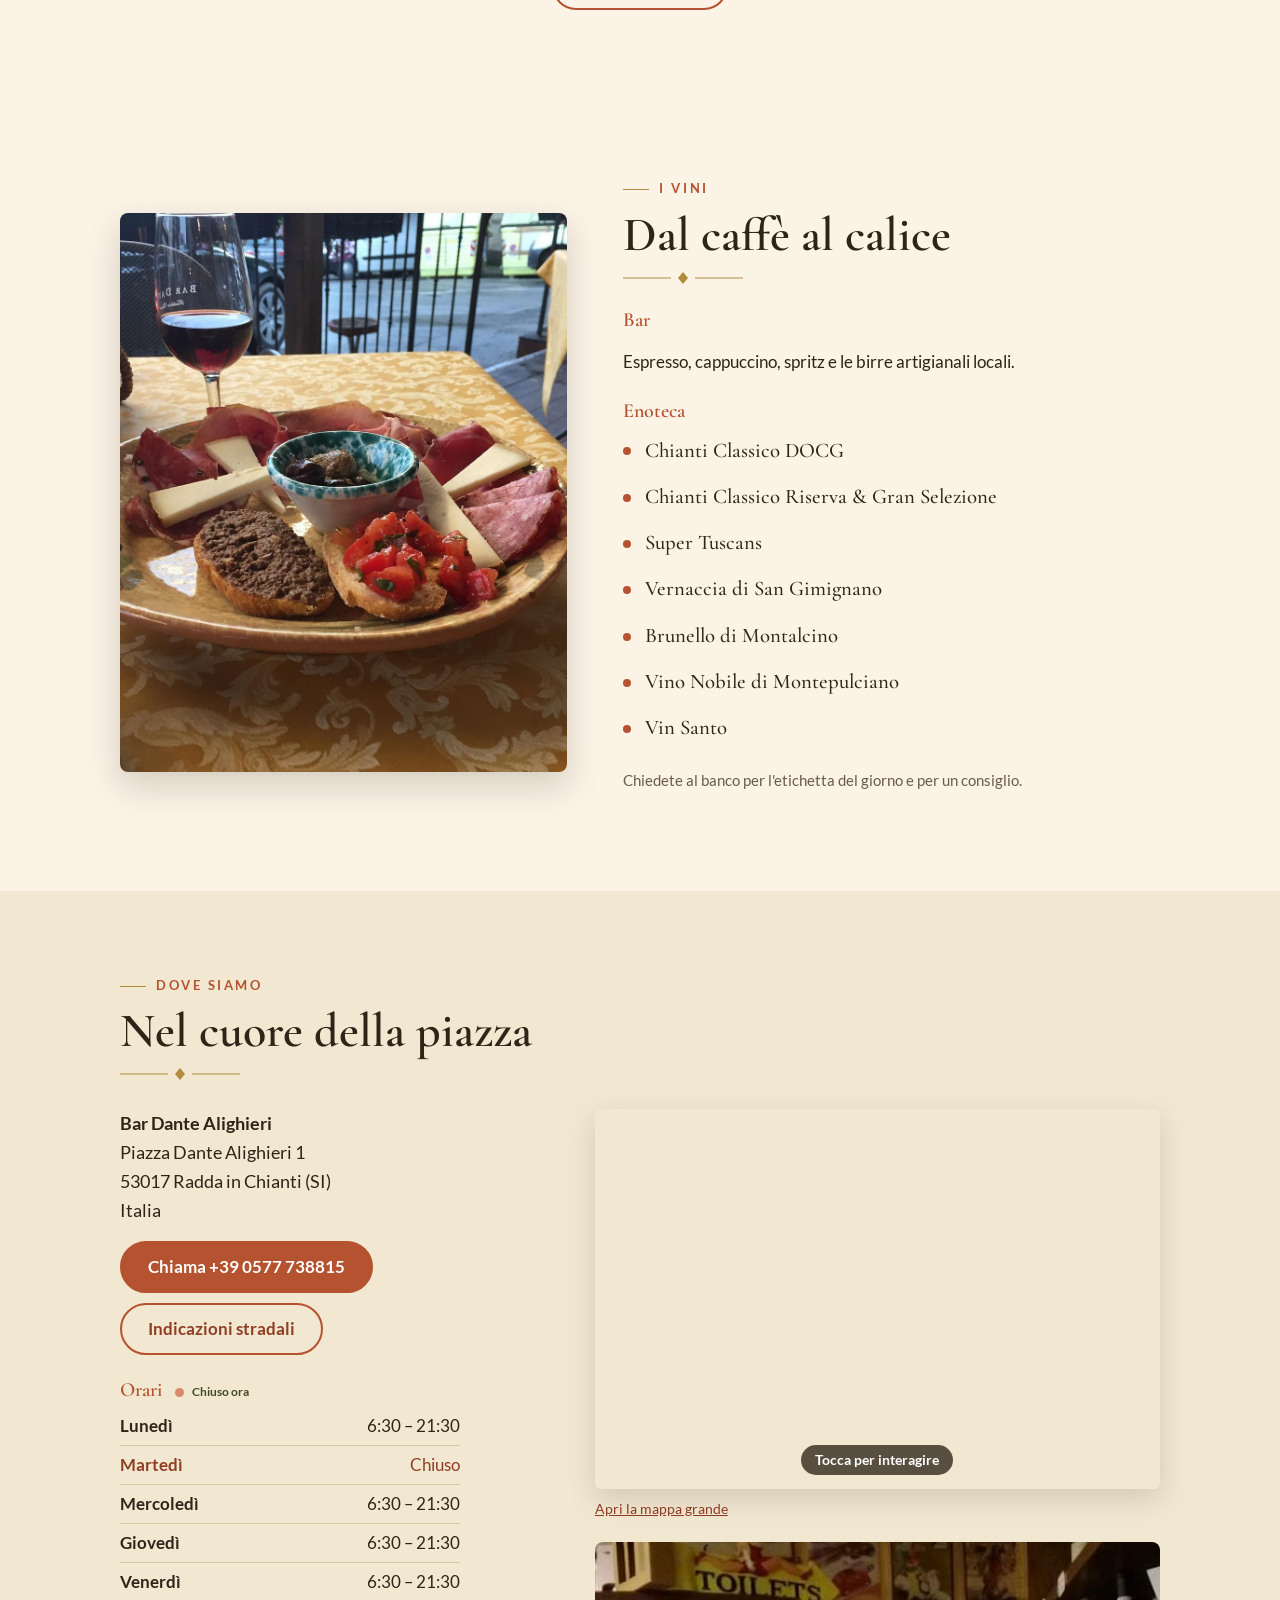
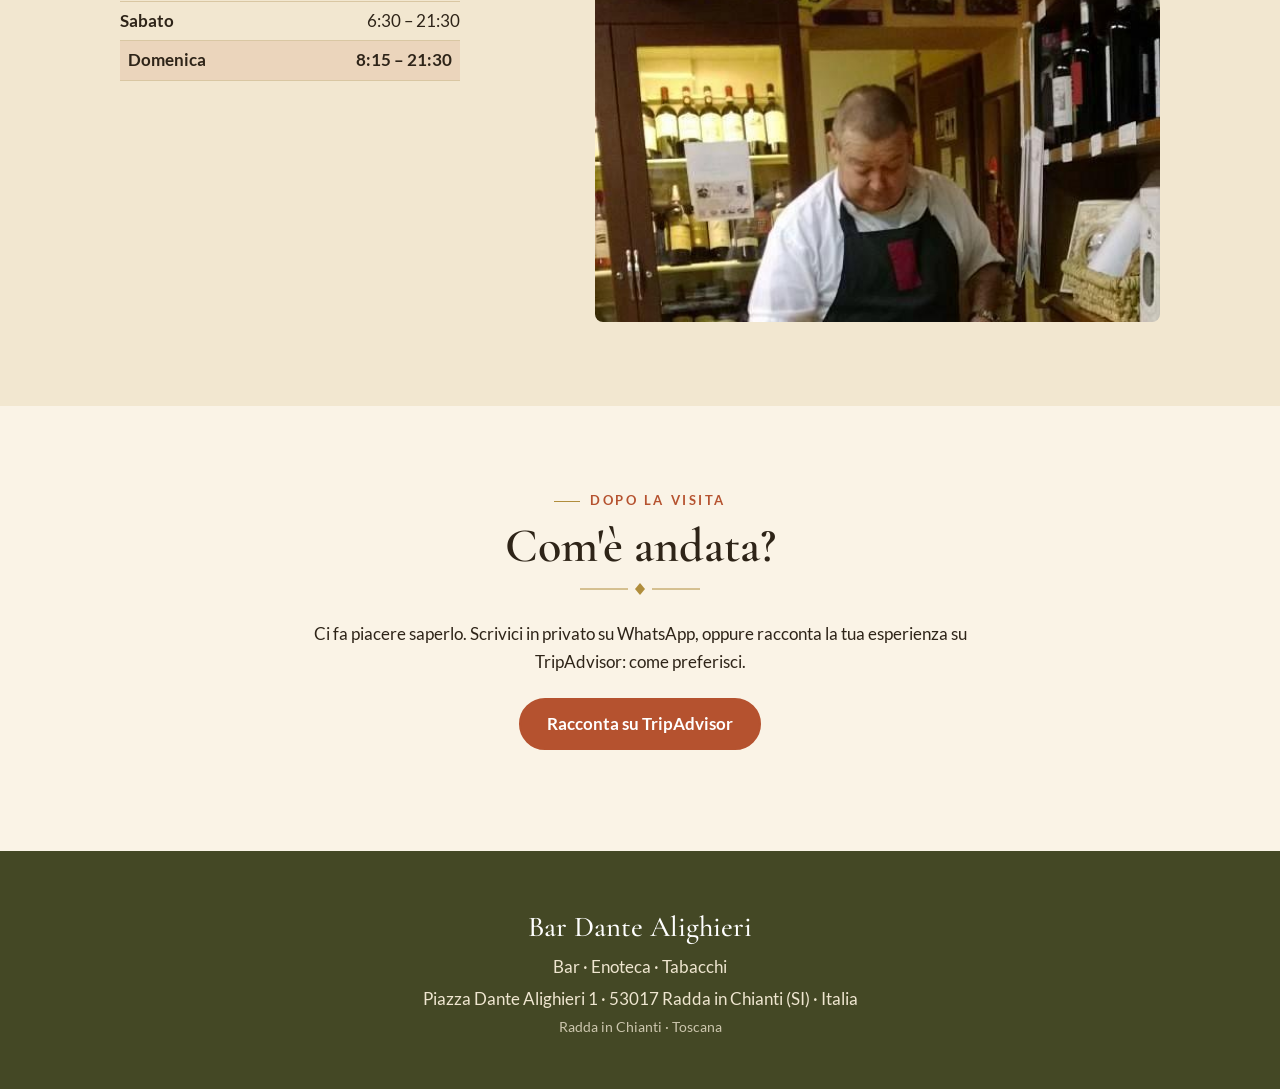
==== commit 43108a4c: "Hero: appetizer platter (photo-06) with see-through text and bigger type." ====
--- a/index.html
+++ b/index.html
@@ -91,7 +91,7 @@
 
 <!-- HOME -->
 <section class="hero hero-has-photo" id="home">
-  <img class="hero-photo" src="photos/PXL_20250216_155055356.jpg" alt="La piazza di Radda e il Bar Dante Alighieri" data-alt-it="La piazza di Radda e il Bar Dante Alighieri" data-alt-en="The square in Radda and Bar Dante Alighieri" width="1200" height="1600" fetchpriority="high" decoding="async">
+  <img class="hero-photo" src="photos/photo-06.jpg" alt="Tagliere di salumi e formaggi con un calice di rosso" data-alt-it="Tagliere di salumi e formaggi con un calice di rosso" data-alt-en="A platter of cured meats and cheeses with a glass of red" width="1024" height="1024" fetchpriority="high" decoding="async">
   <svg class="hero-laurel" aria-hidden="true" focusable="false"><use href="#laurel"/></svg>
   <div class="hero-strip">
     <div class="wrap hero-content">
--- a/styles.css
+++ b/styles.css
@@ -58,24 +58,24 @@
 /* hero — warm gradient fallback; .hero-has-photo: sharp people photo + bottom text strip */
 .hero{position:relative;min-height:calc(100svh - 65px);max-height:760px;display:flex;align-items:flex-end;color:#fff;overflow:hidden;
   background:radial-gradient(120% 90% at 85% 10%,#a24a2a 0%,rgba(162,74,42,0) 60%),linear-gradient(160deg,#6c2d19 0%,#7d3a20 38%,#444825 100%)}
-.hero-photo{position:absolute;inset:0;width:100%;height:100%;object-fit:cover;object-position:50% 28%;z-index:0;pointer-events:none;
+.hero-photo{position:absolute;inset:0;width:100%;height:100%;object-fit:cover;object-position:50% 35%;z-index:0;pointer-events:none;
   filter:none;-webkit-filter:none}
 /* Soft fade only into the bottom strip — no full-photo blur, faces stay sharp above */
-.hero-has-photo::before{content:"";position:absolute;left:0;right:0;bottom:0;height:42%;z-index:1;pointer-events:none;
-  background:linear-gradient(180deg,rgba(20,12,8,0) 0%,rgba(20,12,8,.18) 55%,rgba(20,12,8,.55) 100%)}
+.hero-has-photo::before{content:"";position:absolute;left:0;right:0;bottom:0;height:30%;z-index:1;pointer-events:none;
+  background:linear-gradient(180deg,rgba(20,12,8,0) 0%,rgba(20,12,8,.1) 40%,rgba(20,12,8,.38) 100%)}
 .hero-laurel{position:absolute;right:-90px;top:42%;width:min(620px,95vw);height:min(620px,95vw);transform:translateY(-50%);color:rgba(250,243,230,.08);pointer-events:none;z-index:2}
 .hero-has-photo .hero-laurel{opacity:.55}
 /* Full-bleed solid (nearly) dark band along the bottom; words + buttons live here */
 .hero-strip{position:relative;z-index:3;width:100%;margin-top:auto;
-  background:rgba(22,14,10,.94);
+  background:linear-gradient(180deg,rgba(22,14,10,.25) 0%,rgba(22,14,10,.55) 100%);
   border-top:1px solid rgba(240,201,168,.28);
-  box-shadow:0 -12px 28px rgba(12,8,4,.22)}
+  box-shadow:0 -12px 28px rgba(12,8,4,.18)}
 .hero-content{position:relative;padding:22px 0 24px;z-index:3;max-width:40rem}
 .hero-has-photo .hero-content{
   background:transparent;backdrop-filter:none;-webkit-backdrop-filter:none;
   border:0;border-radius:0;box-shadow:none;max-width:42rem;padding:18px 0 20px}
 .hero-content .eyebrow,.hero-content h1,.hero-content .hero-story,.hero-content .lead,.hero-content .hero-open{
-  text-shadow:none}
+  text-shadow:0 2px 6px rgba(0,0,0,.85),0 0 2px rgba(0,0,0,.9)}
 .eyebrow{font-weight:700;letter-spacing:.2em;text-transform:uppercase;font-size:.8rem;color:var(--terracotta);margin:0 0 .6rem}
 .hero .eyebrow{color:#f0c9a8}
 h1,h2,h3{font-family:var(--serif);font-weight:600;line-height:1.1;margin:0 0 .5em}
@@ -95,7 +95,7 @@
   .hero-has-photo .hero-content{padding:14px 0 16px}
   .hero-has-photo .lead{font-size:1rem;line-height:1.45}
   .hero-has-photo .hero-actions .btn{min-height:44px;padding:8px 18px;font-size:.95rem}
-  .hero-photo{object-position:48% 22%}
+  .hero-photo{object-position:50% 30%}
 }
 .btn{display:inline-flex;align-items:center;justify-content:center;min-height:48px;background:var(--terracotta);color:#fff;text-decoration:none;font-weight:700;padding:10px 26px;border-radius:999px;border:2px solid var(--terracotta);transition:background .2s;text-align:center}
 .btn:hover{background:var(--terracotta-d);border-color:var(--terracotta-d)}
@@ -508,3 +508,10 @@
 .verse-deeper[hidden]{display:none}
 .verse-deeper p{margin:.5rem 0 1rem}
 .verse-deeper a{color:#f0c9a8;display:inline-block;min-height:44px}
+
+/* hero text larger (Mac, Nov 6) */
+.hero-has-photo h1{font-size:clamp(2.6rem,10vw,4.8rem)}
+.hero-has-photo .hero-story{font-size:clamp(1.3rem,4.4vw,1.7rem)}
+.hero-has-photo .lead{font-size:clamp(1.15rem,4.4vw,1.35rem)}
+.hero-has-photo .eyebrow{font-size:.95rem}
+.hero-has-photo .hero-open{font-size:1.1rem}
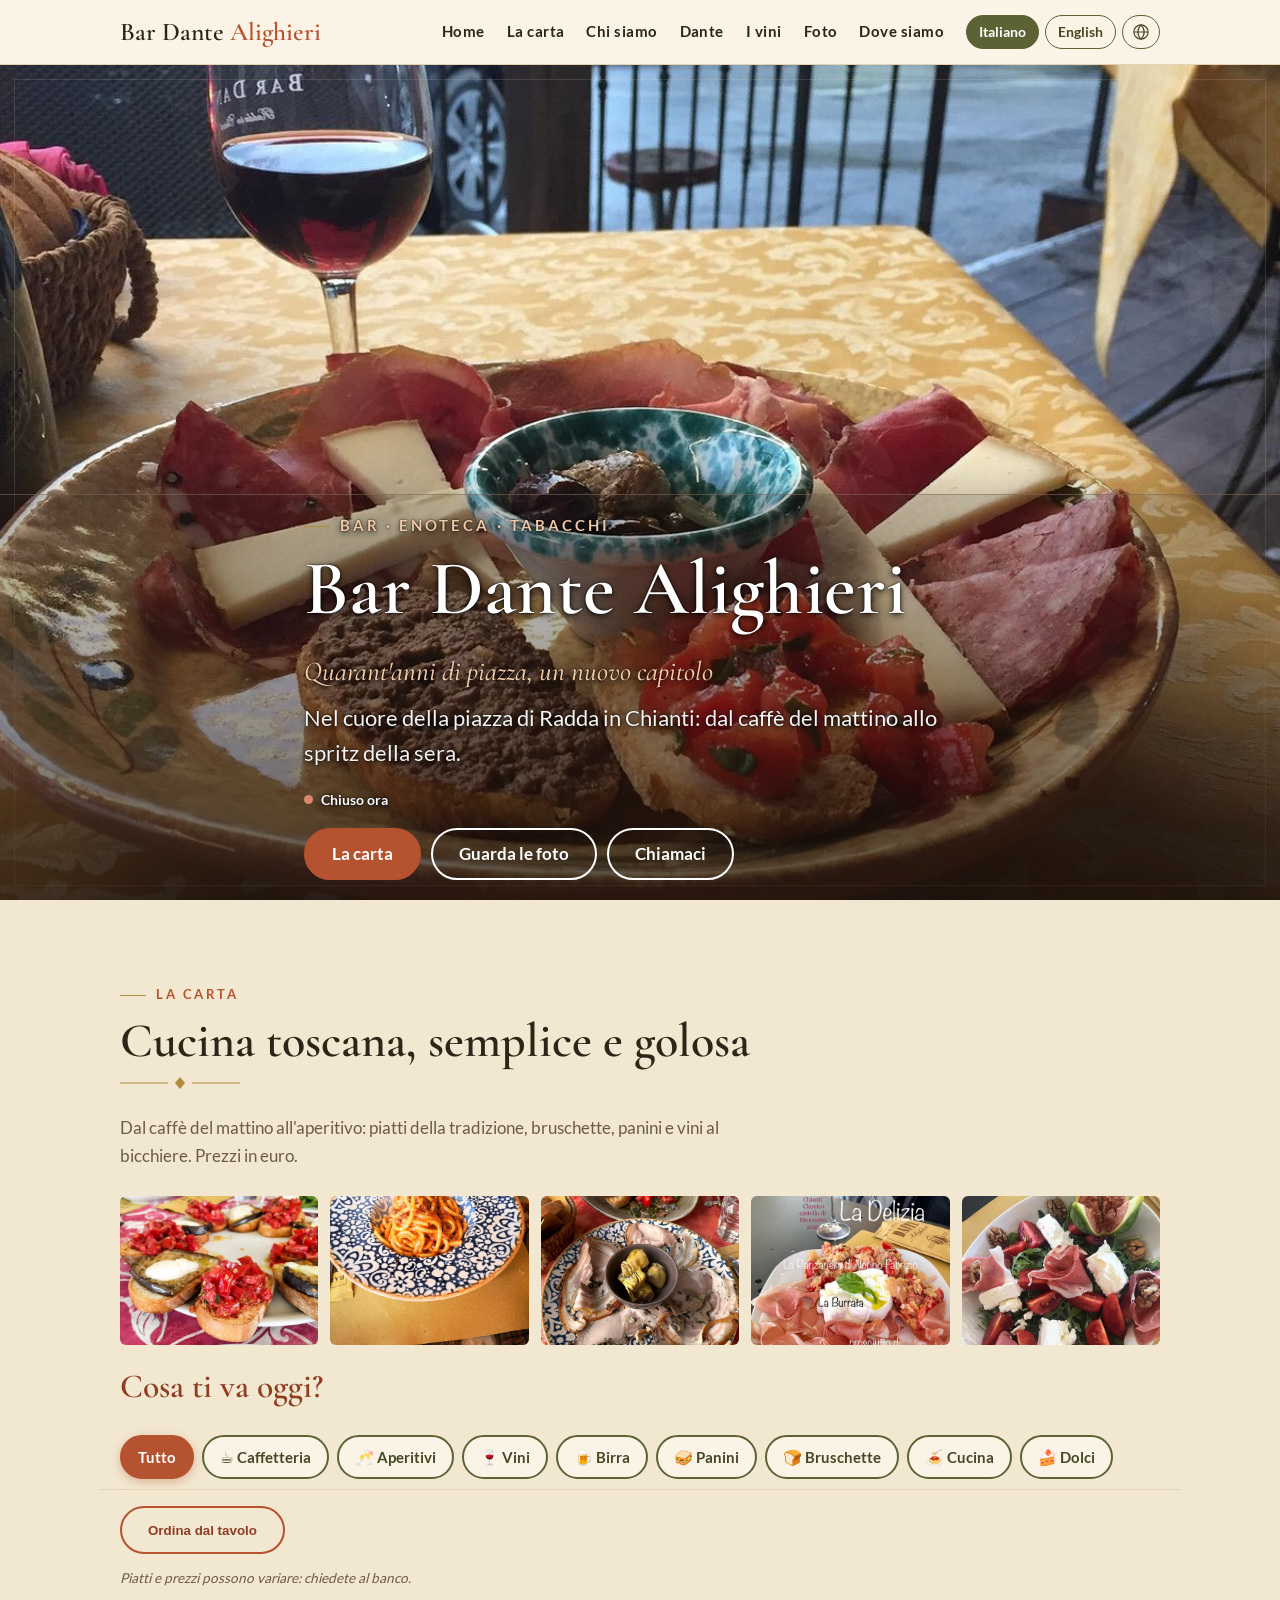
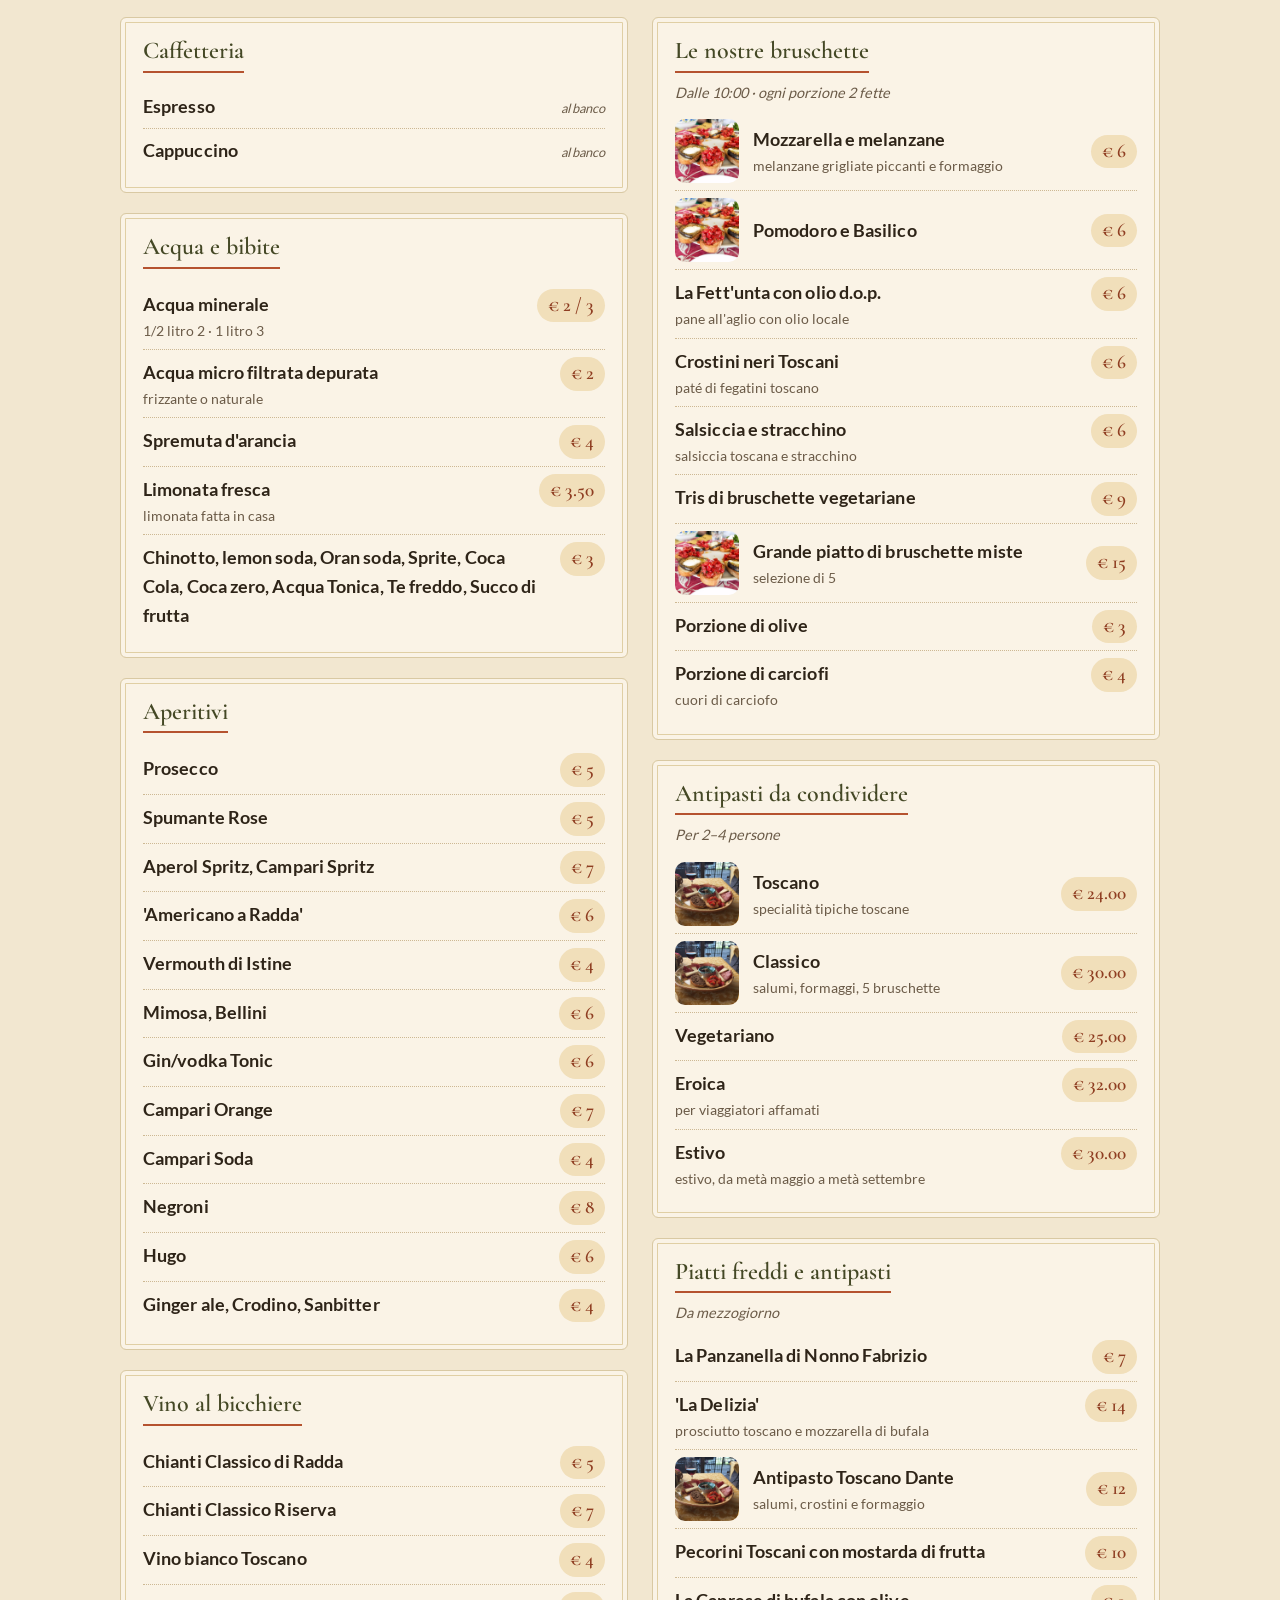
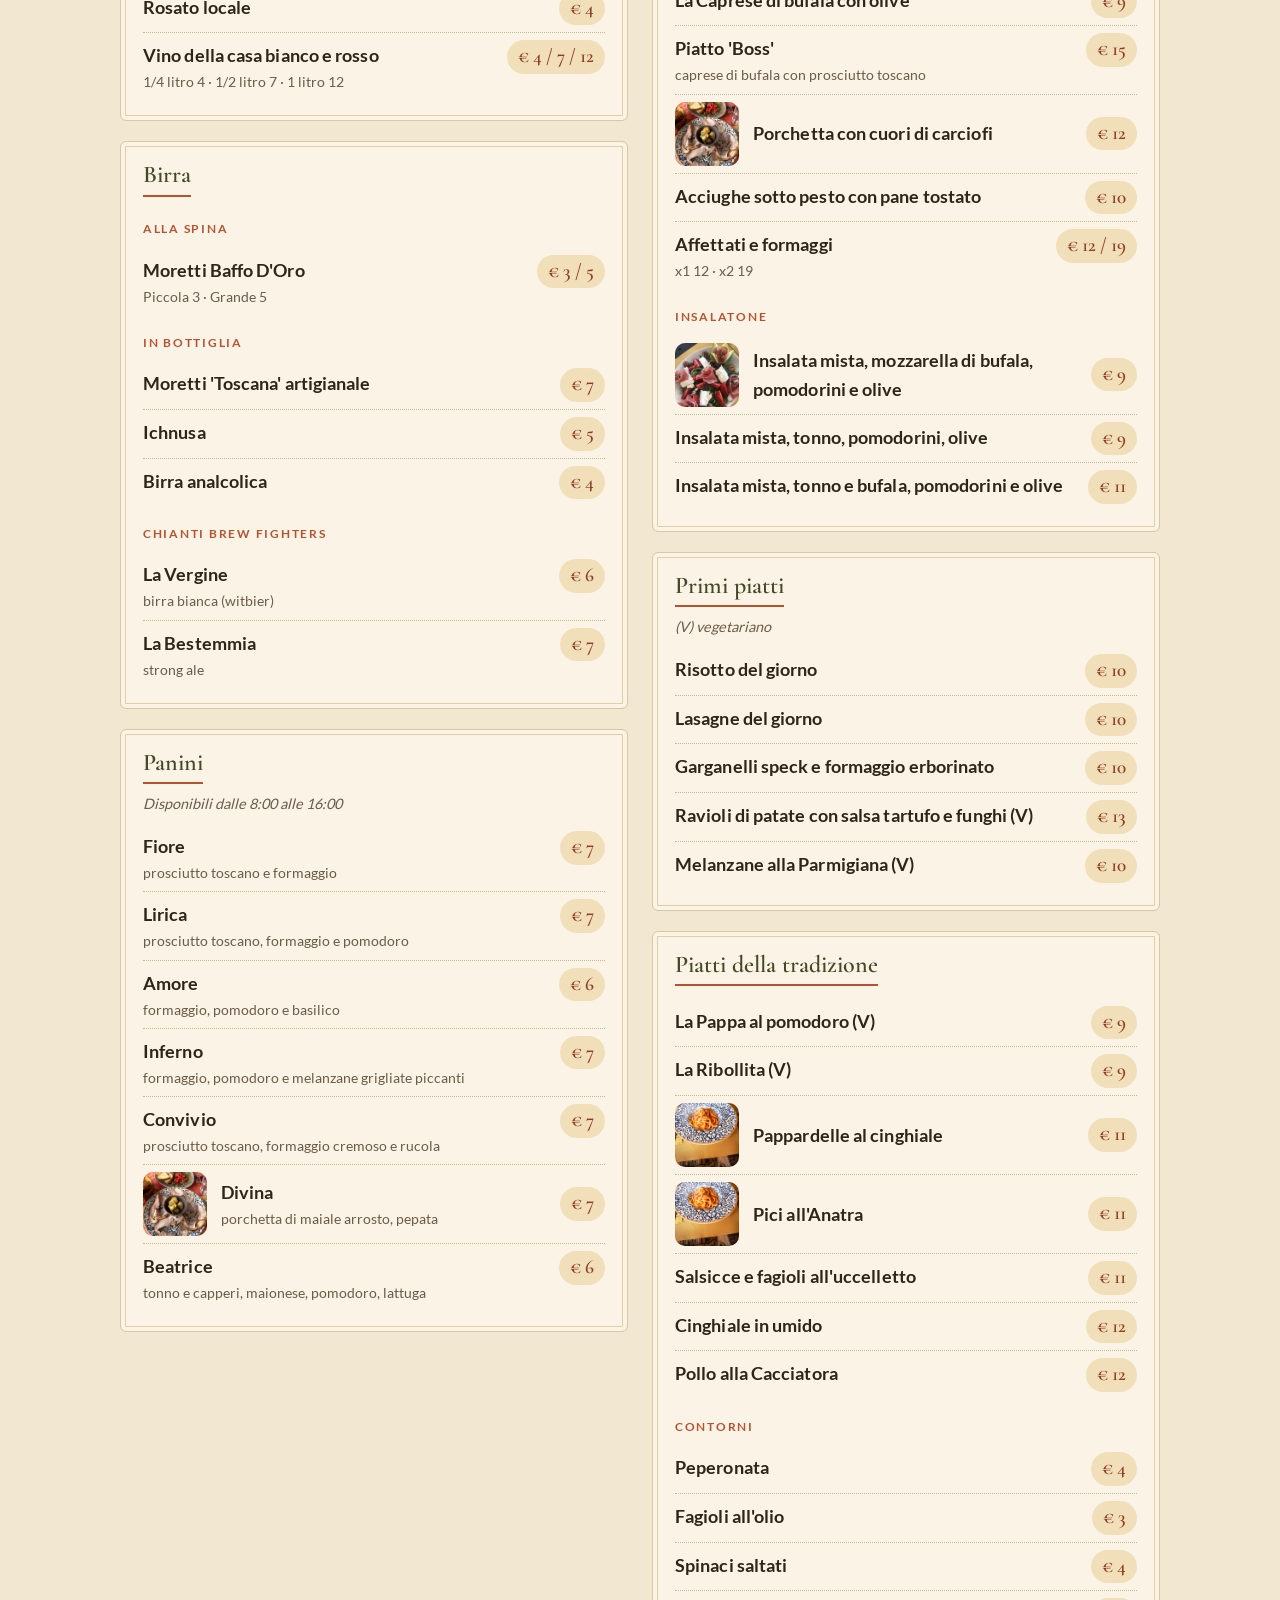
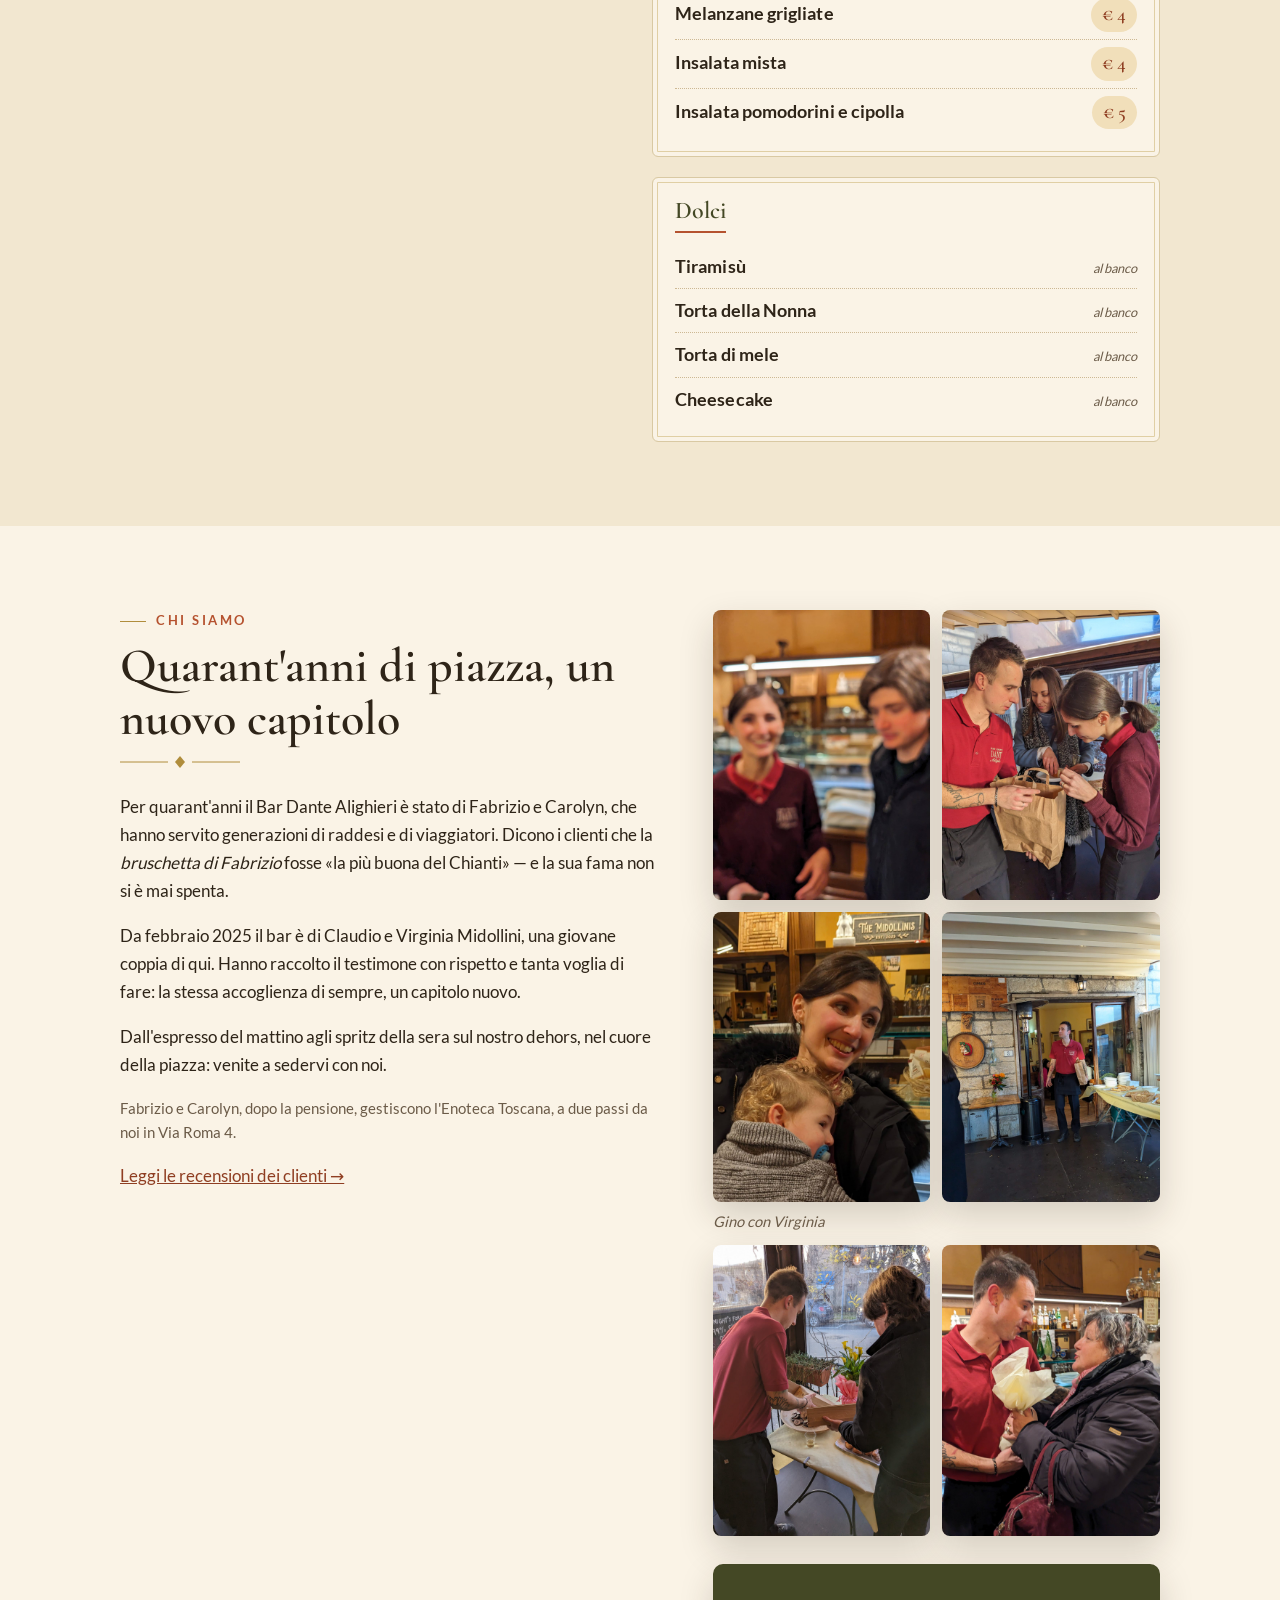
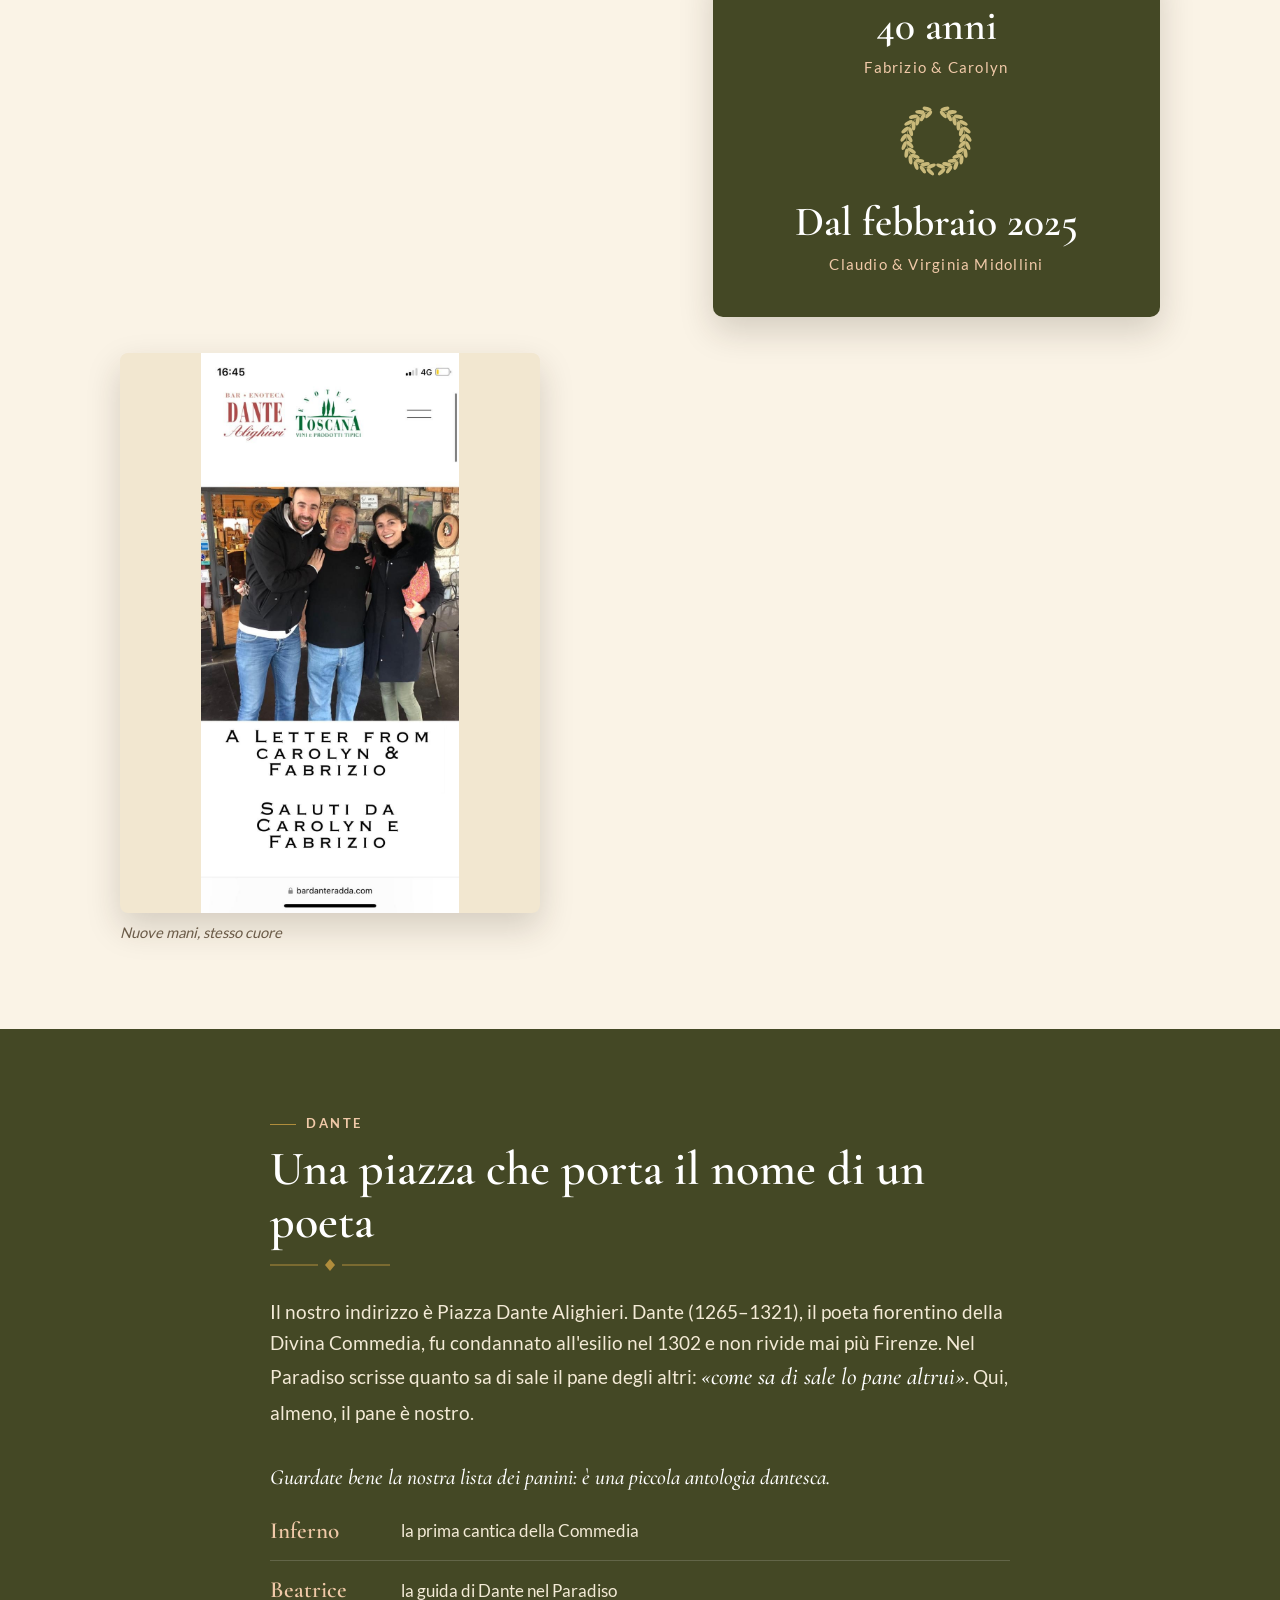
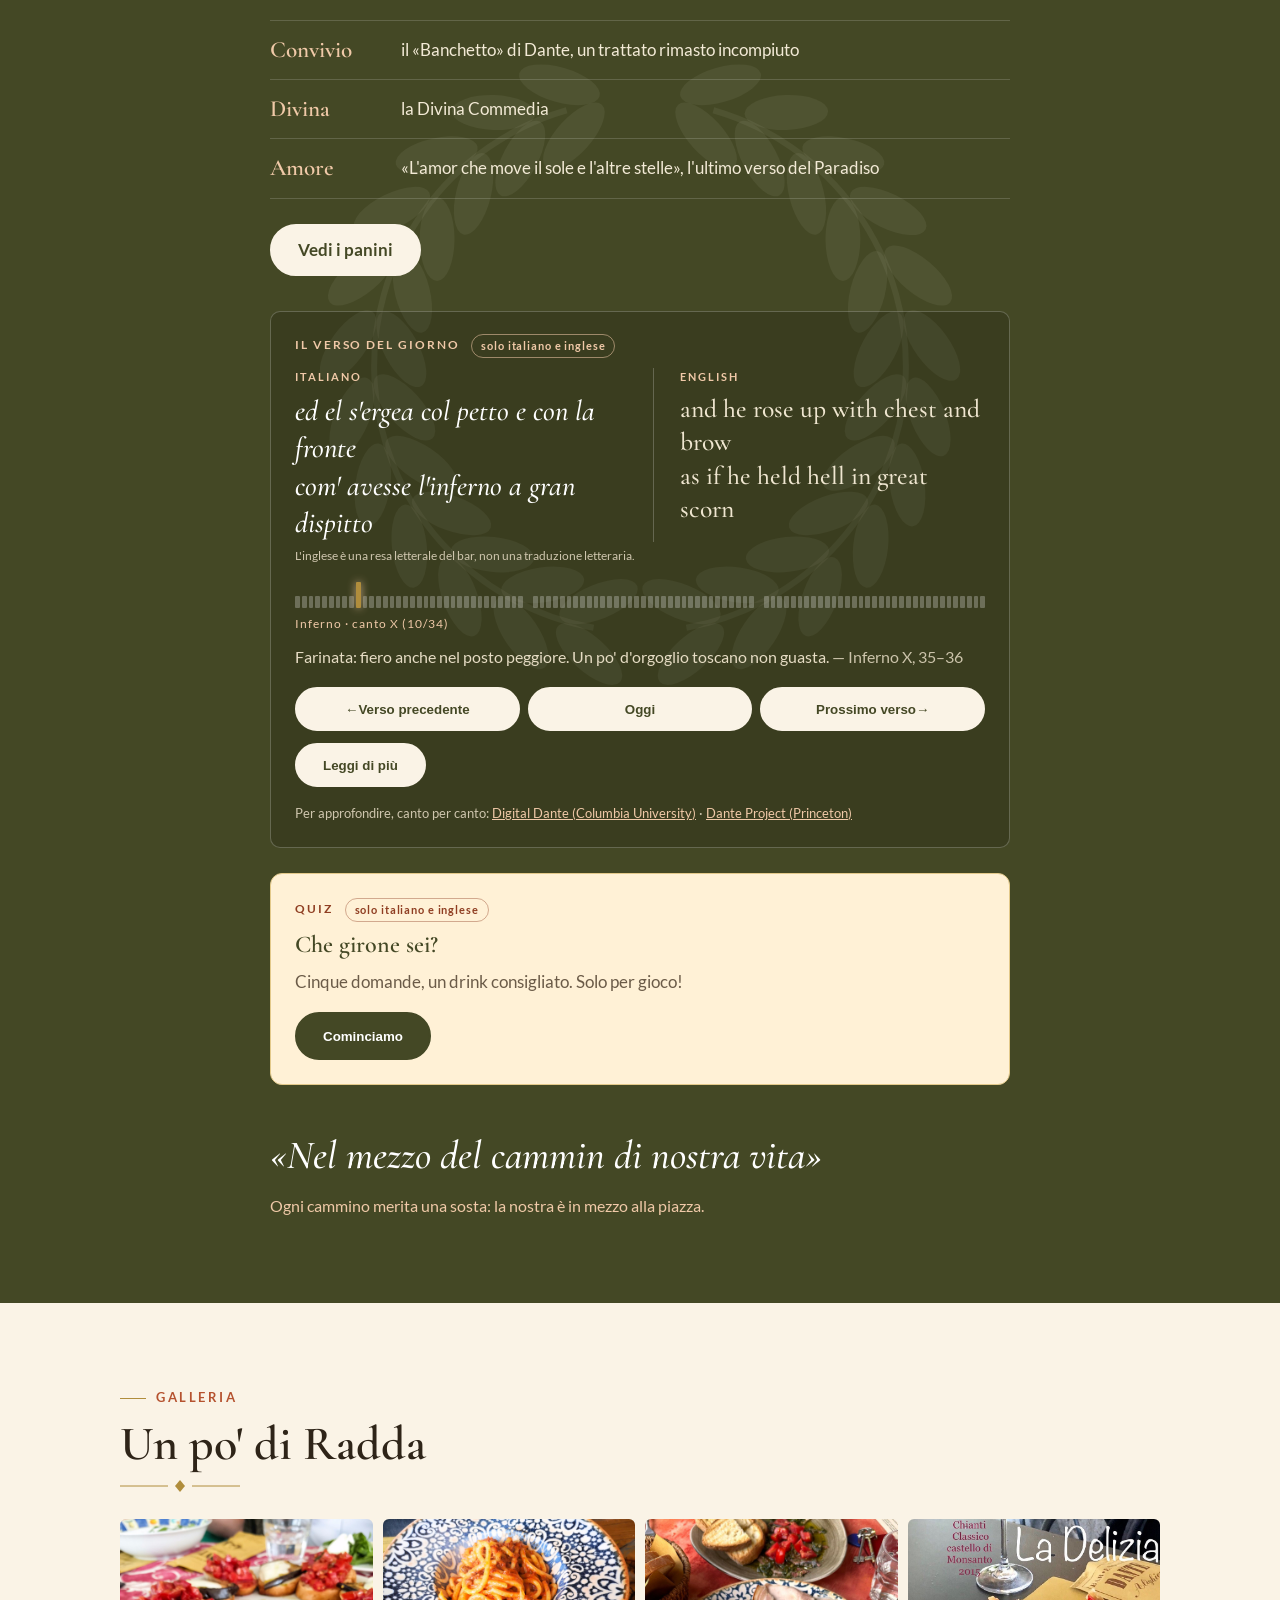
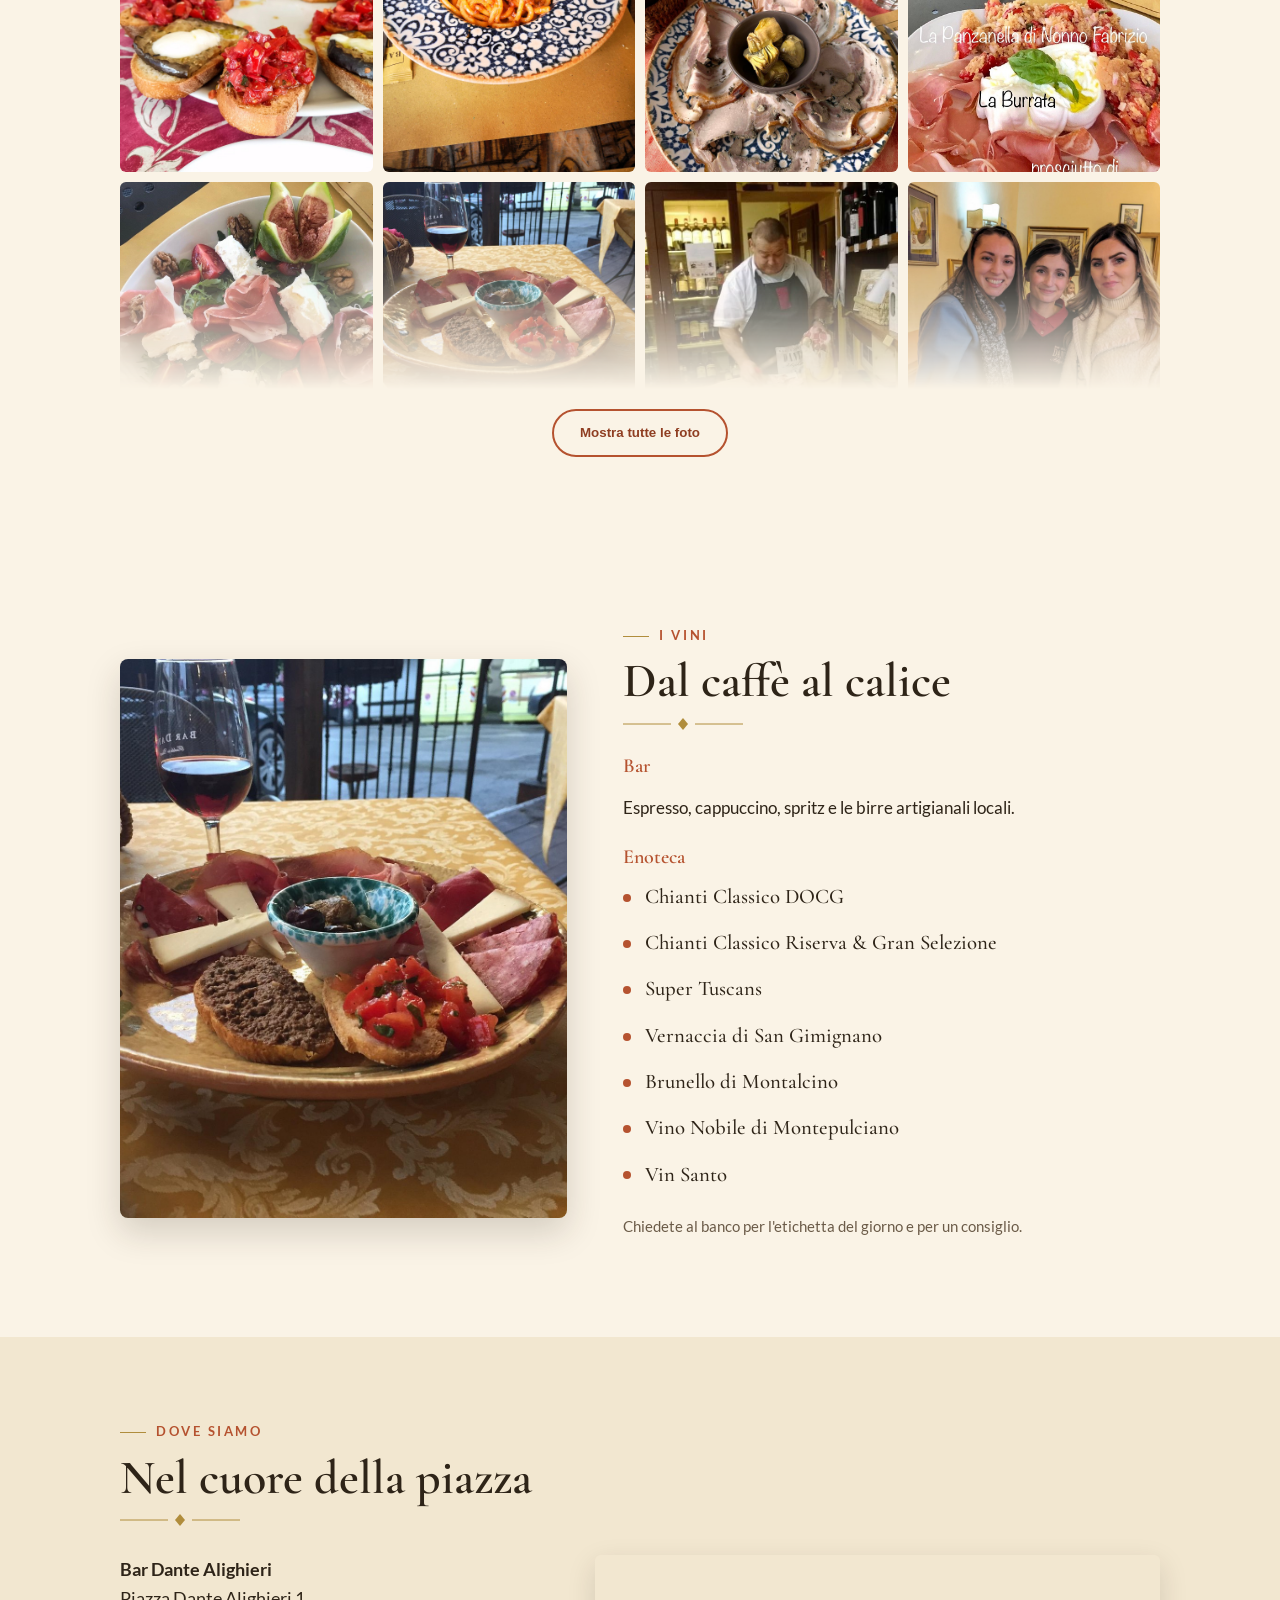
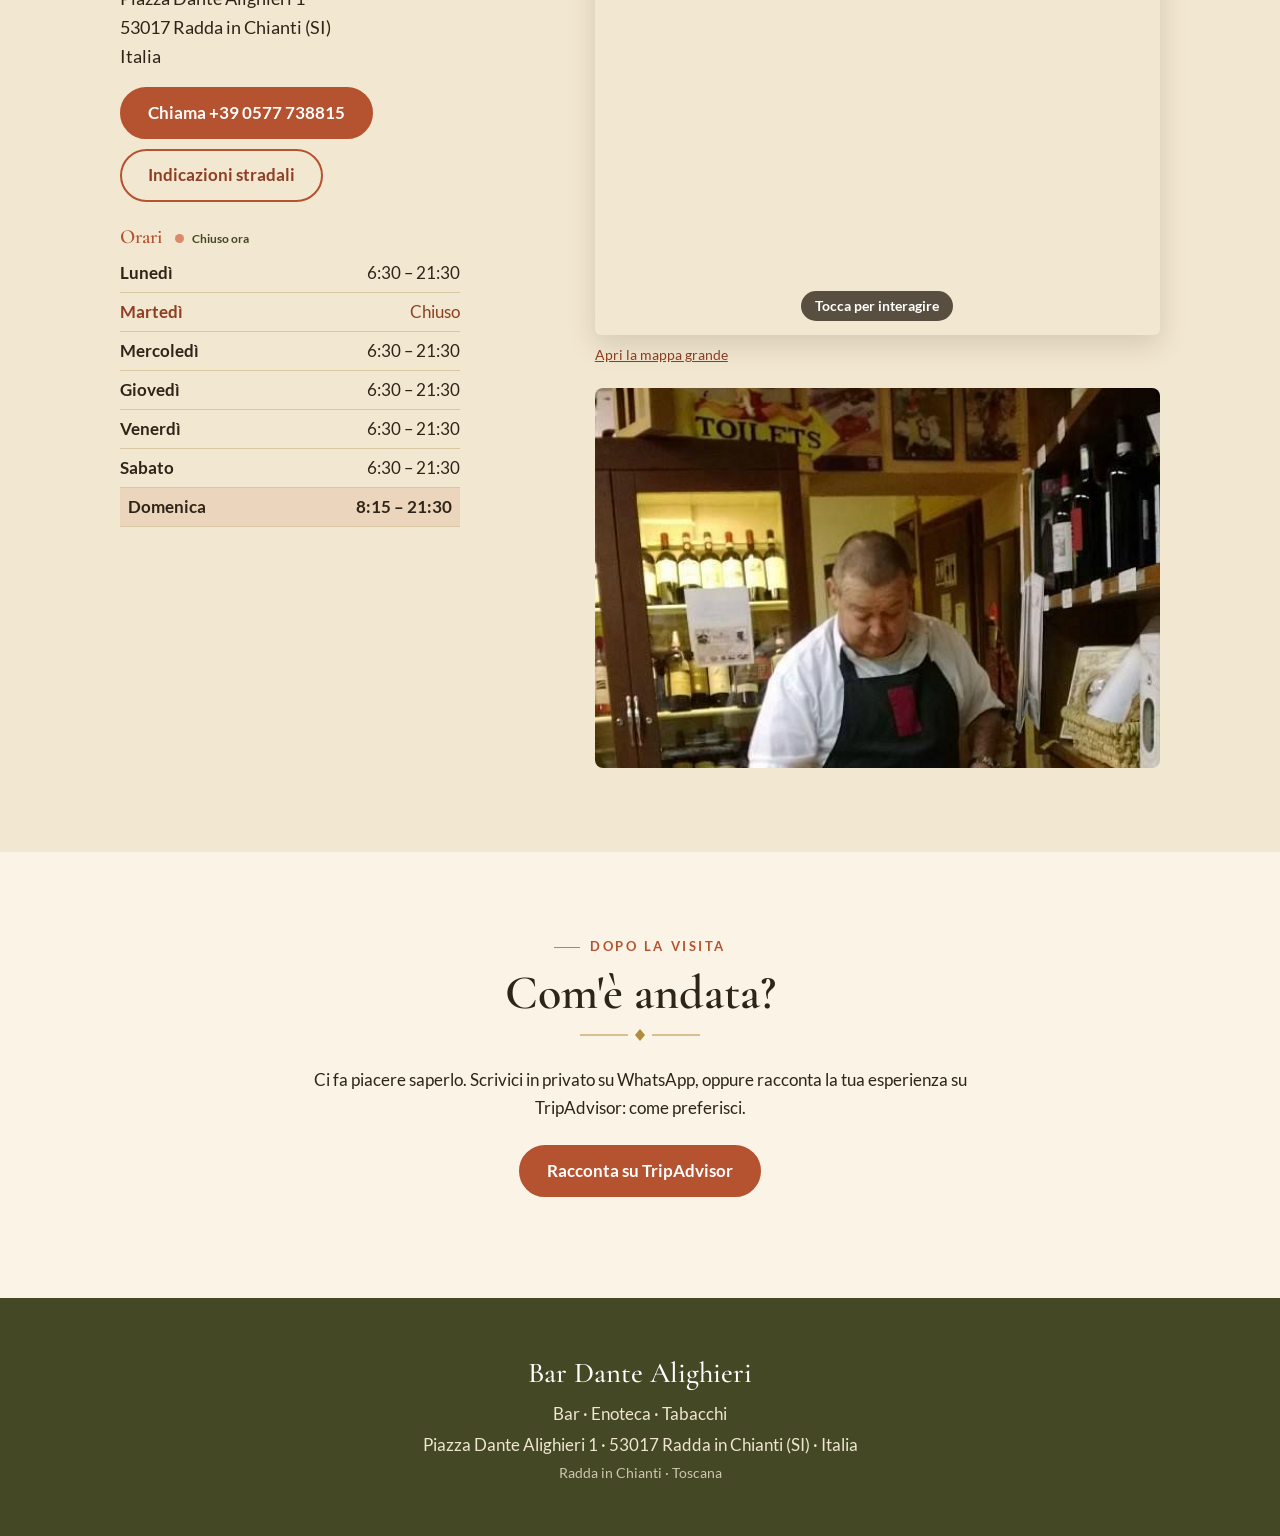
==== commit 0da8db04: "Keep the About-photo layout in its own file (layout.css) so it survives wholesale styles.css replace" ====
--- a/index.html
+++ b/index.html
@@ -19,6 +19,7 @@
 <link rel="preload" href="fonts/lato-latin-400-normal.woff2" as="font" type="font/woff2" crossorigin>
 <script>document.documentElement.className+=" js";</script>
 <link rel="stylesheet" href="styles.css">
+<link rel="stylesheet" href="layout.css">
 </head>
 <body>
 <svg width="0" height="0" style="position:absolute" aria-hidden="true" focusable="false"><defs><symbol id="laurel" viewBox="0 0 200 200"><g fill="currentColor"><ellipse cx="89.1" cy="162.0" rx="11" ry="4.6" transform="rotate(158.0 89.1 162.0)"/><ellipse cx="86.6" cy="175.8" rx="11" ry="4.6" transform="rotate(222.0 86.6 175.8)"/><ellipse cx="74.4" cy="157.6" rx="11" ry="4.6" transform="rotate(172.0 74.4 157.6)"/><ellipse cx="68.7" cy="170.3" rx="11" ry="4.6" transform="rotate(236.0 68.7 170.3)"/><ellipse cx="61.2" cy="149.6" rx="11" ry="4.6" transform="rotate(186.0 61.2 149.6)"/><ellipse cx="52.6" cy="160.7" rx="11" ry="4.6" transform="rotate(250.0 52.6 160.7)"/><ellipse cx="50.4" cy="138.8" rx="11" ry="4.6" transform="rotate(200.0 50.4 138.8)"/><ellipse cx="39.3" cy="147.4" rx="11" ry="4.6" transform="rotate(264.0 39.3 147.4)"/><ellipse cx="42.4" cy="125.6" rx="11" ry="4.6" transform="rotate(214.0 42.4 125.6)"/><ellipse cx="29.7" cy="131.3" rx="11" ry="4.6" transform="rotate(278.0 29.7 131.3)"/><ellipse cx="38.0" cy="110.9" rx="11" ry="4.6" transform="rotate(228.0 38.0 110.9)"/><ellipse cx="24.2" cy="113.4" rx="11" ry="4.6" transform="rotate(292.0 24.2 113.4)"/><ellipse cx="37.2" cy="95.6" rx="11" ry="4.6" transform="rotate(242.0 37.2 95.6)"/><ellipse cx="23.2" cy="94.6" rx="11" ry="4.6" transform="rotate(306.0 23.2 94.6)"/><ellipse cx="40.1" cy="80.5" rx="11" ry="4.6" transform="rotate(256.0 40.1 80.5)"/><ellipse cx="26.8" cy="76.2" rx="11" ry="4.6" transform="rotate(320.0 26.8 76.2)"/><ellipse cx="46.6" cy="66.6" rx="11" ry="4.6" transform="rotate(270.0 46.6 66.6)"/><ellipse cx="34.7" cy="59.2" rx="11" ry="4.6" transform="rotate(334.0 34.7 59.2)"/><ellipse cx="56.2" cy="54.7" rx="11" ry="4.6" transform="rotate(284.0 56.2 54.7)"/><ellipse cx="46.5" cy="44.6" rx="11" ry="4.6" transform="rotate(348.0 46.5 44.6)"/><ellipse cx="68.5" cy="45.4" rx="11" ry="4.6" transform="rotate(298.0 68.5 45.4)"/><ellipse cx="61.5" cy="33.3" rx="11" ry="4.6" transform="rotate(362.0 61.5 33.3)"/><ellipse cx="82.6" cy="39.4" rx="11" ry="4.6" transform="rotate(312.0 82.6 39.4)"/><ellipse cx="78.8" cy="26.0" rx="11" ry="4.6" transform="rotate(376.0 78.8 26.0)"/><ellipse cx="110.9" cy="162.0" rx="11" ry="4.6" transform="rotate(202.0 110.9 162.0)"/><ellipse cx="113.4" cy="175.8" rx="11" ry="4.6" transform="rotate(138.0 113.4 175.8)"/><ellipse cx="125.6" cy="157.6" rx="11" ry="4.6" transform="rotate(188.0 125.6 157.6)"/><ellipse cx="131.3" cy="170.3" rx="11" ry="4.6" transform="rotate(124.0 131.3 170.3)"/><ellipse cx="138.8" cy="149.6" rx="11" ry="4.6" transform="rotate(174.0 138.8 149.6)"/><ellipse cx="147.4" cy="160.7" rx="11" ry="4.6" transform="rotate(110.0 147.4 160.7)"/><ellipse cx="149.6" cy="138.8" rx="11" ry="4.6" transform="rotate(160.0 149.6 138.8)"/><ellipse cx="160.7" cy="147.4" rx="11" ry="4.6" transform="rotate(96.0 160.7 147.4)"/><ellipse cx="157.6" cy="125.6" rx="11" ry="4.6" transform="rotate(146.0 157.6 125.6)"/><ellipse cx="170.3" cy="131.3" rx="11" ry="4.6" transform="rotate(82.0 170.3 131.3)"/><ellipse cx="162.0" cy="110.9" rx="11" ry="4.6" transform="rotate(132.0 162.0 110.9)"/><ellipse cx="175.8" cy="113.4" rx="11" ry="4.6" transform="rotate(68.0 175.8 113.4)"/><ellipse cx="162.8" cy="95.6" rx="11" ry="4.6" transform="rotate(118.0 162.8 95.6)"/><ellipse cx="176.8" cy="94.6" rx="11" ry="4.6" transform="rotate(54.0 176.8 94.6)"/><ellipse cx="159.9" cy="80.5" rx="11" ry="4.6" transform="rotate(104.0 159.9 80.5)"/><ellipse cx="173.2" cy="76.2" rx="11" ry="4.6" transform="rotate(40.0 173.2 76.2)"/><ellipse cx="153.4" cy="66.6" rx="11" ry="4.6" transform="rotate(90.0 153.4 66.6)"/><ellipse cx="165.3" cy="59.2" rx="11" ry="4.6" transform="rotate(26.0 165.3 59.2)"/><ellipse cx="143.8" cy="54.7" rx="11" ry="4.6" transform="rotate(76.0 143.8 54.7)"/><ellipse cx="153.5" cy="44.6" rx="11" ry="4.6" transform="rotate(12.0 153.5 44.6)"/><ellipse cx="131.5" cy="45.4" rx="11" ry="4.6" transform="rotate(62.0 131.5 45.4)"/><ellipse cx="138.5" cy="33.3" rx="11" ry="4.6" transform="rotate(-2.0 138.5 33.3)"/><ellipse cx="117.4" cy="39.4" rx="11" ry="4.6" transform="rotate(48.0 117.4 39.4)"/><ellipse cx="121.2" cy="26.0" rx="11" ry="4.6" transform="rotate(-16.0 121.2 26.0)"/></g><path d="M87.8 168.9 A70 70 0 0 1 80.7 32.7" fill="none" stroke="currentColor" stroke-width="1.6"/><path d="M112.2 168.9 A70 70 0 0 0 119.3 32.7" fill="none" stroke="currentColor" stroke-width="1.6"/></symbol></defs></svg>
--- a/layout.css
+++ b/layout.css
@@ -0,0 +1,14 @@
+/* Layout fixes kept in their own file on purpose.
+   styles.css gets replaced wholesale by pushes made from older copies of it (this block was lost from styles.css twice),
+   so anything that must survive lives here. Loaded after styles.css. */
+
+/* About: the six story photos form a compact grid on desktop and one swipeable row on phones
+   (a single column of tall portraits was ~3000 px long beside a short text block) */
+.story-photos{grid-template-columns:1fr 1fr;gap:12px}
+@media (max-width:820px){
+  .story-photos{display:flex;overflow-x:auto;gap:8px;margin:0 -20px;padding:0 20px;scroll-snap-type:x mandatory;scroll-padding-left:20px;scrollbar-width:none;-webkit-overflow-scrolling:touch}
+  .story-photos::-webkit-scrollbar{display:none}
+  .story-photos .photo{flex:0 0 62%;scroll-snap-align:start}
+  /* photos past the first two are not rendered (so not downloaded) until the row is swiped near them */
+  .story-photos .photo:nth-child(n+3){content-visibility:auto;contain-intrinsic-size:auto 242px auto 323px}
+}
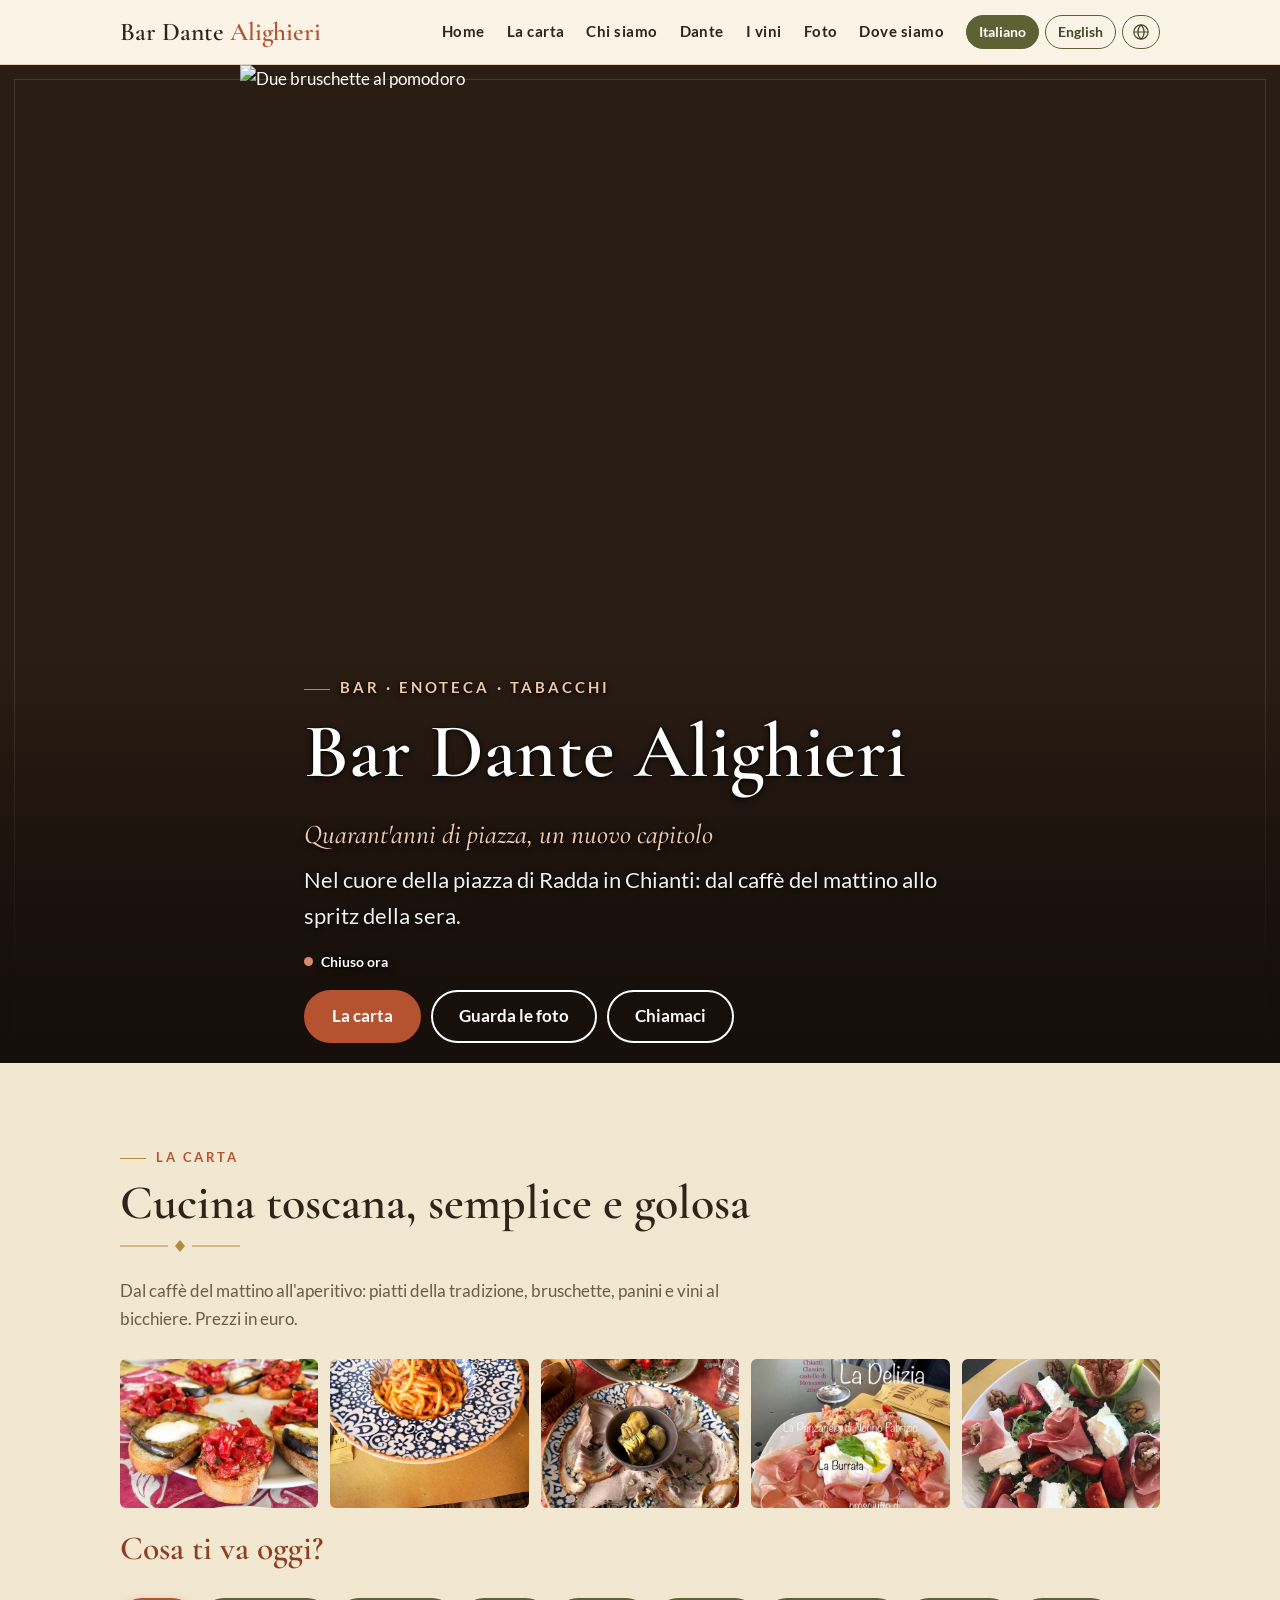
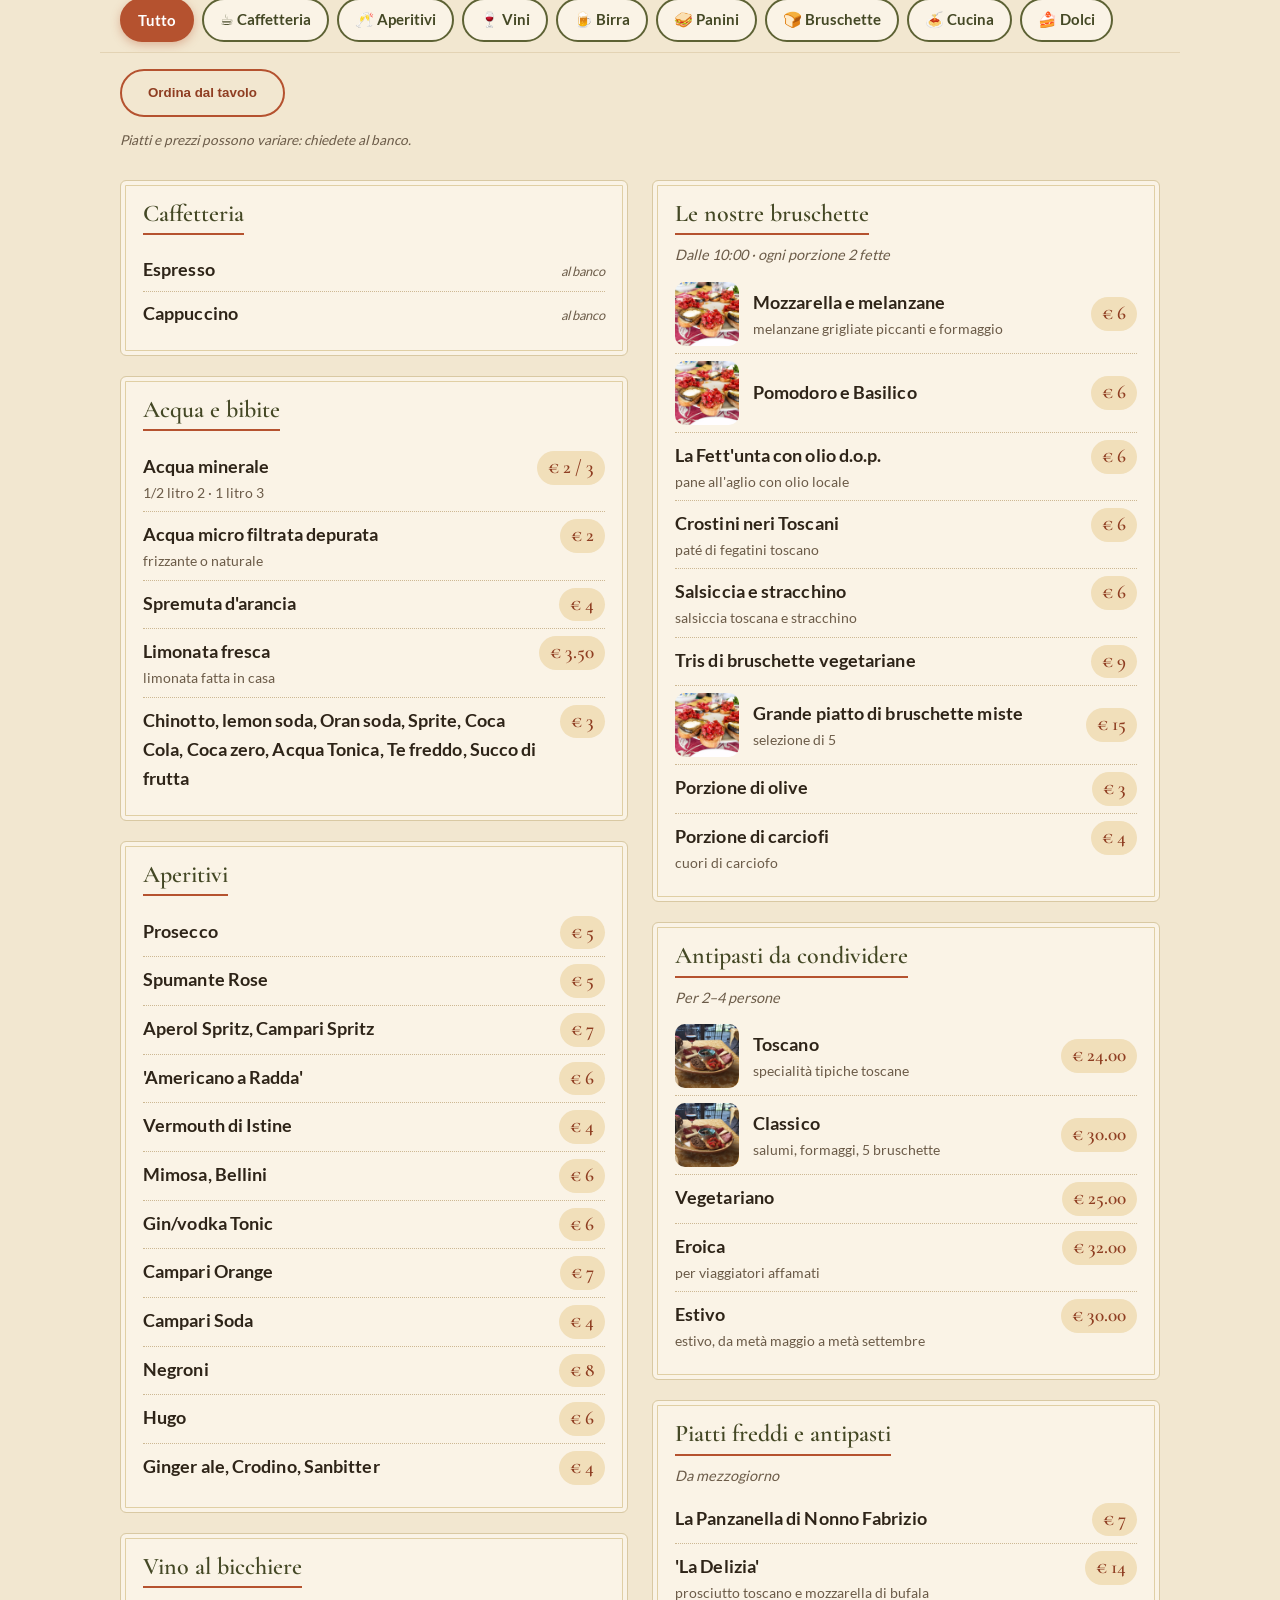
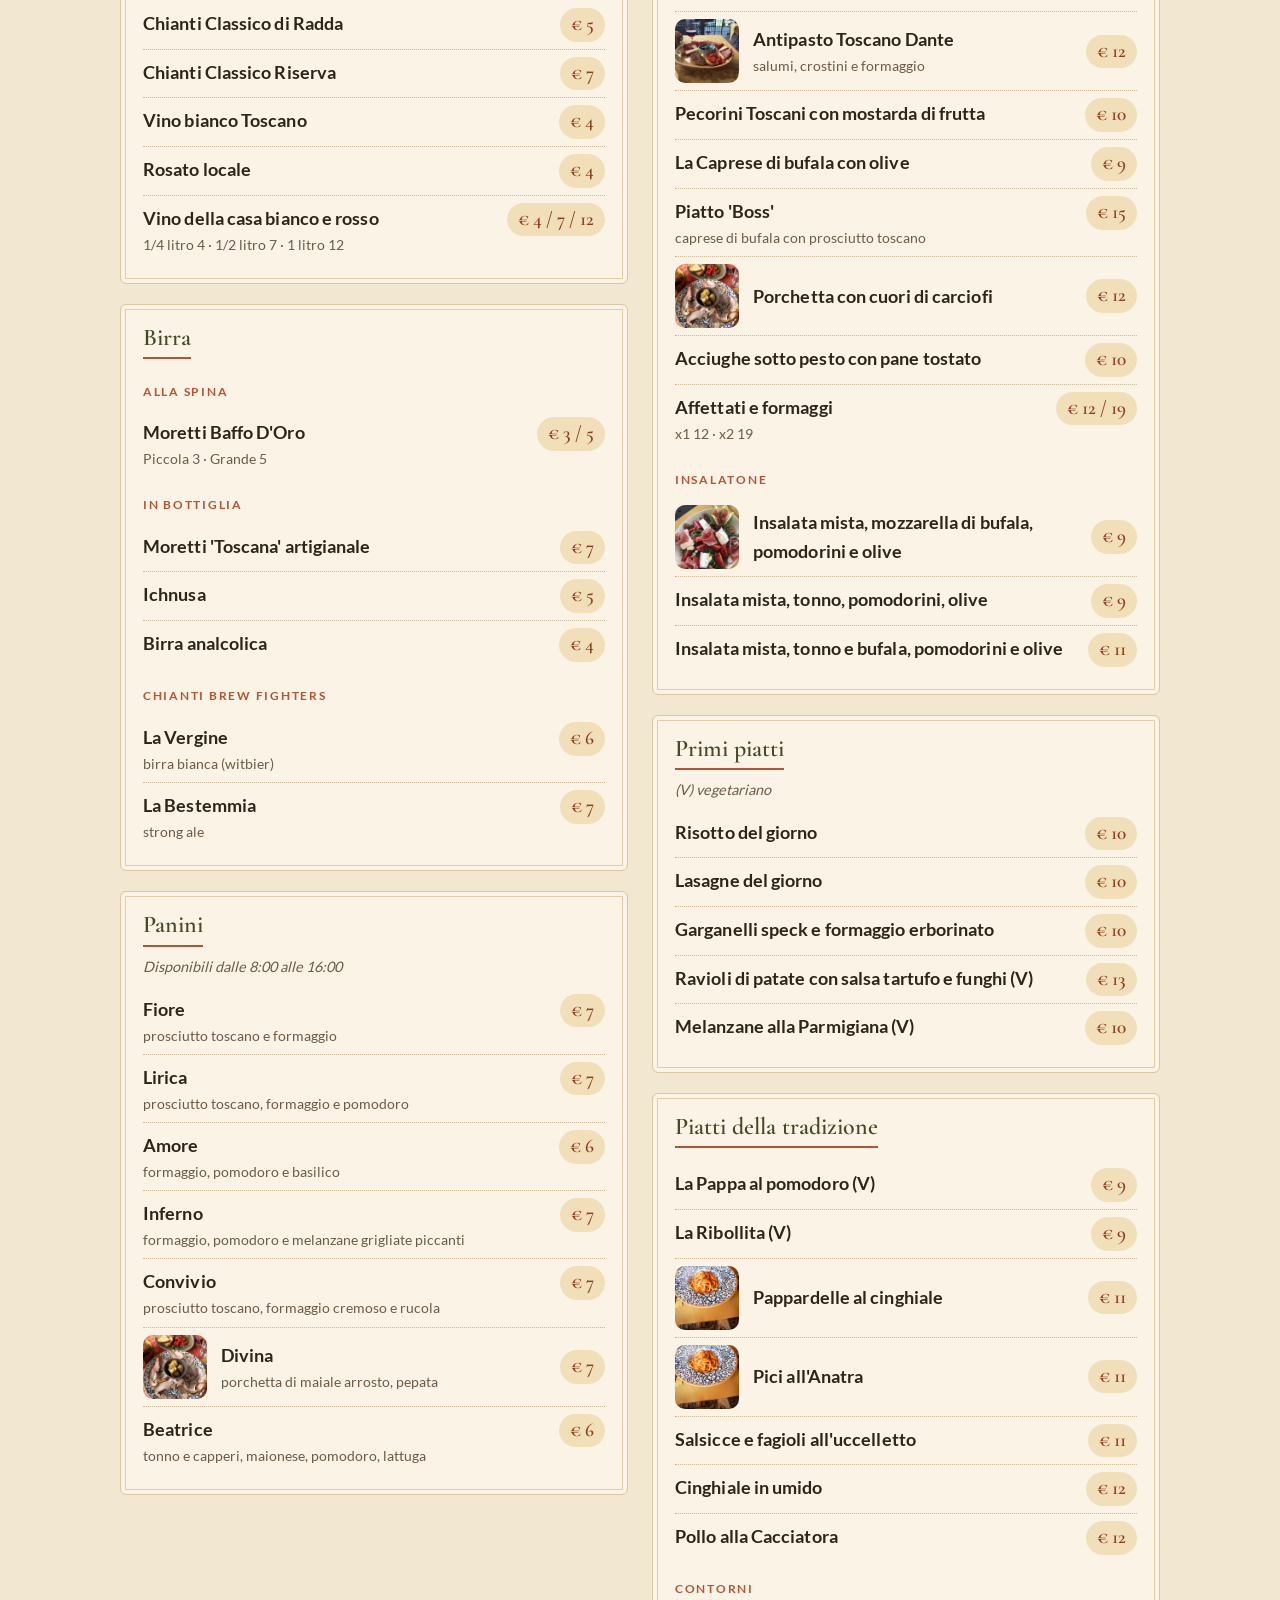
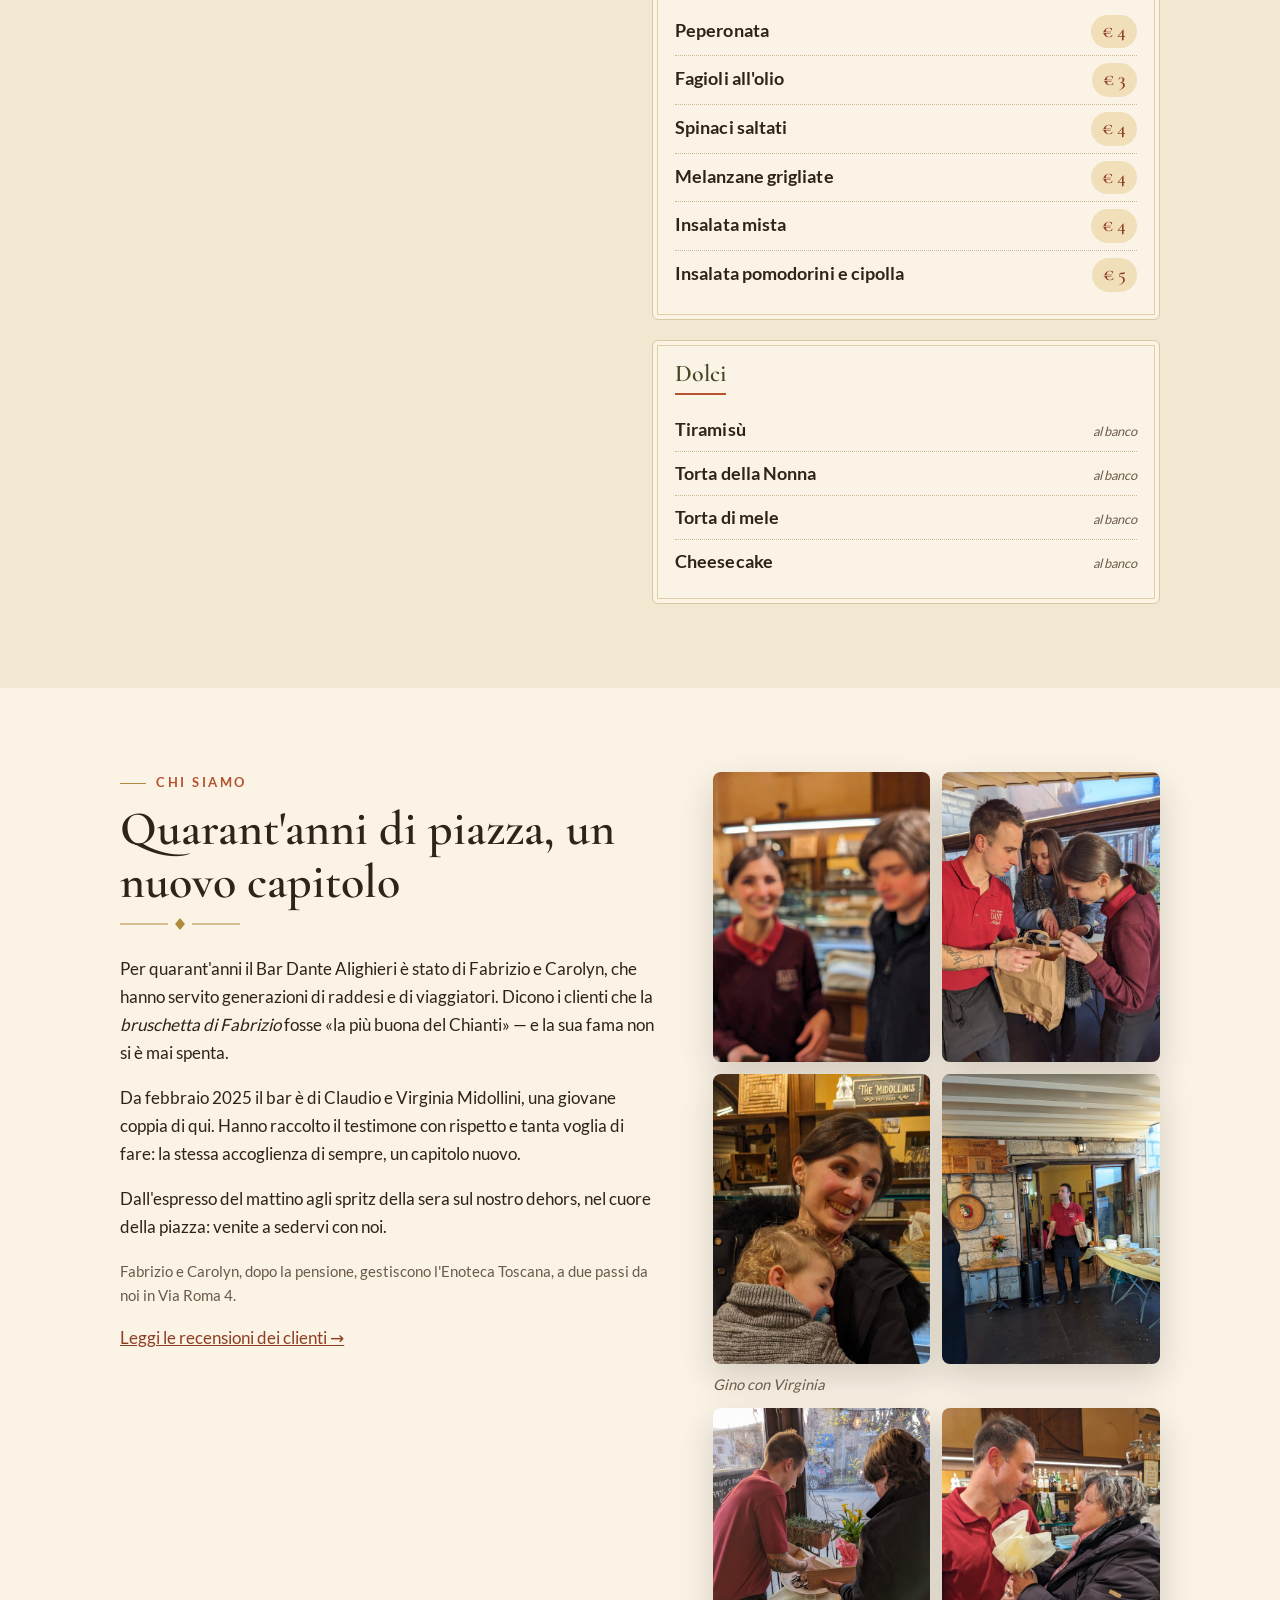
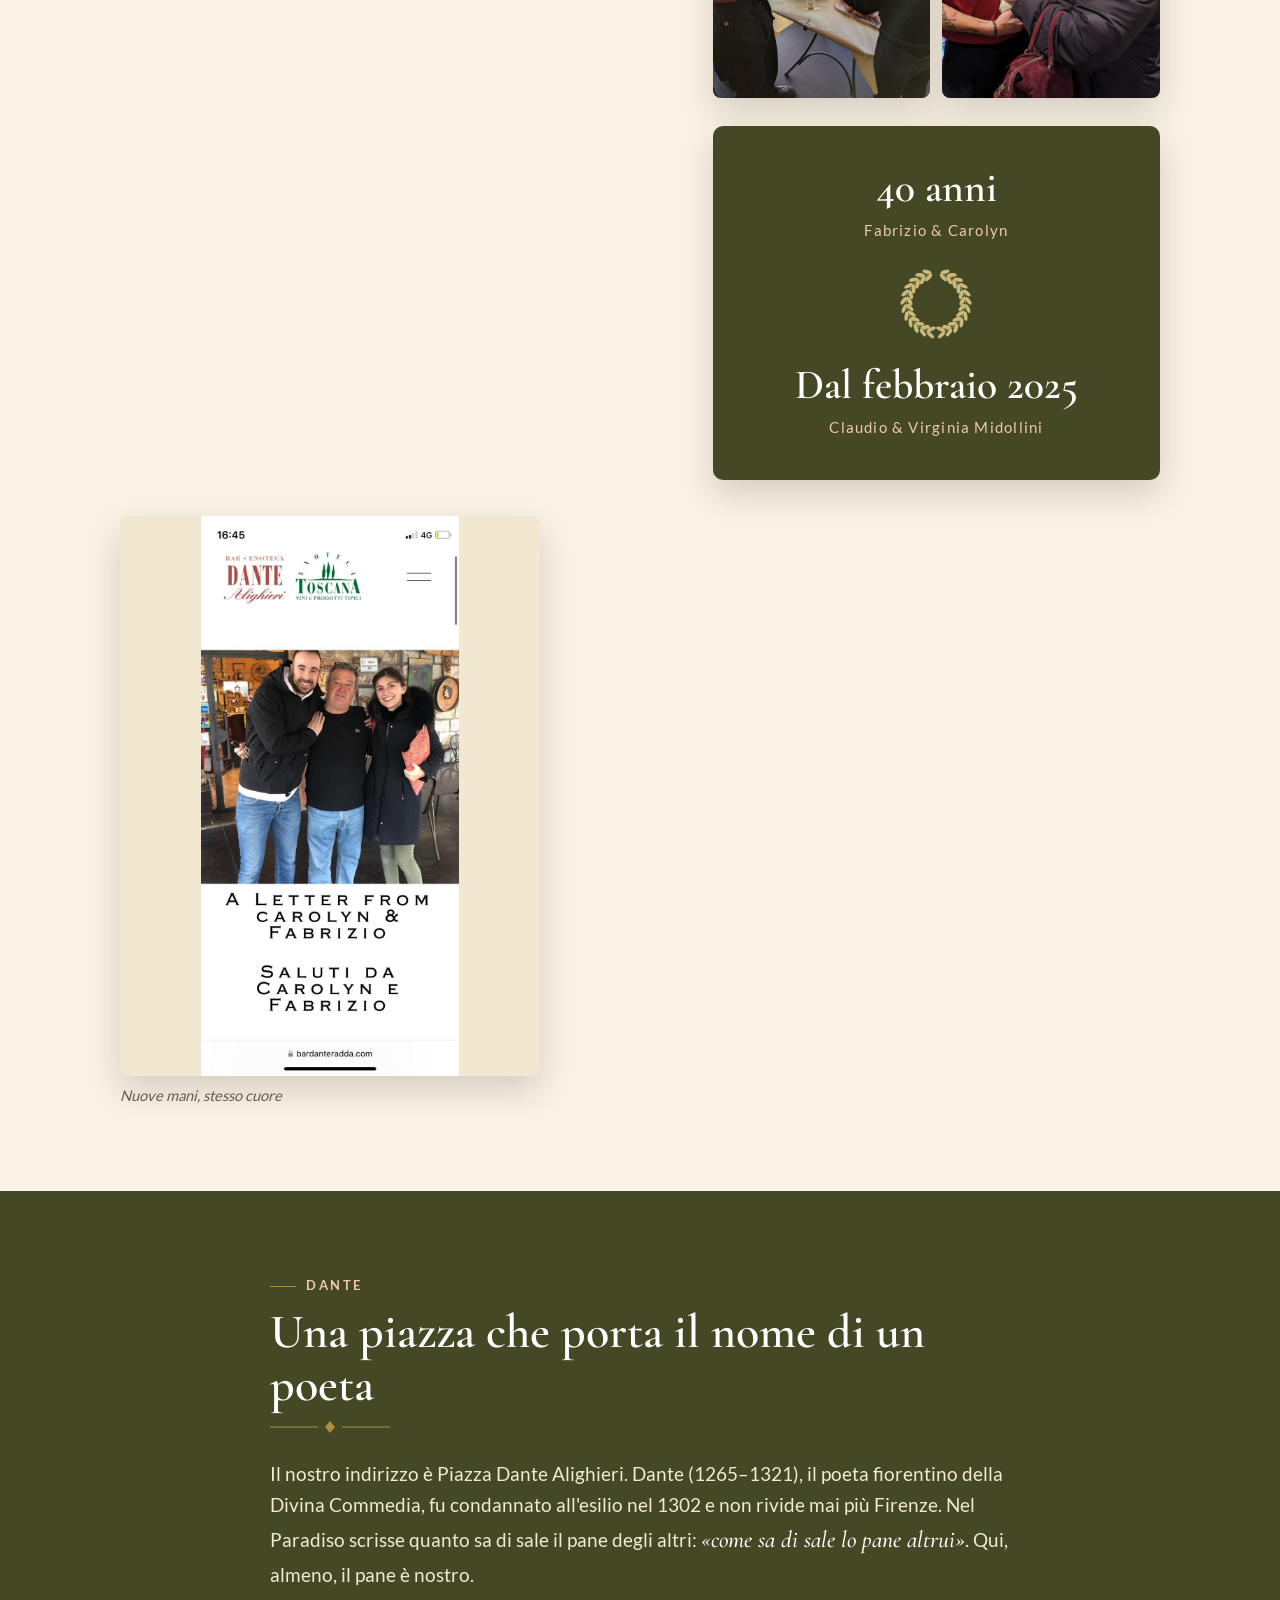
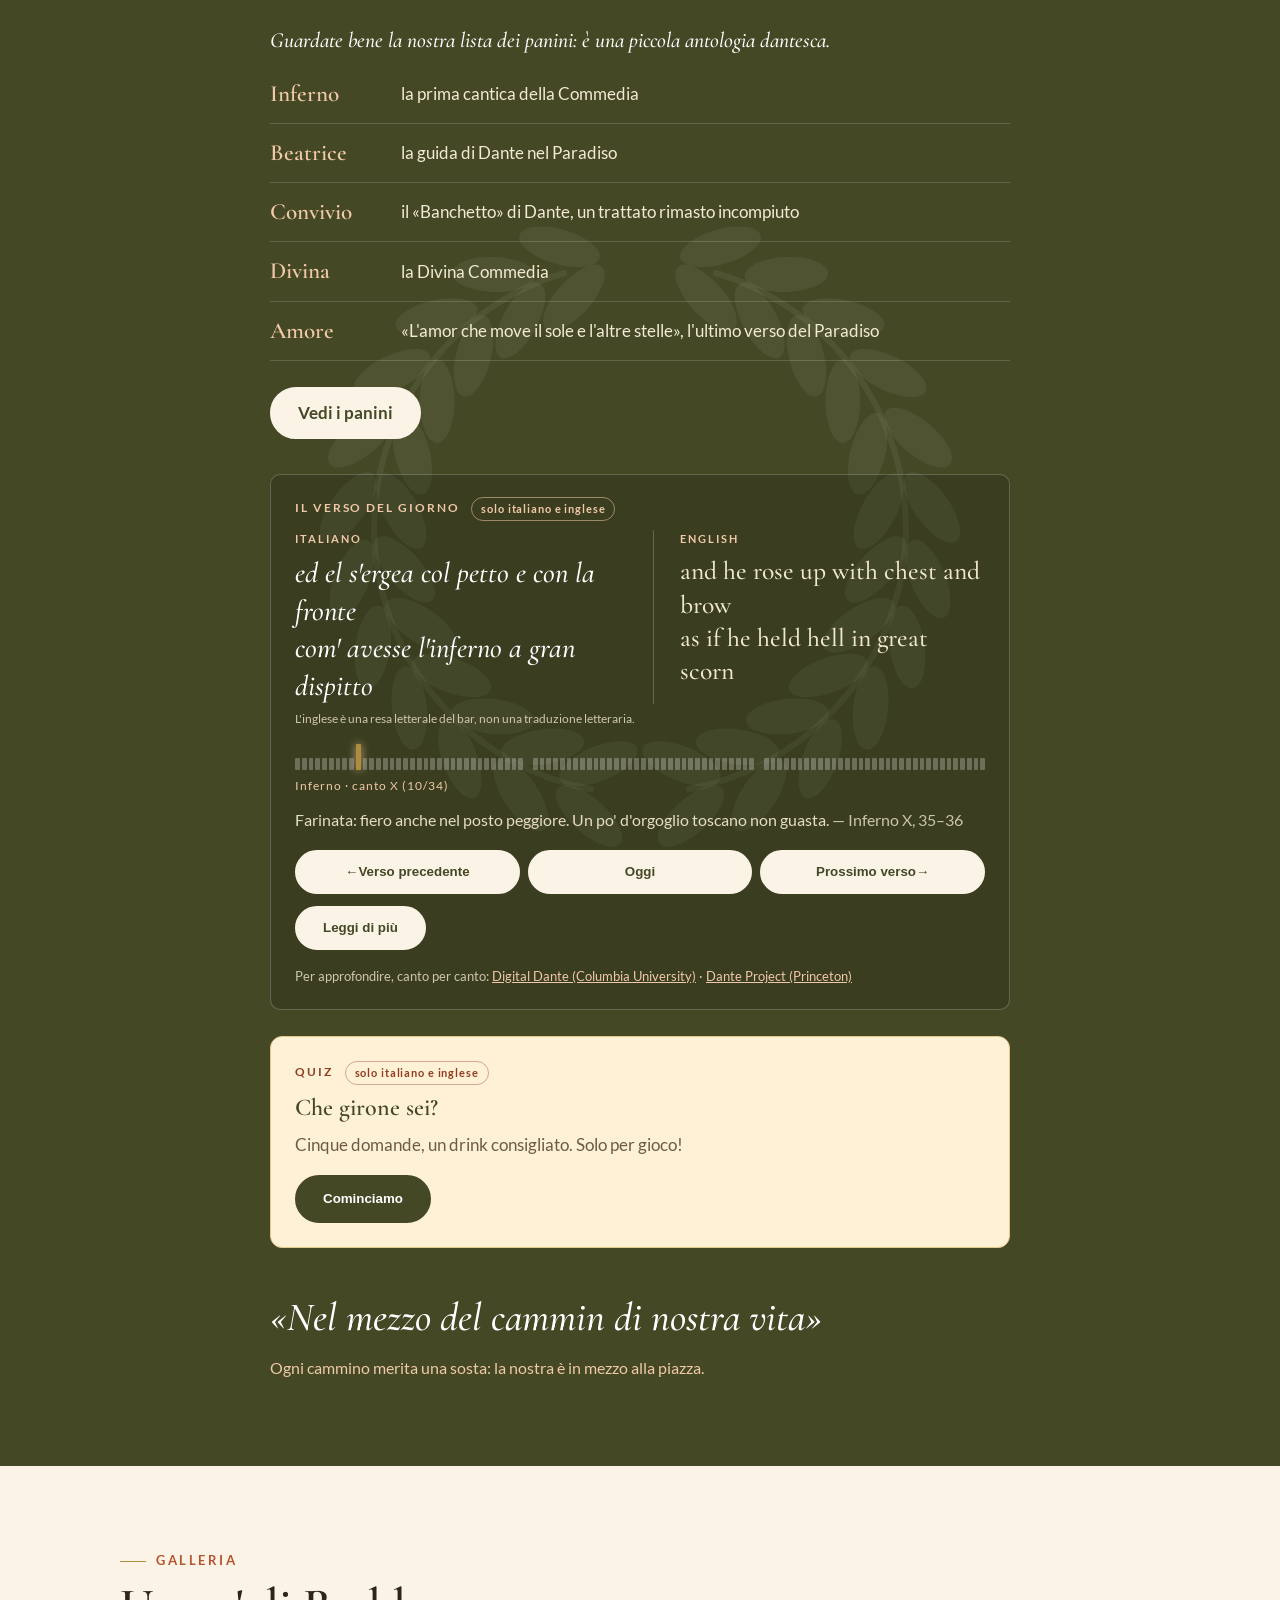
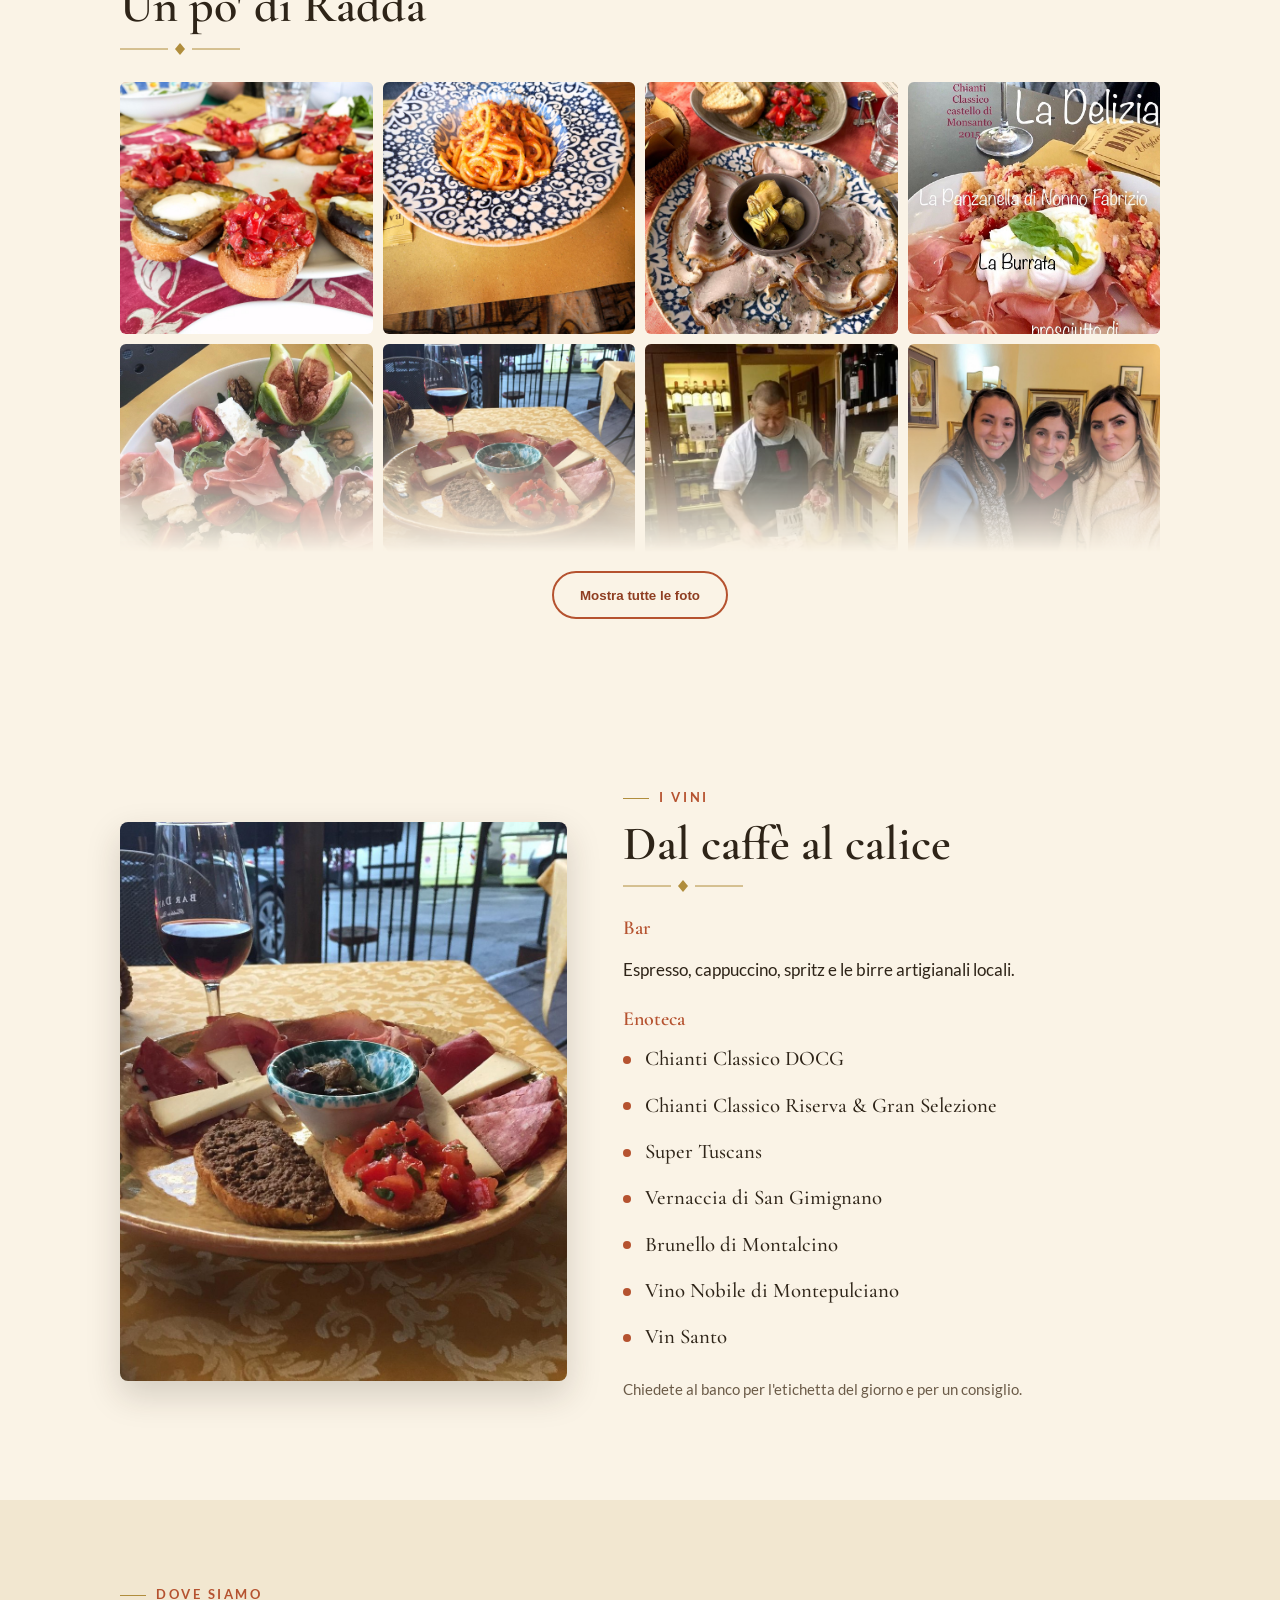
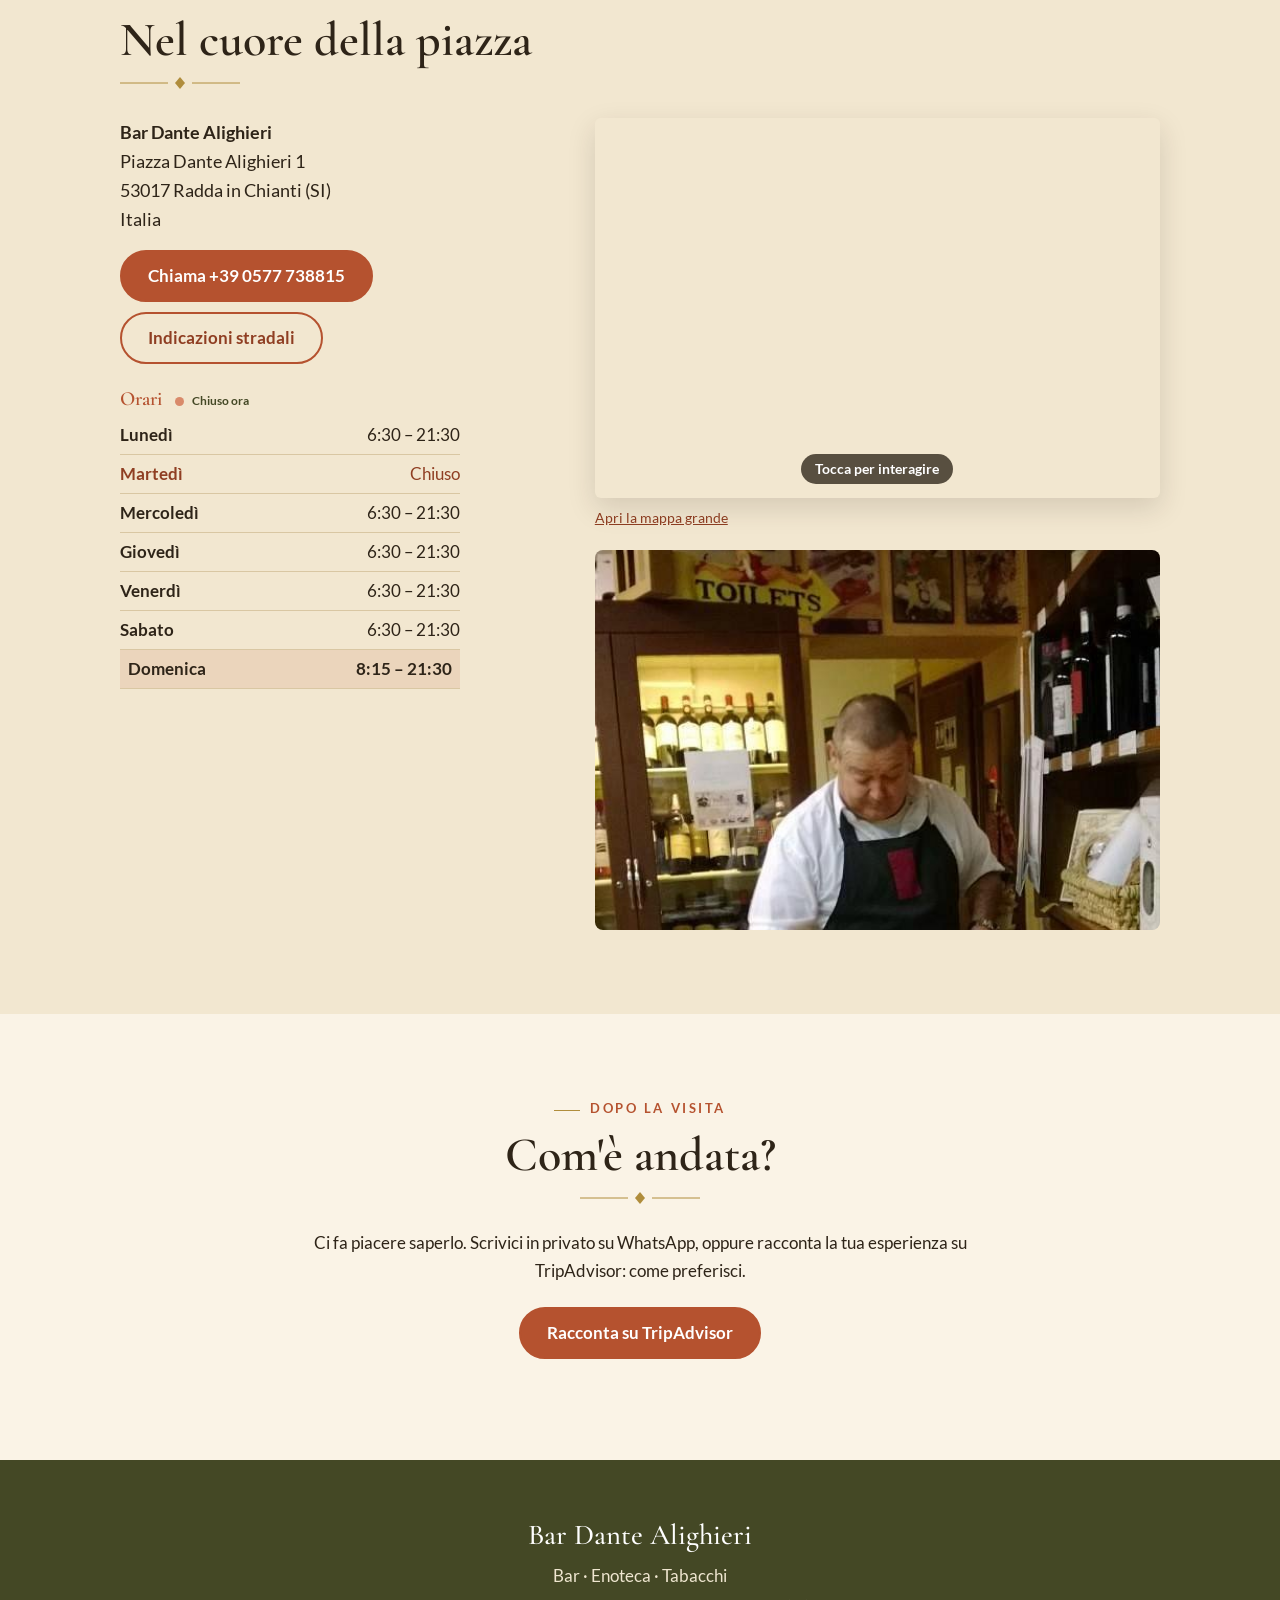
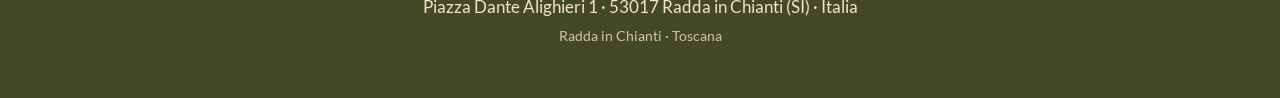
==== commit 1dda3c18: "Bar Dante: bruschetta platter hero (from Sarang)" ====
--- a/index.html
+++ b/index.html
@@ -92,7 +92,7 @@
 
 <!-- HOME -->
 <section class="hero hero-has-photo" id="home">
-  <img class="hero-photo" src="photos/photo-06.jpg" alt="Tagliere di salumi e formaggi con un calice di rosso" data-alt-it="Tagliere di salumi e formaggi con un calice di rosso" data-alt-en="A platter of cured meats and cheeses with a glass of red" width="1024" height="1024" fetchpriority="high" decoding="async">
+  <img class="hero-photo" src="photos/hero-platter-tomato.jpg" alt="Due bruschette al pomodoro" data-alt-it="Due bruschette al pomodoro" data-alt-en="Two tomato bruschette" width="983" height="975" fetchpriority="high" decoding="async">
   <svg class="hero-laurel" aria-hidden="true" focusable="false"><use href="#laurel"/></svg>
   <div class="hero-strip">
     <div class="wrap hero-content">
--- a/styles.css
+++ b/styles.css
@@ -515,3 +515,24 @@
 .hero-has-photo .lead{font-size:clamp(1.15rem,4.4vw,1.35rem)}
 .hero-has-photo .eyebrow{font-size:.95rem}
 .hero-has-photo .hero-open{font-size:1.1rem}
+
+/* Bruschetta hero: full square photo, no tall cover crop (v4 table-fit layout, now with the approved tomato bruschette). */
+.hero-has-photo{
+  --hero-photo-size:min(100vw,800px);
+  display:flex;flex-direction:column;align-items:center;
+  min-height:0;max-height:none;background:#2a1d14;
+}
+.hero-has-photo .hero-photo{
+  position:relative;inset:auto;display:block;flex:none;
+  width:var(--hero-photo-size);height:auto;aspect-ratio:1;
+  max-width:100%;object-fit:contain;object-position:50% 50%;
+  transform:none;margin:0 auto;
+}
+.hero-has-photo .hero-strip{
+  flex:none;width:100%;margin-top:calc(var(--hero-photo-size) * -.26);
+  background:linear-gradient(180deg,rgba(22,14,10,0) 0%,rgba(22,14,10,.28) 20%,rgba(22,14,10,.65) 48%,rgba(22,14,10,.9) 78%,rgba(22,14,10,.98) 100%);
+  border-top:0;box-shadow:none;backdrop-filter:none;-webkit-backdrop-filter:none;
+}
+.hero-has-photo::before{content:none}
+.hero-has-photo .hero-laurel{display:none}
+/* Larger v3 text stays intact; natural hero height may scroll on short phones. */
